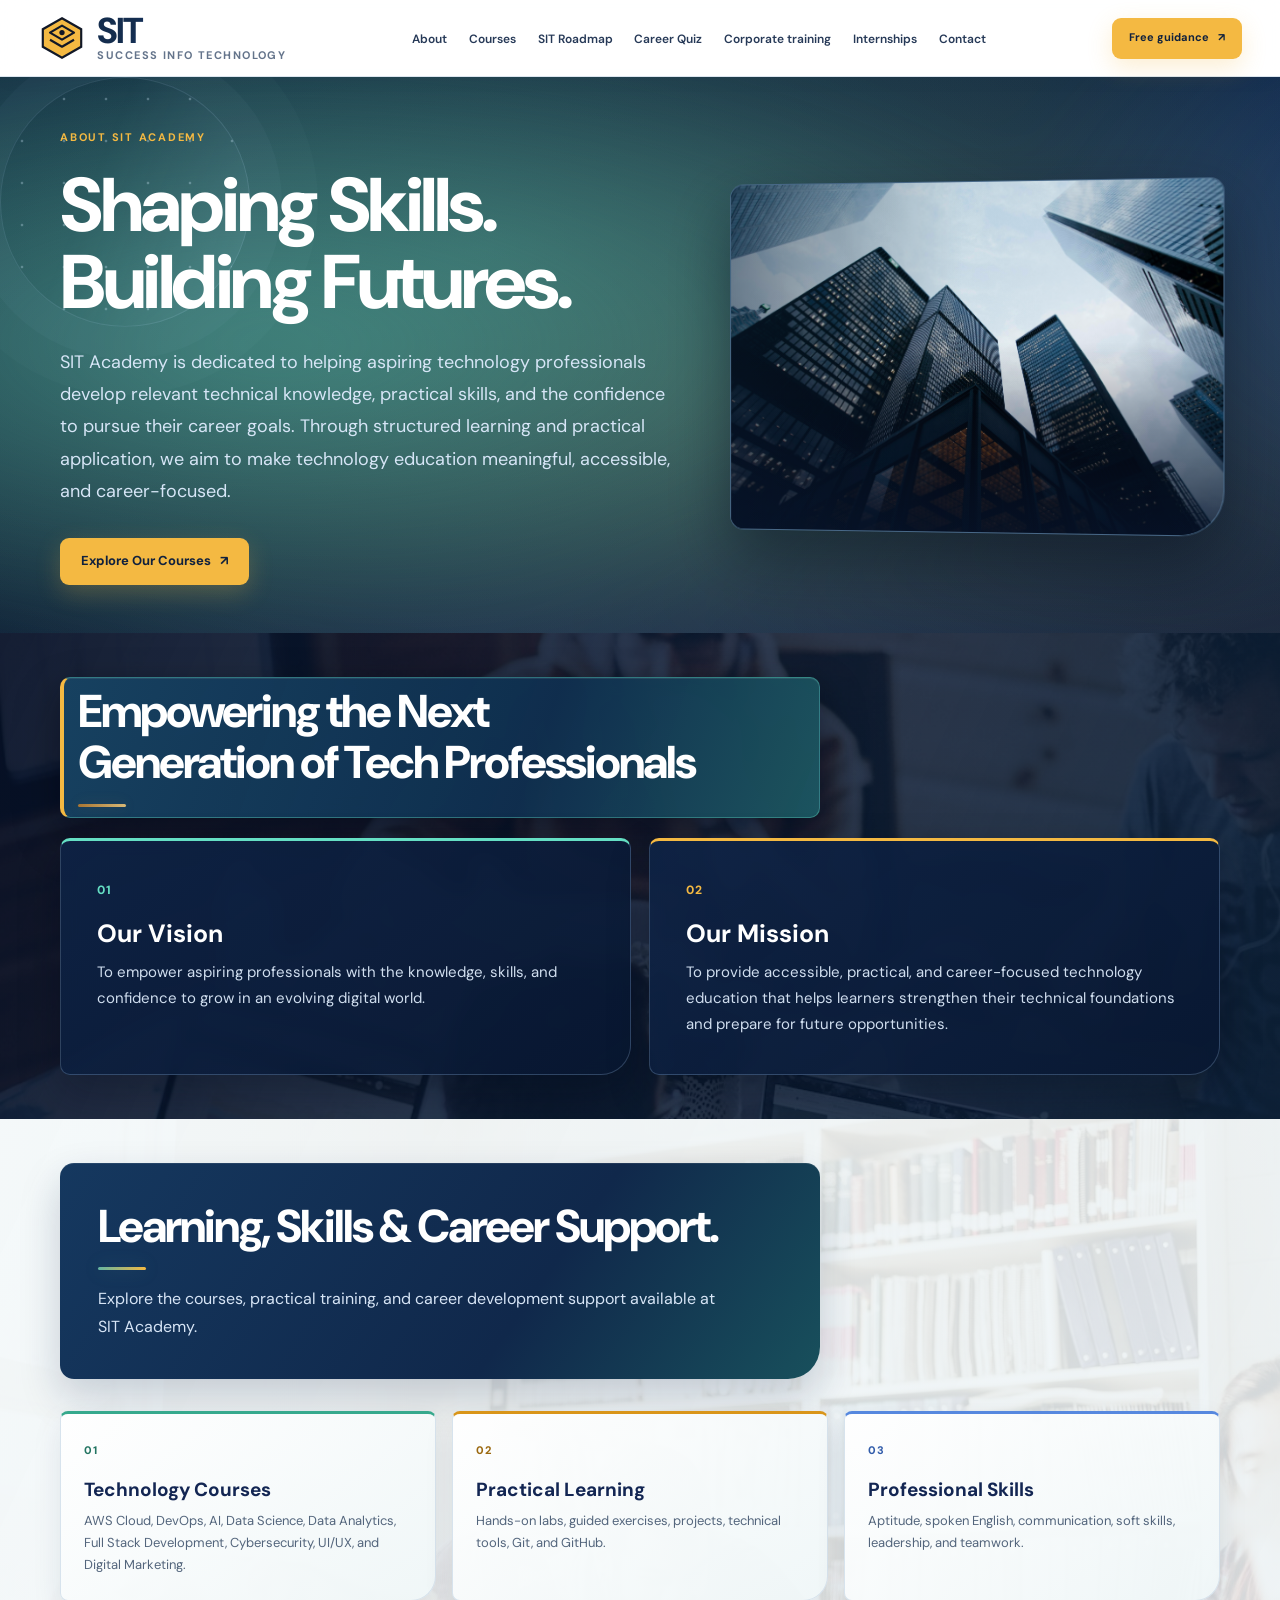
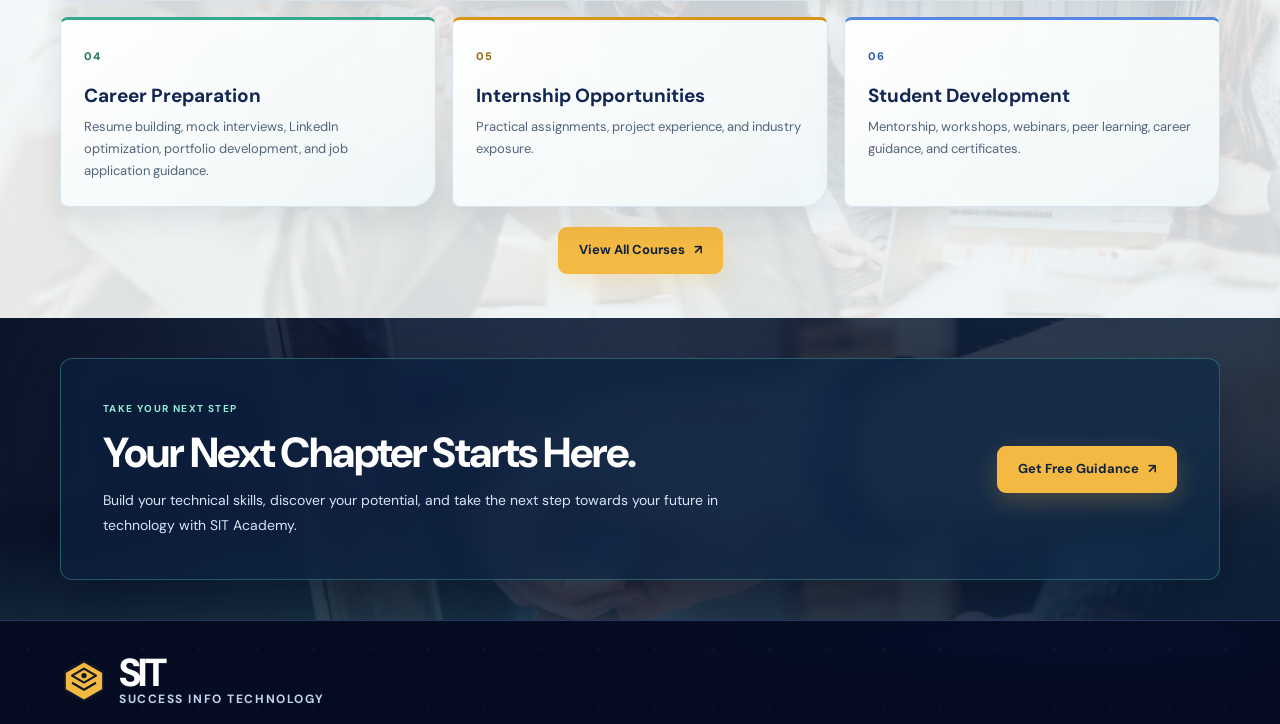
==== about.html @ fd3f7c96 "Update SIT Academy website content and design" ====
<!doctype html>
<html lang="en">
<head>
  <meta charset="utf-8">
  <meta name="viewport" content="width=device-width, initial-scale=1">
  <meta name="theme-color" content="#070f28">
  <meta name="description" content="Discover SIT Academy's vision, practical learning approach, technology courses, student support, and pathways for growing in a digital career.">
  <title>About SIT Academy | Success Info Technology</title>
  <link rel="preconnect" href="https://fonts.googleapis.com">
  <link rel="preconnect" href="https://fonts.gstatic.com" crossorigin>
  <link href="https://fonts.googleapis.com/css2?family=Bricolage+Grotesque:opsz,wght@12..96,500;12..96,600;12..96,700;12..96,800&family=DM+Sans:wght@400;500;600;700&display=swap" rel="stylesheet">
  <link rel="stylesheet" href="styles.css">
</head>
<body class="about-page">
  <header class="header">
    <div class="wrap nav-wrap">
      <a class="logo" href="index.html#home" aria-label="SIT home"><svg class="logo-mark" viewBox="0 0 40 40" aria-hidden="true"><path d="M20 3.5 36 12.7v14.6L20 36.5 4 27.3V12.7L20 3.5Z" fill="none" stroke="currentColor" stroke-width="1.8"/><path d="m10 15.5 10-5.8 10 5.8-10 5.8-10-5.8Zm0 6 10 5.8 10-5.8" fill="none" stroke="#ffc83d" stroke-width="1.8" stroke-linejoin="round"/><circle cx="20" cy="15.5" r="2.2" fill="#ffc83d"/></svg><span class="logo-badge">SIT</span><span class="logo-word">SUCCESS INFO TECHNOLOGY</span></a>
      <nav aria-label="Main navigation">
        <ul class="nav-links" id="aboutNavLinks">
          <li><a href="about.html" aria-current="page">About</a></li>
          <li><a href="index.html#courses">Courses</a></li>
          <li><a href="index.html#roadmap">SIT Roadmap</a></li>
          <li><a href="index.html#finder">Career Quiz</a></li>
          <li><a href="index.html#corporate-training">Corporate training</a></li>
          <li><a href="index.html#internships">Internships</a></li>
          <li><a href="index.html#heroEnquiryForm">Contact</a></li>
        </ul>
      </nav>
      <div class="nav-actions"><a class="btn btn-yellow" href="index.html#heroEnquiryForm">Free guidance <span aria-hidden="true">↗</span></a></div>
      <button class="menu-toggle" id="aboutMenuToggle" type="button" aria-label="Open navigation" aria-expanded="false" aria-controls="aboutNavLinks"><span></span><span></span><span></span></button>
    </div>
  </header>

  <main>
    <section class="about-hero" aria-labelledby="aboutTitle">
      <div class="wrap about-intro-inner">
        <div class="about-intro-content">
          <p class="eyebrow about-intro-eyebrow">About SIT Academy</p>
          <h1 id="aboutTitle">Shaping Skills. Building Futures.</h1>
          <p class="about-intro-copy">SIT Academy is dedicated to helping aspiring technology professionals develop relevant technical knowledge, practical skills, and the confidence to pursue their career goals. Through structured learning and practical application, we aim to make technology education meaningful, accessible, and career-focused.</p>
          <a class="btn btn-yellow" href="index.html#courses">Explore Our Courses <span aria-hidden="true">↗</span></a>
        </div>
        <figure class="about-intro-visual">
          <img src="images/corporate-skyscraper.jpg" alt="Modern glass corporate skyscraper viewed from below against the sky">
        </figure>
      </div>
    </section>

    <section class="section section-light about-section about-vision-section" aria-labelledby="aboutVisionTitle">
      <div class="wrap">
        <div class="section-head">
          <h2 id="aboutVisionTitle">Empowering the Next Generation of Tech Professionals</h2>
        </div>
        <div class="about-values-grid">
          <article class="about-value-card">
            <span class="about-card-number">01</span>
            <h3>Our Vision</h3>
            <p>To empower aspiring professionals with the knowledge, skills, and confidence to grow in an evolving digital world.</p>
          </article>
          <article class="about-value-card">
            <span class="about-card-number">02</span>
            <h3>Our Mission</h3>
            <p>To provide accessible, practical, and career-focused technology education that helps learners strengthen their technical foundations and prepare for future opportunities.</p>
          </article>
        </div>
      </div>
    </section>

    <section class="section section-light about-section about-courses-section" id="aboutCourses" aria-labelledby="aboutCoursesTitle">
      <div class="wrap">
        <div class="section-head">
          <h2 id="aboutCoursesTitle">Learning, Skills &amp; Career Support.</h2>
          <p>Explore the courses, practical training, and career development support available at SIT Academy.</p>
        </div>
        <div class="about-offering-grid">
          <article class="about-offering-card"><span>01</span><h3>Technology Courses</h3><p>AWS Cloud, DevOps, AI, Data Science, Data Analytics, Full Stack Development, Cybersecurity, UI/UX, and Digital Marketing.</p></article>
          <article class="about-offering-card"><span>02</span><h3>Practical Learning</h3><p>Hands-on labs, guided exercises, projects, technical tools, Git, and GitHub.</p></article>
          <article class="about-offering-card"><span>03</span><h3>Professional Skills</h3><p>Aptitude, spoken English, communication, soft skills, leadership, and teamwork.</p></article>
          <article class="about-offering-card"><span>04</span><h3>Career Preparation</h3><p>Resume building, mock interviews, LinkedIn optimization, portfolio development, and job application guidance.</p></article>
          <article class="about-offering-card"><span>05</span><h3>Internship Opportunities</h3><p>Practical assignments, project experience, and industry exposure.</p></article>
          <article class="about-offering-card"><span>06</span><h3>Student Development</h3><p>Mentorship, workshops, webinars, peer learning, career guidance, and certificates.</p></article>
        </div>
        <div class="about-course-action"><a class="btn btn-yellow" href="index.html#courses">View All Courses <span aria-hidden="true">↗</span></a></div>
      </div>
    </section>

    <section class="about-cta" aria-labelledby="aboutCtaTitle">
      <div class="wrap about-cta-inner">
        <div>
          <p class="eyebrow">Take your next step</p>
          <h2 id="aboutCtaTitle">Your Next Chapter Starts Here.</h2>
          <p>Build your technical skills, discover your potential, and take the next step towards your future in technology with SIT Academy.</p>
        </div>
        <a class="btn btn-yellow" href="index.html#heroEnquiryForm">Get Free Guidance <span aria-hidden="true">↗</span></a>
      </div>
    </section>
  </main>

  <footer class="footer">
    <div class="wrap about-footer">
      <a class="logo" href="index.html#home" aria-label="SIT home"><svg class="logo-mark" viewBox="0 0 40 40" aria-hidden="true"><path d="M20 3.5 36 12.7v14.6L20 36.5 4 27.3V12.7L20 3.5Z" fill="none" stroke="currentColor" stroke-width="1.8"/><path d="m10 15.5 10-5.8 10 5.8-10 5.8-10-5.8Zm0 6 10 5.8 10-5.8" fill="none" stroke="#ffc83d" stroke-width="1.8" stroke-linejoin="round"/><circle cx="20" cy="15.5" r="2.2" fill="#ffc83d"/></svg><span class="logo-badge">SIT</span><span class="logo-word">SUCCESS INFO TECHNOLOGY</span></a>
      <div class="about-footer-links"><a href="index.html#courses">Courses</a><a href="index.html#roadmap">SIT Roadmap</a><a href="index.html#finder">Career Quiz</a><a href="index.html#corporate-training">Corporate training</a><a href="index.html#internships">Internships</a><a href="index.html#heroEnquiryForm">Contact</a></div>
      <p>SIT Academy | Success Info Technology</p>
    </div>
  </footer>
  <script>
    const menuButton = document.querySelector('#aboutMenuToggle');
    const navigation = document.querySelector('#aboutNavLinks');
    menuButton.addEventListener('click', () => {
      const open = menuButton.getAttribute('aria-expanded') !== 'true';
      menuButton.setAttribute('aria-expanded', String(open));
      menuButton.setAttribute('aria-label', open ? 'Close navigation' : 'Open navigation');
      navigation.classList.toggle('open', open);
    });
    navigation.querySelectorAll('a').forEach(link => link.addEventListener('click', () => {
      navigation.classList.remove('open');
      menuButton.setAttribute('aria-expanded', 'false');
      menuButton.setAttribute('aria-label', 'Open navigation');
    }));
  </script>
  <script src="motion.js" defer></script>
</body>
</html>
---- styles.css ----
:root {
      color-scheme: light;
      --deep-navy: #0B1F3A;
      --midnight-blue: #142D4E;
      --primary-blue: #2563EB;
      --ice-blue: #BFE3FF;
      --pale-blue: #F0F7FF;
      --white: #FFFFFF;
      --navy-ink: #111827;
      --secondary-text: #64748B;
      --line: #E2E8F0;
      --night: #0B1F3A;
      --hero: #0B1F3A;
      --surface: #142D4E;
      --surface-2: #1D335C;
      --ink: #111827;
      --muted: #64748B;
      --ice: #BFE3FF;
      --yellow: #F4B942;
      --mint: #65dfc4;
      --light: #F0F7FF;
      --light-surface: #F7FBFF;
      --light-ink: #0B1F3A;
      --brand: #2563EB;
      --display: "Bricolage Grotesque", "Trebuchet MS", sans-serif;
      --body: "DM Sans", sans-serif;
      --wrap: 1160px;
      --radius: 12px;
      --shadow: 0 22px 72px rgba(11, 31, 58, 0.18);
    }
    *, *::before, *::after { box-sizing: border-box; }
    html { scroll-behavior: smooth; scroll-padding-top: 92px; }
    body { margin: 0; background: var(--pale-blue); color: var(--navy-ink); font: 15px/1.6 var(--body); }
    body, button, input, select { font-family: var(--body); }
    button, a, input, select { -webkit-tap-highlight-color: transparent; }
    button { color: inherit; }
    a { color: inherit; text-decoration: none; }
    img, svg { display: block; max-width: 100%; }
    :focus-visible { outline: 3px solid var(--yellow); outline-offset: 3px; }
    .wrap { width: min(var(--wrap), calc(100% - 48px)); margin-inline: auto; }
    .section { padding: 100px 0; position: relative; isolation: isolate; }
    .motion-ready .motion-item { opacity: 0; translate: 0 22px; scale: .985; transition: opacity .65s ease, translate .65s cubic-bezier(.2,.7,.2,1), scale .65s cubic-bezier(.2,.7,.2,1); transition-delay: var(--motion-delay, 0ms); }
    .motion-ready .motion-item.is-visible { opacity: 1; translate: 0 0; scale: 1; }
    .motion-ready .motion-item.is-visible:hover { transition-delay: 0ms; }
    .section-dark { background: var(--night); }
    .section-light { background: var(--light); color: var(--light-ink); }
    .section:not(#courses):not(.about-learning)::before { position: absolute; z-index: -1; inset: 0; content: ""; opacity: .8; background: radial-gradient(ellipse at 14% 25%, rgba(191, 227, 255, 0.9) 0, transparent 30%), radial-gradient(ellipse at 82% 22%, rgba(37, 99, 235, 0.18) 0, transparent 28%), radial-gradient(ellipse at 72% 88%, rgba(244, 185, 66, 0.2) 0, transparent 26%), radial-gradient(ellipse at 35% 78%, rgba(20, 45, 78, 0.1) 0, transparent 24%); background-size: 160% 160%; filter: blur(18px); animation: page-color-drift 13s ease-in-out infinite alternate, page-color-shift 27s linear infinite; pointer-events: none; }
    .section-light:not(#courses):not(.about-learning)::before { opacity: .62; background: radial-gradient(ellipse at 14% 25%, rgba(37, 99, 235, 0.12) 0, transparent 34%), radial-gradient(ellipse at 82% 22%, rgba(90, 200, 255, 0.18) 0, transparent 30%), radial-gradient(ellipse at 72% 88%, rgba(244, 185, 66, 0.15) 0, transparent 28%), radial-gradient(ellipse at 35% 78%, rgba(20, 45, 78, 0.08) 0, transparent 24%); }
    .section:not(#courses)::after { position: absolute; z-index: -1; inset: 0; content: ""; opacity: .22; background-image: radial-gradient(circle, rgba(255,255,255,0.9) 0 1px, transparent 1.7px), linear-gradient(115deg, transparent 30%, rgba(255,255,255,0.1) 49%, transparent 68%); background-size: 57px 57px, 220% 100%; mask-image: linear-gradient(135deg, transparent 3%, #000 43%, transparent 94%); animation: page-particle-drift 19s linear infinite, page-sheen-drift 12s ease-in-out infinite alternate; pointer-events: none; }
    .section-light:not(#courses)::after { opacity: .18; background-image: radial-gradient(circle, rgba(11,31,58,0.12) 0 1px, transparent 1.8px), linear-gradient(115deg, transparent 30%, rgba(255,255,255,0.7) 49%, transparent 68%); }
    @keyframes page-color-drift { 0% { background-position: 0% 12%; } 50% { background-position: 100% 78%; } 100% { background-position: 18% 100%; } }
    @keyframes page-color-shift { to { filter: blur(20px) hue-rotate(38deg); } }
    @keyframes page-particle-drift { to { background-position: 114px 114px, 0 0; } }
    @keyframes page-sheen-drift { to { background-position: 0 0, -110% 0; } }
    .eyebrow { margin: 0 0 12px; color: var(--ice); font-size: 11px; font-weight: 700; letter-spacing: .17em; text-transform: uppercase; }
    .section-light .eyebrow { color: #3151a0; }
    .section-head { position: relative; max-width: 720px; margin-bottom: 42px; padding: clamp(22px, 3vw, 34px); overflow: hidden; background: linear-gradient(135deg, rgba(255,255,255,0.96), rgba(240,247,255,0.96)); border: 1px solid rgba(37, 99, 235, 0.12); border-radius: 16px; box-shadow: 0 18px 48px rgba(11, 31, 58, 0.08); }
    .section-head::before { position: absolute; top: 0; bottom: 0; left: 0; width: 4px; content: ""; background: linear-gradient(180deg, var(--primary-blue), var(--ice-blue)); }
    .section-head::after { position: absolute; top: -95px; right: -75px; width: 230px; aspect-ratio: 1; content: ""; border-radius: 50%; background: radial-gradient(circle, rgba(191, 227, 255, 0.8), transparent 70%); pointer-events: none; }
    .section-head > * { position: relative; z-index: 1; }
    .section-head h2 { margin: 0; color: var(--deep-navy); font: 700 clamp(26px, 3.2vw, 40px)/1.08 var(--display); letter-spacing: 0; text-wrap: balance; }
    .section-head h2::after { content: ""; display: block; width: 54px; height: 4px; margin-top: 16px; border-radius: 2px; background: linear-gradient(90deg, var(--primary-blue), var(--ice-blue)); box-shadow: 0 0 18px rgba(37,99,235,0.25); }
    .section-head .eyebrow { display: table; margin: 0 0 15px; padding: 6px 10px; color: var(--primary-blue); background: rgba(191, 227, 255, 0.5); border: 1px solid rgba(37,99,235,.12); border-radius: 999px; font-size: 10px; letter-spacing: .14em; }
    .section-head p:last-child { max-width: 580px; margin: 15px 0 0; color: var(--secondary-text); }
    .section-light .section-head { background: linear-gradient(135deg, #ffffff, #f4f8ff); border-color: rgba(37, 99, 235, 0.1); box-shadow: 0 18px 44px rgba(11, 31, 58, 0.08); }
    .section-light .section-head .eyebrow { color: #3151a0; background: #eaf1ff; border-color: #dbe7fa; }
    .section-light .section-head p:last-child { color: #5d6c89; }
    #courses .section-head p:last-child { font-size: 17px; line-height: 1.65; }
    .btn { display: inline-flex; align-items: center; justify-content: center; gap: 9px; min-height: 48px; padding: 0 19px; border: 1px solid transparent; border-radius: 7px; font-size: 13px; font-weight: 700; cursor: pointer; transition: transform .2s, background .2s, border-color .2s, color .2s; }
    .btn:hover { transform: translateY(-2px); }
    .btn-yellow { background: var(--primary-blue); color: white; box-shadow: 0 8px 28px rgba(37,99,235,0.25); }
    .btn-yellow:hover { background: #1d4ed8; }
    .btn-line { border-color: rgba(37,99,235,0.25); background: rgba(255,255,255,0.75); color: var(--deep-navy); }
    .btn-line:hover { border-color: var(--primary-blue); background: rgba(191,227,255,0.4); }
    .btn-dark { background: var(--deep-navy); color: white; }
    .text-link { display: inline-flex; align-items: center; gap: 7px; color: var(--primary-blue); font-size: 13px; font-weight: 700; }
    .text-link:hover { color: #1d4ed8; }
    .top-progress { position: fixed; inset: 0 auto auto 0; z-index: 120; width: 0; height: 3px; background: var(--primary-blue); box-shadow: 0 0 12px rgba(37,99,235,0.55); }
    .announcement { min-height: 39px; display: flex; align-items: center; justify-content: center; gap: 12px; padding: 6px 18px; background: #0d1a3d; border-bottom: 1px solid var(--line); color: #c7d9f6; font-size: 11px; text-align: center; }
    .announcement strong { color: var(--ice-blue); font-variant-numeric: tabular-nums; letter-spacing: .04em; }
    .announcement a { margin-left: 5px; color: var(--ice-blue); font-weight: 700; white-space: nowrap; }
    .header { position: sticky; top: 0; z-index: 80; background: rgba(255,255,255,0.9); border-bottom: 1px solid rgba(11,31,58,0.08); backdrop-filter: blur(18px); }
    .nav-wrap { width: 100%; max-width: none; height: 74px; display: flex; align-items: center; gap: 28px; margin-inline: auto; padding-inline: clamp(20px, 3vw, 48px); }
    .nav-wrap > nav { flex: 1; min-width: 0; display: flex; justify-content: center; }
    .logo { display: inline-grid; grid-template-columns: 48px auto; grid-template-rows: auto auto; align-items: center; column-gap: 11px; row-gap: 2px; flex: 0 0 auto; }
    .logo-mark { grid-row: 1 / 3; width: 48px; height: 48px; flex: 0 0 auto; color: var(--primary-blue); transition: transform .25s; }
    .logo:hover .logo-mark { transform: translateY(-2px); }
    .logo-badge { align-self: end; background: linear-gradient(105deg, #f5f9ff 8%, var(--ice) 58%, var(--yellow)); background-clip: text; color: transparent; font: 800 36px/.9 var(--display); letter-spacing: -.065em; }
    .logo-word { align-self: start; color: #d6e5ff; font: 700 11px/1.1 var(--body); letter-spacing: .13em; }
    .nav-links { display: flex; align-items: center; justify-content: center; gap: 21px; margin: 0 auto; padding: 0; list-style: none; }
    .nav-links a { color: var(--deep-navy); font-size: 12px; font-weight: 600; transition: color .2s; }
    .nav-links a:hover { color: var(--primary-blue); }
    .nav-courses { position: relative; }
    .nav-internships { position: relative; }
    .nav-course-toggle { display: inline-flex; align-items: center; padding: 8px 0; color: var(--deep-navy); background: transparent; border: 0; cursor: pointer; font: 600 12px var(--body); }
    .nav-course-toggle:hover, .nav-course-toggle[aria-expanded="true"] { color: var(--primary-blue); }
    .course-menu { position: absolute; z-index: 90; top: calc(100% + 18px); left: -18px; display: grid; grid-template-columns: repeat(2, minmax(0, 1fr)); gap: 5px; width: min(620px, 85vw); max-height: min(68vh, 560px); overflow: auto; padding: 12px; background: rgba(255,255,255,0.96); border: 1px solid rgba(37,99,235,0.15); border-radius: 9px; box-shadow: 0 20px 55px rgba(11,31,58,0.15); }
    .course-menu[hidden] { display: none; }
    .course-menu-item { display: block; width: 100%; padding: 12px; color: var(--deep-navy); text-align: left; background: #f8fbff; border: 1px solid rgba(11,31,58,0.08); border-radius: 6px; cursor: pointer; transition: background .2s, border-color .2s, transform .2s; }
    .course-menu-item:hover { background: #edf5ff; border-color: rgba(37,99,235,0.2); transform: translateY(-1px); }
    .course-menu-item strong { display: block; margin-bottom: 4px; color: var(--deep-navy); font: 700 13px/1.25 var(--display); }
    .course-menu-item small { display: block; margin-bottom: 6px; color: var(--primary-blue); font-size: 9px; font-weight: 700; }
    .course-menu-item span { display: -webkit-box; overflow: hidden; color: var(--secondary-text); font-size: 10px; line-height: 1.5; -webkit-box-orient: vertical; -webkit-line-clamp: 2; }
    .internship-nav-menu { position: absolute; z-index: 90; top: calc(100% + 18px); left: -18px; display: grid; grid-template-columns: repeat(2, minmax(0, 1fr)); gap: 4px; width: min(430px, 80vw); padding: 10px; background: rgba(255,255,255,0.96); border: 1px solid rgba(37,99,235,0.15); border-radius: 9px; box-shadow: 0 20px 55px rgba(11,31,58,0.15); }
    .internship-nav-menu[hidden] { display: none; }
    .internship-nav-menu a { padding: 10px 11px; color: var(--deep-navy); background: #f8fbff; border: 1px solid rgba(11,31,58,0.08); border-radius: 6px; font-size: 11px; transition: background .2s, border-color .2s; }
    .internship-nav-menu a:hover { color: var(--primary-blue); background: #edf5ff; border-color: rgba(37,99,235,0.2); }
    .nav-actions { display: flex; align-items: center; gap: 9px; }
    .search-trigger { display: inline-flex; align-items: center; gap: 9px; min-height: 36px; padding: 0 9px; color: var(--deep-navy); background: rgba(191,227,255,0.2); border: 1px solid rgba(37,99,235,0.18); border-radius: 5px; cursor: pointer; font-size: 11px; }
    .search-trigger kbd { padding: 2px 5px; border: 1px solid rgba(37,99,235,0.2); border-radius: 3px; color: var(--secondary-text); font: 10px var(--body); }
    .nav-actions .btn { min-height: 38px; padding-inline: 13px; font-size: 11px; }
    .menu-toggle { display: none; width: 40px; height: 40px; padding: 9px; background: transparent; border: 1px solid var(--line); border-radius: 6px; cursor: pointer; }
    .menu-toggle span { display: block; height: 2px; margin: 4px 0; background: var(--deep-navy); }

    /* Hero */
    .hero { position: relative; overflow: hidden; min-height: 650px; padding: 76px 0 88px; background: linear-gradient(115deg, #0B1F3A 0%, #142D4E 42%, #0B1F3A 100%); isolation: isolate; }
    .hero::before { position: absolute; z-index: -1; inset: -25%; content: ""; opacity: .8; background: radial-gradient(ellipse at 26% 35%, rgba(191,227,255,0.2) 0, transparent 26%), radial-gradient(ellipse at 68% 28%, rgba(37,99,235,0.25) 0, transparent 23%), radial-gradient(ellipse at 82% 80%, rgba(191,227,255,0.14) 0, transparent 25%), radial-gradient(ellipse at 40% 85%, rgba(255,255,255,0.06) 0, transparent 24%); filter: blur(18px); animation: hero-aurora-drift 22s ease-in-out infinite alternate; pointer-events: none; }
    .hero::after { position: absolute; z-index: -1; top: 8%; right: -110px; width: min(56vw, 760px); aspect-ratio: 1; content: ""; border: 1px solid rgba(191,227,255,0.15); border-radius: 50%; box-shadow: 0 0 0 44px rgba(37,99,235,0.06), 0 0 0 110px rgba(191,227,255,0.05), inset 0 0 90px rgba(191,227,255,0.08); animation: hero-orbit-drift 34s linear infinite; pointer-events: none; }
    @keyframes hero-aurora-drift { 0% { transform: translate3d(-9%, 4%, 0) rotate(-6deg) scale(.96); } 50% { transform: translate3d(8%, -6%, 0) rotate(3deg) scale(1.1); } 100% { transform: translate3d(-5%, 8%, 0) rotate(8deg) scale(1.04); } }
    @keyframes hero-orbit-drift { to { transform: rotate(360deg); } }
    .hero .wrap { width: min(100% - clamp(48px, 8vw, 136px), 1760px); }
    #network { position: absolute; inset: 0; z-index: -2; width: 100%; height: 100%; opacity: .8; }
    .hero-grid { position: absolute; inset: 0; z-index: -1; opacity: .2; background-image: linear-gradient(rgba(191,227,255,0.12) 1px, transparent 1px), linear-gradient(90deg, rgba(191,227,255,0.12) 1px, transparent 1px); background-size: 56px 56px; mask-image: linear-gradient(to bottom, black, transparent 90%); }
    .glow { position: absolute; z-index: -1; width: 320px; aspect-ratio: 1; border-radius: 50%; filter: blur(90px); opacity: .15; animation: drift 13s ease-in-out infinite alternate; pointer-events: none; }
    .glow.one { background: rgba(37,99,235,0.7); top: -140px; left: 25%; opacity: .25; }
    .glow.two { background: rgba(191,227,255,0.7); right: 12%; bottom: -230px; opacity: .18; animation-delay: -7s; }
    @keyframes drift { to { transform: translate(120px, 72px) scale(1.3); } }
    .hero-layout { display: grid; grid-template-columns: 1.03fr .97fr; align-items: center; gap: clamp(35px, 6vw, 80px); }
    .hero-copy { position: relative; z-index: 1; }
    .hero-kicker { display: inline-flex; align-items: center; gap: 9px; margin-bottom: 20px; color: #BFE3FF; font-size: 12px; font-weight: 700; letter-spacing: .15em; text-transform: uppercase; }
    .live-dot { width: 7px; height: 7px; border-radius: 50%; background: var(--ice-blue); box-shadow: 0 0 10px rgba(191,227,255,0.85); }
    .hero h1 { max-width: 800px; margin: 0; color: white; font: 700 clamp(38px, 5.12vw, 66px)/.99 var(--display); letter-spacing: 0; text-wrap: balance; }
    .hero h1 .role-line { display: block; min-height: 1.06em; margin-top: 7px; color: var(--ice-blue); }
    .type-cursor { display: inline-block; width: 3px; height: .77em; margin-left: 3px; vertical-align: -.04em; background: var(--ice-blue); animation: blink .8s steps(2, start) infinite; }
    @keyframes blink { to { visibility: hidden; } }
    .hero-copy > p { max-width: 590px; margin: 23px 0 27px; color: rgba(255,255,255,0.78); font-size: 16px; }
    .hero-buttons { display: flex; flex-wrap: wrap; gap: 11px; }
    .stats-row { display: grid; gap: 9px; max-width: 650px; margin-top: 30px; }
    .stat-pill { display: grid; grid-template-columns: 68px minmax(0, 1fr); align-items: start; gap: 13px; padding: 13px 15px; background: rgba(255,255,255,0.08); border: 1px solid rgba(191,227,255,0.22); border-left: 3px solid var(--primary-blue); border-radius: 9px; box-shadow: 0 9px 24px rgba(11,31,58,0.16); transition: border-color .2s, background .2s, transform .2s, box-shadow .2s; }
    .stat-pill:hover { transform: translateX(3px); background: rgba(255,255,255,0.12); box-shadow: 0 12px 28px rgba(11,31,58,0.22); }
    .stat-pill:nth-child(2) { border-left-color: #8ec8ff; }
    .stat-pill:nth-child(2) > strong { color: #dff1ff; }
    .stat-pill > strong { color: #ffffff; font: 700 23px/1.1 var(--display); }
    .stat-pill:nth-child(3) { border-left-color: #7ae0c7; }
    .stat-pill:nth-child(3) > strong { color: #d8fff6; }
    .stat-copy h2 { margin: 0 0 3px; color: #eaf6ff; font: 700 12px/1.3 var(--display); }
    .stat-copy p { margin: 0; color: rgba(255,255,255,0.74); font-size: 11px; line-height: 1.5; }
    .form-stage { position: relative; padding: 20px 25px 22px; }
    .enquiry-card { position: relative; z-index: 2; max-width: 410px; margin-left: auto; padding: 26px; color: var(--light-ink); background: var(--light-surface); border: 1px solid #ffffffbd; border-radius: 10px; box-shadow: 0 25px 70px #02081866; }
    .enquiry-card::before { position: absolute; top: 0; right: 25px; left: 25px; height: 3px; content: ""; background: linear-gradient(90deg, var(--yellow), var(--mint)); border-radius: 0 0 4px 4px; }
    .enquiry-card h2 { margin: 0; font: 700 24px/1.15 var(--display); }
    .enquiry-card > p { margin: 8px 0 20px; color: #5e6e8e; font-size: 12px; }
    .field { display: grid; gap: 6px; margin: 12px 0; }
    .field label { color: #253a6b; font-size: 11px; font-weight: 700; }
    .field input, .field select { width: 100%; min-height: 44px; padding: 0 12px; color: #122044; background: white; border: 1px solid #d0dced; border-radius: 5px; font-size: 13px; }
    .field input::placeholder { color: #8d9ab0; }
    .enquiry-card .btn { width: 100%; margin-top: 4px; }
    .form-note { min-height: 19px; margin: 9px 0 0; color: #34528c; font-size: 11px; }
    .tech-strip { position: relative; isolation: isolate; overflow: hidden; padding: 18px 0; background: linear-gradient(105deg, #f3f8f5, #edf4f8 48%, #fbf7ec); border-block: 1px solid #d8e6df; }
    .tech-strip::before { position: absolute; z-index: -1; inset: 0; content: ""; opacity: .65; background: radial-gradient(ellipse at 20% 50%, #66c5a71c, transparent 38%), radial-gradient(ellipse at 80% 50%, #e7ad411c, transparent 38%); background-size: 150% 100%; animation: tech-strip-glow 16s ease-in-out infinite alternate; pointer-events: none; }
    .tech-track { position: relative; display: flex; width: max-content; gap: 54px; align-items: center; animation: marquee 32s linear infinite; }
    .tech-strip:hover .tech-track { animation-play-state: paused; }
    .tech-word { color: #536b68; font: 700 12px var(--display); letter-spacing: .08em; white-space: nowrap; }
    .tech-word:nth-child(3n) { color: #2e7163; }
    .tech-word i { display: inline-block; width: 5px; height: 5px; margin: 0 0 2px 47px; border-radius: 50%; background: #c08a20; }
    @keyframes tech-strip-glow { to { background-position: 100% 50%; } }
    @keyframes marquee { to { transform: translateX(-50%); } }

    /* Courses */
    #courses { isolation: isolate; overflow: hidden; color: #e8f2ff; background: radial-gradient(ellipse at 84% 8%, #65dfc426 0, transparent 28%), radial-gradient(ellipse at 5% 10%, #456fe933 0, transparent 33%), radial-gradient(ellipse at 96% 72%, #ffc83d17 0, transparent 32%), linear-gradient(135deg, #08142b 0%, #0d2040 55%, #12344b 100%); }
    #courses::after { position: absolute; z-index: -1; inset: -30%; content: ""; opacity: .55; background: radial-gradient(ellipse at 25% 35%, #6864db22 0, transparent 24%), radial-gradient(ellipse at 76% 65%, #43c4ad20 0, transparent 25%), radial-gradient(ellipse at 53% 10%, #efbd5720 0, transparent 20%); filter: blur(26px); animation: course-atmosphere 28s ease-in-out infinite alternate; pointer-events: none; }
    @keyframes course-atmosphere { 0% { transform: translate(-3%, 2%) rotate(-3deg) scale(.96); } 100% { transform: translate(3%, -2%) rotate(4deg) scale(1.06); } }
    #courses::before { position: absolute; z-index: -1; inset: 0; content: ""; opacity: .35; pointer-events: none; background-image: linear-gradient(#a7d4ff0a 1px, transparent 1px), linear-gradient(90deg, #a7d4ff0a 1px, transparent 1px); background-size: 44px 44px; mask-image: linear-gradient(135deg, transparent 5%, #000 50%, transparent 95%); }
    #courses .section-head { max-width: 800px; margin-inline: auto; text-align: center; color: #f3f7ff; background: linear-gradient(125deg, #10244a, #153862 55%, #17526a); border-color: #65dfc43b; box-shadow: 0 20px 48px #020a1b50; }
    #courses .section-head::before { width: 5px; background: linear-gradient(180deg, var(--yellow), var(--mint)); }
    #courses .section-head::after { background: radial-gradient(circle, #65dfc42b, transparent 70%); }
    #courses .section-head .eyebrow { color: #dff8f0; background: #65dfc41b; border-color: #65dfc43b; }
    #courses .section-head h2 { color: #fff; }
    #courses .section-head h2 span { background: linear-gradient(100deg, var(--mint), #ffe18b 85%); background-clip: text; color: transparent; -webkit-background-clip: text; text-shadow: 0 0 28px #65dfc422; }
    #courses .section-head h2::after { margin-inline: auto; background: linear-gradient(90deg, var(--mint), var(--yellow)); box-shadow: 0 0 18px #65dfc444; }
    #courses .section-head p:last-child { margin-inline: auto; color: #c4d7ee; }
    .course-tools { display: grid; gap: 15px; margin: -8px 0 25px; }
    .course-tools .filters { align-items: center; gap: 8px; }
    .course-control-row { display: flex; align-items: center; gap: 9px; }
    .course-result-count { flex: 1; margin: 0; color: #d2e1f5; font-size: 11px; font-weight: 600; }
    .course-sort, .course-search { min-height: 42px; color: #e8f3ff; background-color: #10244b; border: 1px solid #37557f; border-radius: 8px; font: 500 11px var(--body); box-shadow: 0 7px 20px #020a1b30; }
    .course-sort { min-width: 142px; padding: 0 29px 0 12px; cursor: pointer; }
    .course-sort option { color: #10213d; background: #f7fbff; }
    .course-search { width: min(310px, 100%); padding: 0 13px 0 38px; background-color: #f8fbff; border-color: #b9cde7; color: #12284b; font-size: 12px; background-image: url("data:image/svg+xml,%3Csvg xmlns='http://www.w3.org/2000/svg' width='18' height='18' fill='none' stroke='%233d6090' stroke-width='1.8' viewBox='0 0 24 24'%3E%3Ccircle cx='11' cy='11' r='7'/%3E%3Cpath d='m16 16 4 4'/%3E%3C/svg%3E"); background-repeat: no-repeat; background-position: 12px center; }
    .course-search::placeholder { color: #71829b; }
    .course-sort:focus-visible, .course-search:focus-visible { outline-color: var(--mint); border-color: var(--mint); }
    .filters { display: flex; flex-wrap: wrap; gap: 6px; }
    #courses .filter-btn { min-height: 39px; padding: 0 15px; color: #183c68; background: #dceeff; border: 1px solid #b4d4f5; border-radius: 999px; font-weight: 700; box-shadow: 0 4px 12px #020a1b18; }
    #courses .filter-btn:nth-child(1) { --filter-accent: #65dfc4; --filter-tint: #d9f8ef; --filter-ink: #126c61; }
    #courses .filter-btn:nth-child(2) { --filter-accent: #b28cf1; --filter-tint: #f0e8ff; --filter-ink: #6943a6; }
    #courses .filter-btn:nth-child(3) { --filter-accent: #65b5ef; --filter-tint: #e1f2ff; --filter-ink: #246498; }
    #courses .filter-btn:nth-child(4) { --filter-accent: #68c9b4; --filter-tint: #ddf6ed; --filter-ink: #277c6a; }
    #courses .filter-btn:nth-child(5) { --filter-accent: #ef9abc; --filter-tint: #ffe8f0; --filter-ink: #a04d70; }
    #courses .filter-btn:nth-child(6) { --filter-accent: #f1b95d; --filter-tint: #fff1d8; --filter-ink: #916017; }
    #courses .filter-btn:not(.active) { color: var(--filter-ink, #183c68); background: var(--filter-tint, #dceeff); border-color: color-mix(in srgb, var(--filter-accent, #b4d4f5) 45%, white); }
    #courses .filter-btn:not(.active):hover { color: #10213d; background: color-mix(in srgb, var(--filter-accent) 38%, white); border-color: var(--filter-accent); }
    #courses .filter-btn:hover { color: #fff; border-color: #91c2ed; background: #24578d; transform: translateY(-1px); }
    #courses .filter-btn.active { color: #fff; border-color: var(--filter-accent, #65dfc4); background: linear-gradient(120deg, color-mix(in srgb, var(--filter-ink, #174c72) 88%, #10244b), var(--filter-ink, #217e8b)); box-shadow: 0 5px 16px #020a1b66, 0 0 0 2px color-mix(in srgb, var(--filter-accent, #65dfc4) 24%, transparent); }
    .course-grid { display: grid; grid-template-columns: repeat(3, 1fr); gap: 21px; }
    .course-card { --course-accent: #65a8e5; position: relative; overflow: hidden; background: linear-gradient(180deg, #fbfdff, #e8f2ff); border: 1px solid #85acd355; border-radius: 15px; box-shadow: 0 16px 38px #020a1b48; transform-style: preserve-3d; transition: border-color .25s, box-shadow .3s, transform .2s ease-out; cursor: pointer; }
    .course-card:nth-child(5n + 2) { --course-accent: #8965d7; }
    .course-card:nth-child(5n + 3) { --course-accent: #1598a3; }
    .course-card:nth-child(5n + 4) { --course-accent: #c17b22; }
    .course-card:nth-child(5n) { --course-accent: #c35b85; }
    .course-card:hover, .course-card:focus-visible { border-color: var(--course-accent); box-shadow: 0 22px 46px #020a1b75, 0 0 0 2px color-mix(in srgb, var(--course-accent) 32%, transparent); }
    .course-art { position: relative; isolation: isolate; overflow: hidden; height: 190px; background: radial-gradient(ellipse at 50% 100%, #2262a8 0, transparent 66%), linear-gradient(135deg, #061631, #0e2d5c 55%, #123d70); }
    .course-art[data-art="pie"], .course-art[data-art="neural"] { background: radial-gradient(ellipse at 50% 100%, #3159a5 0, transparent 66%), linear-gradient(135deg, #091837, #142d62); }
    .course-art[data-art="browser"], .course-art[data-art="wireframe"] { background: radial-gradient(ellipse at 50% 100%, #1f739a 0, transparent 66%), linear-gradient(135deg, #061b36, #0d3a64); }
    .course-art[data-art="cloud"], .course-art[data-art="infinity"] { background: radial-gradient(ellipse at 50% 100%, #2765a5 0, transparent 66%), linear-gradient(135deg, #081931, #12345d); }
    .course-art[data-art="shield"] { background: radial-gradient(ellipse at 50% 100%, #3159a5 0, transparent 66%), linear-gradient(135deg, #09172e, #152d56); }
    .course-art[data-course-art="data-science"] { background: radial-gradient(ellipse at 75% 14%, #65dfc444, transparent 38%), linear-gradient(135deg, #09233d, #125477 58%, #173565); }
    .course-art[data-course-art="data-analytics"] { background: radial-gradient(ellipse at 22% 16%, #ffc83d35, transparent 38%), linear-gradient(135deg, #112549, #285787 58%, #236f86); }
    .course-art[data-course-art="generative-ai"] { background: radial-gradient(ellipse at 78% 28%, #c796ff55, transparent 40%), linear-gradient(135deg, #171b45, #4c3981 62%, #27638a); }
    .course-art[data-course-art="full-stack"] { background: radial-gradient(ellipse at 25% 15%, #65dfc433, transparent 38%), linear-gradient(135deg, #09233d, #125477 58%, #1d3c72); }
    .course-art[data-course-art="cloud-aws"] { background: radial-gradient(ellipse at 75% 22%, #ffc83d30, transparent 38%), linear-gradient(135deg, #10264b, #255a91 58%, #18808b); }
    .course-art[data-course-art="devops"] { background: radial-gradient(ellipse at 24% 22%, #65dfc440, transparent 38%), linear-gradient(135deg, #102740, #176b70 58%, #294c81); }
    .course-art[data-course-art="cyber-security"] { background: radial-gradient(ellipse at 72% 18%, #60a5fa45, transparent 38%), linear-gradient(135deg, #0b1f3a, #1e4e82 58%, #173765); }
    .course-art[data-course-art="ui-ux"] { background: radial-gradient(ellipse at 75% 20%, #ffc83d35, transparent 38%), linear-gradient(135deg, #25305d, #665092 58%, #a6537b); }
    .course-art[data-course-art="digital-marketing"] { background: radial-gradient(ellipse at 24% 18%, #ffc83d38, transparent 38%), linear-gradient(135deg, #152747, #345d94 58%, #9a526e); }
    .course-art::before { position: absolute; z-index: -1; inset: 0; content: ""; opacity: .62; background: radial-gradient(circle at 18% 20%, #c9e7ff 0 1px, transparent 1.6px), radial-gradient(circle at 80% 72%, #83caff 0 1px, transparent 1.6px), linear-gradient(120deg, transparent 35%, #ffffff16 50%, transparent 65%); background-size: 36px 36px, 48px 48px, 220% 100%; animation: course-art-shimmer 12s linear infinite; }
    .course-art::after { position: absolute; z-index: 2; top: -40%; left: -70%; width: 35%; height: 180%; content: ""; transform: rotate(24deg); background: #b9e1ff20; transition: left .55s ease; pointer-events: none; }
    .course-card:hover .course-art::after { left: 140%; }
    .course-art svg { position: relative; z-index: 1; width: 100%; height: 100%; filter: drop-shadow(0 8px 12px #244c7819); }
    .course-art svg > g { transform-box: fill-box; transform-origin: center; animation: course-art-float 6s ease-in-out infinite; }
    .course-art svg circle { transform-box: fill-box; transform-origin: center; animation: course-art-pulse 3.8s ease-in-out infinite alternate; }
    .course-art svg circle:nth-of-type(2n) { animation-delay: -1.3s; }
    .course-art svg circle:nth-of-type(3n) { animation-delay: -2.1s; }
    .course-card:hover .course-art svg > g { animation-duration: 3.2s; }
    .course-card:hover .course-art svg circle { animation-duration: 1.9s; }
    @keyframes course-art-float { 0%, 100% { transform: translateY(0) rotate(0); } 50% { transform: translateY(-7px) rotate(.8deg); } }
    @keyframes course-art-pulse { from { transform: scale(.94); opacity: .82; } to { transform: scale(1.08); opacity: 1; } }
    @keyframes course-art-shimmer { to { background-position: 36px 36px, -48px 48px, -220% 0; } }
    .course-art-tags { position: absolute; z-index: 3; right: 12px; bottom: 11px; left: 12px; display: flex; justify-content: flex-end; flex-wrap: wrap; gap: 6px; pointer-events: none; }
    .course-art-tags span { padding: 5px 8px; color: #183b69; background: #f5f9ffed; border: 1px solid #fff; border-radius: 999px; box-shadow: 0 3px 10px #17375a22; font-size: 9px; font-weight: 700; letter-spacing: .015em; animation: course-tag-enter .45s both; }
    .course-art-tags span:nth-child(2) { animation-delay: .12s; }
    @keyframes course-tag-enter { from { opacity: 0; transform: translateY(7px); } to { opacity: 1; transform: translateY(0); } }
    .course-art svg > g { stroke: #d5eaff; }
    .course-art svg > path { stroke: #8dc5f3; }
    .course-art svg [fill="#ffc83d"] { fill: #ffc83d; }
    .course-art svg [fill="#bcdcff"] { fill: #83b9ed; }
    .course-info { position: relative; padding: 18px 20px 20px; border-top: 4px solid var(--course-accent); background: linear-gradient(180deg, #fbfdff, #e9f2ff); }
    .course-meta { display: flex; justify-content: space-between; align-items: center; gap: 10px; color: #526a89; font-size: 10px; }
    .course-meta span:first-child { padding: 5px 8px; color: color-mix(in srgb, var(--course-accent), #102d56 40%); background: color-mix(in srgb, var(--course-accent) 24%, white); border: 1px solid color-mix(in srgb, var(--course-accent) 30%, white); border-radius: 99px; font-weight: 700; }
    .course-meta span:last-child { padding: 4px 7px; color: #506582; background: #ffffffaa; border: 1px solid #d6e2ef; border-radius: 999px; font-variant-numeric: tabular-nums; white-space: nowrap; }
    .course-title-row { display: flex; align-items: center; gap: 11px; min-height: 51px; margin: 10px 0 6px; }
    .course-icon { --icon-bg: #e2efff; --icon-color: #2b6db1; display: grid; width: 42px; height: 42px; flex: 0 0 42px; place-items: center; color: var(--icon-color); background: var(--icon-bg); border: 1px solid color-mix(in srgb, var(--icon-color) 22%, white); border-radius: 12px; box-shadow: 0 5px 12px #18385b13; transition: transform .25s, box-shadow .25s; }
    .course-icon svg { width: 23px; height: 23px; fill: none; stroke: currentColor; stroke-width: 1.8; stroke-linecap: round; stroke-linejoin: round; }
    .course-icon--chart { --icon-bg: #fff4d6; --icon-color: #a96b11; }
    .course-icon--pie { --icon-bg: #e2f4ff; --icon-color: #2876ab; }
    .course-icon--neural { --icon-bg: #e9e5ff; --icon-color: #6655be; }
    .course-icon--browser { --icon-bg: #def2f5; --icon-color: #24758c; }
    .course-icon--cloud { --icon-bg: #e2edff; --icon-color: #376bb0; }
    .course-icon--infinity { --icon-bg: #e2f3ee; --icon-color: #287c6a; }
    .course-icon--shield { --icon-bg: #fff0df; --icon-color: #a66322; }
    .course-icon--wireframe { --icon-bg: #fce9ef; --icon-color: #a74f75; }
    .course-card:hover .course-icon, .course-card:focus-visible .course-icon { transform: translateY(-2px) rotate(-3deg); box-shadow: 0 8px 16px #18385b20; }
    .course-info h3 { min-height: 0; margin: 0; color: color-mix(in srgb, var(--course-accent), #102d56 42%); font: 700 19px/1.15 var(--display); transition: color .2s; }
    .course-info h3::after { display: block; width: 26px; height: 2px; margin-top: 6px; content: ""; background: var(--course-accent); border-radius: 2px; transition: width .2s; }
    .course-card:hover .course-info h3::after, .course-card:focus-visible .course-info h3::after { width: 42px; }
    .course-card:hover .course-info h3, .course-card:focus-visible .course-info h3 { color: color-mix(in srgb, var(--course-accent), #102d56 20%); }
    .course-info p { min-height: 55px; margin: 0 0 15px; color: #5c6b83; font-size: 11px; line-height: 1.65; }
    .course-foot { display: flex; align-items: center; justify-content: space-between; gap: 8px; padding-top: 12px; border-top: 1px solid #e6edf6; color: #627089; font-size: 10px; }
    .course-foot strong { display: inline-flex; align-items: center; gap: 5px; color: color-mix(in srgb, var(--course-accent), #102d56 36%); font-size: 11px; }
    .course-foot strong i { color: #c58b12; font-size: 15px; font-style: normal; transition: transform .2s; }
    .course-card:hover .course-foot strong i, .course-card:focus-visible .course-foot strong i { transform: translate(2px,-2px); }
    .empty-state { grid-column: 1/-1; padding: 38px; color: #536480; text-align: center; background: #fff; border: 1px dashed #afc0d7; border-radius: 8px; }

    /* Course finder */
    .finder-layout { display: grid; grid-template-columns: .75fr 1.25fr; gap: 56px; align-items: start; }
    .finder-layout .section-head { margin: 0; }
    .quiz-panel { position: relative; overflow: hidden; padding: 30px; background: radial-gradient(ellipse at 100% 0, #20356866, transparent 46%), linear-gradient(145deg,#0d1940,#0a1534); border: 1px solid #293e6d; border-radius: 12px; box-shadow: 0 20px 55px #02091d3d; }
    .quiz-top { display: flex; justify-content: space-between; align-items: center; color: #b8c9e4; font-size: 11px; font-weight: 600; }
    .quiz-top span:last-child { color: var(--yellow); font-variant-numeric: tabular-nums; }
    .quiz-progress { height: 6px; margin: 12px 0 27px; background: #26375f; border-radius: 8px; overflow: hidden; }
    .quiz-progress span { display: block; width: 13%; height: 100%; background: linear-gradient(90deg,#8fb7f0,var(--yellow)); border-radius: inherit; box-shadow: 0 0 15px #ffc83d55; transition: width .45s cubic-bezier(.2,.75,.25,1); }
    .quiz-panel h3 { margin: 0 0 20px; font: 700 clamp(21px,2.5vw,27px)/1.2 var(--display); letter-spacing: -.015em; }
    .quiz-content.quiz-enter { animation: quiz-enter .34s cubic-bezier(.2,.75,.25,1) both; }
    @keyframes quiz-enter { from { opacity: 0; transform: translateY(10px); } to { opacity: 1; transform: translateY(0); } }
    .quiz-options { display: grid; grid-template-columns: repeat(2, minmax(0, 1fr)); gap: 10px; }
    .quiz-option { position: relative; display: grid; grid-template-columns: 30px 1fr 18px; align-items: center; gap: 10px; min-height: 68px; padding: 12px 14px; text-align: left; color: #d6e5ff; background: #101f4aab; border: 1px solid #2a3d6c; border-radius: 8px; cursor: pointer; font-size: 12px; line-height: 1.5; transition: border-color .22s, background .22s, transform .22s, box-shadow .22s; }
    .quiz-option:hover, .quiz-option:focus-visible { border-color: var(--yellow); background: #172750; box-shadow: 0 8px 22px #02091d55; transform: translateY(-2px); }
    .quiz-option-mark { display: grid; place-items: center; width: 28px; height: 28px; color: #c1d2eb; background: #ffffff0a; border: 1px solid #344a76; border-radius: 7px; font-size: 10px; font-weight: 700; }
    .quiz-option-arrow { color: var(--yellow); opacity: 0; transform: translateX(-4px); transition: opacity .2s, transform .2s; }
    .quiz-option:hover .quiz-option-arrow, .quiz-option:focus-visible .quiz-option-arrow { opacity: 1; transform: translateX(0); }
    .quiz-navigation { display: flex; justify-content: space-between; align-items: center; gap: 12px; min-height: 39px; margin-top: 17px; }
    .quiz-navigation > span { color: #879bbd; font-size: 10px; }
    .quiz-back { padding: 8px 11px; color: #c5d5ee; background: transparent; border: 1px solid #354973; border-radius: 6px; cursor: pointer; font: 600 11px var(--body); transition: color .2s, border-color .2s, background .2s; }
    .quiz-back:hover { color: var(--yellow); background: #ffffff08; border-color: #8295b8; }
    .quiz-result { display: none; }
    .quiz-result.show { display: block; animation: quiz-enter .4s ease both; }
    .quiz-result > .eyebrow { color: var(--yellow); }
    .quiz-result > h3 { margin-bottom: 22px; }
    .match-row { display: grid; gap: 7px; margin: 12px 0; padding: 16px; background: #101f4aab; border: 1px solid #2a3d6c; border-radius: 8px; }
    .match-rank { color: var(--yellow); font-size: 9px; font-weight: 700; letter-spacing: .12em; text-transform: uppercase; }
    .match-row strong { font: 700 17px/1.25 var(--display); }
    .match-row small { color: #a7bbdc; font-size: 10px; }
    .match-row p { margin: 2px 0 0; color: #bdcce3; font-size: 11px; line-height: 1.55; }
    .quiz-result-actions { display: flex; flex-wrap: wrap; gap: 10px; margin-top: 22px; }
    .quiz-result-actions .btn { min-height: 40px; }

    /* Learning roadmap */
    .roadmap { position: relative; display: grid; grid-template-columns: repeat(5, minmax(0, 1fr)); gap: 13px; padding-top: 43px; }
    .roadmap::before, .roadmap-fill { position: absolute; z-index: 0; top: 22px; left: 10%; width: 80%; height: 3px; content: ""; background: #293962; border-radius: 3px; }
    .roadmap-fill { width: 0; background: linear-gradient(90deg, #8fb7f0, var(--yellow)); box-shadow: 0 0 14px #ffc83d55; transition: width .35s ease-out, height .35s ease-out; }
    .road-step { position: relative; min-height: 196px; padding: 29px 16px 17px; color: var(--ice); background: linear-gradient(155deg, #101f48, #0b1735 78%); border: 1px solid #263960; border-radius: 8px; box-shadow: 0 12px 28px #02091d22; opacity: 0; transform: translateY(18px); transition: opacity .45s ease, transform .45s ease, border-color .25s, box-shadow .25s, background .25s; }
    .road-step.in-view { opacity: .7; transform: translateY(0); }
    .road-step.active { opacity: 1; transform: translateY(-4px); background: linear-gradient(155deg, #182b59, #0d1b3d 80%); border-color: #829bca; box-shadow: 0 16px 35px #02091d55, 0 0 0 1px #9bb9ee22; }
    .road-step:hover { border-color: #637da9; box-shadow: 0 18px 36px #02091d66; }
    .road-node { position: absolute; z-index: 1; top: -43px; left: 50%; display: grid; place-items: center; width: 46px; height: 46px; color: #b3c8e9; background: #0e1a3e; border: 2px solid #526991; border-radius: 50%; font: 700 13px var(--display); transform: translateX(-50%); transition: color .3s, background .3s, border-color .3s, box-shadow .3s, scale .3s; }
    .road-step.active .road-node { color: #182241; background: var(--yellow); border-color: #ffe18b; box-shadow: 0 0 0 5px #ffc83d1c, 0 0 22px #ffc83d55; scale: 1.06; }
    .road-step h3 { margin: 0 0 9px; font: 700 16px/1.2 var(--display); }
    .road-step p { margin: 0; color: #b4c5e0; font-size: 11px; line-height: 1.6; }
    .road-step small { display: inline-block; margin-top: 15px; padding: 5px 8px; color: #c7d7f0; background: #ffffff0b; border: 1px solid #ffffff12; border-radius: 4px; font-size: 9px; letter-spacing: .04em; }
    /* Learner support and add-on benefits */
    #mentors { overflow: hidden; background: radial-gradient(ellipse at 12% 88%, #65b5a21b, transparent 35%), linear-gradient(145deg, #f0f5f3, #e8f0f5); }
    .mentor-guidance-layout { display: grid; grid-template-columns: .9fr 1.1fr; align-items: center; gap: clamp(34px, 6vw, 80px); }
    .mentor-guidance-copy .eyebrow { color: #287363; }
    .mentor-guidance-copy h2 { max-width: 520px; margin: 0; color: #153936; font: 800 clamp(32px, 4vw, 46px)/1.05 var(--display); letter-spacing: -.03em; }
    .mentor-guidance-copy > p:not(.eyebrow) { max-width: 530px; margin: 17px 0 23px; color: #465e5b; font-size: 14px; line-height: 1.8; }
    .mentor-support-list { display: grid; gap: 15px; margin: 0 0 25px; padding: 0; list-style: none; }
    .mentor-support-point { display: grid; grid-template-columns: 38px 1fr; gap: 12px; align-items: start; }
    .mentor-support-point > span { display: grid; place-items: center; width: 34px; height: 34px; color: #237562; background: #ddf2e9; border: 1px solid #c6e5d7; border-radius: 10px; font: 700 11px var(--display); }
    .mentor-support-point strong { color: #203e3b; font: 700 14px var(--display); }
    .mentor-support-point p { margin: 3px 0 0; color: #526762; font-size: 13px; line-height: 1.6; }
    .mentor-teaching-visual { position: relative; min-height: 420px; }
    .mentor-teaching-main, .mentor-teaching-inset { position: absolute; overflow: hidden; margin: 0; background: #d7e6df; border: 5px solid #fff; box-shadow: 0 22px 52px #183b3526; }
    .mentor-teaching-main { inset: 0 12% 35px 0; border-radius: 18px 18px 54px 18px; transform: rotate(-2deg); animation: mentor-image-float 7s ease-in-out infinite; }
    .mentor-teaching-inset { right: 0; bottom: 0; width: 43%; height: 43%; border-radius: 14px 14px 28px 14px; transform: rotate(3deg); animation: mentor-image-float 8s ease-in-out -2s infinite reverse; }
    .mentor-teaching-main img, .mentor-teaching-inset img { width: 100%; height: 100%; object-fit: cover; transition: transform .6s; }
    .mentor-teaching-main:hover img, .mentor-teaching-inset:hover img { transform: scale(1.06); }
    .mentor-teaching-main figcaption, .mentor-teaching-inset figcaption { position: absolute; right: 12px; bottom: 12px; left: 12px; padding: 9px 11px; color: #fff; background: #102b2bd9; border: 1px solid #ffffff40; border-radius: 7px; font-size: 11px; font-weight: 700; backdrop-filter: blur(8px); }
    .mentor-image-note { position: absolute; right: 0; bottom: -24px; margin: 0; color: #50625c; font-size: 10px; }
    @keyframes mentor-image-float { 0%, 100% { translate: 0 0; } 50% { translate: 0 -9px; } }
    .addon-benefits-section { background: radial-gradient(ellipse at 8% 5%, #65b5a21c, transparent 32%), radial-gradient(ellipse at 92% 95%, #e6b6531c, transparent 34%), linear-gradient(135deg, #f7f9f5, #edf4f5); }
    .benefits-intro { max-width: 720px; margin-bottom: 34px; }
    .benefits-intro .eyebrow { color: #287363; }
    .benefits-intro h2 { margin: 0; color: #153936; font: 800 clamp(32px, 4vw, 46px)/1.05 var(--display); letter-spacing: -.03em; }
    .benefits-intro > p:last-child { max-width: 610px; margin: 14px 0 0; color: #4d625e; font-size: 14px; line-height: 1.75; }
    .addon-benefits-grid { display: grid; grid-template-columns: repeat(3, minmax(0, 1fr)); gap: 15px; }
    .addon-benefit-card { position: relative; min-height: 190px; padding: 23px; overflow: hidden; background: linear-gradient(145deg, #fff, #f5f8f6); border: 1px solid #dce8e3; border-radius: 12px 12px 30px 12px; box-shadow: 0 12px 28px #173b2c0c; transition: transform .28s, border-color .28s, box-shadow .28s; }
    .addon-benefit-card::after { position: absolute; right: -45px; bottom: -55px; width: 130px; aspect-ratio: 1; content: ""; border: 1px solid #65b5a22a; border-radius: 50%; box-shadow: 0 0 0 15px #65b5a20a, 0 0 0 38px #e6b65308; transition: transform .4s; }
    .addon-benefit-card:hover { transform: translateY(-5px); border-color: #93c5b3; box-shadow: 0 20px 36px #173b2c18; }
    .addon-benefit-card:hover::after { transform: scale(1.2) rotate(25deg); }
    .benefit-icon { display: grid; place-items: center; width: 38px; height: 38px; margin-bottom: 18px; color: #257563; background: #e1f3eb; border: 1px solid #c8e6d8; border-radius: 11px; font: 700 11px var(--display); }
    .addon-benefit-card:nth-child(3n + 2) .benefit-icon { color: #825d24; background: #fbf0d8; border-color: #efe0ba; }
    .addon-benefit-card:nth-child(3n) .benefit-icon { color: #5767a4; background: #eceeff; border-color: #daddf7; }
    .addon-benefit-card h3 { position: relative; z-index: 1; margin: 0 0 8px; color: #193a38; font: 700 18px/1.2 var(--display); }
    .addon-benefit-card p { position: relative; z-index: 1; max-width: 340px; margin: 0; color: #51635f; font-size: 13px; line-height: 1.7; }
    .benefits-note { margin: 21px 0 0; color: #536660; font-size: 11px; line-height: 1.65; }
    .corporate-training-section { overflow: hidden; background: radial-gradient(ellipse at 4% 14%, #66b69e24, transparent 34%), radial-gradient(ellipse at 96% 84%, #f0c65d25, transparent 34%), linear-gradient(140deg, #f7faf7, #edf4f4 58%, #f6f1e7); }
    .corporate-training-layout { display: grid; grid-template-columns: 1.08fr .92fr; align-items: center; gap: clamp(35px, 6vw, 78px); }
    .corporate-training-copy { position: relative; z-index: 1; }
    .corporate-training-copy .eyebrow { color: #287363; }
    .corporate-training-copy h2 { max-width: 560px; margin: 0; color: #153936; font: 800 clamp(34px, 4.2vw, 49px)/1.04 var(--display); letter-spacing: -.035em; }
    .corporate-training-copy > p:not(.eyebrow) { max-width: 560px; margin: 16px 0 23px; color: #4d625e; font-size: 14px; line-height: 1.8; }
    .corporate-training-points { display: grid; gap: 15px; margin: 0 0 25px; padding: 0; list-style: none; }
    .corporate-training-points li { display: grid; grid-template-columns: 36px 1fr; gap: 12px; align-items: start; }
    .corporate-training-points li > span { display: grid; place-items: center; width: 34px; height: 34px; color: #237562; background: #ddf2e9; border: 1px solid #c6e5d7; border-radius: 10px; font: 700 10px var(--display); }
    .corporate-training-points strong { color: #203e3b; font: 700 14px var(--display); }
    .corporate-training-points p { margin: 3px 0 0; color: #526762; font-size: 12px; line-height: 1.6; }
    .corporate-training-note { max-width: 520px; margin: 14px 0 0; color: #61716d; font-size: 10px; line-height: 1.6; }
    .progress-section { overflow: hidden; color: #183c38; background: radial-gradient(ellipse at 92% 4%, #70cbb328 0, transparent 31%), radial-gradient(ellipse at 8% 95%, #e6b65325 0, transparent 35%), linear-gradient(145deg, #f4f8f3, #edf5f1 62%, #eaf2f5); }
    .progress-intro { display: grid; grid-template-columns: 1fr .72fr; gap: 56px; align-items: end; margin-bottom: 42px; }
    .progress-intro .eyebrow { margin-bottom: 14px; }
    .progress-intro h2 { max-width: 620px; margin: 0; color: #173b37; font: 800 clamp(32px, 4.24vw, 51px)/.99 var(--display); letter-spacing: -.035em; }
    .progress-intro h2 span { color: #287d68; }
    .progress-intro-copy { padding-bottom: 5px; }
    .progress-intro-copy p { max-width: 430px; margin: 0 0 15px; color: #536a64; font-size: 14px; line-height: 1.75; }
    .progress-intro-copy .text-link { color: #237562; }
    .progress-intro-copy .text-link:hover { color: #164f43; }
    .progress-steps { display: grid; grid-template-columns: repeat(4, minmax(0, 1fr)); gap: 13px; }
    .progress-card { min-height: 273px; padding: 23px 21px 24px; background: linear-gradient(155deg, #fff, #f2f7f4); border: 1px solid #d6e5dd; border-radius: 10px; box-shadow: 0 12px 30px #173b2c10; transition: transform .22s, box-shadow .22s, border-color .22s; }
    .progress-card:hover { transform: translateY(-4px); border-color: #88bfa8; box-shadow: 0 18px 36px #173b2c1d; }
    .progress-card-top { display: flex; align-items: flex-start; justify-content: space-between; margin-bottom: 20px; }
    .progress-icon { display: grid; place-items: center; width: 48px; height: 48px; color: #426ba9; background: #e8effb; border: 1px solid #d0def1; border-radius: 9px; }
    .progress-icon svg { width: 30px; height: 30px; fill: none; stroke: currentColor; stroke-width: 2; stroke-linecap: round; stroke-linejoin: round; }
    .progress-number { color: #728777; font: 700 15px var(--display); }
    .progress-label { margin: 0 0 7px; color: #426ba9; font-size: 9px; font-weight: 700; letter-spacing: .14em; }
    .progress-card h3 { margin: 0 0 8px; color: #183c38; font: 700 20px/1.15 var(--display); }
    .progress-card > p:last-child { margin: 0; color: #526760; font-size: 12px; line-height: 1.7; }
    .progress-card:nth-child(2) .progress-icon { color: #986a19; background: #fbf1dc; border-color: #efe0bd; }
    .progress-card:nth-child(2) .progress-label { color: #986a19; }
    .progress-card:nth-child(3) .progress-icon { color: #237562; background: #e0f3eb; border-color: #c6e6d8; }
    .progress-card:nth-child(3) .progress-label { color: #237562; }
    .progress-card:nth-child(4) .progress-icon { color: #7659a2; background: #f0eafa; border-color: #dfd2f0; }
    .progress-card:nth-child(4) .progress-label { color: #7659a2; }
    .progress-cta { display: flex; align-items: center; justify-content: space-between; gap: 25px; margin-top: 18px; padding: 24px 29px; color: #183c38; background: linear-gradient(105deg, #e0f1e9, #edf3df); border: 1px solid #c8e1d4; border-radius: 10px; }
    .progress-cta-label { color: #287563; font-size: 9px; font-weight: 700; letter-spacing: .16em; }
    .progress-cta h3 { margin: 5px 0 3px; font: 700 21px/1.2 var(--display); }
    .progress-cta p { margin: 0; color: #526a61; font-size: 12px; }
    .internship-section { isolation: isolate; overflow: hidden; color: #142243; background: radial-gradient(ellipse at 9% 4%, #5876f133 0, transparent 30%), radial-gradient(ellipse at 92% 56%, #65dfc426 0, transparent 30%), radial-gradient(ellipse at 50% 110%, #ffc83d12 0, transparent 38%), linear-gradient(135deg, #07152f 0%, #0b2044 55%, #102d58 100%); }
    .internship-heading { max-width: 960px; margin: 0 auto 42px; text-align: center; }
    .internship-kicker { display: inline-block; margin: 0 0 12px; padding: 7px 12px; color: #d9efff; background: #ffffff10; border: 1px solid #9dc8ef3d; border-radius: 999px; font-size: 10px; font-weight: 700; letter-spacing: .15em; }
    .internship-heading h2 { margin: 0; color: #f4f8ff; font: 800 clamp(48px, 6.7vw, 82px)/.98 var(--display); font-size: clamp(48px, 6.7vw, 82px); letter-spacing: -.045em; text-wrap: balance; }
    .internship-heading h2 span { color: var(--mint); }
    .internship-heading > p:not(.internship-kicker) { max-width: 680px; margin: 18px auto 0; color: #cfdaea; font-size: 16px; line-height: 1.75; }
    .internship-highlights { display: flex; flex-wrap: wrap; justify-content: center; gap: 9px; margin: 21px 0 0; padding: 0; list-style: none; }
    .internship-highlights li { display: inline-flex; align-items: center; gap: 8px; min-height: 36px; padding: 7px 12px; color: #e0ebf8; background: #ffffff0b; border: 1px solid #9dc8ef32; border-radius: 999px; font-size: 11px; font-weight: 600; }
    .internship-highlights li span { color: var(--yellow); font-size: 13px; }
    .internship-course-grid { display: grid; grid-template-columns: repeat(4, minmax(0, 1fr)); gap: 16px; }
    .internship-course-card { --course-accent: #438be8; position: relative; overflow: hidden; min-height: 270px; background: linear-gradient(150deg, #fbfdff, #e9f2ff); border: 1px solid #d3e4f6; border-radius: 14px; box-shadow: 0 14px 35px #020a1b38; transition: transform .25s, box-shadow .25s, background .25s, border-color .25s; }
    .internship-course-card:nth-child(4n + 2) { --course-accent: #8b63dc; }
    .internship-course-card:nth-child(4n + 3) { --course-accent: #148f9d; }
    .internship-course-card:nth-child(4n) { --course-accent: #bd7b19; }
    .internship-course-card::before { position: absolute; top: 0; right: 0; left: 0; height: 5px; content: ""; background: linear-gradient(90deg, var(--course-accent), color-mix(in srgb, var(--course-accent), #fff 45%)); transition: height .22s; }
    .internship-course-card::after { position: absolute; top: -48px; right: -42px; width: 116px; aspect-ratio: 1; content: ""; background: radial-gradient(circle, color-mix(in srgb, var(--course-accent), transparent 78%), transparent 70%); pointer-events: none; }
    .internship-course-card:hover, .internship-course-card:focus-within { transform: translateY(-5px); background: linear-gradient(145deg, #173762, #0d2445); border-color: color-mix(in srgb, var(--course-accent), #fff 35%); box-shadow: 0 24px 48px #020a1b5c; }
    .internship-course-card:hover::before, .internship-course-card:focus-within::before { height: 7px; }
    .internship-course-content { position: relative; z-index: 1; display: flex; min-height: 270px; flex-direction: column; align-items: flex-start; padding: 22px 19px 19px; }
    .internship-topic { display: inline-flex; align-items: center; min-height: 24px; margin-bottom: 13px; padding: 4px 9px; color: color-mix(in srgb, var(--course-accent), #10213d 23%); background: color-mix(in srgb, var(--course-accent), #fff 88%); border: 1px solid color-mix(in srgb, var(--course-accent), #fff 70%); border-radius: 999px; font-size: 9px; font-weight: 700; letter-spacing: .06em; text-transform: uppercase; }
    .internship-course-content h3 { margin: 0 0 9px; color: #15345c; font: 700 18px/1.2 var(--display); transition: color .2s; }
    .internship-course-content p { flex: 1; margin: 0 0 13px; color: #536984; font-size: 11px; line-height: 1.6; transition: color .2s; }
    .internship-tags { display: flex; flex-wrap: wrap; gap: 5px; margin: 0 0 15px; }
    .internship-tags span { padding: 4px 7px; color: #425a78; background: #eaf1fa; border: 1px solid #d7e3f1; border-radius: 5px; font-size: 9px; font-weight: 600; line-height: 1.2; }
    .internship-course-card:hover .internship-topic, .internship-course-card:focus-within .internship-topic { color: #fff; background: color-mix(in srgb, var(--course-accent), #10213d 35%); border-color: color-mix(in srgb, var(--course-accent), #fff 25%); }
    .internship-course-card:hover .internship-tags span, .internship-course-card:focus-within .internship-tags span { color: #e7f1ff; background: #ffffff12; border-color: #ffffff22; }
    .internship-course-card:hover h3, .internship-course-card:focus-within h3 { color: #fff; }
    .internship-course-card:hover p, .internship-course-card:focus-within p { color: #c5d9f0; }
    .internship-course-content button { display: inline-flex; align-items: center; gap: 9px; min-height: 37px; padding: 0 11px; color: #fff; background: color-mix(in srgb, var(--course-accent), #10213d 24%); border: 1px solid transparent; border-radius: 7px; font-size: 10px; font-weight: 700; cursor: pointer; transition: background .2s, color .2s, transform .2s, border-color .2s; }
    .internship-course-content button:hover { color: #10213d; background: color-mix(in srgb, var(--course-accent), #fff 45%); border-color: color-mix(in srgb, var(--course-accent), #fff 20%); transform: translateX(3px); }
    .internship-course-content button span { color: inherit; font-size: 14px; transition: transform .2s; }
    .internship-course-content button:hover span { transform: translate(2px,-2px); }
    .internship-note { max-width: 850px; margin: 22px auto 0; color: #a9bfda; font-size: 10px; line-height: 1.55; text-align: center; }
    /* Stories, FAQ and footer */
    .testimonial-section .section-head { max-width: 750px; margin-bottom: 35px; }
    .testimonial-section .section-head > p:last-child { color: #98abc9; }
    #finder .section-head, #courses .section-head, .testimonial-section .section-head { color: #172945; background: linear-gradient(135deg, #fffdf7, #f0f7f5); border-color: #dbe9e2; box-shadow: 0 18px 44px #02081735; }
    #finder .section-head::after, #courses .section-head::after, .testimonial-section .section-head::after { background: radial-gradient(circle, #65b5a229, transparent 70%); }
    #finder .section-head .eyebrow, #courses .section-head .eyebrow, .testimonial-section .section-head .eyebrow { color: #347664; background: #e4f3eb; border-color: #d2e9dc; }
    #finder .section-head h2, #courses .section-head h2, .testimonial-section .section-head h2 { color: #172945; }
    #finder .section-head h2::after, #courses .section-head h2::after, .testimonial-section .section-head h2::after { background: linear-gradient(90deg, #55b895, #e9aa43); box-shadow: 0 0 18px #55b89533; }
    #finder .section-head p:last-child, #courses .section-head p:last-child, .testimonial-section .section-head p:last-child { color: #596b68; }
    #courses .section-head h2 span { background: linear-gradient(100deg, #2563eb, #0b1f3a 85%); background-clip: text; color: transparent; -webkit-background-clip: text; text-shadow: none; }
    .story-layout { display: grid; grid-template-columns: .78fr 1.22fr; align-items: stretch; overflow: hidden; background: linear-gradient(135deg, #101f47, #0b1735); border: 1px solid #263960; border-radius: 12px; box-shadow: 0 20px 50px #02081738; }
    .story-photo { position: relative; isolation: isolate; min-height: 425px; overflow: hidden; background: linear-gradient(145deg,#152b60,#0a1434 60%,#203c78); }
    .story-portrait { position: absolute; inset: 0; z-index: -1; width: 100%; height: 100%; object-fit: cover; }
    .story-photo::before { position: absolute; z-index: 0; inset: 50% 0 0; content: ""; background: linear-gradient(transparent,#050c22a8); }
    .story-photo small { position: absolute; z-index: 1; bottom: 19px; left: 19px; padding: 7px 9px; color: #e0eaff; background: #07142bc9; border: 1px solid #ffffff28; border-radius: 4px; font-size: 8px; font-weight: 700; letter-spacing: .08em; }
    .story-testimonial { display: flex; flex-direction: column; justify-content: center; min-height: 425px; padding: clamp(28px, 5vw, 64px); }
    .story-course-label { margin: 0 0 7px; color: #afc5f1; font-size: 9px; font-weight: 700; letter-spacing: .16em; }
    .story-course { margin: 0 0 17px; color: #fff; font: 800 clamp(27px, 3.6vw, 42px)/1.02 var(--display); letter-spacing: -.025em; }
    .quote-mark { height: 34px; color: var(--yellow); font: 700 48px/.9 var(--display); }
    .story-testimonial blockquote { margin: 8px 0 17px; color: #e4efff; font: 500 clamp(17px, 2vw, 21px)/1.55 var(--body); }
    .story-testimonial cite { color: #a9bbd9; font-size: 11px; font-style: normal; }
    .story-controls { display: flex; gap: 8px; margin-top: 23px; }
    .icon-btn { display: grid; place-items: center; width: 39px; height: 39px; color: var(--ink); background: transparent; border: 1px solid #344771; border-radius: 5px; cursor: pointer; }
    .icon-btn:hover { border-color: var(--yellow); color: var(--yellow); }
    .faq-list { display: grid; grid-template-columns: 1fr 1fr; gap: 10px; }
    .faq-item { align-self: start; background: #0c1839; border: 1px solid #1d2e5c; border-radius: 6px; }
    .faq-item summary { position: relative; padding: 16px 42px 16px 16px; cursor: pointer; list-style: none; font-size: 12px; font-weight: 700; }
    .faq-item summary::-webkit-details-marker { display: none; }
    .faq-item summary::after { position: absolute; right: 16px; content: "+"; color: var(--yellow); font-size: 19px; line-height: 1; }
    .faq-item[open] summary::after { content: "−"; }
    .faq-item p { margin: 0; padding: 0 16px 16px; color: #9db2d6; font-size: 11px; }
    .closing { position: relative; isolation: isolate; overflow: hidden; padding: 58px 0; background: var(--light); color: var(--light-ink); }
    .closing::before { position: absolute; z-index: -1; inset: 0; content: ""; opacity: .62; background: radial-gradient(ellipse at 12% 20%, #5376df20 0, transparent 34%), radial-gradient(ellipse at 82% 25%, #39b99b26 0, transparent 32%), radial-gradient(ellipse at 66% 88%, #e9ae4020 0, transparent 32%), radial-gradient(ellipse at 35% 78%, #9660d916 0, transparent 30%); background-size: 160% 160%; filter: blur(20px); animation: page-color-drift 13s ease-in-out infinite alternate, page-color-shift 27s linear infinite; pointer-events: none; }
    .closing::after { position: absolute; z-index: -1; inset: 0; content: ""; opacity: .22; background-image: radial-gradient(circle, #356b8a5c 0 1px, transparent 1.8px), linear-gradient(115deg, transparent 30%, #ffffff80 49%, transparent 68%); background-size: 57px 57px, 220% 100%; animation: page-particle-drift 19s linear infinite, page-sheen-drift 12s ease-in-out infinite alternate; pointer-events: none; }
    .closing-inner { position: relative; display: flex; align-items: center; justify-content: space-between; gap: 30px; padding: 33px 38px; background: #dbeaff; border: 1px solid #c7daef; border-radius: 9px; }
    .closing h2 { margin: 0; font: 700 clamp(21px, 2.4vw, 30px)/1.1 var(--display); }
    .closing p { margin: 8px 0 0; color: #566785; font-size: 12px; }
    .about-hero { position: relative; overflow: hidden; padding: 80px 0 76px; background: radial-gradient(ellipse at 12% 100%, #65dfc426 0, transparent 34%), radial-gradient(ellipse at 82% 18%, #1d3b78 0, transparent 37%), linear-gradient(125deg,#050c22,#0b1940 68%,#102454); }
    .about-hero::before { position: absolute; top: -145px; left: 34%; width: 520px; aspect-ratio: 1; content: ""; border: 1px solid #65dfc426; border-radius: 50%; box-shadow: 0 0 0 28px #65dfc40a, 0 0 0 68px #a98af00a, 0 0 0 120px #ffc83d08; animation: about-orbit 38s linear infinite; pointer-events: none; }
    @keyframes about-orbit { to { transform: rotate(360deg); } }
    .about-hero::after { position: absolute; right: 9%; top: 18%; width: 250px; height: 250px; content: ""; border: 1px solid #bcdcff20; border-radius: 50%; box-shadow: 0 0 0 32px #bcdcff08, 0 0 0 68px #bcdcff05; pointer-events: none; }
    .about-hero-inner { position: relative; z-index: 1; display: grid; grid-template-columns: minmax(0, 1.05fr) minmax(360px, .95fr); align-items: center; gap: clamp(35px, 6vw, 76px); }
    .about-hero-copy { position: relative; z-index: 1; }
    .about-hero h1 { max-width: 790px; margin: 0; color: #f4f8ff; font: 700 clamp(34px,4.8vw,58px)/1.02 var(--display); letter-spacing: -.025em; }
    .about-lead { max-width: 640px; margin: 22px 0 27px; color: #d1def0; font-size: 17px; line-height: 1.75; }
    .about-hero-actions { display: flex; flex-wrap: wrap; gap: 11px; }
    .about-nameplate { display: flex; align-items: center; gap: 13px; margin-top: 54px; color: #c5d6f0; }
    .about-nameplate span { color: var(--yellow); font: 800 25px/.9 var(--display); letter-spacing: -.06em; }
    .about-nameplate i { width: 1px; height: 27px; background: #53688f; }
    .about-nameplate strong { font-size: 12px; letter-spacing: .08em; text-transform: uppercase; }
    .about-hero-visual { position: relative; min-height: 390px; margin: 0; overflow: hidden; background: #172c4a; border: 1px solid #bcdcff33; border-radius: 18px 18px 54px 18px; box-shadow: 0 28px 65px #02081766; transform: rotate(1deg); animation: about-photo-float 7s ease-in-out infinite; }
    @keyframes about-photo-float { 0%, 100% { transform: rotate(1deg) translateY(0); } 50% { transform: rotate(-.4deg) translateY(-9px); } }
    .about-hero-visual::after { position: absolute; inset: 35% 0 0; content: ""; background: linear-gradient(transparent, #07132be0); }
    .about-hero-visual img { width: 100%; height: 100%; min-height: 390px; object-fit: cover; object-position: center; }
    .about-hero-visual figcaption { position: absolute; z-index: 1; right: 22px; bottom: 20px; left: 22px; display: grid; gap: 5px; color: white; }
    .about-hero-visual figcaption span { font: 700 18px var(--display); }
    .about-hero-visual figcaption small { color: #e2eafa; font-size: 11px; }
    .about-learning { position: relative; isolation: isolate; overflow: hidden; background: radial-gradient(ellipse at 92% 12%, #b4dcd12b 0, transparent 30%), linear-gradient(135deg, #f7f8f2, #edf5f1); background-size: 160% 160%; animation: page-color-drift 13s ease-in-out infinite alternate, page-color-shift 27s linear infinite; }
    .about-learning::before { position: absolute; z-index: -1; right: -150px; bottom: -290px; width: 620px; aspect-ratio: 1; content: ""; border: 1px solid #328c7924; border-radius: 50%; box-shadow: 0 0 0 35px #328c7909, 0 0 0 90px #dba5440b; animation: about-orbit 48s linear infinite reverse; pointer-events: none; }
    .about-learning-layout { display: grid; grid-template-columns: .92fr 1.08fr; align-items: center; gap: clamp(34px, 6vw, 80px); }
    .about-learning-copy .eyebrow { color: #287363; }
    .about-learning-copy h2 { max-width: 540px; margin: 0; color: #102b32; font: 800 clamp(31px, 4vw, 46px)/1.04 var(--display); letter-spacing: -.035em; }
    .about-learning-copy > p:not(.eyebrow) { max-width: 530px; margin: 16px 0 23px; color: #465e5b; font-size: 14px; line-height: 1.8; }
    .about-learning-points { display: grid; gap: 15px; margin: 0; padding: 0; list-style: none; }
    .about-learning-points li { display: grid; grid-template-columns: 34px 1fr; align-items: start; gap: 12px; }
    .about-learning-points li > span { display: grid; place-items: center; width: 32px; height: 32px; color: #237562; background: #dff2e8; border: 1px solid #c8e6d7; border-radius: 9px; font: 700 11px var(--display); }
    .about-learning-points strong { color: #203e3b; font: 700 13px var(--display); }
    .about-learning-points p { margin: 3px 0 0; color: #526762; font-size: 13px; line-height: 1.65; }
    .about-photo-grid { display: grid; grid-template-columns: 1.15fr .85fr; grid-template-rows: 210px 190px auto; gap: 12px; align-items: stretch; }
    .about-photo { position: relative; overflow: hidden; margin: 0; background: #d7e6df; border: 1px solid #fff; border-radius: 13px; box-shadow: 0 12px 28px #193f3318; }
    .about-photo-main { grid-row: 1 / 3; transform: translateY(12px); }
    .about-photo-secondary { transform: translateY(-12px); }
    .about-photo img { width: 100%; height: 100%; object-fit: cover; transition: transform .6s cubic-bezier(.2,.7,.2,1), filter .4s; }
    .about-photo:hover img { transform: scale(1.06); filter: saturate(1.12); }
    .about-photo figcaption { position: absolute; right: 10px; bottom: 10px; left: 10px; padding: 8px 10px; color: #fff; background: #102b2bc9; border: 1px solid #ffffff30; border-radius: 7px; font-size: 10px; font-weight: 700; backdrop-filter: blur(8px); }
    .about-photo-note { grid-column: 1/-1; margin: 0; color: #50625c; font-size: 11px; line-height: 1.6; }
    .about-principles { display: grid; grid-template-columns: repeat(3, 1fr); gap: 14px; }
    .about-principle { min-height: 190px; padding: 24px; background: linear-gradient(145deg, #fff, #f1f7f5); border: 1px solid #d7e2ef; border-radius: 8px 8px 24px 8px; box-shadow: 0 10px 28px #102a5510; transition: transform .3s, box-shadow .3s, border-color .3s; }
    .about-principle:hover { transform: translateY(-5px); border-color: #9bcbbb; box-shadow: 0 18px 36px #173b5319; }
    .about-principle > span { display: grid; place-items: center; width: 34px; height: 34px; margin-bottom: 22px; color: #17316e; background: #e5efff; border-radius: 7px; font: 700 13px var(--display); }
    .about-principle:nth-child(2) > span { color: #087b68; background: #d9f7ef; }
    .about-principle h3 { margin: 0 0 8px; color: #132653; font: 700 19px var(--display); }
    .about-principle p { margin: 0; color: #4b5e74; font-size: 14px; line-height: 1.7; }
    .about-course-flow { display: grid; grid-template-columns: .7fr 1.3fr; align-items: center; gap: 28px; margin-top: 28px; padding: 23px 25px; background: linear-gradient(120deg, #eef6f0, #f8f7ef); border: 1px solid #dfe9dd; border-radius: 12px; }
    .about-course-flow-heading span { color: #37816e; font-size: 9px; font-weight: 700; letter-spacing: .13em; }
    .about-course-flow-heading p { margin: 7px 0 0; color: #314c45; font: 700 17px/1.25 var(--display); }
    .about-course-flow ol { display: grid; grid-template-columns: repeat(4, minmax(0, 1fr)); gap: 8px; margin: 0; padding: 0; list-style: none; }
    .about-course-flow li { display: grid; gap: 5px; padding: 11px; background: #fff; border: 1px solid #e1e9df; border-radius: 8px; transition: transform .22s, border-color .22s, box-shadow .22s; }
    .about-course-flow li:hover { transform: translateY(-4px); border-color: #8acbb4; box-shadow: 0 9px 20px #285b4518; }
    .about-course-flow li > span { color: #ac7927; font: 700 10px var(--display); }
    .about-course-flow li strong { color: #24463e; font: 700 12px var(--display); }
    .about-course-flow li small { color: #71817a; font-size: 9px; }
    .about-course-grid { display: grid; grid-template-columns: repeat(3,1fr); gap: 12px; }
    .about-course { position: relative; min-height: 158px; padding: 19px; overflow: hidden; background: linear-gradient(150deg,#101f48,#0b1735); border: 1px solid #263960; border-radius: 8px 8px 24px 8px; transition: transform .25s,border-color .25s,background .25s,box-shadow .25s; }
    .about-course::after { position: absolute; right: -35px; bottom: -62px; width: 125px; aspect-ratio: 1; content: ""; border: 1px solid #65dfc426; border-radius: 50%; box-shadow: 0 0 0 15px #65dfc40a, 0 0 0 34px #ffc83d08; transition: transform .5s; }
    .about-course:hover { transform: translateY(-5px); border-color: #65dfc477; background: linear-gradient(150deg,#18355a,#0d2840); box-shadow: 0 16px 34px #02081745; }
    .about-course:hover::after { transform: scale(1.25) rotate(30deg); }
    .about-course > span { color: var(--yellow); font-size: 9px; font-weight: 700; letter-spacing: .1em; text-transform: uppercase; }
    .about-course h3 { margin: 10px 0 7px; color: #eef4ff; font: 700 18px/1.2 var(--display); }
    .about-course p { margin: 0; color: #c1cfe4; font-size: 13px; line-height: 1.7; }
    .about-note { margin: 19px 0 0; color: #c0cee4; font-size: 12px; line-height: 1.65; }
    .about-support-layout { display: grid; grid-template-columns: .9fr 1.1fr; gap: 54px; align-items: start; }
    .about-support-layout .section-head { margin: 0; }
    .about-support-card { padding: 27px; background: #fff; border: 1px solid #d7e2ef; border-radius: 9px; box-shadow: 0 12px 32px #102a5512; }
    .about-support-card h3 { margin: 0 0 16px; color: #132653; font: 700 22px var(--display); }
    .about-support-card ul { display: grid; gap: 12px; margin: 0 0 23px; padding: 0; list-style: none; }
    .about-support-card li { position: relative; padding-left: 25px; color: #465875; font-size: 14px; line-height: 1.65; }
    .about-page .section-head p:last-child { color: #4c5d77; font-size: 14px; line-height: 1.75; }
    .about-support-card li::before { position: absolute; left: 0; color: #b48100; content: "✓"; font-weight: 700; }
    .about-footer { display: flex; align-items: center; justify-content: space-between; gap: 25px; }
    .about-footer-links { display: flex; flex-wrap: wrap; gap: 18px; }
    .about-footer-links a, .about-footer > p { color: #8ea3c8; font-size: 10px; }
    .about-footer-links a:hover { color: var(--yellow); }
    .footer { position: relative; isolation: isolate; overflow: hidden; padding: 62px 0 22px; background: #050c22; border-top: 1px solid #19284e; }
    .footer::before { position: absolute; z-index: -1; inset: 0; content: ""; opacity: .72; background: radial-gradient(ellipse at 12% 20%, #536fea32 0, transparent 34%), radial-gradient(ellipse at 82% 25%, #45c6b730 0, transparent 32%), radial-gradient(ellipse at 66% 88%, #f6bc4a21 0, transparent 32%), radial-gradient(ellipse at 35% 78%, #a05fe51d 0, transparent 30%); background-size: 160% 160%; filter: blur(20px); animation: page-color-drift 13s ease-in-out infinite alternate, page-color-shift 27s linear infinite; pointer-events: none; }
    .footer::after { position: absolute; z-index: -1; inset: 0; content: ""; opacity: .18; background-image: radial-gradient(circle, #ffffff8a 0 1px, transparent 1.7px), linear-gradient(115deg, transparent 30%, #ffffff0c 49%, transparent 68%); background-size: 57px 57px, 220% 100%; animation: page-particle-drift 19s linear infinite, page-sheen-drift 12s ease-in-out infinite alternate; pointer-events: none; }
    .footer-grid { display: grid; grid-template-columns: 1.3fr 1fr 1fr 1.35fr; gap: 38px; padding-bottom: 42px; }
    .footer .logo-mark { width: 50px; height: 50px; }
    .footer .logo-badge { font-size: 39px; }
    .footer .logo-word { font-size: 12px; }
    .footer-about p { max-width: 250px; margin: 18px 0 0; color: #8ea3c8; font-size: 11px; }
    .footer-col h3 { margin: 3px 0 14px; color: #dce9ff; font-size: 11px; letter-spacing: .05em; }
    .footer-col p { margin: 8px 0; color: #8ea3c8; font-size: 10px; line-height: 1.6; }
    .footer-col a, .footer-col address { display: block; margin: 8px 0; color: #8ea3c8; font-size: 10px; font-style: normal; }
    .footer-col a:hover { color: var(--yellow); }
    .footer-bottom { display: flex; justify-content: space-between; gap: 15px; padding-top: 18px; border-top: 1px solid #1a2a50; color: #7387ad; font-size: 9px; }
    .floating-enquire, .back-top { position: fixed; z-index: 60; right: 22px; display: grid; place-items: center; width: 48px; height: 48px; border: 0; border-radius: 50%; box-shadow: 0 8px 26px #02081766; cursor: pointer; transition: transform .2s, opacity .2s; }
    .floating-enquire { bottom: 23px; color: #142143; background: var(--yellow); font-size: 20px; }
    .back-top { right: 79px; bottom: 27px; width: 40px; height: 40px; color: var(--ink); background: #1b2e5d; opacity: 0; pointer-events: none; font-size: 19px; }
    .back-top.visible { opacity: 1; pointer-events: auto; }
    .floating-enquire:hover, .back-top:hover { transform: translateY(-3px); }

    /* Dialogs */
    dialog { width: min(700px, calc(100% - 28px)); max-height: min(88vh, 850px); padding: 0; color: var(--light-ink); background: var(--light-surface); border: 1px solid #d0deef; border-radius: 10px; box-shadow: var(--shadow); }
    dialog::backdrop { background: #020817bb; backdrop-filter: blur(5px); }
    .dialog-head { display: flex; align-items: center; justify-content: space-between; gap: 15px; padding: 15px 19px; border-bottom: 1px solid #dbe4ef; }
    .dialog-head strong { color: #152858; font: 700 14px var(--display); }
    .dialog-close { display: grid; place-items: center; width: 32px; height: 32px; color: #293b65; background: transparent; border: 1px solid #c9d6e6; border-radius: 5px; cursor: pointer; font-size: 19px; }
    .course-dialog-art { height: 230px; background: #0a1534; }
    .course-dialog-art svg { width: 100%; height: 100%; }
    .dialog-content { padding: 20px 23px 24px; }
    .dialog-content h2 { margin: 0 0 7px; color: #132653; font: 700 28px/1.12 var(--display); }
    .dialog-content > p { color: #5c6d89; font-size: 12px; }
    .module-list { margin: 19px 0; border-top: 1px solid #d8e2ef; }
    .module-list details { border-bottom: 1px solid #d8e2ef; }
    .syllabus-heading { display: flex; align-items: baseline; justify-content: space-between; gap: 14px; margin-top: 24px; }
    .syllabus-heading h3 { margin: 0; color: #172c59; font: 700 18px var(--display); }
    .syllabus-heading p { margin: 0; color: #65738c; font-size: 10px; }
    .module-list summary { display: flex; align-items: baseline; gap: 11px; padding: 14px 3px; color: #1b315f; cursor: pointer; font-size: 13px; font-weight: 700; }
    .module-list summary span { flex: 0 0 auto; color: #277b70; font-size: 9px; letter-spacing: .08em; text-transform: uppercase; }
    .module-detail { padding: 0 4px 16px 52px; color: #536480; font-size: 12px; line-height: 1.6; }
    .module-detail > strong { color: #243e6d; font-size: 10px; letter-spacing: .07em; text-transform: uppercase; }
    .module-detail ul { display: grid; gap: 5px; margin: 7px 0 11px; padding-left: 17px; }
    .module-detail li::marker { color: #3b9c84; }
    .module-detail p { margin: 0; padding: 9px 11px; color: #405675; background: #edf4f8; border-left: 3px solid #65b5a2; border-radius: 0 5px 5px 0; font-size: 11px; }
    .module-detail p strong { color: #243e6d; }
    .course-knowledge-check { margin: 26px 0 22px; padding: 19px; background: linear-gradient(145deg, #f3f8f5, #edf3f7); border: 1px solid #d4e2dc; border-radius: 10px; }
    .course-quiz-heading { display: flex; align-items: flex-start; justify-content: space-between; gap: 14px; }
    .course-quiz-heading .eyebrow { margin: 0 0 5px; color: #287363; font-size: 9px; }
    .course-quiz-heading h3 { margin: 0; color: #173b37; font: 700 18px/1.2 var(--display); }
    .course-quiz-count { flex: 0 0 auto; padding: 5px 8px; color: #385c55; background: #e1efe9; border-radius: 99px; font-size: 9px; font-weight: 700; }
    .course-quiz-intro { margin: 9px 0 14px; color: #5c6d68; font-size: 11px; line-height: 1.6; }
    .course-quiz-progress { display: flex; justify-content: space-between; gap: 12px; margin-bottom: 7px; color: #64766e; font-size: 10px; font-weight: 600; }
    .course-quiz-track { height: 5px; overflow: hidden; background: #dce7e1; border-radius: 99px; }
    .course-quiz-track span { display: block; height: 100%; background: linear-gradient(90deg, #3d9c82, #d8a83d); border-radius: inherit; transition: width .3s ease; }
    .course-quiz-question { margin: 16px 0 11px; color: #1d3850; font: 700 15px/1.4 var(--display); }
    .course-quiz-options { display: grid; gap: 8px; }
    .course-quiz-option { display: grid; grid-template-columns: 27px 1fr; align-items: center; gap: 9px; min-height: 43px; padding: 8px 11px; color: #344c57; background: #fff; border: 1px solid #dce7e2; border-radius: 7px; text-align: left; cursor: pointer; font-size: 11px; line-height: 1.45; transition: background .2s, border-color .2s, transform .2s; }
    .course-quiz-option > span { display: grid; place-items: center; width: 25px; height: 25px; color: #527067; background: #eef4f1; border-radius: 6px; font-size: 9px; font-weight: 700; }
    .course-quiz-option:not(:disabled):hover { transform: translateY(-1px); border-color: #78b8a1; background: #f8fcf9; }
    .course-quiz-option:disabled { cursor: default; }
    .course-quiz-option.is-correct { border-color: #53a987; background: #eaf7ef; }
    .course-quiz-option.is-incorrect { border-color: #d58779; background: #fff0ed; }
    .course-quiz-feedback { margin-top: 12px; padding: 11px 12px; border-radius: 7px; font-size: 11px; }
    .course-quiz-feedback:empty { display: none; }
    .course-quiz-feedback.is-correct { color: #26583f; background: #e8f5eb; }
    .course-quiz-feedback.is-incorrect { color: #744238; background: #fff0ec; }
    .course-quiz-feedback p, .course-quiz-result p { margin: 4px 0 10px; line-height: 1.6; }
    .course-quiz-feedback .btn, .course-quiz-result .btn { min-height: 36px; padding: 8px 12px; font-size: 10px; }
    .course-quiz-result { text-align: center; padding: 10px 4px 0; }
    .course-quiz-result > strong { display: block; color: #237562; font: 800 36px/1 var(--display); }
    .course-quiz-result p { max-width: 390px; margin: 10px auto 14px; color: #526762; font-size: 11px; }
    .palette { width: min(560px, calc(100% - 24px)); align-self: start; margin-top: 14vh; overflow: visible; background: #0d1940; border: 1px solid #354976; color: var(--ink); }
    .palette input { width: 100%; min-height: 57px; padding: 0 19px; color: var(--ink); background: transparent; border: 0; border-bottom: 1px solid #26385f; outline: 0; font-size: 15px; }
    .palette-list { max-height: 340px; overflow: auto; padding: 8px; }
    .palette-item { display: flex; justify-content: space-between; gap: 12px; width: 100%; padding: 11px 12px; color: #dce9ff; background: transparent; border: 0; border-radius: 5px; text-align: left; cursor: pointer; font-size: 12px; }
    .palette-item small { color: #8196bb; font-size: 10px; }
    .palette-item[aria-selected="true"], .palette-item:hover { background: #1c2d58; }
    .palette-hint { padding: 9px 14px; color: #7f93b7; border-top: 1px solid #26385f; font-size: 9px; }
    .sr-only { position: absolute; width: 1px; height: 1px; padding: 0; margin: -1px; overflow: hidden; clip: rect(0,0,0,0); white-space: nowrap; border: 0; }

    @media (max-width: 1000px) {
      .nav-wrap { gap: 15px; }.nav-links { gap: 12px; }.nav-links a, .nav-course-toggle { font-size: 11px; }.nav-actions .btn { display: none; }
      .hero-layout { gap: 30px; }.hero h1 { font-size: clamp(37px, 5.12vw, 54px); }
      .addon-benefits-grid { grid-template-columns: repeat(2, minmax(0, 1fr)); }
    }
    @media (max-width: 760px) {
      html { scroll-padding-top: 70px; }.wrap { width: min(100% - 34px, var(--wrap)); }.section { padding: 72px 0; }
      .announcement { font-size: 10px; gap: 6px; }.announcement a { margin-left: 0; }
      .nav-wrap { width: 100%; height: 64px; justify-content: space-between; padding-inline: 17px; }.menu-toggle { display: block; order: 3; }.nav-actions { margin-left: auto; }.search-trigger { width: 39px; height: 39px; padding: 0; justify-content: center; font-size: 0; }.search-trigger kbd { display: none; }
      .nav-links { position: absolute; top: 64px; left: 0; right: 0; display: none; align-items: stretch; padding: 10px 18px 17px; background: #07112d; border-bottom: 1px solid var(--line); }
      .nav-links.open { display: grid; grid-template-columns: repeat(2, 1fr); gap: 2px 12px; }.nav-links a { display: block; padding: 10px; font-size: 12px; }
      .nav-courses, .nav-internships { grid-column: 1/-1; }
      .nav-course-toggle { min-height: 40px; padding: 10px; font-size: 12px; }
      .course-menu { position: static; grid-template-columns: 1fr; gap: 6px; width: 100%; max-height: 45vh; margin: 2px 0 8px; padding: 8px; box-shadow: none; }
      .internship-nav-menu { position: static; grid-template-columns: 1fr 1fr; gap: 6px; width: 100%; max-height: 40vh; overflow: auto; margin: 2px 0 8px; padding: 8px; box-shadow: none; }
      .syllabus-heading { align-items: flex-start; flex-direction: column; gap: 3px; }.module-detail { padding-left: 14px; }.module-list summary { align-items: flex-start; flex-direction: column; gap: 4px; }
      .about-hero { padding: 65px 0 58px; }.about-hero-inner { grid-template-columns: 1fr; gap: 35px; }.about-hero::after { right: -120px; top: 15%; width: 210px; height: 210px; }.about-lead { font-size: 14px; }.about-nameplate { margin-top: 32px; }.about-hero-visual, .about-hero-visual img { min-height: 280px; }.about-hero-visual { transform: none; }
      .about-learning-layout { grid-template-columns: 1fr; gap: 30px; }.about-photo-grid { grid-template-rows: 190px 170px auto; }
      .mentor-guidance-layout { grid-template-columns: 1fr; gap: 38px; }.mentor-teaching-visual { min-height: 330px; }.mentor-teaching-main { inset: 0 9% 28px 0; }.mentor-image-note { bottom: -20px; font-size: 9px; }
      .corporate-training-layout { grid-template-columns: 1fr; gap: 34px; }
      .addon-benefits-grid { grid-template-columns: 1fr; }
      .about-principles { grid-template-columns: 1fr; }.about-principle { min-height: 0; }.about-principle > span { margin-bottom: 14px; }
      .about-course-grid { grid-template-columns: repeat(2,minmax(0,1fr)); }.about-course { min-height: 0; padding: 16px; }
      .about-support-layout { grid-template-columns: 1fr; gap: 28px; }.about-footer { align-items: flex-start; flex-direction: column; }.about-footer-links { gap: 12px 18px; }
      .hero { min-height: 0; padding: 58px 0 65px; }.hero .wrap { width: min(100% - 34px, var(--wrap)); }.hero-layout { grid-template-columns: 1fr; gap: 45px; }.hero-copy { max-width: 620px; }.hero h1 { font-size: clamp(38px, 9.6vw, 58px); }.hero-copy > p { font-size: 14px; }.form-stage { width: min(500px, 100%); margin-inline: auto; padding: 10px 17px 18px; }.enquiry-card { margin: 0; }
      .course-tools { align-items: stretch; flex-direction: column; }.course-control-row { display: grid; grid-template-columns: 1fr 1fr; }.course-result-count { grid-column: 1/-1; }.course-search { width: 100%; }.filters { overflow-x: auto; flex-wrap: nowrap; padding-bottom: 4px; }.filter-btn { flex: 0 0 auto; }
      .course-grid { grid-template-columns: repeat(2, 1fr); gap: 12px; }.course-art { height: 145px; }.course-info { padding: 14px; }.course-info h3 { font-size: 17px; }.course-info p { min-height: 52px; }
      .finder-layout { grid-template-columns: 1fr; gap: 27px; }.finder-layout .section-head { max-width: 540px; }.quiz-panel { padding: 20px; }
      .roadmap { grid-template-columns: 1fr; gap: 16px; padding: 8px 0 8px 58px; }.roadmap::before, .roadmap-fill { top: var(--road-start, 30px); bottom: auto; left: 22px; width: 3px; height: var(--road-length, calc(100% - 60px)); }.roadmap-fill { height: 0; width: 3px; }.road-step { min-height: 0; padding: 19px 20px; }.road-node { top: 19px; left: -58px; width: 46px; height: 46px; transform: none; }.road-step.active { transform: translateX(4px); }.road-step h3 { padding-top: 0; }.road-step p { max-width: 100%; }.road-step small { margin-top: 11px; }
      .mentor-grid { grid-template-columns: repeat(2, 1fr); }.mentor-card { min-height: 220px; padding: 18px 15px; }
      .progress-intro { grid-template-columns: 1fr .8fr; gap: 25px; }.progress-steps { grid-template-columns: repeat(2, minmax(0, 1fr)); }.progress-card { min-height: 245px; }
      .internship-heading h2 { font-size: clamp(44px, 8vw, 62px); }.internship-heading > p:not(.internship-kicker) { font-size: 14px; }.internship-course-grid { grid-template-columns: repeat(2, minmax(0, 1fr)); gap: 13px; }.internship-course-card, .internship-course-content { min-height: 250px; }.internship-course-content { padding: 21px 19px 19px; }.internship-course-content h3 { font-size: 16px; }.internship-course-content p { font-size: 11px; }
      .story-layout { grid-template-columns: .75fr 1.25fr; }.story-photo, .story-testimonial { min-height: 350px; }.story-testimonial { padding: 28px; }.story-course { font-size: clamp(25px, 3.44vw, 34px); }
      .faq-list { grid-template-columns: 1fr; }.closing-inner { align-items: flex-start; flex-direction: column; padding: 25px; }
      .footer-grid { grid-template-columns: 1fr 1fr; gap: 30px 24px; }
    }
    @media (max-width: 480px) {
      .logo { grid-template-columns: 39px auto; column-gap: 8px; }.logo-mark { width: 39px; height: 39px; }.logo-badge { font-size: 30px; }.logo-word { font-size: 9px; letter-spacing: .1em; }.hero h1 { font-size: 37px; }.stats-row { gap: 7px; }.stat-pill { grid-template-columns: 54px minmax(0, 1fr); gap: 9px; padding: 10px; }.stat-pill > strong { font-size: 20px; }.stat-copy h2 { font-size: 11px; }.stat-copy p { font-size: 10px; }
      .about-hero h1 { font-size: 34px; }.about-course-grid { grid-template-columns: 1fr; }.about-nameplate strong { font-size: 10px; }.about-support-card { padding: 20px; }
      .about-course-flow { grid-template-columns: 1fr; gap: 16px; padding: 19px; }.about-course-flow ol { grid-template-columns: repeat(2, minmax(0, 1fr)); }.about-photo-grid { grid-template-columns: 1fr 1fr; grid-template-rows: 250px 145px auto; }.about-photo-main { grid-column: 1/-1; grid-row: auto; }
      .course-grid { grid-template-columns: 1fr; }.course-card { display: grid; grid-template-columns: 38% 1fr; min-height: 150px; }.course-art { height: 100%; min-height: 150px; }.course-info { display: flex; flex-direction: column; justify-content: center; padding: 13px; }.course-info p { min-height: 0; margin-bottom: 11px; }.course-meta { font-size: 9px; }.course-info h3 { font-size: 16px; }.course-foot { padding-top: 8px; }
      .internship-heading h2 { font-size: clamp(39px, 10vw, 48px); }.internship-heading > p:not(.internship-kicker) { font-size: 13px; }.internship-highlights { align-items: center; flex-direction: column; }.internship-highlights li { width: min(100%, 310px); justify-content: center; }.internship-course-grid { grid-template-columns: 1fr; }.internship-course-card, .internship-course-content { min-height: 0; }.internship-course-content { padding: 22px 20px 20px; }.internship-course-content h3 { font-size: 17px; }.internship-course-content p { margin-bottom: 12px; }
      .quiz-options { grid-template-columns: 1fr; }.quiz-option { min-height: 46px; }
      .addon-benefit-card { min-height: 0; padding: 20px; }
      .progress-intro { grid-template-columns: 1fr; gap: 18px; margin-bottom: 30px; }.progress-intro h2 { font-size: 34px; }.progress-intro-copy p { font-size: 13px; }.progress-steps { grid-template-columns: 1fr; gap: 10px; }.progress-card { min-height: 0; padding: 19px; }.progress-card-top { margin-bottom: 14px; }.progress-cta { align-items: flex-start; flex-direction: column; gap: 17px; padding: 22px; }.progress-cta h3 { font-size: 19px; }
      .story-layout { grid-template-columns: 1fr; }.story-photo { min-height: 290px; }.story-testimonial { min-height: 0; padding: 26px 23px; }.story-course { font-size: 30px; }
      .footer-grid { grid-template-columns: 1fr 1fr; }.footer-about { grid-column: 1/-1; }.footer-bottom { flex-direction: column; }
      .floating-enquire { right: 15px; bottom: 15px; width: 44px; height: 44px; }.back-top { right: 68px; bottom: 19px; }
    }
    @media (prefers-reduced-motion: reduce) {
      *, *::before, *::after { scroll-behavior: auto !important; animation-duration: .01ms !important; animation-iteration-count: 1 !important; transition-duration: .01ms !important; }
      .motion-ready .motion-item, .motion-ready .motion-item.is-visible { opacity: 1 !important; translate: none !important; scale: 1 !important; }
      .road-step, .road-step.active { opacity: 1; transform: none; }
      .course-art::before,       .course-art::before, .course-art svg > g, .course-art svg circle, .course-art-tags span { animation: none !important; }
    }

    /* Ice-blue premium learning theme */
    :root {
      color-scheme: light;
      --night: #0b1f3a;
      --hero: #ffffff;
      --surface: #ffffff;
      --surface-2: #f0f7ff;
      --ink: #111827;
      --muted: #64748b;
      --line: #e2e8f0;
      --ice: #bfe3ff;
      --yellow: #2563eb;
      --mint: #7db8f4;
      --light: #ffffff;
      --light-surface: #ffffff;
      --light-ink: #111827;
      --brand: #2563eb;
      --display: "Manrope", "DM Sans", sans-serif;
      --body: "DM Sans", sans-serif;
      --shadow: 0 24px 70px #0b1f3a1a;
    }
    html { scroll-padding-top: 84px; }
    body { background: #fff; color: #111827; }
    :focus-visible { outline-color: #2563eb; }
    .section { padding-block: clamp(68px, 8vw, 104px); }
    .section::before, .section::after { opacity: 0 !important; }
    .section-dark, .section-light { color: #111827; background: #fff; }
    .section-light .eyebrow, .eyebrow { color: #2563eb; }
    .section-head, .section-light .section-head, #courses .section-head, .finder-layout .section-head {
      max-width: 760px; padding: 0; overflow: visible; color: #0b1f3a; background: transparent;
      border: 0; border-radius: 0; box-shadow: none; text-align: left;
    }
    .section-head::before, .section-head::after { display: none; }
    .section-head .eyebrow { display: block; width: fit-content; margin: 0 0 14px; padding: 0; color: #2563eb; background: transparent; border: 0; }
    .section-head h2, #courses .section-head h2 { color: #0b1f3a; font: 800 clamp(30px, 4vw, 46px)/1.12 var(--display); letter-spacing: -.045em; }
    .section-head h2::after { display: none; }
    .section-head p:last-child, .section-light .section-head p:last-child, #courses .section-head p:last-child { max-width: 620px; margin: 15px 0 0; color: #64748b; font-size: 16px; line-height: 1.75; }
    .btn { min-height: 47px; padding-inline: 20px; border-radius: 9px; font-size: 13px; transition: transform .2s, background .2s, box-shadow .2s, border-color .2s; }
    .btn-yellow, .btn-dark { color: #fff; background: #2563eb; box-shadow: 0 8px 20px #2563eb24; }
    .btn-yellow:hover, .btn-dark:hover { color: #fff; background: #1d4ed8; box-shadow: 0 12px 24px #2563eb30; }
    .btn-line { color: #0b1f3a; background: #fff; border-color: #cbd5e1; }
    .btn-line:hover { color: #1d4ed8; background: #f0f7ff; border-color: #93c5fd; }
    .text-link, .text-link:hover { color: #2563eb; }
    .top-progress { height: 3px; background: #2563eb; box-shadow: none; }

    .header { background: #ffffffed; border-bottom: 1px solid #e2e8f0; box-shadow: 0 4px 18px #0b1f3a08; backdrop-filter: blur(16px); }
    .nav-wrap { height: 76px; gap: clamp(12px, 2vw, 28px); }
    .logo-mark { color: #2563eb; }
    .logo-mark path:first-child { stroke: #2563eb; }
    .logo-mark path:nth-child(2) { stroke: #2563eb; }
    .logo-mark circle { fill: #2563eb; }
    .logo-badge { background: none; color: #0b1f3a; }
    .logo-word { color: #64748b; }
    .nav-links { gap: clamp(11px, 1.7vw, 23px); }
    .nav-links a, .nav-course-toggle { color: #475569; font-size: 12px; }
    .nav-links a:hover, .nav-course-toggle:hover, .nav-course-toggle[aria-expanded="true"] { color: #2563eb; }
    .search-trigger { color: #475569; background: #fff; border-color: #e2e8f0; border-radius: 8px; }
    .search-trigger kbd { color: #64748b; border-color: #e2e8f0; }
    .nav-actions .btn { display: inline-flex; min-height: 41px; padding-inline: 16px; }
    .menu-toggle { border-color: #dbe5f0; }
    .menu-toggle span { background: #0b1f3a; }
    .course-menu, .internship-nav-menu { background: #fff; border-color: #e2e8f0; box-shadow: 0 22px 60px #0b1f3a20; }
    .course-menu-item, .internship-nav-menu a { color: #334155; background: #fff; border-color: #e2e8f0; }
    .course-menu-item:hover, .internship-nav-menu a:hover { color: #0b1f3a; background: #f0f7ff; border-color: #bfdbfe; }
    .course-menu-item strong { color: #0b1f3a; }
    .course-menu-item small { color: #2563eb; }
    .course-menu-item span { color: #64748b; }
    .internship-nav-menu a { color: #334155; }

    .hero { min-height: 0; padding: clamp(68px, 8vw, 110px) 0 42px; background: radial-gradient(ellipse at 79% 22%, #bfe3ff88, transparent 34%), radial-gradient(ellipse at 14% 90%, #f0f7ff 0, transparent 42%), #fff; }
    .hero::before { opacity: .35; background: radial-gradient(ellipse at 78% 43%, #bfe3ff 0, transparent 34%), radial-gradient(ellipse at 20% 85%, #dceeff 0, transparent 36%); filter: blur(32px); }
    .hero::after { top: 8%; right: 2%; width: min(45vw, 600px); border-color: #bfdbfe55; box-shadow: 0 0 0 40px #dbeeff25, 0 0 0 90px #eff7ff45; }
    #network, .hero-grid, .hero .glow { opacity: 0 !important; }
    .hero .wrap { width: min(var(--wrap), calc(100% - 48px)); }
    .hero-layout { grid-template-columns: 1fr 1fr; gap: clamp(35px, 6vw, 90px); }
    .hero-copy { max-width: 610px; }
    .hero-kicker { margin-bottom: 22px; color: #2563eb; font-size: 11px; letter-spacing: .11em; }
    .live-dot { background: #2563eb; box-shadow: 0 0 0 5px #dbeafe; }
    .hero h1 { max-width: 650px; color: #0b1f3a; font: 800 clamp(45px, 6.1vw, 76px)/1.02 var(--display); letter-spacing: -.065em; }
    .hero h1 .role-line { min-height: 0; margin-top: 8px; color: #2563eb; }
    .hero-copy > p { max-width: 550px; margin: 24px 0 29px; color: #64748b; font-size: clamp(16px, 1.5vw, 18px); line-height: 1.75; }
    .hero-buttons { gap: 12px; }
    .hero-dashboard { position: relative; display: grid; min-height: 440px; place-items: center; isolation: isolate; }
    .dashboard-window { position: relative; z-index: 2; width: min(100%, 500px); overflow: hidden; padding: 0 22px 20px; background: #fff; border: 1px solid #dce9f5; border-radius: 20px; box-shadow: 0 32px 85px #19456c20, 0 5px 16px #0b1f3a0a; transform: rotate(1deg); animation: dashboard-hover 7s ease-in-out infinite; }
    @keyframes dashboard-hover { 0%, 100% { translate: 0 0; } 50% { translate: 0 -8px; } }
    .dashboard-window-bar { display: flex; align-items: center; justify-content: space-between; height: 52px; margin-inline: -22px; padding: 0 18px; color: #7890a8; border-bottom: 1px solid #edf2f7; font-size: 9px; font-weight: 700; letter-spacing: .12em; }
    .dashboard-window-dots { display: flex; gap: 5px; }
    .dashboard-window-dots i { width: 7px; height: 7px; background: #dbeafe; border-radius: 50%; }
    .dashboard-window-dots i:first-child { background: #93c5fd; }
    .dashboard-avatar { display: grid; place-items: center; width: 27px; height: 27px; color: #1d4ed8; background: #eff6ff; border-radius: 50%; font-size: 11px; }
    .dashboard-welcome { display: flex; align-items: center; justify-content: space-between; gap: 12px; padding: 25px 0 19px; }
    .dashboard-welcome > div { display: grid; gap: 6px; }
    .dashboard-overline, .dashboard-course-copy > span { color: #2563eb; font-size: 8px; font-weight: 700; letter-spacing: .12em; }
    .dashboard-welcome strong { color: #0b1f3a; font: 700 18px/1.35 var(--display); }
    .dashboard-spark { display: grid; place-items: center; width: 35px; height: 35px; color: #2563eb; background: #eff6ff; border-radius: 11px; font-size: 17px; }
    .dashboard-course { display: flex; align-items: center; gap: 13px; padding: 15px; background: linear-gradient(110deg, #f0f7ff, #f8fbff); border: 1px solid #e1edf8; border-radius: 12px; }
    .dashboard-course-icon { display: grid; place-items: center; width: 42px; height: 42px; flex: 0 0 42px; color: #2563eb; background: #fff; border: 1px solid #dbeafe; border-radius: 11px; font-size: 20px; }
    .dashboard-course-copy { display: grid; gap: 3px; flex: 1; }
    .dashboard-course-copy > span { color: #64748b; font-size: 7px; }
    .dashboard-course-copy strong { color: #0b1f3a; font: 700 13px var(--display); }
    .dashboard-course-copy small { color: #64748b; font-size: 9px; }
    .dashboard-arrow { color: #2563eb; font-size: 18px; }
    .dashboard-progress { margin-top: 17px; padding: 15px; background: #fff; border: 1px solid #edf2f7; border-radius: 11px; }
    .dashboard-progress > div:first-child { display: flex; justify-content: space-between; color: #475569; font-size: 10px; }
    .dashboard-progress > div:first-child strong { color: #2563eb; font-size: 9px; }
    .dashboard-progress-track { height: 7px; margin: 11px 0 8px; overflow: hidden; background: #eaf2fa; border-radius: 8px; }
    .dashboard-progress-track i { display: block; width: 62%; height: 100%; background: linear-gradient(90deg, #60a5fa, #2563eb); border-radius: inherit; animation: dashboard-progress-in 1.2s ease-out both; }
    @keyframes dashboard-progress-in { from { width: 5%; } }
    .dashboard-milestones { display: flex; justify-content: space-between; color: #94a3b8; font-size: 8px; }
    .dashboard-milestones span:first-child, .dashboard-milestones span:nth-child(2) { color: #2563eb; }
    .dashboard-bottom { display: flex; align-items: end; justify-content: space-between; gap: 18px; padding-top: 15px; }
    .dashboard-next { display: flex; align-items: center; gap: 9px; }
    .dashboard-next-icon { display: grid; place-items: center; width: 31px; height: 31px; color: #2563eb; background: #eff6ff; border-radius: 9px; }
    .dashboard-next div { display: grid; gap: 2px; }
    .dashboard-next small { color: #64748b; font-size: 7px; font-weight: 700; letter-spacing: .08em; }
    .dashboard-next strong { color: #0b1f3a; font: 700 10px var(--display); }
    .dashboard-mini-chart { display: flex; align-items: end; gap: 4px; height: 32px; }
    .dashboard-mini-chart i { width: 7px; height: 12px; background: #bfdbfe; border-radius: 4px 4px 2px 2px; }
    .dashboard-mini-chart i:nth-child(2), .dashboard-mini-chart i:nth-child(5) { height: 21px; }
    .dashboard-mini-chart i:nth-child(3), .dashboard-mini-chart i:nth-child(6) { height: 16px; }
    .dashboard-mini-chart i:nth-child(4), .dashboard-mini-chart i:nth-child(7) { height: 29px; background: #60a5fa; }
    .dashboard-float-card { position: absolute; z-index: 3; display: flex; align-items: center; gap: 10px; padding: 11px 14px; background: #fff; border: 1px solid #e2e8f0; border-radius: 12px; box-shadow: 0 15px 38px #0b1f3a18; animation: dashboard-hover 6s ease-in-out infinite reverse; }
    .dashboard-float-card > span:last-child { display: grid; gap: 2px; }
    .dashboard-float-card strong { color: #0b1f3a; font: 700 10px var(--display); }
    .dashboard-float-card small { color: #64748b; font-size: 8px; }
    .dashboard-float-top { top: 56px; right: -20px; }
    .dashboard-float-bottom { bottom: 48px; left: -27px; animation-delay: -2s; }
    .dashboard-float-check, .dashboard-float-blue { display: grid; place-items: center; width: 27px; height: 27px; color: #1d4ed8; background: #eff6ff; border-radius: 8px; font-weight: 700; }
    .dashboard-orbit { position: absolute; z-index: 0; border: 1px solid #93c5fd55; border-radius: 50%; }
    .dashboard-orbit-a { width: 390px; height: 390px; animation: about-orbit 45s linear infinite; }
    .dashboard-orbit-b { width: 465px; height: 465px; border-color: #dbeafe; }
    .stats-row { display: grid; grid-template-columns: repeat(3, minmax(0, 1fr)); margin-top: clamp(43px, 6vw, 74px); border-top: 1px solid #e2e8f0; }
    .stat-pill { display: flex; align-items: center; gap: 17px; min-height: 98px; padding: 18px 30px 14px 0; background: transparent; border: 0; }
    .stat-pill + .stat-pill { padding-left: 30px; border-left: 1px solid #e2e8f0; }
    .stat-pill > strong { color: #0b1f3a; font: 800 clamp(32px, 4vw, 45px)/1 var(--display); letter-spacing: -.06em; }
    .stat-copy h2 { margin: 0; color: #64748b; font: 600 12px/1.45 var(--body); }

    .tech-strip { padding: 17px 0; background: #f0f7ff; border-block: 1px solid #e2e8f0; }
    .tech-strip::before { display: none; }
    .tech-word, .tech-word:nth-child(3n) { color: #58718c; }
    .tech-word i { background: #60a5fa; }
    #courses { color: #111827; background: #f0f7ff; }
    #courses::before { opacity: .25; background-image: linear-gradient(#2563eb0b 1px, transparent 1px), linear-gradient(90deg, #2563eb0b 1px, transparent 1px); }
    #courses::after { opacity: .3; }
    #courses .section-head { max-width: 820px; margin: 0 0 36px; color: #0b1f3a; background: transparent; border: 0; box-shadow: none; text-align: left; }
    #courses .section-head::before, #courses .section-head::after { display: none; }
    #courses .section-head .eyebrow { color: #2563eb; background: transparent; border: 0; }
    #courses .section-head h2 span { background: none; color: #2563eb; text-shadow: none; -webkit-text-fill-color: #2563eb; }
    #courses .section-head h2::after { display: none; }
    #courses .section-head p:last-child { color: #64748b; }
    .course-result-count { color: #64748b; }
    .course-sort, .course-search { color: #334155; background-color: #fff; border-color: #dbe5f0; box-shadow: 0 3px 8px #0b1f3a06; }
    #courses .filter-btn { color: #475569; background: #fff; border-color: #dbe5f0; box-shadow: none; }
    #courses .filter-btn:not(.active) { color: #475569; background: #fff; border-color: #dbe5f0; }
    #courses .filter-btn:not(.active):hover { color: #1d4ed8; background: #eff6ff; border-color: #bfdbfe; }
    #courses .filter-btn.active { color: #fff; background: #2563eb; border-color: #2563eb; box-shadow: 0 5px 14px #2563eb27; }
    .course-grid { grid-template-columns: repeat(3, minmax(0, 1fr)); gap: 20px; align-items: stretch; }
    .course-card { display: flex; flex-direction: column; background: #fff; border-color: #e2e8f0; border-radius: 15px; box-shadow: 0 5px 20px #0b1f3a08; }
    .course-card:hover, .course-card:focus-visible { border-color: #93c5fd; box-shadow: 0 18px 38px #0b1f3a12, 0 0 0 2px #dbeafe; }
    .course-art { height: 165px; background: linear-gradient(135deg, #eff7ff, #dbeeff) !important; }
    .course-art::before { opacity: .24; }
    .course-art::after { background: #fff8; }
    .course-art svg { filter: none; }
    .course-art svg [fill="#102d57"] { fill: #dceeff; }
    .course-art svg [fill="#0f2049"], .course-art svg [fill="#102549"] { fill: #dceeff; }
    .course-art svg [stroke="#dcecff"], .course-art svg > g { stroke: #366b9d; }
    .course-art svg > path { stroke: #4585bd; }
    .course-art-tags span { color: #1d4ed8; background: #fff; border-color: #dbeafe; box-shadow: 0 2px 7px #0b1f3a0d; }
    .course-info { display: flex; flex: 1; flex-direction: column; padding: 18px 19px 19px; background: #fff; border-top: 1px solid #eef2f7; }
    .course-meta { color: #64748b; }
    .course-meta span:first-child { color: #1d4ed8; background: #eff6ff; border-color: #dbeafe; }
    .course-title-row { min-height: 54px; }
    .course-icon { --icon-bg: #eff6ff !important; --icon-color: #2563eb !important; border-color: #dbeafe; border-radius: 11px; box-shadow: none; }
    .course-info h3 { color: #0b1f3a; font-size: 17px; }
    .course-info h3::after { display: none; }
    .course-card:hover .course-info h3 { color: #1d4ed8; }
    .course-info p { flex: 1; min-height: 0; color: #64748b; font-size: 12px; }
    .course-foot { color: #64748b; border-color: #eef2f7; }
    .course-foot strong { color: #2563eb; }
    .course-foot strong i { color: #2563eb; }

    .finder-layout { grid-template-columns: .88fr 1.12fr; gap: clamp(34px, 6vw, 76px); align-items: center; }
    #finder { overflow: hidden; background: linear-gradient(135deg, #eef7ff, #e6f2ff 55%, #f8fbff); }
    #finder::before { opacity: .75 !important; background: radial-gradient(ellipse at 96% 9%, #bfdbfe88, transparent 33%), radial-gradient(ellipse at 8% 92%, #dbeafeaa, transparent 38%); filter: blur(22px); }
    #finder::after { opacity: .23 !important; background-image: radial-gradient(circle, #2563eb50 0 1px, transparent 1.8px), linear-gradient(115deg, transparent 30%, #ffffffaa 49%, transparent 68%); }
    .finder-layout .section-head { position: relative; z-index: 1; }
    .finder-layout .section-head h2 { max-width: 520px; }
    .finder-cta { margin-top: 23px; }
    .quiz-panel { padding: clamp(20px, 3vw, 31px); color: #0b1f3a; background: #fff; border: 1px solid #d8e8f7; border-radius: 18px; box-shadow: 0 20px 55px #0b1f3a12; }
    .quiz-top { color: #64748b; }
    .quiz-top span:last-child { color: #2563eb; }
    .quiz-progress { background: #eaf2fa; }
    .quiz-progress span { background: linear-gradient(90deg, #93c5fd, #2563eb); box-shadow: none; }
    .quiz-panel h3 { color: #0b1f3a; font-size: clamp(21px, 2.4vw, 26px); }
    .quiz-option { color: #334155; background: #f8fbff; border-color: #e2e8f0; border-radius: 10px; }
    .quiz-option:hover, .quiz-option:focus-visible { color: #1d4ed8; background: #eff6ff; border-color: #93c5fd; box-shadow: 0 6px 18px #2563eb12; }
    .quiz-option-mark { color: #1d4ed8; background: #eff6ff; border-color: #dbeafe; }
    .quiz-option-arrow { color: #2563eb; }
    .quiz-navigation > span { color: #64748b; }
    .quiz-back { color: #475569; border-color: #dbe5f0; }
    .quiz-back:hover { color: #1d4ed8; background: #eff6ff; border-color: #93c5fd; }
    .match-row { background: #f8fbff; border-color: #e2e8f0; }
    .match-rank { color: #2563eb; }
    .match-row strong { color: #0b1f3a; }
    .match-row small, .match-row p { color: #64748b; }
    .quiz-result > .eyebrow { color: #2563eb; }
    .quiz-result-actions .btn-line { color: #0b1f3a; }

    #corporate-training, #mentors, #add-on-benefits { background: #fff; }
    #why { background: #f0f7ff; }
    .progress-intro h2, .progress-card h3, .benefits-intro h2, .mentor-guidance-copy h2, .corporate-training-copy h2 { color: #0b1f3a; }
    .progress-intro-copy p, .progress-card > p:last-child, .mentor-guidance-copy > p:not(.eyebrow), .corporate-training-copy > p:not(.eyebrow) { color: #64748b; }
    .progress-steps { gap: 16px; }
    .progress-card, .addon-benefit-card { background: #fff; border-color: #e2e8f0; border-radius: 14px; box-shadow: 0 5px 20px #0b1f3a08; }
    .progress-card:hover, .addon-benefit-card:hover { border-color: #bfdbfe; box-shadow: 0 16px 34px #0b1f3a12; }
    .progress-label, .progress-card:nth-child(n) .progress-label, .benefit-icon { color: #2563eb; }
    .progress-icon, .progress-card:nth-child(n) .progress-icon { color: #2563eb; background: #eff6ff; border-color: #dbeafe; }
    .progress-number { color: #94a3b8; }
    .progress-cta { color: #0b1f3a; background: #e5f2ff; border-color: #d3e7fb; border-radius: 14px; }
    .progress-cta-label { color: #2563eb; }
    .progress-cta p { color: #64748b; }
    .addon-benefits-section { background: #fff; }
    .benefits-intro h2, .benefits-intro .eyebrow { color: #0b1f3a; }
    .benefits-intro .eyebrow { color: #2563eb; }
    .benefits-intro > p:last-child, .benefits-note { color: #64748b; }
    .addon-benefit-card h3 { color: #0b1f3a; }
    .addon-benefit-card p { color: #64748b; }
    .benefit-icon, .addon-benefit-card:nth-child(n) .benefit-icon { color: #2563eb; background: #eff6ff; border-color: #dbeafe; }
    .mentor-support-point > span, .corporate-training-points li > span { color: #2563eb; background: #eff6ff; border-color: #dbeafe; }
    .mentor-support-point strong, .corporate-training-points strong { color: #0b1f3a; }
    .mentor-support-point p, .corporate-training-points p, .corporate-training-note { color: #64748b; }
    .mentor-guidance-copy .eyebrow, .corporate-training-copy .eyebrow { color: #2563eb; }
    .internship-section { color: #111827; background: #f0f7ff; }
    .internship-heading h2 { color: #0b1f3a; }
    .internship-heading > p:not(.internship-kicker) { color: #64748b; }
    .internship-kicker, .internship-topic { color: #2563eb; }
    .internship-highlights li { color: #334155; background: #fff; border-color: #dbeafe; }
    .internship-course-card { background: #fff; border-color: #e2e8f0; box-shadow: 0 7px 24px #0b1f3a0a; }
    .internship-course-content h3 { color: #0b1f3a; }
    .internship-course-content p { color: #64748b; }
    .internship-tags span { color: #1d4ed8; background: #eff6ff; border-color: #dbeafe; }
    .internship-course-content button { color: #2563eb; }
    #roadmap { color: #0b1f3a; background: #fff; }
    #roadmap .section-head { margin-bottom: 54px; }
    .roadmap { grid-template-columns: repeat(6, minmax(0, 1fr)); gap: 12px; }
    .roadmap::before { background: #dbeafe; }
    .roadmap-fill { background: #2563eb; box-shadow: none; }
    .road-step, .road-step.active { min-height: 185px; padding: 30px 15px 16px; color: #0b1f3a; background: #fff; border-color: #e2e8f0; border-radius: 14px; box-shadow: 0 6px 22px #0b1f3a08; }
    .road-step.in-view { opacity: 1; }
    .road-step.active { border-color: #bfdbfe; box-shadow: 0 12px 28px #2563eb12; }
    .road-node { color: #2563eb; background: #eff6ff; border-color: #bfdbfe; }
    .road-step.active .road-node { color: #fff; background: #2563eb; border-color: #2563eb; box-shadow: 0 0 0 5px #dbeafe; }
    .road-node svg { width: 20px; height: 20px; fill: none; stroke: currentColor; stroke-width: 1.7; stroke-linecap: round; stroke-linejoin: round; }
    .road-step h3 { color: #0b1f3a; }
    .road-step p { color: #64748b; }
    .road-step small { color: #2563eb; background: #eff6ff; border-color: #dbeafe; }
    .roadmap-fill { height: 3px; }

    .story-section, #faq { background: #f0f7ff; }
    #faq .section-head { margin-bottom: 34px; }
    .faq-item { color: #0b1f3a; background: #fff; border-color: #e2e8f0; border-radius: 11px; }
    .faq-item summary::after { color: #2563eb; }
    .faq-item p { color: #64748b; }
    .story-testimonial { color: #0b1f3a; background: #fff; border-color: #e2e8f0; }
    .story-testimonial blockquote, .story-attribution { color: #64748b; }
    .story-course { color: #0b1f3a; }
    .story-controls button { color: #2563eb; background: #eff6ff; border-color: #dbeafe; }
    .closing { background: #fff; }
    .closing::before { opacity: .55; background: radial-gradient(ellipse at 15% 25%, #bfdbfe88 0, transparent 36%), radial-gradient(ellipse at 85% 80%, #dbeafe88 0, transparent 38%); }
    .closing::after { opacity: .1; }
    .closing-inner { background: #f0f7ff; border-color: #dbeafe; border-radius: 16px; }
    .closing h2 { color: #0b1f3a; }
    .closing p { color: #64748b; }

    .contact-section { background: #f0f7ff; }
    .contact-layout { display: grid; grid-template-columns: .9fr 1.1fr; align-items: center; gap: clamp(35px, 7vw, 95px); }
    .contact-copy { max-width: 500px; }
    .contact-copy .eyebrow { color: #2563eb; }
    .contact-copy h2 { margin: 0; color: #0b1f3a; font: 800 clamp(32px, 4vw, 46px)/1.08 var(--display); letter-spacing: -.05em; }
    .contact-copy > p:not(.eyebrow) { margin: 17px 0 25px; color: #64748b; font-size: 16px; line-height: 1.75; }
    .contact-assurance { display: flex; align-items: center; gap: 9px; color: #475569; font-size: 12px; }
    .contact-assurance span { color: #2563eb; }
    .form-stage { width: 100%; max-width: 520px; margin-inline: auto; padding: 0; }
    .enquiry-card { margin: 0; background: #fff; border: 1px solid #e2e8f0; border-radius: 16px; box-shadow: 0 20px 55px #0b1f3a12; }
    .enquiry-card h2 { color: #0b1f3a; }
    .enquiry-card > p { color: #64748b; }
    .field label { color: #334155; }
    .field input, .field select { color: #0b1f3a; background: #fff; border-color: #dbe5f0; }
    .field input::placeholder { color: #94a3b8; }
    .field input:focus, .field select:focus { border-color: #60a5fa; box-shadow: 0 0 0 3px #dbeafe; }
    .form-note { color: #64748b; }

    .footer { background: #0b1f3a; border-top: 0; }
    .footer::before { opacity: .18; background: radial-gradient(ellipse at 85% 10%, #2563eb55 0, transparent 35%); filter: blur(24px); }
    .footer::after { opacity: .06; }
    .footer .logo-badge { color: #fff; }
    .footer .logo-word { color: #bfdbfe; }
    .footer .logo-mark path:first-child, .footer .logo-mark path:nth-child(2) { stroke: #93c5fd; }
    .footer .logo-mark circle { fill: #60a5fa; }
    .footer-about p, .footer-col a, .footer-col address, .about-footer-links a, .about-footer > p { color: #cbd5e1; }
    .footer-col h3 { color: #fff; }

    h1, h2, h3 { letter-spacing: 0; text-wrap: balance; }
    .section-head h2 {
      max-width: 19ch; padding-bottom: 15px; line-height: 1.12;
    }
    .section-head h2::after {
      display: block; width: 48px; height: 3px; margin: 15px 0 0; content: "";
      background: linear-gradient(90deg, #2563eb, #60a5fa); border-radius: 2px;
    }
    .section-head p:last-child { text-wrap: pretty; }
    .footer-col a:hover, .about-footer-links a:hover { color: #93c5fd; }
    .footer-bottom { color: #94a3b8; border-color: #ffffff1c; }
    .floating-enquire { color: #fff; background: #2563eb; box-shadow: 0 8px 24px #0b1f3a30; }
    .back-top { color: #fff; background: #1e3a5f; }

    dialog { color: #111827; background: #fff; border-color: #e2e8f0; border-radius: 16px; }
    .dialog-head { border-color: #e2e8f0; }
    .dialog-head strong, .dialog-content h2, .syllabus-heading h3 { color: #0b1f3a; }
    .dialog-close { color: #475569; border-color: #e2e8f0; }
    .dialog-content > p { color: #64748b; }
    .course-dialog-art { background: #eff6ff; }
    .module-list, .module-list details { border-color: #e2e8f0; }
    .module-list summary { color: #0b1f3a; }
    .module-list summary span, .module-detail > strong { color: #2563eb; }
    .module-detail, .module-detail p { color: #64748b; }
    .module-detail p { background: #f0f7ff; }
    .module-detail p strong { color: #0b1f3a; }
    .course-knowledge-check { background: #f0f7ff; border-color: #dbeafe; }
    .course-quiz-heading h3, .course-quiz-question { color: #0b1f3a; }
    .course-quiz-heading .eyebrow, .course-quiz-count { color: #2563eb; }
    .course-quiz-intro, .course-quiz-progress { color: #64748b; }
    .course-quiz-option { color: #334155; background: #fff; border-color: #e2e8f0; }
    .course-quiz-option > span { color: #2563eb; background: #eff6ff; }
    .course-quiz-option.is-correct { background: #eff6ff; border-color: #60a5fa; }
    .course-quiz-option.is-incorrect { background: #fff7f5; border-color: #fca5a5; }
    .course-quiz-result > strong { color: #2563eb; }
    .course-quiz-result p { color: #64748b; }
    .palette { color: #111827; background: #fff; border-color: #e2e8f0; }
    .palette input { color: #0b1f3a; border-color: #e2e8f0; }
    .palette-item { color: #334155; }
    .palette-item small, .palette-hint { color: #64748b; }
    .palette-item[aria-selected="true"], .palette-item:hover { background: #eff6ff; }
    .palette-hint { border-color: #e2e8f0; }

    @media (max-width: 1100px) {
      .nav-wrap { gap: 12px; padding-inline: 20px; }
      .nav-links { gap: 12px; }
      .nav-links a, .nav-course-toggle { font-size: 11px; }
      .nav-actions { gap: 6px; }
      .search-trigger { padding-inline: 7px; }
      .nav-actions .btn { padding-inline: 12px; }
      .roadmap { grid-template-columns: repeat(3, minmax(0, 1fr)); row-gap: 48px; }
      .roadmap::before, .roadmap-fill { display: none; }
      .road-node { top: -23px; left: 16px; width: 38px; height: 38px; transform: none; }
    }
    @media (max-width: 760px) {
      html { scroll-padding-top: 70px; }
      .header .nav-wrap { height: 66px; }
      .nav-links { background: #fff; border-color: #e2e8f0; box-shadow: 0 18px 28px #0b1f3a12; }
      .nav-links a, .nav-course-toggle { color: #334155; }
      .nav-actions .btn { display: none; }
      .hero { padding: 58px 0 32px; }
      .hero .wrap { width: min(100% - 34px, var(--wrap)); }
      .hero-layout { grid-template-columns: 1fr; gap: 24px; }
      .hero-copy { max-width: 650px; }
      .hero h1 { font-size: clamp(43px, 9.3vw, 64px); }
      .hero-copy > p { font-size: 15px; }
      .hero-dashboard { min-height: 390px; }
      .dashboard-window { width: min(90%, 500px); }
      .dashboard-float-top { right: -2px; }
      .dashboard-float-bottom { left: 0; }
      .dashboard-orbit-a { width: min(82vw, 370px); height: min(82vw, 370px); }
      .dashboard-orbit-b { width: min(95vw, 430px); height: min(95vw, 430px); }
      .stats-row { margin-top: 28px; }
      .stat-pill { gap: 10px; min-height: 78px; padding: 14px 14px 14px 0; }
      .stat-pill + .stat-pill { padding-left: 14px; }
      .stat-pill > strong { font-size: clamp(24px, 6vw, 34px); }
      .stat-copy h2 { font-size: 10px; }
      .course-grid { grid-template-columns: repeat(2, minmax(0, 1fr)); }
      .finder-layout { grid-template-columns: 1fr; gap: 27px; }
      .contact-layout { grid-template-columns: 1fr; gap: 30px; }
      .roadmap { grid-template-columns: 1fr; gap: 17px; padding: 8px 0 8px 59px; }
      .roadmap::before, .roadmap-fill { display: block; top: var(--road-start, 28px); bottom: auto; left: 21px; width: 3px; height: var(--road-length, calc(100% - 55px)); }
      .roadmap-fill { height: 0; width: 3px; }
      .road-step, .road-step.active { min-height: 0; padding: 18px 20px; }
      .road-node, .road-step.active .road-node { top: 17px; left: -57px; width: 40px; height: 40px; transform: none; }
      .road-step h3 { padding-top: 0; }
      .road-step.active { transform: translateX(3px); }
      .corporate-training-layout, .mentor-guidance-layout { grid-template-columns: 1fr; gap: 35px; }
      .progress-intro { grid-template-columns: 1fr; gap: 18px; }
      .progress-steps { grid-template-columns: repeat(2, minmax(0, 1fr)); }
      .progress-card { min-height: 220px; }
      .internship-course-grid { grid-template-columns: repeat(2, minmax(0, 1fr)); }
      .footer-grid { grid-template-columns: repeat(2, minmax(0, 1fr)); }
    }
    @media (max-width: 480px) {
      .wrap { width: min(100% - 34px, var(--wrap)); }
      .logo { grid-template-columns: 39px auto; column-gap: 8px; }
      .logo-mark { width: 39px; height: 39px; }
      .logo-badge { font-size: 30px; }
      .logo-word { font-size: 9px; letter-spacing: .1em; }
      .hero h1 { font-size: clamp(40px, 11.5vw, 52px); }
      .hero-buttons { align-items: stretch; flex-direction: column; }
      .hero-buttons .btn { width: 100%; }
      .hero-dashboard { min-height: 320px; margin-inline: -6px; }
      .dashboard-window { width: 94%; padding: 0 15px 15px; border-radius: 15px; }
      .dashboard-window-bar { height: 44px; margin-inline: -15px; padding-inline: 13px; }
      .dashboard-welcome { padding: 18px 0 14px; }
      .dashboard-welcome strong { font-size: 15px; }
      .dashboard-course { gap: 9px; padding: 11px; }
      .dashboard-course-icon { width: 36px; height: 36px; flex-basis: 36px; }
      .dashboard-course-copy strong { font-size: 11px; }
      .dashboard-progress { padding: 12px; }
      .dashboard-float-card { gap: 7px; padding: 8px 10px; }
      .dashboard-float-top { top: 17px; right: 0; }
      .dashboard-float-bottom { bottom: 13px; left: 0; }
      .stats-row { grid-template-columns: 1fr; margin-top: 20px; }
      .stat-pill, .stat-pill + .stat-pill { min-height: 67px; padding: 10px 0; border-left: 0; border-bottom: 1px solid #e2e8f0; }
      .stat-pill > strong { min-width: 78px; font-size: 30px; }
      .stat-copy h2 { font-size: 12px; }
      .course-tools { align-items: stretch; }
      .course-control-row { display: grid; grid-template-columns: 1fr 1fr; }
      .course-result-count { grid-column: 1/-1; }
      .course-search { width: 100%; }
      .course-grid { grid-template-columns: 1fr; gap: 13px; }
      .course-card { display: grid; grid-template-columns: 35% minmax(0, 1fr); min-height: 160px; }
      .course-art { height: 100%; min-height: 160px; }
      .course-art-tags { right: 6px; bottom: 7px; left: 6px; }
      .course-art-tags span { padding: 4px 6px; font-size: 8px; }
      .course-info { padding: 12px; }
      .course-title-row { min-height: 42px; gap: 7px; margin: 7px 0 5px; }
      .course-icon { width: 33px; height: 33px; flex-basis: 33px; }
      .course-icon svg { width: 19px; height: 19px; }
      .course-info h3 { font-size: 14px; }
      .course-info p { font-size: 10px; }
      .course-foot { align-items: flex-start; flex-direction: column; gap: 5px; }
      .quiz-panel { padding: 18px; }
      .quiz-options { grid-template-columns: 1fr; }
      .progress-steps, .internship-course-grid { grid-template-columns: 1fr; }
      .progress-card { min-height: 0; }
      .contact-layout { gap: 25px; }
      .enquiry-card { padding: 22px; }
      .footer-grid { gap: 25px 18px; }
      .footer-bottom { align-items: flex-start; flex-direction: column; }
    }
    .hero {
      background:
        radial-gradient(ellipse at 78% 28%, rgba(37, 99, 235, 0.24), transparent 36%),
        radial-gradient(ellipse at 9% 92%, rgba(191, 227, 255, 0.1), transparent 34%),
        linear-gradient(115deg, #0B1F3A 0%, #142D4E 52%, #0B1F3A 100%);
    }
    .hero .hero-grid {
      opacity: .28;
      background-image: linear-gradient(rgba(191, 227, 255, .1) 1px, transparent 1px), linear-gradient(90deg, rgba(191, 227, 255, .1) 1px, transparent 1px);
    }
    .hero .glow.one { background: rgba(37, 99, 235, .7); }
    .hero .glow.two { background: rgba(191, 227, 255, .65); }
    .hero-kicker { color: var(--ice-blue); }
    .hero h1 { color: #fff; }
    .hero h1 .role-line { color: var(--ice-blue); }
    .hero-copy > p { color: #D6E4F4; }
    .hero .btn-line {
      color: #fff;
      background: rgba(255, 255, 255, .08);
      border-color: rgba(191, 227, 255, .42);
    }
    .hero .btn-line:hover { background: rgba(191, 227, 255, .16); border-color: var(--ice-blue); }
    .hero .stats-row {
      max-width: none;
      padding: 8px 22px;
      background: rgba(20, 45, 78, .78);
      border: 1px solid rgba(191, 227, 255, .22);
      border-radius: 14px;
      box-shadow: 0 18px 44px rgba(2, 12, 29, .2);
    }
    .hero .stat-pill { background: transparent; }
    .hero .stat-pill + .stat-pill { border-left-color: rgba(191, 227, 255, .24); }
    .hero .stat-pill > strong { color: #fff; }
    .hero .stat-copy h2 { color: #D6E4F4; }

    .closing {
      color: #fff;
      background:
        radial-gradient(ellipse at 12% 15%, rgba(37, 99, 235, .22), transparent 38%),
        linear-gradient(125deg, #0B1F3A, #142D4E 58%, #0B1F3A);
    }
    .closing::before {
      opacity: .55;
      background:
        radial-gradient(ellipse at 15% 25%, rgba(191, 227, 255, .18), transparent 36%),
        radial-gradient(ellipse at 85% 80%, rgba(37, 99, 235, .18), transparent 38%);
    }
    .closing::after { opacity: .12; }
    .closing-inner {
      background: rgba(20, 45, 78, .82);
      border-color: rgba(191, 227, 255, .2);
      box-shadow: 0 22px 55px rgba(2, 12, 29, .22);
    }
    .closing h2 { color: #fff; }
    .closing p { color: #D6E4F4; }

    .footer {
      color: #E8F1FC;
      background: #0B1F3A;
      border-top: 1px solid rgba(191, 227, 255, .16);
    }
    .footer .logo-word { color: #BFDFFF; }
    .footer a { color: #D6E4F4; }
    .footer a:hover { color: #BFE3FF; }
    .footer h2, .footer h3, .footer strong { color: #fff; }
    .footer p, .footer small, .footer-bottom { color: #B3C4DA; }

    :root {
      --yellow: #F4B942;
      --mint: #7DB8F4;
    }
    .btn-yellow {
      color: #0B1F3A;
      background: #F4B942;
      box-shadow: 0 8px 26px rgba(244, 185, 66, .24);
    }
    .btn-yellow:hover { background: #E6A925; }
    .hero-kicker { color: #F4B942; }
    .live-dot { background: #F4B942; box-shadow: 0 0 10px rgba(244, 185, 66, .8); }
    .hero h1 .role-line { color: #F4B942; }
    .hero .btn-line { border-color: rgba(244, 185, 66, .55); }
    .hero .btn-line:hover { border-color: #F4B942; }
    .hero .stats-row {
      border-color: rgba(244, 185, 66, .36);
      box-shadow: 0 18px 44px rgba(2, 12, 29, .2), inset 0 1px rgba(244, 185, 66, .12);
    }
    .hero .stat-pill { border-left-color: #F4B942; }
    .hero .stat-pill:nth-child(2), .hero .stat-pill:nth-child(3) { border-left-color: #F4B942; }
    .hero .stat-pill:nth-child(2) > strong, .hero .stat-pill:nth-child(3) > strong { color: #FCE6A9; }
    #courses .section-head h2 span { color: #2563EB; }
    #courses .section-head::before { background: linear-gradient(180deg, #2563EB, #F4B942); }
    .course-card:hover, .course-card:focus-visible { border-color: #F4B942; }
    .closing-inner { border-color: rgba(244, 185, 66, .36); }
    .footer { border-top-color: rgba(244, 185, 66, .32); }
    .footer a:hover { color: #F4B942; }

    .hero h1,
    .section-head h2,
    #whyTitle,
    .progress-intro h2,
    .corporate-training-copy h2,
    .mentor-guidance-copy h2,
    .benefits-intro h2,
    #whyTitle,
    .internship-heading h2,
    .closing h2,
    .contact-copy h2,
    .about-hero h1,
    .about-learning-copy h2 {
      display: inline-block;
      max-width: 100%;
      padding: .18em .3em .22em;
      border: 1px solid rgba(37, 99, 235, .14);
      border-left: 4px solid #F4B942;
      border-radius: 12px;
      background: linear-gradient(110deg, rgba(191, 227, 255, .42), rgba(255, 255, 255, .72));
      box-shadow: 0 8px 24px rgba(11, 31, 58, .07);
      -webkit-box-decoration-break: clone;
      box-decoration-break: clone;
    }
    .hero h1,
    .internship-heading h2,
    .closing h2,
    .about-hero h1 {
      border-color: rgba(191, 227, 255, .22);
      border-left-color: #F4B942;
      background: linear-gradient(110deg, rgba(191, 227, 255, .13), rgba(255, 255, 255, .06));
      box-shadow: inset 0 1px rgba(255, 255, 255, .08);
    }
    .hero h1 { margin-left: -.3em; }
    .internship-heading h2 { border-left-color: #F4B942; }
    .section-head h2 { border-radius: 12px; }
    .contact-copy h2 { padding-inline: .28em; }
    .about-learning-copy h2 { background: linear-gradient(110deg, rgba(191, 227, 255, .45), rgba(255, 255, 255, .74)); }

    .nav-actions .btn { display: inline-flex; white-space: nowrap; }
    @media (max-width: 1000px) {
      .nav-wrap { gap: 12px; }
      .nav-links { gap: 10px; }
      .nav-actions { flex: 0 0 auto; }
      .nav-actions .btn { min-height: 36px; padding-inline: 10px; font-size: 10px; }
    }
    @media (max-width: 760px) {
      .header .nav-wrap { gap: 7px; }
      .header .nav-wrap > nav { flex: 0 0 auto; }
      .header .nav-actions { gap: 6px; margin-left: auto; }
      .header .nav-actions .btn { display: inline-flex; min-height: 35px; padding-inline: 9px; font-size: 10px; }
      .header .search-trigger { width: 34px; height: 35px; min-height: 35px; }
      .header .menu-toggle { width: 35px; height: 35px; flex: 0 0 35px; padding: 7px; }
    }
    @media (max-width: 480px) {
      .header .nav-wrap { padding-inline: 10px; gap: 5px; }
      .header .logo { grid-template-columns: 32px auto; column-gap: 5px; }
      .header .logo-mark { width: 32px; height: 32px; }
      .header .logo-badge { font-size: 25px; }
      .header .logo-word { font-size: 7px; letter-spacing: .07em; }
      .header .nav-actions { gap: 4px; }
      .header .nav-actions .btn { min-height: 33px; gap: 4px; padding-inline: 7px; font-size: 9px; }
      .header .search-trigger { width: 31px; min-height: 33px; height: 33px; }
      .header .menu-toggle { width: 32px; height: 33px; flex-basis: 32px; padding: 6px; }
    }
    @media (max-width: 380px) {
      .header .nav-wrap { padding-inline: 8px; gap: 4px; }
      .header .search-trigger { width: 29px; }
      .header .menu-toggle { width: 30px; flex-basis: 30px; }
      .header .nav-actions .btn { gap: 3px; padding-inline: 6px; font-size: 8px; }
    }

    /* Restore the earlier navy, teal and gold visual theme. */
    :root {
      --yellow: #F4B942;
      --mint: #65DFC4;
      --light: #F0F4F8;
      --light-surface: #FFFFFF;
      --light-ink: #15213E;
    }
    body { background: #F0F4F8; color: #172945; }
    :focus-visible { outline-color: #F4B942; }
    .section-dark { color: #E8F2FF; background: #0B1735; }
    .section-light { color: #172945; background: #F0F4F8; }
    .section:not(#courses):not(.about-learning)::before,
    .section:not(#courses)::after { opacity: .65; }
    .section-light:not(#courses):not(.about-learning)::after { opacity: .16; }
    .eyebrow, .section-light .eyebrow { color: #65DFC4; }
    .section-head, .section-light .section-head {
      color: #172945;
      background: linear-gradient(135deg, #FFFFFF, #EDF4F8);
      border-color: rgba(101, 223, 196, .24);
      border-radius: 12px;
      box-shadow: 0 18px 48px rgba(2, 8, 23, .18);
    }
    .section-head::before { background: linear-gradient(180deg, #65DFC4, #F4B942); }
    .section-head::after { background: radial-gradient(circle, rgba(101, 223, 196, .26), transparent 70%); }
    .section-head h2, .section-light .section-head h2 { color: #132653; }
    .section-head h2::after { background: linear-gradient(90deg, #65DFC4, #F4B942); box-shadow: 0 0 18px rgba(101, 223, 196, .3); }
    .section-head .eyebrow, .section-light .section-head .eyebrow {
      color: #287363;
      background: #E4F3EB;
      border-color: #D2E9DC;
    }
    .section-head p:last-child, .section-light .section-head p:last-child { color: #596B68; }
    .btn-yellow, .btn-dark {
      color: #10213D;
      background: #F4B942;
      box-shadow: 0 8px 24px rgba(244, 185, 66, .24);
    }
    .btn-yellow:hover, .btn-dark:hover { color: #10213D; background: #E6A925; }
    .btn-line { color: #132653; background: #FFFFFF; border-color: #B7C9DD; }
    .btn-line:hover { color: #153D6A; background: #EAF4F8; border-color: #65B5A2; }
    .text-link, .text-link:hover { color: #287D68; }
    .top-progress { background: linear-gradient(90deg, #65DFC4, #F4B942); }

    .announcement { color: #D6E5F6; background: #0D1A3D; border-color: #263960; }
    .header { background: rgba(255, 255, 255, .94); border-color: #DCE6EF; }
    .logo-mark { color: #142D4E; }
    .logo-mark path:first-child, .logo-mark path:nth-child(2) { stroke: #142D4E; }
    .logo-mark circle { fill: #F4B942; }
    .logo-badge { background: linear-gradient(105deg, #142D4E 20%, #2563EB 78%); background-clip: text; color: transparent; }
    .logo-word { color: #64748B; }
    .nav-links a, .nav-course-toggle { color: #263957; }
    .nav-links a:hover, .nav-course-toggle:hover, .nav-course-toggle[aria-expanded="true"] { color: #287D68; }
    .search-trigger { color: #263957; background: #F3F8FB; border-color: #D6E2EC; }
    .search-trigger kbd { color: #64748B; border-color: #D6E2EC; }
    .menu-toggle { border-color: #D6E2EC; }
    .menu-toggle span { background: #142D4E; }
    .nav-links.open { background: #FFFFFF; border-color: #DCE6EF; }
    .nav-links a, .nav-course-toggle { color: #263957; }
    .course-menu, .internship-nav-menu { border-color: #D9E5EF; }

    .hero {
      background:
        radial-gradient(ellipse at 77% 20%, rgba(83, 118, 223, .28), transparent 35%),
        radial-gradient(ellipse at 18% 86%, rgba(101, 223, 196, .2), transparent 38%),
        radial-gradient(ellipse at 55% 100%, rgba(244, 185, 66, .12), transparent 34%),
        linear-gradient(125deg, #07142B, #0D2040 55%, #12344B);
      background-size: 190% 190%, 190% 190%, 180% 180%, 220% 220%;
      animation: hero-background-flow 11s ease-in-out infinite alternate;
    }
    @keyframes hero-background-flow {
      0% { background-position: 0% 15%, 100% 85%, 30% 100%, 0% 50%; }
      100% { background-position: 100% 85%, 0% 15%, 75% 0%, 100% 50%; }
    }
    .hero::before { opacity: 1; animation-duration: 9s; }
    .hero::after { top: 2%; right: -9%; width: min(70vw, 900px); aspect-ratio: 1.18; border-radius: 48% 52% 57% 43% / 51% 42% 58% 49%; border-color: rgba(101, 223, 196, .4); box-shadow: 0 0 0 40px rgba(101, 223, 196, .1), 0 0 0 90px rgba(244, 185, 66, .065); animation-duration: 12s; }
    .hero .glow.one { animation-duration: 8s; }
    .hero .glow.two { animation-duration: 11s; }
    @media (max-width: 760px) {
      .hero::after { top: 5%; right: -22%; width: min(88vw, 560px); aspect-ratio: 1.05; }
    }
    #network, .hero-grid, .hero .glow { opacity: .7 !important; }
    .hero .glow.one { background: #5376DF; }
    .hero .glow.two { background: #65DFC4; }
    .hero-kicker { color: #F4B942; }
    .live-dot { background: #F4B942; box-shadow: 0 0 10px rgba(244, 185, 66, .8); }
    .hero h1 { color: #FFFFFF; }
    .hero h1 .role-line { color: #F4B942; }
    .hero-copy > p { color: #D6E5F6; }
    .hero .btn-line { color: #FFFFFF; background: rgba(255, 255, 255, .08); border-color: rgba(191, 219, 254, .38); }
    .hero .btn-line:hover { background: rgba(101, 223, 196, .12); border-color: #65DFC4; }
    .hero h1, .internship-heading h2, .closing h2, .about-hero h1 {
      border-color: rgba(101, 223, 196, .24);
      border-left-color: #F4B942;
      background: linear-gradient(110deg, rgba(19, 43, 77, .8), rgba(13, 32, 64, .48));
      box-shadow: inset 0 1px rgba(255, 255, 255, .07);
    }
    .hero .stats-row { background: transparent; border: 0; box-shadow: none; }
    .hero .stat-pill {
      background: rgba(255, 255, 255, .08);
      border: 1px solid rgba(191, 219, 254, .2);
      border-left: 3px solid #65DFC4;
      border-radius: 9px;
    }
    .hero .stat-pill + .stat-pill { border-left: 3px solid #F4B942; }
    .hero .stat-pill > strong, .hero .stat-pill:nth-child(2) > strong, .hero .stat-pill:nth-child(3) > strong { color: #FFFFFF; }
    .hero .stat-copy h2 { color: #E8F2FF; }
    .tech-strip { background: linear-gradient(105deg, #EFF7F4, #EDF4F8 48%, #FBF7EC); border-color: #D8E6DF; }
    .tech-word { color: #536B68; }
    .tech-word:nth-child(3n) { color: #2E7163; }
    .tech-word i { background: #F4B942; }

    #courses {
      color: #E8F2FF;
      background:
        radial-gradient(ellipse at 84% 8%, rgba(101, 223, 196, .15), transparent 28%),
        radial-gradient(ellipse at 5% 10%, rgba(83, 118, 223, .2), transparent 33%),
        radial-gradient(ellipse at 96% 72%, rgba(244, 185, 66, .1), transparent 32%),
        linear-gradient(135deg, #08142B, #0D2040 55%, #12344B);
    }
    #courses::before { opacity: .3; background-image: linear-gradient(#A7D4FF0A 1px, transparent 1px), linear-gradient(90deg, #A7D4FF0A 1px, transparent 1px); }
    #courses::after { opacity: .45; }
    #courses .section-head { color: #F3F7FF; background: linear-gradient(125deg, #10244A, #153862 55%, #17526A); border-color: rgba(101, 223, 196, .24); }
    #courses .section-head::before { display: block; background: linear-gradient(180deg, #65DFC4, #F4B942); }
    #courses .section-head::after { display: block; }
    #courses .section-head .eyebrow { color: #DFF8F0; background: rgba(101, 223, 196, .1); border-color: rgba(101, 223, 196, .25); }
    #courses .section-head h2 { color: #FFFFFF; }
    #courses .section-head h2 span { background: linear-gradient(100deg, #65DFC4, #FFE18B 85%); background-clip: text; color: transparent; -webkit-background-clip: text; -webkit-text-fill-color: transparent; }
    #courses .section-head h2::after { display: block; margin-inline: auto; }
    #courses .section-head p:last-child { color: #C4D7EE; }
    #courses .course-result-count { color: #D2E1F5; }
    #courses .course-sort { color: #E8F3FF; background-color: #10244B; border-color: #37557F; }
    #courses .filter-btn { color: #183C68; background: #DCEEFF; border-color: #B4D4F5; }
    #courses .filter-btn:not(.active) { color: var(--filter-ink, #183C68); background: var(--filter-tint, #DCEEFF); }
    #courses .filter-btn.active { color: #FFFFFF; background: linear-gradient(120deg, #174C72, #217E8B); border-color: #65DFC4; }
    #courses .course-card { background: #FFFFFF; border-color: #D4E3F0; }
    #courses .course-art { background: linear-gradient(135deg, #EAF4FC, #CFE5F6) !important; }
    #courses .course-info { background: #FFFFFF; }
    #courses .course-info h3 { color: #142D4E; }
    #courses .course-meta span:first-child, #courses .course-icon { color: #287D68; }
    #courses .course-foot strong { color: #287D68; }

    #finder {
      color: #E8F2FF;
      background:
        radial-gradient(ellipse at 90% 8%, rgba(101, 223, 196, .18), transparent 35%),
        linear-gradient(135deg, #0B1735, #142D4E 58%, #12344B);
    }
    #finder::before { opacity: .55 !important; background: radial-gradient(ellipse at 96% 9%, rgba(101, 223, 196, .25), transparent 35%), radial-gradient(ellipse at 8% 92%, rgba(244, 185, 66, .14), transparent 38%); }
    #finder::after { opacity: .2 !important; }
    #finder .section-head { background: linear-gradient(135deg, #FFFDF7, #F0F7F5); border-color: #DBE9E2; }
    #finder .section-head .eyebrow { color: #347664; background: #E4F3EB; border-color: #D2E9DC; }
    #finder .section-head h2 { color: #172945; }
    #finder .section-head h2::after { background: linear-gradient(90deg, #65B5A2, #E9AA43); }
    #finder .section-head p:last-child { color: #596B68; }
    .quiz-panel { color: #E8F2FF; background: linear-gradient(145deg, #10244A, #0D1940); border-color: #293E6D; box-shadow: 0 20px 55px rgba(2, 9, 29, .24); }
    .quiz-top, .quiz-navigation > span, .match-row small, .match-row p { color: #9DB2D6; }
    .quiz-top span:last-child, .match-rank, .quiz-result > .eyebrow { color: #65DFC4; }
    .quiz-progress { background: #263960; }
    .quiz-progress span { background: linear-gradient(90deg, #65DFC4, #F4B942); }
    .quiz-panel h3, .match-row strong { color: #F4F8FF; }
    .quiz-option, .match-row { color: #D6E5F6; background: #142D4E; border-color: #31496D; }
    .quiz-option-mark { color: #65DFC4; background: #1B3B58; border-color: #2D5670; }
    .quiz-option:hover, .quiz-option:focus-visible { background: #1A3A5D; border-color: #65B5A2; }
    .quiz-option-arrow { color: #F4B942; }
    .quiz-back { color: #D6E5F6; border-color: #405777; }

    #corporate-training, #mentors, #add-on-benefits { background: #FFFFFF; }
    #why { background: linear-gradient(145deg, #F4F8F3, #EDF5F1 62%, #EAF2F5); }
    .progress-intro h2, .progress-card h3, .benefits-intro h2, .mentor-guidance-copy h2, .corporate-training-copy h2 { color: #173B37; }
    .progress-intro h2 span { color: #287D68; }
    .progress-intro-copy p, .progress-card > p:last-child, .mentor-guidance-copy > p:not(.eyebrow), .corporate-training-copy > p:not(.eyebrow) { color: #536A64; }
    .progress-card, .addon-benefit-card { background: linear-gradient(155deg, #FFFFFF, #F2F7F4); border-color: #D6E5DD; }
    .progress-card:hover, .addon-benefit-card:hover { border-color: #88BFA8; }
    .progress-label, .benefit-icon { color: #287D68; }
    .progress-icon { color: #426BA9; background: #E8EFFB; border-color: #D0DEF1; }
    .progress-cta { color: #183C38; background: linear-gradient(105deg, #E0F1E9, #EDF3DF); border-color: #C8E1D4; }
    .progress-cta-label { color: #287563; }
    .progress-cta p { color: #526A61; }
    .benefits-intro h2, .benefits-intro .eyebrow { color: #153936; }
    .benefits-intro .eyebrow, .mentor-guidance-copy .eyebrow, .corporate-training-copy .eyebrow { color: #287363; }
    .addon-benefit-card h3, .mentor-support-point strong, .corporate-training-points strong { color: #203E3B; }
    .addon-benefit-card p, .benefits-intro > p:last-child, .benefits-note { color: #526762; }
    .benefit-icon, .mentor-support-point > span, .corporate-training-points li > span { color: #237562; background: #DFF2E8; border-color: #C8E6D7; }
    .mentor-support-point p, .corporate-training-points p, .corporate-training-note { color: #526762; }
    .internship-section {
      color: #E8F2FF;
      background:
        radial-gradient(ellipse at 9% 4%, rgba(83, 118, 223, .2), transparent 30%),
        radial-gradient(ellipse at 92% 56%, rgba(101, 223, 196, .16), transparent 30%),
        radial-gradient(ellipse at 50% 110%, rgba(244, 185, 66, .1), transparent 38%),
        linear-gradient(135deg, #07152F, #0B2044 55%, #102D58);
    }
    .internship-heading h2 { color: #F4F8FF; }
    .internship-heading h2 span { color: #65DFC4; }
    .internship-heading > p:not(.internship-kicker), .internship-note { color: #CFDAEA; }
    .internship-kicker, .internship-topic { color: #287D68; }
    .internship-highlights li { color: #E0EBF8; background: rgba(255, 255, 255, .07); border-color: rgba(157, 200, 239, .2); }
    .internship-course-card { background: linear-gradient(150deg, #FBFDFF, #E9F2FF); border-color: #D3E4F6; }
    .internship-course-card:hover, .internship-course-card:focus-within { background: linear-gradient(145deg, #173762, #0D2445); }
    .internship-course-content h3 { color: #15345C; }

    #roadmap { color: #E8F2FF; background: #0B1735; }
    #roadmap .section-head { background: linear-gradient(135deg, #FFFDF7, #F0F7F5); }
    .roadmap::before { background: #293E6D; }
    .roadmap-fill { background: linear-gradient(90deg, #65DFC4, #F4B942); }
    .road-step, .road-step.active { color: #E8F2FF; background: linear-gradient(155deg, #101F48, #0B1735 78%); border-color: #263960; }
    .road-step.active { border-color: #65B5A2; }
    .road-node { color: #65DFC4; background: #142D4E; border-color: #42648B; }
    .road-step.active .road-node { color: #10213D; background: #F4B942; border-color: #F4B942; box-shadow: 0 0 0 5px rgba(244, 185, 66, .16); }
    .road-step h3 { color: #F4F8FF; }
    .road-step p { color: #B8C9E0; }
    .road-step small { color: #DDF8F0; background: rgba(101, 223, 196, .1); border-color: rgba(101, 223, 196, .24); }
    #stories, #faq { color: #E8F2FF; background: #0B1735; }
    #stories .section-head, #faq .section-head { background: linear-gradient(135deg, #FFFDF7, #F0F7F5); }
    .story-layout { background: transparent; }
    .story-testimonial { color: #E8F2FF; background: linear-gradient(135deg, #101F47, #0B1735); border-color: #263960; }
    .story-review-label, .story-attribution { color: #A9BBD9; }
    .story-review-mark { color: #10213D; background: #F4B942; }
    .story-person-mark { color: #FFFFFF; background: #173762; border-color: #65DFC4; }
    .story-person-name, .story-course { color: #FFFFFF; }
    .story-testimonial .story-course-label { color: #65DFC4; }
    .story-testimonial blockquote { color: #E4EFFF; }
    .story-controls button { color: #F4B942; background: #142D4E; border-color: #344771; }
    .faq-item { color: #E8F2FF; background: #0C1839; border-color: #1D2E5C; }
    .faq-item summary::after { color: #F4B942; }
    .faq-item p { color: #9DB2D6; }
    .closing {
      color: #172945;
      background: radial-gradient(ellipse at 12% 20%, rgba(101, 223, 196, .12), transparent 34%), #F0F4F8;
    }
    .closing-inner { background: linear-gradient(110deg, #E0F1E9, #EDF3DF); border-color: #C8E1D4; }
    .closing h2 { color: #173B37; background: linear-gradient(110deg, #E0F1E9, #EDF3DF); border-color: #C8E1D4; }
    .closing p { color: #526A61; }
    .contact-section { background: #F0F4F8; }
    .contact-copy .eyebrow, .contact-assurance span { color: #287D68; }
    .footer { color: #E8F2FF; background: #050C22; border-top-color: #263960; }
    .footer .logo-word { color: #BFD5EF; }
    .footer a { color: #D6E5F6; }
    .footer a:hover { color: #F4B942; }
    .footer h2, .footer h3, .footer strong { color: #FFFFFF; }
    .footer p, .footer small, .footer-bottom { color: #A9BBD9; }
    .floating-enquire { color: #10213D; background: #F4B942; }
    .back-top { color: #FFFFFF; background: #1E3A5F; }
    .palette { color: #E8F2FF; background: #0D1940; border-color: #354976; }
    .palette input { color: #E8F2FF; border-color: #26385F; }
    .palette-item { color: #DCE9FF; }
    .palette-item[aria-selected="true"], .palette-item:hover { background: #1C2D58; }
    .palette-hint { color: #7F93B7; border-color: #26385F; }
    .course-knowledge-check { background: linear-gradient(145deg, #F3F8F5, #EDF3F7); border-color: #D4E2DC; }

    #finder {
      padding-block: clamp(92px, 11vw, 148px);
      background:
        radial-gradient(ellipse at 15% 12%, rgba(83, 118, 223, .3), transparent 37%),
        radial-gradient(ellipse at 87% 88%, rgba(101, 223, 196, .22), transparent 40%),
        radial-gradient(ellipse at 52% 48%, rgba(244, 185, 66, .1), transparent 52%),
        linear-gradient(125deg, #07142B 0%, #10264A 52%, #0B1735 100%);
    }
    #finder::before {
      inset: -8%;
      opacity: .8 !important;
      background:
        radial-gradient(ellipse at 12% 18%, rgba(83, 118, 223, .38), transparent 35%),
        radial-gradient(ellipse at 84% 80%, rgba(101, 223, 196, .28), transparent 38%),
        radial-gradient(ellipse at 55% 30%, rgba(244, 185, 66, .13), transparent 34%);
      filter: blur(34px);
      animation: page-color-drift 18s ease-in-out infinite alternate;
    }
    #finder::after {
      inset: 0;
      opacity: .3 !important;
      background-image:
        radial-gradient(circle, rgba(255, 255, 255, .8) 0 1px, transparent 1.8px),
        linear-gradient(115deg, transparent 30%, rgba(255, 255, 255, .12) 49%, transparent 68%);
      background-size: 49px 49px, 220% 100%;
      mask-image: linear-gradient(135deg, transparent 2%, #000 44%, transparent 96%);
    }
    .finder-layout {
      grid-template-columns: minmax(0, .82fr) minmax(0, 1.18fr);
      gap: clamp(36px, 6vw, 88px);
      align-items: center;
    }
    .finder-layout .section-head {
      max-width: 640px;
      padding: clamp(28px, 4vw, 45px);
      background: linear-gradient(145deg, rgba(255, 255, 255, .98), rgba(239, 247, 244, .97));
      border: 1px solid rgba(101, 223, 196, .32);
      border-radius: 20px;
      box-shadow: 0 24px 65px rgba(2, 8, 23, .3);
    }
    .finder-layout .section-head::before { display: block; width: 6px; }
    .finder-layout .section-head::after {
      display: block;
      top: -110px;
      right: -80px;
      width: 270px;
      background: radial-gradient(circle, rgba(101, 223, 196, .35), transparent 70%);
    }
    .finder-layout .section-head h2 {
      max-width: 520px;
      font-size: clamp(34px, 4.4vw, 54px);
      line-height: 1.04;
    }
    .finder-layout .section-head h2::after { margin-top: 20px; }
    .finder-layout .section-head p:last-child { max-width: 500px; font-size: 16px; }
    .finder-cta { min-height: 51px; margin-top: 25px; padding-inline: 22px; }
    .quiz-panel {
      min-height: 445px;
      padding: clamp(26px, 4vw, 44px);
      border-color: rgba(191, 219, 254, .24);
      border-radius: 20px;
      box-shadow: 0 28px 75px rgba(2, 8, 23, .36);
    }
    .quiz-panel::before {
      position: absolute;
      top: -130px;
      right: -90px;
      width: 270px;
      aspect-ratio: 1;
      content: "";
      border: 1px solid rgba(101, 223, 196, .2);
      border-radius: 50%;
      box-shadow: 0 0 0 24px rgba(101, 223, 196, .05), 0 0 0 58px rgba(244, 185, 66, .035);
      pointer-events: none;
    }
    .quiz-panel > * { position: relative; z-index: 1; }
    @media (max-width: 760px) {
      #finder { padding-block: 76px; }
      .finder-layout { grid-template-columns: minmax(0, 1fr); gap: 28px; }
      .finder-layout .section-head { max-width: none; padding: 25px; }
      .finder-layout .section-head h2 { font-size: clamp(32px, 8vw, 44px); }
      .quiz-panel { min-height: 0; padding: 24px; }
    }
    @media (max-width: 480px) {
      #finder { padding-block: 62px; }
      .finder-layout .section-head { padding: 23px 20px; }
      .quiz-panel { padding: 20px; border-radius: 15px; }
    }

    .story-layout {
      grid-template-columns: minmax(0, 780px);
      justify-content: center;
      overflow: visible;
      background: transparent;
      border: 0;
      box-shadow: none;
    }
    .story-testimonial {
      min-height: 0;
      padding: clamp(24px, 4vw, 38px);
      color: #0B1F3A;
      background: #fff;
      border: 1px solid #E2E8F0;
      border-radius: 14px;
      box-shadow: 0 18px 46px rgba(2, 12, 29, .18);
    }
    .story-review-top { display: flex; align-items: center; gap: 10px; margin-bottom: 24px; }
    .story-review-mark {
      display: grid;
      place-items: center;
      width: 32px;
      height: 32px;
      color: #0B1F3A;
      background: #F4B942;
      border-radius: 50%;
      font: 800 17px var(--display);
    }
    .story-review-label {
      color: #64748B;
      font-size: 10px;
      font-weight: 700;
      letter-spacing: .12em;
    }
    .story-review-meta { display: flex; align-items: center; gap: 12px; margin-bottom: 22px; }
    .story-person-mark {
      display: grid;
      place-items: center;
      width: 44px;
      height: 44px;
      flex: 0 0 44px;
      color: #fff;
      background: #142D4E;
      border: 2px solid #F4B942;
      border-radius: 50%;
      font-size: 17px;
      font-weight: 700;
    }
    .story-review-meta > div { display: grid; gap: 3px; }
    .story-person-name { color: #0B1F3A; font-size: 14px; }
    .story-attribution { color: #64748B; font-size: 11px; }
    .story-testimonial .story-course-label { margin-bottom: 5px; color: #2563EB; }
    .story-course { margin-bottom: 15px; color: #0B1F3A; font-size: 24px; }
    .story-testimonial blockquote {
      margin: 0;
      color: #334155;
      font: 500 16px/1.75 var(--body);
    }
    .story-controls { justify-content: flex-end; margin-top: 23px; }
    .hero-guidance { position: relative; display: flex; align-items: center; justify-content: center; min-width: 0; }
    .hero-enquiry-card { width: min(100%, 500px); max-width: 500px; margin: 0; padding: clamp(22px, 2.5vw, 30px); }
    .hero-enquiry-card .field { margin: 13px 0; }
    .hero-enquiry-card .field input, .hero-enquiry-card .field select { min-height: 46px; }
    @media (max-width: 760px) {
      .hero-guidance { width: min(100%, 540px); margin-inline: auto; }
      .hero-enquiry-card { width: 100%; }
    }

    #roadmap {
      padding-block: clamp(92px, 10vw, 136px);
      color: #E8F2FF;
      background:
        radial-gradient(ellipse at 8% 12%, rgba(83, 118, 223, .3), transparent 34%),
        radial-gradient(ellipse at 92% 78%, rgba(101, 223, 196, .2), transparent 34%),
        radial-gradient(ellipse at 52% 110%, rgba(244, 185, 66, .12), transparent 38%),
        linear-gradient(135deg, #07152F, #0B2044 55%, #102D58);
    }
    #roadmap .section-head {
      max-width: 850px;
      margin-bottom: 58px;
      padding: clamp(30px, 4vw, 48px);
      color: #10213D;
      background: linear-gradient(135deg, #FFFDF7, #EAF5F1);
      border: 2px solid rgba(101, 223, 196, .55);
      border-radius: 24px;
      box-shadow: 0 24px 65px rgba(2, 8, 23, .3), 0 0 0 7px rgba(101, 223, 196, .08);
    }
    #roadmap .section-head h2 {
      max-width: 720px;
      font-size: clamp(38px, 4.8vw, 58px);
      line-height: 1.02;
    }
    #roadmap .section-head > p:last-child {
      max-width: 700px;
      color: #526A61;
      font-size: clamp(15px, 1.35vw, 18px);
      line-height: 1.75;
    }
    #roadmap .roadmap {
      gap: 16px;
      padding: 78px 22px 22px;
      background: rgba(4, 14, 36, .35);
      border: 2px solid rgba(157, 200, 239, .22);
      border-radius: 28px;
      box-shadow: inset 0 1px 0 rgba(255, 255, 255, .08), 0 28px 70px rgba(2, 8, 23, .2);
    }
    #roadmap .roadmap::before,
    #roadmap .roadmap-fill { top: 57px; }
    #roadmap .roadmap::before { background: rgba(157, 200, 239, .35); }
    #roadmap .roadmap-fill { background: linear-gradient(90deg, #65DFC4, #F4B942); }
    #roadmap .road-step,
    #roadmap .road-step.active {
      min-height: 258px;
      padding: 34px 20px 22px;
      color: #E8F2FF;
      background: linear-gradient(155deg, rgba(24, 48, 87, .98), rgba(10, 26, 57, .98));
      border: 2px solid rgba(157, 200, 239, .24);
      border-radius: 20px;
      box-shadow: 0 16px 34px rgba(2, 9, 29, .28);
    }
    #roadmap .road-step.in-view { opacity: 1; }
    #roadmap .road-step.active {
      background: linear-gradient(155deg, #1C4266, #102A4B);
      border-color: #65DFC4;
      box-shadow: 0 20px 42px rgba(2, 9, 29, .42), 0 0 0 3px rgba(101, 223, 196, .12);
    }
    #roadmap .road-step:hover {
      border-color: #F4B942;
      box-shadow: 0 22px 44px rgba(2, 9, 29, .48);
    }
    #roadmap .road-node {
      top: -48px;
      width: 56px;
      height: 56px;
      color: #65DFC4;
      background: #10294B;
      border: 3px solid #65B5A2;
      box-shadow: 0 0 0 7px rgba(101, 223, 196, .1);
    }
    #roadmap .road-node svg { width: 25px; height: 25px; }
    #roadmap .road-step.active .road-node {
      color: #10213D;
      background: #F4B942;
      border-color: #FFE08A;
      box-shadow: 0 0 0 7px rgba(244, 185, 66, .16), 0 0 28px rgba(244, 185, 66, .35);
    }
    #roadmap .road-step h3 { margin-bottom: 12px; color: #F4F8FF; font-size: 21px; }
    #roadmap .road-step p { color: #C4D5EA; font-size: 13px; line-height: 1.7; }
    #roadmap .road-step small {
      margin-top: 20px;
      padding: 7px 10px;
      color: #DDF8F0;
      background: rgba(101, 223, 196, .1);
      border: 1px solid rgba(101, 223, 196, .32);
      border-radius: 7px;
      font-size: 10px;
    }
    @media (max-width: 1100px) {
      #roadmap .roadmap { gap: 48px 16px; padding: 34px 20px 22px; }
      #roadmap .road-node { top: -25px; left: 18px; width: 48px; height: 48px; transform: none; }
      #roadmap .road-step,
      #roadmap .road-step.active { min-height: 230px; padding: 42px 20px 20px; }
    }
    @media (max-width: 760px) {
      #roadmap { padding-block: 72px; }
      #roadmap .section-head { margin-bottom: 38px; padding: 25px 22px; border-radius: 19px; }
      #roadmap .section-head h2 { font-size: clamp(34px, 8vw, 46px); }
      #roadmap .roadmap { gap: 17px; padding: 16px 12px 16px 58px; border-radius: 21px; }
      #roadmap .road-step,
      #roadmap .road-step.active { min-height: 0; padding: 23px 19px; border-radius: 16px; }
      #roadmap .road-node,
      #roadmap .road-step.active .road-node { top: 18px; left: -57px; width: 44px; height: 44px; transform: none; }
      #roadmap .road-node svg { width: 21px; height: 21px; }
      #roadmap .road-step h3 { font-size: 19px; }
      #roadmap .road-step p { font-size: 13px; }
      #roadmap .road-step small { margin-top: 14px; }
    }
    @media (max-width: 480px) {
      #roadmap { padding-block: 62px; }
      #roadmap .section-head { padding: 22px 19px; }
      #roadmap .roadmap { padding: 13px 9px 13px 54px; }
      #roadmap .road-step,
      #roadmap .road-step.active { padding: 21px 16px; }
      #roadmap .road-node,
      #roadmap .road-step.active .road-node { left: -52px; width: 40px; height: 40px; }
    }

    #home #heroTitle {
      width: fit-content;
      max-width: 100%;
      padding: clamp(18px, 2.4vw, 30px);
      background: linear-gradient(115deg, #FFFDF6, #FFF1C2);
      border: 1px solid #F0D58A;
      border-left: 6px solid #F4B942;
      border-radius: 18px;
      box-shadow: 0 18px 48px rgba(92, 63, 8, .14), 0 0 0 6px rgba(244, 185, 66, .12);
      font-size: clamp(40px, 3vw, 46px);
      line-height: 1.08;
      letter-spacing: -.055em;
      text-wrap: balance;
    }
    @media (min-width: 1101px) {
      #home .hero-layout { grid-template-columns: minmax(0, 1.15fr) minmax(0, .85fr); gap: clamp(32px, 4vw, 60px); }
      #home .hero-copy { max-width: none; }
    }
    @media (max-width: 1100px) {
      #home #heroTitle { font-size: clamp(36px, 4.2vw, 46px); }
    }
    #home #heroTitle .role-line {
      display: inline;
      min-height: 0;
      margin: 0;
      color: #9A6500;
      transition: opacity .24s ease;
    }
    #home #heroTitle .hero-title-prefix { color: #68451F; }
    #home #heroTitle .role-line.is-changing { opacity: 0; }
    @media (max-width: 760px) {
      #home #heroTitle { padding: 20px; border-left-width: 5px; border-radius: 15px; font-size: clamp(36px, 9vw, 52px); }
    }
    @media (prefers-reduced-motion: reduce) {
      #home #heroTitle .role-line { transition: none; }
    }

    .section-head h2,
    .progress-intro h2,
    .corporate-training-copy h2,
    .mentor-guidance-copy h2,
    .benefits-intro h2,
    .internship-heading h2,
    .closing h2,
    .contact-copy h2,
    .about-learning-copy h2,
    .about-hero h1 {
      color: #68451F;
      background: linear-gradient(115deg, #FFFDF6, #FFF1C2);
      border-color: #F0D58A;
      border-left-color: #F4B942;
      box-shadow: 0 8px 24px rgba(92, 63, 8, .12);
    }
    #courses #coursesTitle,
    #finder #finderTitle,
    #stories #storiesTitle {
      color: #68451F;
    }
    #whyTitle { background: linear-gradient(115deg, #FFFDF6, #FFF1C2); }
    #courses #coursesTitle span {
      color: #9A6500;
      background: none;
      -webkit-text-fill-color: #9A6500;
      text-shadow: none;
    }
    .section-head h2 span,
    .progress-intro h2 span,
    .internship-heading h2 span {
      color: #9A6500;
      background: none;
      -webkit-text-fill-color: #9A6500;
      text-shadow: none;
    }
    .section-head h2::after {
      background: linear-gradient(90deg, #9A6500, #F4B942);
      box-shadow: 0 0 18px rgba(244, 185, 66, .28);
    }
    .section-head .eyebrow {
      color: #68451F;
      background: #FFF5D6;
      border-color: #F0D58A;
    }
    .hero h1,
    .section-head h2,
    #whyTitle,
    .progress-intro h2,
    .corporate-training-copy h2,
    .mentor-guidance-copy h2,
    .benefits-intro h2,
    .internship-heading h2,
    .closing h2,
    .contact-copy h2,
    .about-learning-copy h2,
    .about-hero h1 {
      color: #68451F;
      background: linear-gradient(115deg, #F8F5ED, #EFE8D9);
      border-color: rgba(184, 135, 70, .32);
      border-left-color: #B88746;
      box-shadow: 0 6px 20px rgba(11, 31, 58, .09);
    }
    .section-head h2 span,
    .progress-intro h2 span,
    .internship-heading h2 span {
      color: #93652F;
      -webkit-text-fill-color: #93652F;
    }
    #courses #coursesTitle span {
      color: #93652F;
      -webkit-text-fill-color: #93652F;
    }
    .section-head h2::after {
      background: linear-gradient(90deg, #A87532, #D9B976);
      box-shadow: 0 0 14px rgba(184, 135, 70, .2);
    }
    .section-head .eyebrow,
    #add-on-benefits .benefits-intro .eyebrow {
      color: #68451F;
      background: #F2EBDD;
      border-color: rgba(184, 135, 70, .28);
    }
    #home #heroTitle {
      background: linear-gradient(115deg, #F8F5ED, #EFE8D9);
      border-color: rgba(184, 135, 70, .32);
      border-left-color: #B88746;
      box-shadow: 0 10px 28px rgba(11, 31, 58, .12), 0 0 0 5px rgba(184, 135, 70, .06);
    }
    #home #heroTitle .hero-title-prefix { color: #68451F; }
    #home #heroTitle .role-line { color: #93652F; }
    #add-on-benefits {
      color: #E8F2FF;
      background:
        radial-gradient(ellipse at 8% 6%, rgba(83, 118, 223, .2), transparent 34%),
        radial-gradient(ellipse at 92% 92%, rgba(244, 185, 66, .14), transparent 34%),
        linear-gradient(135deg, #07152F, #0B2044 58%, #102D58);
    }
    #add-on-benefits .benefits-intro .eyebrow {
      color: #68451F;
      background: #FFF5D6;
      border: 1px solid #F0D58A;
      border-radius: 999px;
      padding: 6px 10px;
    }
    #add-on-benefits .benefits-intro h2 { color: #68451F; }
    #add-on-benefits .benefits-intro > p:last-child,
    #add-on-benefits .benefits-note { color: #C4D5EA; }
    #add-on-benefits .addon-benefit-card {
      background: linear-gradient(145deg, #142D4E, #0D1B38);
      border-color: rgba(244, 185, 66, .3);
      box-shadow: 0 14px 34px rgba(2, 9, 29, .26);
    }
    #add-on-benefits .addon-benefit-card:hover {
      border-color: #F4B942;
      box-shadow: 0 20px 40px rgba(2, 9, 29, .4), 0 0 0 2px rgba(244, 185, 66, .1);
    }
    #add-on-benefits .addon-benefit-card::after {
      border-color: rgba(244, 185, 66, .25);
      box-shadow: 0 0 0 15px rgba(244, 185, 66, .05), 0 0 0 38px rgba(244, 185, 66, .025);
    }
    #add-on-benefits .benefit-icon,
    #add-on-benefits .addon-benefit-card:nth-child(n) .benefit-icon {
      color: #F4B942;
      background: rgba(244, 185, 66, .12);
      border-color: rgba(244, 185, 66, .38);
    }
    #add-on-benefits .addon-benefit-card h3 { color: #FFF5D6; }
    #add-on-benefits .addon-benefit-card p { color: #C4D5EA; }

    #courses .course-art { height: 250px; flex: 0 0 250px; }
    #courses .course-syllabus {
      --syllabus-accent: #65DFC4;
      position: absolute;
      z-index: 4;
      inset: 0;
      display: flex;
      flex-direction: column;
      padding: 15px 16px;
      color: #FFFFFF;
      background: linear-gradient(90deg, rgba(5, 17, 38, .96), rgba(5, 17, 38, .88) 68%, rgba(5, 17, 38, .56)), radial-gradient(ellipse at 90% 8%, color-mix(in srgb, var(--syllabus-accent) 36%, transparent), transparent 55%);
      box-shadow: inset 4px 0 0 var(--syllabus-accent);
      text-align: left;
    }
    #courses [data-course-art="data-analytics"] .course-syllabus { --syllabus-accent: #FFD166; }
    #courses [data-course-art="generative-ai"] .course-syllabus { --syllabus-accent: #C4A1FF; }
    #courses [data-course-art="full-stack"] .course-syllabus { --syllabus-accent: #5DD6C0; }
    #courses [data-course-art="cloud-aws"] .course-syllabus { --syllabus-accent: #FFB454; }
    #courses [data-course-art="devops"] .course-syllabus { --syllabus-accent: #A6E36F; }
    #courses [data-course-art="cyber-security"] .course-syllabus { --syllabus-accent: #60A5FA; }
    #courses [data-course-art="ui-ux"] .course-syllabus { --syllabus-accent: #F59FB4; }
    #courses [data-course-art="digital-marketing"] .course-syllabus { --syllabus-accent: #FFC857; }
    .course-syllabus-top { display: flex; align-items: center; justify-content: space-between; gap: 8px; color: var(--syllabus-accent); font-size: 9px; font-weight: 800; letter-spacing: .12em; }
    .course-syllabus-top span:last-child { flex: 0 0 auto; padding: 5px 8px; color: #10213D; background: var(--syllabus-accent); border: 1px solid var(--syllabus-accent); border-radius: 999px; font-size: 9px; font-weight: 800; letter-spacing: .04em; }
    .course-syllabus h4 { margin: 9px 0 8px; padding-bottom: 8px; color: #FFFFFF; border-bottom: 1px solid color-mix(in srgb, var(--syllabus-accent) 55%, transparent); font: 700 16px/1.15 var(--display); text-wrap: balance; }
    .course-syllabus ul { display: grid; gap: 5px; margin: 0; padding: 0; list-style: none; }
    .course-syllabus li { position: relative; padding-left: 12px; color: #EEF5FF; font-size: 10.5px; font-weight: 500; line-height: 1.3; }
    .course-syllabus li::before { position: absolute; top: .45em; left: 0; width: 5px; height: 5px; content: ""; background: var(--syllabus-accent); border-radius: 50%; }
    @media (max-width: 480px) {
      #courses .course-card { display: flex; flex-direction: column; }
      #courses .course-art { height: 240px; flex-basis: 240px; }
      #courses .course-syllabus { padding: 15px 17px; }
    }

    #courses .section-head {
      max-width: 820px;
      margin: 0 0 36px;
      padding: clamp(24px, 3.5vw, 40px);
      color: #0B1F3A;
      background: linear-gradient(125deg, #FFFFFF, #EDF6FF 58%, #E8F5F1);
      border: 1px solid rgba(37, 99, 235, .18);
      border-radius: 18px;
      box-shadow: 0 18px 44px rgba(2, 8, 23, .14);
    }
    #courses .section-head::before {
      display: block;
      top: 18px;
      bottom: 18px;
      left: 0;
      width: 5px;
      border-radius: 999px;
      background: linear-gradient(180deg, #65DFC4, #F4B942);
    }
    #courses #coursesTitle {
      display: block;
      max-width: 100%;
      margin: 0;
      padding: 0;
      color: #0B1F3A;
      background: none;
      border: 0;
      border-radius: 0;
      box-shadow: none;
    }
    #courses #coursesTitle span {
      display: inline-block;
      max-width: 100%;
      color: #2563EB;
      -webkit-text-fill-color: #2563EB;
      animation: courses-title-drift 2.8s ease-in-out infinite alternate;
    }
    @keyframes courses-title-drift {
      from { transform: translateX(0); }
      to { transform: translateX(8px); }
    }
    #courses .section-head h2::after { margin: 16px 0 0; background: linear-gradient(90deg, #65DFC4, #F4B942); }
    #courses .section-head p:last-child { max-width: 620px; margin: 17px 0 0; color: #52677F; font-size: 16px; line-height: 1.7; }
    #courses .course-icon--chart { --icon-bg: #FFF2D1 !important; --icon-color: #A96B11 !important; color: #A96B11; background: #FFF2D1; border-color: #F0D58A; }
    #courses .course-icon--pie { --icon-bg: #E2F4FF !important; --icon-color: #2876AB !important; color: #2876AB; background: #E2F4FF; border-color: #B9DDF0; }
    #courses .course-icon--neural { --icon-bg: #EEE8FF !important; --icon-color: #6655BE !important; color: #6655BE; background: #EEE8FF; border-color: #D5C9F5; }
    #courses .course-icon--browser { --icon-bg: #DEF2F5 !important; --icon-color: #24758C !important; color: #24758C; background: #DEF2F5; border-color: #B9E0E6; }
    #courses .course-icon--cloud { --icon-bg: #E2EDFF !important; --icon-color: #376BB0 !important; color: #376BB0; background: #E2EDFF; border-color: #C5D8F5; }
    #courses .course-icon--infinity { --icon-bg: #E2F3EE !important; --icon-color: #287C6A !important; color: #287C6A; background: #E2F3EE; border-color: #BFE3D7; }
    #courses .course-icon--shield { --icon-bg: #E2EDFF !important; --icon-color: #2563EB !important; color: #2563EB; background: #E2EDFF; border-color: #BFD5FA; }
    #courses .course-icon--wireframe { --icon-bg: #FCE9EF !important; --icon-color: #A74F75 !important; color: #A74F75; background: #FCE9EF; border-color: #F0C6D3; }
    #courses [data-course="digital-marketing"] .course-icon { --icon-bg: #FCE8DF !important; --icon-color: #C45B3D !important; color: #C45B3D; background: #FCE8DF; border-color: #F0C2B0; }
    #courses .course-card[data-course="cyber-security"] { --course-accent: #2563EB; }
    #courses .course-card[data-course="cyber-security"] .course-art { background: radial-gradient(ellipse at 72% 18%, rgba(96, 165, 250, .32), transparent 40%), linear-gradient(135deg, #0B1F3A, #1E4E82 58%, #173765) !important; }
    #courses .course-card[data-course="cyber-security"] .course-meta span:first-child { color: #1D4ED8; background: #EFF6FF; border-color: #BFDBFE; }

    #finder .finder-layout .section-head {
      max-width: 640px;
      padding: clamp(28px, 4vw, 45px);
      color: #0B1F3A;
      background: linear-gradient(125deg, #FFFFFF, #EDF6FF 58%, #E8F5F1);
      border: 1px solid rgba(37, 99, 235, .18);
      border-radius: 20px;
      box-shadow: 0 20px 54px rgba(2, 8, 23, .22);
    }
    #finder .finder-layout .section-head::before {
      display: block;
      top: 20px;
      bottom: 20px;
      left: 0;
      width: 5px;
      border-radius: 999px;
      background: linear-gradient(180deg, #65DFC4, #F4B942);
    }
    #finder .finder-layout .section-head .eyebrow {
      display: inline-flex;
      margin: 0 0 15px;
      padding: 6px 10px;
      color: #2563EB;
      background: #EAF2FF;
      border: 1px solid #D2E2FB;
      border-radius: 999px;
    }
    #finder .finder-layout .section-head h2,
    #finder #finderTitle {
      display: block;
      max-width: 100%;
      margin: 0;
      padding: 0;
      color: #0B1F3A;
      background: none;
      border: 0;
      border-radius: 0;
      box-shadow: none;
    }
    #finder .finder-layout .section-head h2::after {
      display: block;
      margin: 20px 0 0;
      background: linear-gradient(90deg, #2563EB, #65DFC4);
      box-shadow: 0 0 18px rgba(37, 99, 235, .18);
    }
    #finder .finder-layout .section-head p:not(.eyebrow) { color: #52677F; }

    .section-head::before {
      top: 18px;
      bottom: 18px;
      border-radius: 999px;
    }

    .internship-heading .internship-kicker {
      display: block;
      width: fit-content;
      max-width: 100%;
      margin: 0 auto 10px;
      padding: 0;
      color: #65DFC4;
      background: linear-gradient(100deg, #FFFFFF 5%, #65DFC4 35%, #FFFFFF 60%, #F4B942 85%, #FFFFFF);
      background-size: 220% 100%;
      background-clip: text;
      -webkit-text-fill-color: transparent;
      border: 0;
      border-radius: 0;
      box-shadow: none;
      font: 800 72px/1.02 var(--display);
      letter-spacing: 0;
      text-wrap: balance;
      animation: internship-title-shimmer 4s linear infinite;
    }
    @keyframes internship-title-shimmer {
      to { background-position: 220% 50%; }
    }
    .internship-heading > p.internship-subtitle {
      max-width: none;
      margin: 0 auto;
      color: #E8F2FF;
      font: 700 18px/1.35 var(--display);
      text-wrap: balance;
    }
    .internship-subtitle span { color: #65DFC4; }
    .internship-heading > p.internship-description {
      max-width: 680px;
      margin: 12px auto 0;
      color: #CFDAEA;
      font-size: 14px;
      line-height: 1.7;
    }
    @media (max-width: 760px) {
      .internship-heading .internship-kicker { font-size: 52px; }
      .internship-heading > p.internship-subtitle { font-size: 16px; }
    }
    @media (max-width: 480px) {
      .internship-heading .internship-kicker { font-size: 36px; }
      .internship-heading > p.internship-subtitle { font-size: 14px; }
    }
    #corporate-training.corporate-training-section {
      position: relative;
      display: flex;
      min-height: 720px;
      align-items: center;
      overflow: hidden;
      padding: clamp(96px, 11vw, 150px) 0;
      color: #fff;
      background-color: #07162e;
      background-image:
        linear-gradient(90deg, rgba(4, 17, 40, .91) 0%, rgba(4, 17, 40, .82) 48%, rgba(4, 17, 40, .66) 100%),
        linear-gradient(0deg, rgba(4, 17, 40, .48), transparent 72%),
        url("images/corporate-skyscraper.jpg");
      background-position: center, center, center 43%;
      background-size: cover;
    }
    #corporate-training .corporate-training-layout { display: block; }
    #corporate-training .corporate-training-copy { max-width: 1040px; }
    #corporate-training .corporate-training-copy .eyebrow {
      display: inline-flex;
      margin: 0 0 20px;
      padding: 8px 13px;
      color: #b9dcff;
      background: rgba(15, 46, 83, .72);
      border: 1px solid rgba(185, 220, 255, .38);
      border-radius: 999px;
      font-size: 11px;
      letter-spacing: .12em;
    }
    #corporate-training .corporate-training-copy h2 {
      display: block;
      max-width: 880px;
      margin: 0;
      padding: 0;
      color: #fff;
      background: none;
      border: 0;
      border-radius: 0;
      box-shadow: none;
      font-size: clamp(42px, 6vw, 76px);
      line-height: 1.02;
      letter-spacing: -.045em;
      text-shadow: 0 3px 24px rgba(0, 0, 0, .28);
    }
    #corporate-training .corporate-training-intro {
      max-width: 760px;
      margin: 24px 0 30px;
      color: #e2edfa;
      font-size: 16px;
      line-height: 1.8;
    }
    #corporate-training .corporate-training-points {
      grid-template-columns: repeat(3, minmax(0, 1fr));
      gap: 14px;
      margin: 0 0 28px;
    }
    #corporate-training .corporate-training-points li {
      min-height: 124px;
      padding: 18px;
      background: rgba(7, 22, 46, .62);
      border: 1px solid rgba(191, 219, 254, .25);
      border-radius: 12px;
      backdrop-filter: blur(8px);
    }
    #corporate-training .corporate-training-points li > span {
      color: #d8ebff;
      background: rgba(37, 99, 235, .34);
      border-color: rgba(147, 197, 253, .4);
    }
    #corporate-training .corporate-training-points strong { color: #fff; }
    #corporate-training .corporate-training-points p { color: #cfdeef; }
    #corporate-training .corporate-training-cta {
      min-height: 52px;
      padding-inline: 22px;
      color: #fff;
      background: #2563eb;
      border-color: #68a2ff;
      box-shadow: 0 10px 30px rgba(37, 99, 235, .4);
    }
    #corporate-training .corporate-training-cta:hover {
      color: #fff;
      background: #1d4ed8;
      box-shadow: 0 14px 34px rgba(37, 99, 235, .52);
    }
    #corporate-training .corporate-training-next {
      max-width: 760px;
      margin-top: 8px;
      padding: 22px 24px;
      background: rgba(7, 22, 46, .58);
      border: 1px solid rgba(191, 219, 254, .25);
      border-radius: 14px;
      backdrop-filter: blur(8px);
    }
    #corporate-training .corporate-training-next h3 {
      margin: 0;
      color: #fff;
      font: 700 clamp(20px, 2.5vw, 28px)/1.2 var(--display);
    }
    #corporate-training .corporate-training-next > p:not(.corporate-training-note) {
      margin: 9px 0 16px;
      color: #e2edfa;
      font-size: 14px;
      line-height: 1.7;
    }
    #corporate-training .corporate-training-note {
      max-width: none;
      margin: 13px 0 0;
      color: #c5d5e9;
      font-size: 11px;
      line-height: 1.6;
    }
    @media (max-width: 760px) {
      #corporate-training.corporate-training-section {
        min-height: 0;
        padding: 82px 0;
        background-image:
          linear-gradient(90deg, rgba(4, 17, 40, .9), rgba(4, 17, 40, .78)),
          linear-gradient(0deg, rgba(4, 17, 40, .46), transparent 72%),
          url("images/corporate-skyscraper.jpg");
        background-position: center, center, 56% center;
      }
      #corporate-training .corporate-training-points { grid-template-columns: 1fr; }
      #corporate-training .corporate-training-points li { min-height: 0; }
    }
    @media (max-width: 480px) {
      #corporate-training.corporate-training-section { padding: 70px 0; }
      #corporate-training .corporate-training-copy h2 { font-size: clamp(38px, 10vw, 48px); }
      #corporate-training .corporate-training-intro { font-size: 14px; }
      #corporate-training .corporate-training-next { padding: 18px; }
    }
    #finder.section {
      padding-block: clamp(34px, 4vw, 50px);
      background: linear-gradient(135deg, #eef6ff, #f8fbff 55%, #edf5ff);
    }
    #finder::before,
    #finder::after { display: none; }
    #finder .finder-layout {
      grid-template-columns: minmax(0, .82fr) minmax(0, 1.18fr);
      align-items: center;
      gap: clamp(14px, 2vw, 24px);
    }
    #finder .finder-layout .section-head {
      max-width: none;
      margin: 0;
      padding: clamp(20px, 2.5vw, 28px);
      background: linear-gradient(135deg, #fff, #f1f7ff);
      border-color: #d7e6f7;
      border-radius: 16px;
      box-shadow: 0 10px 28px rgba(11, 31, 58, .08);
    }
    #finder .finder-layout .section-head .eyebrow {
      margin-bottom: 10px;
      color: #2563eb;
      background: #eaf2ff;
      border-color: #d2e2fb;
    }
    #finder .finder-layout .section-head h2 { font-size: clamp(30px, 3.2vw, 42px); }
    #finder .finder-layout .section-head h2::after { margin-top: 12px; }
    #finder .finder-layout .section-head p:not(.eyebrow) {
      margin-top: 12px;
      color: #52677f;
      font-size: 14px;
    }
    #finder .finder-cta { margin-top: 16px; }
    #finder .quiz-panel {
      padding: clamp(20px, 2.5vw, 28px);
      color: #0b1f3a;
      background: #fff;
      border-color: #d8e8f7;
      border-radius: 16px;
      box-shadow: 0 10px 30px rgba(11, 31, 58, .09);
    }
    #finder .quiz-panel::before { display: none; }
    #finder .quiz-top,
    #finder .quiz-navigation > span,
    #finder .match-row small,
    #finder .match-row p { color: #64748b; }
    #finder .quiz-top span:last-child,
    #finder .match-rank,
    #finder .quiz-result > .eyebrow { color: #2563eb; }
    #finder .quiz-progress { margin: 10px 0 18px; background: #eaf2fa; }
    #finder .quiz-progress span { background: linear-gradient(90deg, #93c5fd, #2563eb); box-shadow: none; }
    #finder .quiz-panel h3,
    #finder .match-row strong { color: #0b1f3a; }
    #finder .quiz-panel h3 { margin-bottom: 14px; }
    #finder .quiz-options { gap: 8px; }
    #finder .quiz-option,
    #finder .match-row {
      color: #334155;
      background: #f8fbff;
      border-color: #e2e8f0;
    }
    #finder .quiz-option { min-height: 60px; padding: 10px 12px; }
    #finder .quiz-option-mark { color: #1d4ed8; background: #eff6ff; border-color: #dbeafe; }
    #finder .quiz-option-arrow { color: #2563eb; }
    #finder .quiz-option:hover,
    #finder .quiz-option:focus-visible { color: #1d4ed8; background: #eff6ff; border-color: #93c5fd; }
    #finder .quiz-navigation { min-height: 32px; margin-top: 12px; }
    #finder .quiz-back { color: #475569; border-color: #dbe5f0; }
    #finder .quiz-back:hover { color: #1d4ed8; background: #eff6ff; border-color: #93c5fd; }
    #finder .quiz-result-actions { margin-top: 16px; }
    @media (max-width: 760px) {
      #finder.section { padding-block: 30px; }
      #finder .finder-layout { grid-template-columns: minmax(0, 1fr); gap: 12px; }
      #finder .finder-layout .section-head { padding: 19px; }
      #finder .finder-layout .section-head h2 { font-size: clamp(30px, 8vw, 40px); }
      #finder .quiz-panel { min-height: 0; padding: 20px; }
    }
    @media (max-width: 480px) {
      #finder.section { padding-block: 24px; }
      #finder .finder-layout .section-head { padding: 17px; }
      #finder .quiz-panel { padding: 15px; border-radius: 13px; }
      #finder .quiz-options { grid-template-columns: 1fr; }
    }
    #corporate-training.corporate-training-section { padding-bottom: clamp(28px, 3vw, 40px); }
    #internships.internship-section { padding-top: clamp(28px, 3vw, 40px); }
    @media (max-width: 760px) {
      #corporate-training.corporate-training-section { padding-bottom: 22px; }
      #internships.internship-section { padding-top: 22px; }
    }
    #internships.internship-section {
      color: #0b1f3a;
      background: linear-gradient(135deg, #f2f7ff, #ffffff 52%, #edf5ff);
    }
    #internships.internship-section::before,
    #internships.internship-section::after { display: none; }
    #internships .internship-heading {
      position: relative;
      isolation: isolate;
      overflow: hidden;
      max-width: 1040px;
      margin-bottom: 28px;
      padding: clamp(24px, 4vw, 42px);
      background:
        radial-gradient(ellipse at 88% 12%, rgba(101, 223, 196, .2), transparent 34%),
        radial-gradient(ellipse at 8% 100%, rgba(37, 99, 235, .28), transparent 42%),
        repeating-linear-gradient(0deg, transparent 0 35px, rgba(191, 227, 255, .035) 36px),
        repeating-linear-gradient(90deg, transparent 0 35px, rgba(191, 227, 255, .035) 36px),
        linear-gradient(135deg, #081a34, #10294b 58%, #123858);
      border: 1px solid rgba(147, 197, 253, .3);
      border-radius: 22px;
      box-shadow: 0 22px 48px rgba(11, 31, 58, .2), inset 0 1px rgba(255, 255, 255, .1);
    }
    #internships .internship-heading::before,
    #internships .internship-heading::after {
      position: absolute;
      z-index: 0;
      content: "";
      pointer-events: none;
    }
    #internships .internship-heading::before {
      inset: 0;
      opacity: .75;
      background: linear-gradient(112deg, transparent 28%, rgba(191, 227, 255, .08) 49%, transparent 68%);
      background-size: 220% 100%;
      animation: internship-panel-sheen 12s ease-in-out infinite alternate;
    }
    #internships .internship-heading::after {
      top: -118px;
      right: -58px;
      width: 280px;
      aspect-ratio: 1;
      border: 1px solid rgba(191, 227, 255, .16);
      border-radius: 50%;
      box-shadow: 0 0 0 24px rgba(101, 223, 196, .045), 0 0 0 58px rgba(191, 227, 255, .035), inset 0 0 50px rgba(101, 223, 196, .06);
    }
    #internships .internship-heading > * { position: relative; z-index: 1; }
    @keyframes internship-panel-sheen {
      from { background-position: 100% 50%; }
      to { background-position: 0% 50%; }
    }
    #internships .internship-kicker {
      color: #bfe3ff;
      background: linear-gradient(100deg, #fff 5%, #65dfc4 38%, #fff 62%, #f4b942 85%, #fff);
      background-size: 220% 100%;
      background-clip: text;
      -webkit-text-fill-color: transparent;
    }
    #internships .internship-heading > p:not(.internship-kicker) { color: #cfdaea; }
    #internships .internship-subtitle { color: #f4f8ff; }
    #internships .internship-subtitle span { color: #65dfc4; }
    #internships .internship-highlights li {
      min-height: 42px;
      padding: 8px 14px;
      color: #e0ebf8;
      background: rgba(8, 26, 52, .58);
      border-color: rgba(157, 200, 239, .28);
      box-shadow: inset 0 1px rgba(255, 255, 255, .06);
      backdrop-filter: blur(8px);
      transition: background .2s, border-color .2s, transform .2s;
    }
    #internships .internship-highlights li:hover {
      transform: translateY(-2px);
      background: rgba(37, 99, 235, .2);
      border-color: rgba(101, 223, 196, .55);
    }
    #internships .internship-highlights li span { color: #65dfc4; }
    #internships .internship-note { color: #64748b; }
    #internships.internship-section { padding-bottom: 34px; }
    #roadmap.section {
      padding-top: 44px;
      padding-bottom: clamp(72px, 7vw, 96px);
    }
    #roadmap .section-head {
      max-width: 900px;
      margin-bottom: 24px;
      padding: clamp(20px, 2.8vw, 30px);
      background:
        radial-gradient(ellipse at 94% 8%, rgba(101, 223, 196, .16), transparent 36%),
        linear-gradient(125deg, #10294b, #0b1f3a 72%);
      border: 1px solid rgba(147, 197, 253, .3);
      border-left: 5px solid #65dfc4;
      border-radius: 18px;
      box-shadow: 0 18px 42px rgba(2, 8, 23, .2), inset 0 1px rgba(255, 255, 255, .08);
    }
    #roadmap .section-head .eyebrow {
      display: block;
      width: fit-content;
      margin: 0 0 10px;
      padding: 0;
      color: #2563eb;
      background: linear-gradient(100deg, #2563eb, #167c96 75%);
      background-clip: text;
      -webkit-background-clip: text;
      -webkit-text-fill-color: transparent;
      border: 0;
      border-radius: 0;
      font: 800 clamp(36px, 4.8vw, 58px)/.98 var(--display);
      letter-spacing: -.045em;
    }
    #roadmap .section-head h2 {
      display: block;
      max-width: 700px;
      margin: 0;
      padding: 0;
      color: #d9efff;
      background: none;
      border: 0;
      border-radius: 0;
      box-shadow: none;
      font-size: clamp(26px, 3vw, 38px);
      line-height: 1.05;
    }
    #roadmap .section-head h2::after {
      margin-top: 10px;
      background: linear-gradient(90deg, #2563eb, #65dfc4);
      box-shadow: 0 0 16px rgba(37, 99, 235, .2);
    }
    #roadmap .section-head > p:last-child {
      max-width: 680px;
      margin-top: 10px;
      color: #c0d0e3;
      font-size: clamp(12px, 1vw, 14px);
      line-height: 1.6;
    }
    @media (max-width: 760px) {
      #internships.internship-section { padding-bottom: 22px; }
      #roadmap.section { padding-top: 30px; padding-bottom: 64px; }
      #roadmap .section-head { margin-bottom: 18px; padding: 20px 18px; }
      #roadmap .section-head .eyebrow { font-size: clamp(34px, 9vw, 46px); }
      #roadmap .section-head h2 { font-size: clamp(24px, 6vw, 32px); }
    }
    #add-on-benefits.addon-benefits-section {
      position: relative;
      isolation: isolate;
      overflow: hidden;
      color: #0b1f3a;
      background-color: #eef5ff;
      background-image:
        linear-gradient(115deg, rgba(246, 250, 247, .78), rgba(241, 248, 243, .7)),
        url("images/learning-collaboration.jpg");
      background-repeat: no-repeat;
      background-position: center, 47% center;
      background-size: 100% 100%, 112% 112%;
      animation: benefits-photo-drift 26s ease-in-out infinite alternate;
    }
    #add-on-benefits.section:not(#courses):not(.about-learning)::before {
      display: none;
    }
    #add-on-benefits.section:not(#courses):not(.about-learning)::after { display: none; }
    @keyframes benefits-photo-drift {
      from { background-position: center, 47% center; }
      to { background-position: center, 53% center; }
    }
    #add-on-benefits .benefits-intro .eyebrow {
      color: #2563eb;
      background: #eaf2ff;
      border-color: #d2e2fb;
    }
    #add-on-benefits .benefits-intro {
      max-width: 850px;
      padding: 0;
      background: none;
      border: 0;
      border-radius: 0;
      box-shadow: none;
    }
    #add-on-benefits .benefits-intro .eyebrow {
      color: #287d68;
      background: rgba(240, 249, 245, .94);
      border-color: #c6e5d7;
    }
    #add-on-benefits .benefits-intro > p:last-child { color: #405875; }
    #add-on-benefits .benefits-intro h2 {
      display: flex;
      flex-direction: column;
      align-items: flex-start;
      gap: 8px;
      width: fit-content;
      max-width: 100%;
      padding: 0;
      color: #0b1f3a;
      background: none;
      border: 0;
      border-radius: 0;
      box-shadow: none;
    }
    #add-on-benefits .benefits-note { color: #405875; }
    #add-on-benefits .benefits-free-label {
      display: inline-block;
      margin: 0;
      padding: 0;
      color: #287d68;
      font-size: clamp(18px, 2.4vw, 25px);
      font-weight: 800;
      letter-spacing: -.02em;
      text-transform: none;
      background: none;
      border: 0;
      border-radius: 0;
    }
    #add-on-benefits .benefits-intro > p:last-child { margin-top: 10px; color: #405875; }
    #add-on-benefits .benefits-cta {
      display: flex;
      align-items: center;
      justify-content: space-between;
      gap: 24px;
      margin-top: 28px;
      padding: clamp(20px, 3vw, 30px);
      background: linear-gradient(120deg, #e7f0ff, #f7faff);
      border: 1px solid #d5e4fb;
      border-radius: 18px;
    }
    #add-on-benefits .benefits-cta h3 {
      margin: 0;
      color: #0b1f3a;
      font: 800 clamp(21px, 2.5vw, 28px)/1.15 var(--display);
    }
    #add-on-benefits .benefits-cta p {
      max-width: 650px;
      margin: 8px 0 0;
      color: #52677f;
      font-size: 14px;
      line-height: 1.65;
    }
    #add-on-benefits .benefits-cta .btn {
      flex: 0 0 auto;
      white-space: normal;
      text-align: center;
    }
    @media (max-width: 760px) {
      #add-on-benefits .benefits-cta { align-items: flex-start; flex-direction: column; }
      #add-on-benefits .benefits-cta .btn { width: 100%; }
    }
    #faq .section-head h2 {
      color: #173b37;
      background: linear-gradient(110deg, #e0f1e9, #edf3df);
      border-color: #c8e1d4;
      border-left-color: #65b5a2;
      box-shadow: 0 8px 24px rgba(11, 31, 58, .12);
    }
    #faq .section-head h2::after {
      background: linear-gradient(90deg, #65b5a2, #f4b942);
      box-shadow: 0 0 14px rgba(101, 181, 162, .24);
    }
    #faq.section { padding: 48px 0 24px; }
    #faq .section-head { margin-bottom: 16px; padding: 18px 22px; }
    #faq .faq-list { gap: 8px; }
    #faq .faq-item summary { padding: 13px 40px 13px 14px; }
    #faq .faq-item p { padding: 0 14px 13px; }
    .closing { padding: 32px 0; }
    #finder.section {
      background-image:
        linear-gradient(115deg, rgba(242, 248, 252, .88), rgba(235, 244, 249, .8)),
        url("images/learning-classroom.jpg");
      background-position: center, center;
      background-size: cover;
    }
    #internships .internship-course-content button { color: #fff; }
    #internships .internship-course-content button:hover,
    #internships .internship-course-content button:focus-visible {
      color: #fff;
      background: color-mix(in srgb, var(--course-accent), #10213d 12%);
      border-color: color-mix(in srgb, var(--course-accent), #fff 25%);
    }
    #home #heroTitle {
      background: linear-gradient(115deg, rgba(20, 45, 78, .96), rgba(13, 32, 64, .88));
      border-color: rgba(101, 223, 196, .36);
      border-left-color: #65dfc4;
      box-shadow: 0 14px 34px rgba(2, 9, 29, .22), 0 0 0 5px rgba(101, 223, 196, .08);
    }
    #home #heroTitle .hero-title-prefix { color: #f4f8ff; }
    #home #heroTitle .role-line { color: #65dfc4; }
    .closing h2 {
      color: #173b37;
      background: linear-gradient(110deg, #e0f1e9, #edf3df);
      border-color: #c8e1d4;
      border-left-color: #65b5a2;
      box-shadow: 0 8px 24px rgba(11, 31, 58, .12);
    }
    #add-on-benefits .addon-benefit-card {
      --benefit-accent: #60a5fa;
      --benefit-accent-rgb: 96, 165, 250;
      position: relative;
      isolation: isolate;
      background:
        radial-gradient(ellipse at 100% 0%, rgba(var(--benefit-accent-rgb), .2), transparent 48%),
        linear-gradient(145deg, #17375e, #0d1b38);
      border-color: rgba(var(--benefit-accent-rgb), .48);
      border-radius: 16px 16px 30px 16px;
      box-shadow: 0 14px 32px rgba(4, 18, 42, .2);
      animation: benefit-card-arrive .65s cubic-bezier(.2, .7, .2, 1) both;
      animation-delay: calc((var(--benefit-index, 1) - 1) * 70ms);
      transition: transform .3s cubic-bezier(.2, .7, .2, 1), border-color .3s, box-shadow .3s;
    }
    #add-on-benefits .addon-benefit-card::before {
      position: absolute;
      z-index: 1;
      top: 0;
      left: 23px;
      width: 48px;
      height: 3px;
      content: "";
      background: var(--benefit-accent);
      border-radius: 0 0 4px 4px;
      box-shadow: 0 0 16px rgba(var(--benefit-accent-rgb), .6);
      transition: width .3s ease;
    }
    #add-on-benefits .addon-benefit-card::after {
      border-color: rgba(var(--benefit-accent-rgb), .32);
      box-shadow: 0 0 0 15px rgba(var(--benefit-accent-rgb), .07), 0 0 0 38px rgba(var(--benefit-accent-rgb), .035);
    }
    #add-on-benefits .addon-benefit-card:hover {
      transform: translateY(-7px) scale(1.012);
      border-color: var(--benefit-accent);
      box-shadow: 0 22px 42px rgba(4, 18, 42, .32), 0 0 0 1px rgba(var(--benefit-accent-rgb), .18);
    }
    #add-on-benefits .addon-benefit-card:hover::before { width: 76px; }
    #add-on-benefits .addon-benefit-card .benefit-icon {
      position: relative;
      z-index: 2;
      color: var(--benefit-accent);
      background: rgba(var(--benefit-accent-rgb), .14);
      border-color: rgba(var(--benefit-accent-rgb), .42);
      transition: transform .3s ease, background-color .3s ease;
    }
    #add-on-benefits .addon-benefit-card:hover .benefit-icon {
      transform: translateY(-2px) rotate(-5deg);
      background: rgba(var(--benefit-accent-rgb), .22);
    }
    #add-on-benefits .addon-benefit-card h3 { color: #f3f7ff; }
    #add-on-benefits .addon-benefit-card p { color: #cfdbec; }
    #add-on-benefits .addon-benefit-card:nth-child(1) { --benefit-index: 1; --benefit-accent: #65dfc4; --benefit-accent-rgb: 101, 223, 196; }
    #add-on-benefits .addon-benefit-card:nth-child(2) { --benefit-index: 2; --benefit-accent: #f4b942; --benefit-accent-rgb: 244, 185, 66; }
    #add-on-benefits .addon-benefit-card:nth-child(3) { --benefit-index: 3; --benefit-accent: #8edbc3; --benefit-accent-rgb: 142, 219, 195; }
    #add-on-benefits .addon-benefit-card:nth-child(4) { --benefit-index: 4; --benefit-accent: #ffd166; --benefit-accent-rgb: 255, 209, 102; }
    #add-on-benefits .addon-benefit-card:nth-child(5) { --benefit-index: 5; --benefit-accent: #67cda8; --benefit-accent-rgb: 103, 205, 168; }
    #add-on-benefits .addon-benefit-card:nth-child(6) { --benefit-index: 6; --benefit-accent: #a6e3d4; --benefit-accent-rgb: 166, 227, 212; }
    #add-on-benefits .addon-benefit-card:nth-child(7) { --benefit-index: 7; --benefit-accent: #e7b65c; --benefit-accent-rgb: 231, 182, 92; }
    #add-on-benefits .addon-benefit-card:nth-child(8) { --benefit-index: 8; --benefit-accent: #75d6c3; --benefit-accent-rgb: 117, 214, 195; }
    #add-on-benefits .addon-benefit-card:nth-child(9) { --benefit-index: 9; --benefit-accent: #f4b942; --benefit-accent-rgb: 244, 185, 66; }
    @keyframes benefit-card-arrive {
      from { opacity: 0; transform: translateY(16px); }
      to { opacity: 1; transform: translateY(0); }
    }

    .about-page .about-hero {
      isolation: isolate;
      padding: clamp(86px, 11vw, 148px) 0 clamp(78px, 10vw, 128px);
      background-color: #07142b;
      background-image:
        radial-gradient(ellipse at 18% 20%, rgba(101, 223, 196, .24), transparent 38%),
        radial-gradient(ellipse at 83% 76%, rgba(244, 185, 66, .16), transparent 34%),
        linear-gradient(125deg, #07142b, #0d2040 48%, #12344b 74%, #07142b);
      background-size: 210% 210%, 220% 220%, 260% 260%;
      background-position: 0% 10%, 100% 90%, 0% 50%;
      animation: about-hero-background 10s ease-in-out infinite alternate;
    }
    .about-page .about-hero::before {
      position: absolute;
      z-index: -1;
      inset: -45%;
      width: 190%;
      height: 190%;
      content: "";
      background:
        radial-gradient(ellipse at 25% 35%, rgba(101, 223, 196, .45), transparent 24%),
        radial-gradient(ellipse at 76% 28%, rgba(37, 99, 235, .52), transparent 28%),
        radial-gradient(ellipse at 62% 76%, rgba(244, 185, 66, .27), transparent 24%),
        radial-gradient(ellipse at 35% 82%, rgba(83, 118, 223, .42), transparent 30%);
      background-size: 140% 140%;
      filter: blur(42px);
      opacity: .9;
      animation: about-hero-color-drift 11s ease-in-out infinite alternate;
      pointer-events: none;
    }
    .about-page .about-hero::after {
      position: absolute;
      z-index: -1;
      inset: 0;
      content: "";
      background:
        linear-gradient(112deg, transparent 20%, rgba(190, 235, 255, .11) 48%, transparent 72%),
        radial-gradient(circle, rgba(213, 238, 255, .3) 0 1px, transparent 1.7px);
      background-size: 220% 100%, 42px 42px;
      animation: about-hero-sheen 8s ease-in-out infinite alternate, about-hero-particles 24s linear infinite;
      pointer-events: none;
    }
    @keyframes about-hero-color-drift {
      0% { transform: translate3d(-5%, -3%, 0) rotate(-4deg) scale(.96); background-position: 0% 40%; }
      50% { transform: translate3d(2%, 3%, 0) rotate(2deg) scale(1.04); background-position: 55% 15%; }
      100% { transform: translate3d(5%, -1%, 0) rotate(5deg) scale(1.08); background-position: 100% 70%; }
    }
    @keyframes about-hero-background {
      0% { background-position: 0% 50%, 100% 50%, 0% 50%; }
      100% { background-position: 100% 50%, 0% 50%, 100% 50%; }
    }
    @keyframes about-hero-sheen {
      from { background-position: 100% 0, 0 0; opacity: .5; }
      to { background-position: 0 0, 21px 14px; opacity: 1; }
    }
    @keyframes about-hero-particles {
      to { background-position: 0 0, 84px 84px; }
    }
    @media (max-width: 760px) {
      .about-page .about-hero::before { inset: -25%; width: 150%; height: 150%; filter: blur(35px); }
      .about-page .about-hero::after { background-size: 300% 100%, 54px 54px; }
    }
    .about-intro-inner { position: relative; z-index: 1; display: grid; grid-template-columns: minmax(0, 1.05fr) minmax(300px, .85fr); align-items: center; gap: clamp(34px, 6vw, 78px); }
    .about-intro-content { position: relative; z-index: 2; }
    .about-intro-content > .about-intro-eyebrow { margin: 0 0 20px; color: #f4b942; font-size: 11px; font-weight: 700; letter-spacing: .16em; text-transform: uppercase; }
    .about-intro-inner h1 { max-width: 850px; margin: 0; padding: 0; color: #fff; background: none; border: 0; box-shadow: none; font: 800 clamp(42px, 7vw, 76px)/1.02 var(--display); letter-spacing: -.045em; }
    .about-intro-copy { max-width: 760px; margin: 24px 0 30px; color: #d6e5f6; font-size: clamp(15px, 1.5vw, 18px); line-height: 1.8; }
    .about-intro-visual { position: relative; min-height: 410px; margin: 0; overflow: hidden; background: #102b4b; border: 1px solid rgba(178, 218, 245, .35); border-radius: 14px 14px 44px 14px; box-shadow: 0 28px 65px rgba(2, 8, 23, .46); transform: perspective(1000px) rotateY(-5deg); }
    .about-intro-visual::before { position: absolute; z-index: 1; inset: 0; content: ""; background: linear-gradient(90deg, rgba(7, 20, 43, .45), transparent 48%), linear-gradient(0deg, rgba(7, 20, 43, .82), transparent 54%), linear-gradient(135deg, rgba(20, 93, 115, .22), rgba(7, 20, 43, .05) 60%); pointer-events: none; }
    .about-intro-visual img { display: block; width: 100%; height: 100%; min-height: 410px; object-fit: cover; object-position: center; filter: saturate(.86) contrast(1.04); }
    .about-intro-visual figcaption { position: absolute; z-index: 2; right: 20px; bottom: 19px; left: 22px; color: #e6f6ff; font: 600 14px/1.4 var(--display); letter-spacing: .02em; text-shadow: 0 2px 12px rgba(0, 0, 0, .4); }
    .about-page .about-section { padding-block: clamp(60px, 8vw, 92px); }
    .about-page .about-section .section-head { margin-bottom: 32px; }
    .about-values-grid { display: grid; grid-template-columns: repeat(2, minmax(0, 1fr)); gap: 18px; }
    .about-value-card { position: relative; min-height: 220px; padding: clamp(24px, 3vw, 36px); overflow: hidden; background: linear-gradient(145deg, #fff, #f3f7f6); border: 1px solid #dbe6ec; border-radius: 10px 10px 30px 10px; box-shadow: 0 14px 36px rgba(14, 37, 70, .08); }
    .about-card-number { color: #287d68; font: 800 12px var(--display); letter-spacing: .12em; }
    .about-value-card h3 { margin: 18px 0 10px; color: #132653; font: 700 25px/1.2 var(--display); }
    .about-value-card p { max-width: 560px; margin: 0; color: #53657c; font-size: 15px; line-height: 1.75; }
    .about-approach-grid { display: grid; grid-template-columns: repeat(4, minmax(0, 1fr)); gap: 13px; }
    .about-approach-card { min-height: 228px; padding: 23px 20px; background: linear-gradient(145deg, #122750, #0d1b3b); border: 1px solid #2a416c; border-top: 3px solid #65dfc4; border-radius: 8px 8px 22px 8px; }
    .about-approach-card:nth-child(even) { border-top-color: #f4b942; }
    .about-approach-card > span, .about-community-grid article > span { color: #65dfc4; font: 800 12px var(--display); letter-spacing: .1em; }
    .about-approach-card:nth-child(even) > span { color: #f4b942; }
    .about-approach-card h3 { margin: 24px 0 9px; color: #f1f6ff; font: 700 18px/1.25 var(--display); }
    .about-approach-card p { margin: 0; color: #c1cfe4; font-size: 13px; line-height: 1.7; }
    .about-page #aboutCourses .section-head { margin-bottom: 32px; }
    .about-page #aboutCourses .about-course-grid { gap: 14px; }
    .about-page #aboutCourses .about-course { min-height: 180px; }
    .about-course-action { display: flex; justify-content: center; margin-top: 28px; }
    .about-journey { position: relative; display: grid; grid-template-columns: repeat(5, minmax(0, 1fr)); gap: 12px; margin: 0; padding: 0; list-style: none; }
    .about-journey::before { position: absolute; top: 23px; right: 8%; left: 8%; height: 1px; content: ""; background: linear-gradient(90deg, #65dfc4, #f4b942); opacity: .65; }
    .about-journey li { position: relative; z-index: 1; min-height: 212px; padding: 0 16px 19px; background: linear-gradient(180deg, rgba(18, 39, 80, .7), rgba(11, 23, 53, .95)); border: 1px solid #263960; border-radius: 8px; }
    .about-journey li > span { display: grid; place-items: center; width: 46px; height: 46px; margin: 0 0 20px; color: #10213d; background: #65dfc4; border: 5px solid #0b1735; border-radius: 50%; font: 800 11px var(--display); }
    .about-journey li:nth-child(even) > span { background: #f4b942; }
    .about-journey h3 { margin: 0 0 8px; color: #fff; font: 700 19px var(--display); }
    .about-journey p { margin: 0; color: #c1cfe4; font-size: 12px; line-height: 1.7; }
    .about-support-grid { display: grid; grid-template-columns: repeat(4, minmax(0, 1fr)); gap: 13px; }
    .about-support-grid article { min-height: 164px; padding: 21px; background: #fff; border: 1px solid #dbe6ec; border-left: 3px solid #65b5a2; border-radius: 8px; box-shadow: 0 10px 26px rgba(14, 37, 70, .06); }
    .about-support-grid article:nth-child(3n + 2) { border-left-color: #f4b942; }
    .about-support-grid h3 { margin: 0 0 9px; color: #17316e; font: 700 17px/1.25 var(--display); }
    .about-support-grid p { margin: 0; color: #53657c; font-size: 12px; line-height: 1.7; }
    .about-availability-note { margin: 20px 0 0; color: #64748b; font-size: 12px; line-height: 1.65; }
    .about-community-grid { display: grid; grid-template-columns: repeat(4, minmax(0, 1fr)); gap: 13px; }
    .about-community-grid article { min-height: 190px; padding: 22px; background: linear-gradient(145deg, #122750, #0d1b3b); border: 1px solid #2a416c; border-radius: 8px 8px 22px 8px; }
    .about-community-grid article:nth-child(even) > span { color: #f4b942; }
    .about-community-grid h3 { margin: 20px 0 9px; color: #f1f6ff; font: 700 17px/1.25 var(--display); }
    .about-community-grid p { margin: 0; color: #c1cfe4; font-size: 12px; line-height: 1.7; }
    .about-community-close { margin: 26px 0 18px; color: #d6e5f6; font: 600 17px/1.5 var(--display); }
    .about-cta { padding: clamp(54px, 7vw, 82px) 0; color: #172945; background: linear-gradient(120deg, #e9f4f2, #f4f6f8 58%, #fff7e7); }
    .about-cta-inner { display: flex; align-items: center; justify-content: space-between; gap: 30px; padding: clamp(25px, 4vw, 42px); background: rgba(255, 255, 255, .78); border: 1px solid #d7e5e8; border-radius: 12px; box-shadow: 0 16px 42px rgba(14, 37, 70, .08); }
    .about-cta .eyebrow { margin: 0 0 13px; color: #287d68; font-size: 10px; font-weight: 700; letter-spacing: .14em; text-transform: uppercase; }
    .about-cta h2 { margin: 0; color: #132653; font: 800 clamp(27px, 4vw, 42px)/1.1 var(--display); letter-spacing: -.03em; }
    .about-cta-inner > div > p:last-child { max-width: 680px; margin: 12px 0 0; color: #53657c; font-size: 14px; line-height: 1.75; }
    .about-cta .btn { flex: 0 0 auto; }

    @media (max-width: 1000px) {
      .about-approach-grid, .about-support-grid, .about-community-grid { grid-template-columns: repeat(2, minmax(0, 1fr)); }
      .about-journey { grid-template-columns: repeat(3, minmax(0, 1fr)); }
      .about-journey::before { display: none; }
    }
    @media (max-width: 760px) {
      .about-page .about-hero { padding: 78px 0 72px; }
      .about-intro-inner { grid-template-columns: 1fr; gap: 35px; }
      .about-intro-visual { min-height: 300px; transform: none; }
      .about-intro-visual img { min-height: 300px; }
      .about-values-grid { grid-template-columns: 1fr; }
      .about-value-card { min-height: 0; }
      .about-journey { grid-template-columns: repeat(2, minmax(0, 1fr)); }
      .about-cta-inner { align-items: flex-start; flex-direction: column; }
    }
    @media (max-width: 480px) {
      .about-intro-inner h1 { font-size: clamp(39px, 12vw, 54px); }
      .about-approach-grid, .about-support-grid, .about-community-grid, .about-journey { grid-template-columns: 1fr; }
      .about-approach-card, .about-journey li, .about-community-grid article, .about-support-grid article { min-height: 0; }
      .about-approach-card h3 { margin-top: 15px; }
    }
    .about-page .about-vision-section,
    .about-page .about-courses-section {
      position: relative;
      isolation: isolate;
      overflow: hidden;
      color: #f4f8ff;
      background-color: #08152f;
    }
    .about-page .about-vision-section {
      background-image:
        linear-gradient(115deg, rgba(5, 15, 38, .92), rgba(9, 26, 54, .79) 55%, rgba(10, 31, 56, .88)),
        url("images/learning-collaboration.jpg");
      background-position: center, 50% 42%;
      background-size: cover;
    }
    .about-page .about-courses-section {
      background-image:
        linear-gradient(115deg, rgba(5, 15, 38, .94), rgba(9, 24, 53, .82) 52%, rgba(8, 31, 54, .9)),
        url("images/learning-classroom.jpg");
      background-position: center, 50% 44%;
      background-size: cover;
    }
    .about-page .about-vision-section::before,
    .about-page .about-courses-section::before {
      position: absolute;
      z-index: -1;
      inset: 0;
      width: auto;
      content: "";
      background:
        radial-gradient(ellipse at 10% 20%, rgba(101, 223, 196, .24), transparent 34%),
        radial-gradient(ellipse at 92% 86%, rgba(244, 185, 66, .22), transparent 32%),
        linear-gradient(125deg, transparent 30%, rgba(45, 112, 202, .18), transparent 75%);
      background-size: 180% 180%;
      animation: about-section-color-flow 16s ease-in-out infinite alternate;
      pointer-events: none;
    }
    .about-page .about-vision-section::after,
    .about-page .about-courses-section::after { display: none; }
    @keyframes about-section-color-flow {
      from { background-position: 0% 20%; }
      to { background-position: 100% 80%; }
    }
    .about-page .about-vision-section .section-head,
    .about-page .about-courses-section .section-head {
      color: #f4f8ff;
      background: linear-gradient(125deg, rgba(12, 29, 60, .82), rgba(15, 42, 72, .68));
      border-color: rgba(101, 223, 196, .28);
      box-shadow: 0 20px 48px rgba(0, 7, 22, .26);
      backdrop-filter: blur(10px);
    }
    .about-page .about-vision-section .section-head h2,
    .about-page .about-courses-section .section-head h2 { color: #fff; }
    .about-page .about-vision-section .section-head h2 {
      padding: .18em .3em .22em;
      background: linear-gradient(110deg, rgba(24, 68, 99, .94), rgba(16, 48, 80, .9) 62%, rgba(30, 91, 99, .88));
      border: 1px solid rgba(101, 223, 196, .38);
      border-left: 4px solid #f4b942;
      border-radius: 10px;
      box-shadow: 0 10px 28px rgba(0, 7, 22, .24), inset 0 1px rgba(255, 255, 255, .08);
      -webkit-box-decoration-break: clone;
      box-decoration-break: clone;
    }
    .about-page .about-vision-section .section-head p:last-child,
    .about-page .about-courses-section .section-head p:last-child { color: #d7e5f6; }
    .about-page .about-value-card {
      background: linear-gradient(145deg, rgba(14, 35, 70, .91), rgba(8, 23, 49, .88));
      border-color: rgba(158, 195, 230, .25);
      box-shadow: 0 18px 40px rgba(0, 7, 22, .28);
      backdrop-filter: blur(9px);
    }
    .about-page .about-value-card:nth-child(1) { border-top: 3px solid #65dfc4; }
    .about-page .about-value-card:nth-child(2) { border-top: 3px solid #f4b942; }
    .about-page .about-card-number { color: #65dfc4; }
    .about-page .about-value-card:nth-child(2) .about-card-number { color: #f4b942; }
    .about-page .about-value-card h3 { color: #fff; }
    .about-page .about-value-card p { color: #d0deef; }
    .about-page #aboutCourses .about-course {
      background: linear-gradient(145deg, rgba(14, 35, 70, .94), rgba(8, 23, 49, .91));
      border-color: rgba(143, 184, 222, .28);
      box-shadow: 0 14px 32px rgba(0, 7, 22, .2);
      backdrop-filter: blur(7px);
    }
    .about-page #aboutCourses .about-course:nth-child(3n + 1) { border-top: 3px solid #65dfc4; }
    .about-page #aboutCourses .about-course:nth-child(3n + 2) { border-top: 3px solid #f4b942; }
    .about-page #aboutCourses .about-course:nth-child(3n) { border-top: 3px solid #8cb8ff; }
    .about-page #aboutCourses .about-course > span { color: #91f0d9; }
    .about-page #aboutCourses .about-course:nth-child(3n + 2) > span { color: #ffd979; }
    .about-page #aboutCourses .about-course h3 { color: #fff; }
    .about-page #aboutCourses .about-course p { color: #d0deef; }
    .about-page .about-cta {
      position: relative;
      isolation: isolate;
      overflow: hidden;
      color: #f4f8ff;
      background-color: #08152f;
      background-image:
        linear-gradient(110deg, rgba(5, 15, 38, .93), rgba(9, 26, 54, .78) 54%, rgba(10, 31, 56, .9)),
        url("images/learning-computing.jpg");
      background-position: center, 50% 46%;
      background-size: cover;
    }
    .about-page .about-cta::before {
      position: absolute;
      z-index: -1;
      inset: 0;
      content: "";
      background:
        radial-gradient(ellipse at 12% 80%, rgba(101, 223, 196, .26), transparent 36%),
        radial-gradient(ellipse at 88% 15%, rgba(244, 185, 66, .2), transparent 33%);
      background-size: 180% 180%;
      animation: about-section-color-flow 14s ease-in-out infinite alternate-reverse;
      pointer-events: none;
    }
    .about-page .about-cta-inner {
      color: #f4f8ff;
      background: linear-gradient(125deg, rgba(12, 29, 60, .86), rgba(15, 42, 72, .72));
      border-color: rgba(101, 223, 196, .3);
      box-shadow: 0 20px 50px rgba(0, 7, 22, .3);
      backdrop-filter: blur(10px);
    }
    .about-page .about-cta .eyebrow { color: #91f0d9; }
    .about-page .about-cta h2 { color: #fff; }
    .about-page .about-cta-inner > div > p:last-child { color: #d7e5f6; }
    @media (prefers-reduced-motion: reduce) {
      .about-page .about-vision-section::before,
      .about-page .about-courses-section::before,
      .about-page .about-cta::before { animation: none; }
    }
    .about-page .about-courses-section {
      color: #172945;
      background-color: #f5f8fc;
      background-image:
        linear-gradient(115deg, rgba(246, 250, 251, .91), rgba(242, 248, 251, .86)),
        url("images/learning-classroom.jpg");
      background-position: center, 50% 46%;
      background-size: cover;
      animation: none;
    }
    .about-page .about-courses-section::before { display: none; }
    .about-page .about-courses-section .section-head {
      color: #172945;
      padding: clamp(24px, 3.5vw, 38px);
      background: linear-gradient(125deg, #15385f, #10284b 62%, #18505c);
      border-color: rgba(101, 223, 196, .38);
      border-radius: 14px 14px 32px 14px;
      box-shadow: 0 18px 42px rgba(14, 37, 70, .2), inset 0 1px rgba(255, 255, 255, .08);
      backdrop-filter: none;
    }
    .about-page .about-courses-section .section-head h2 { color: #132653; }
    .about-page .about-courses-section .section-head h2 {
      display: inline-block;
      max-width: 100%;
      margin: 0;
      padding: 0;
      color: #fff;
      background: transparent;
      border: 0;
      border-radius: 0;
      box-shadow: none;
    }
    .about-page .about-courses-section .section-head h2::after {
      background: linear-gradient(90deg, #65b5a2, #f4b942);
      box-shadow: 0 0 18px rgba(101, 181, 162, .25);
    }
    .about-page .about-courses-section .section-head p:last-child { color: #d7e5f6; }
    .about-page #aboutCourses .about-course {
      background: linear-gradient(145deg, #fff, #f1f7f8);
      border-color: #d7e3ed;
      box-shadow: 0 12px 30px rgba(14, 37, 70, .09);
      backdrop-filter: none;
    }
    .about-page #aboutCourses .about-course:nth-child(3n + 1) { border-top: 3px solid #36a98d; }
    .about-page #aboutCourses .about-course:nth-child(3n + 2) { border-top: 3px solid #d99519; }
    .about-page #aboutCourses .about-course:nth-child(3n) { border-top: 3px solid #5688df; }
    .about-page #aboutCourses .about-course > span { color: #237562; }
    .about-page #aboutCourses .about-course:nth-child(3n + 2) > span { color: #9b6910; }
    .about-page #aboutCourses .about-course:nth-child(3n) > span { color: #315caa; }
    .about-page #aboutCourses .about-course h3 { color: #132653; }
    .about-page #aboutCourses .about-course p { color: #53657c; }
    .about-page #aboutCourses .about-course:hover {
      background: linear-gradient(145deg, #fff, #e8f5f1);
      border-color: #8acbb4;
      box-shadow: 0 18px 36px rgba(14, 37, 70, .14);
    }
    .about-page .about-hero { padding-block: 52px 48px; }
    .about-page .about-intro-inner { gap: clamp(28px, 4vw, 54px); }
    .about-page .about-intro-visual,
    .about-page .about-intro-visual img { min-height: 350px; }
    .about-page .about-section { padding-block: 44px; }
    .about-page .about-section .section-head { margin-bottom: 20px; }
    .about-page .about-course-action { margin-top: 20px; }
    .about-page .about-cta { padding-block: 40px; }
    .about-page .footer { padding: 34px 0 18px; }
    @media (max-width: 760px) {
      .about-page .about-hero { padding-block: 42px 38px; }
      .about-page .about-intro-inner { gap: 24px; }
      .about-page .about-intro-visual,
      .about-page .about-intro-visual img { min-height: 260px; }
      .about-page .about-section { padding-block: 34px; }
      .about-page .about-section .section-head { margin-bottom: 18px; }
      .about-page .about-cta { padding-block: 32px; }
      .about-page .footer { padding: 30px 0 16px; }
    }
    .logo-mark path:first-child { fill: #f4b942; stroke: #111827; }
    .logo-mark path:nth-child(2) { stroke: #111827; }
    .logo-mark circle { fill: #111827; }
    .footer .logo-mark path:first-child { fill: #f4b942; stroke: #111827; }
    .footer .logo-mark path:nth-child(2) { stroke: #111827; }
    .footer .logo-mark circle { fill: #111827; }

    .about-offering-grid { display: grid; grid-template-columns: repeat(3, minmax(0, 1fr)); gap: 16px; }
    .about-offering-card {
      position: relative;
      min-height: 190px;
      padding: 23px;
      overflow: hidden;
      background: linear-gradient(145deg, rgba(255, 255, 255, .97), rgba(240, 247, 248, .94));
      border: 1px solid #d7e3ed;
      border-top: 3px solid #36a98d;
      border-radius: 8px 8px 25px 8px;
      box-shadow: 0 12px 30px rgba(14, 37, 70, .09);
      transition: transform .25s ease, box-shadow .25s ease, border-color .25s ease;
    }
    .about-offering-card:nth-child(3n + 2) { border-top-color: #d99519; }
    .about-offering-card:nth-child(3n) { border-top-color: #5688df; }
    .about-offering-card > span { color: #237562; font: 800 11px var(--display); letter-spacing: .12em; }
    .about-offering-card:nth-child(3n + 2) > span { color: #9b6910; }
    .about-offering-card:nth-child(3n) > span { color: #315caa; }
    .about-offering-card h3 { margin: 17px 0 8px; color: #132653; font: 700 19px/1.25 var(--display); }
    .about-offering-card p { margin: 0; color: #53657c; font-size: 13px; line-height: 1.7; }
    .about-offering-card:hover { transform: translateY(-4px); border-color: #8acbb4; box-shadow: 0 18px 36px rgba(14, 37, 70, .14); }
    @media (max-width: 760px) {
      .about-offering-grid { grid-template-columns: repeat(2, minmax(0, 1fr)); gap: 12px; }
      .about-offering-card { min-height: 0; padding: 19px; }
    }
    @media (max-width: 480px) {
      .about-offering-grid { grid-template-columns: 1fr; }
    }

    #home .hero-copy { transform: translateY(-1cm); }
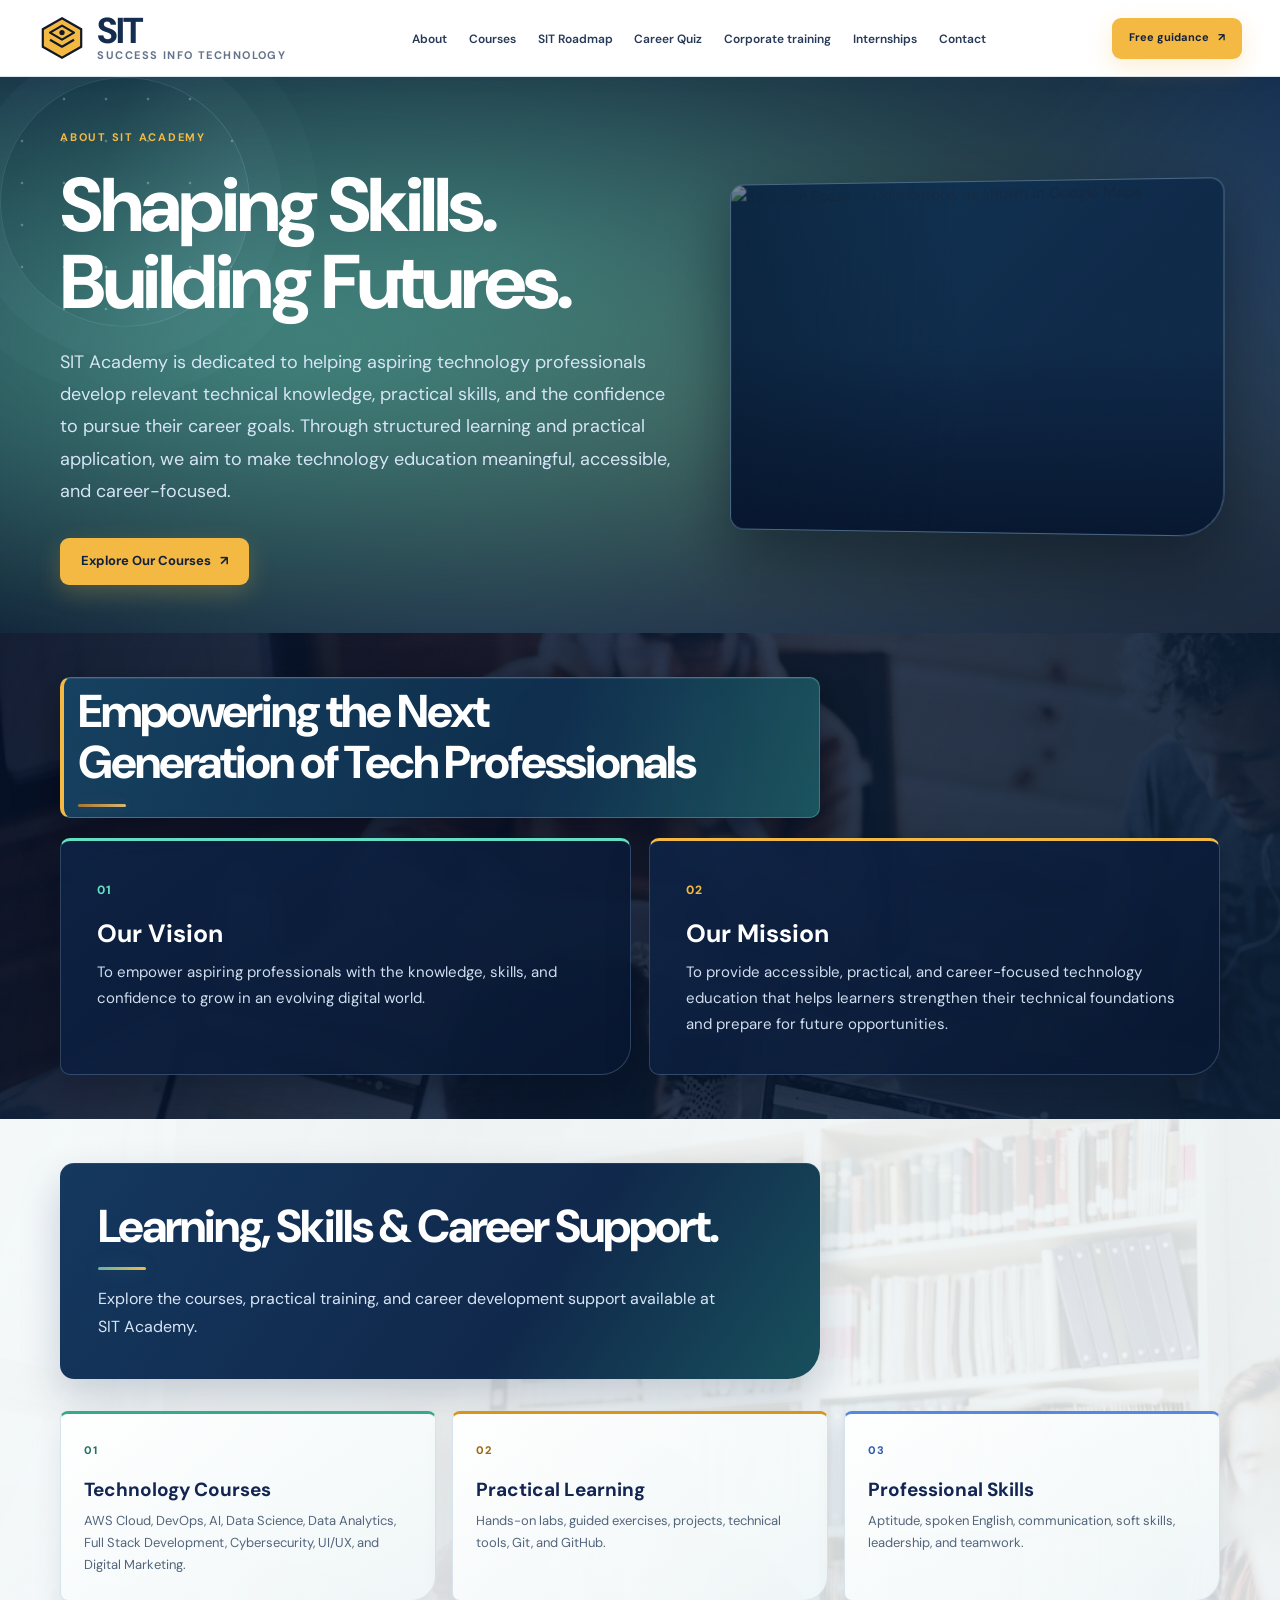
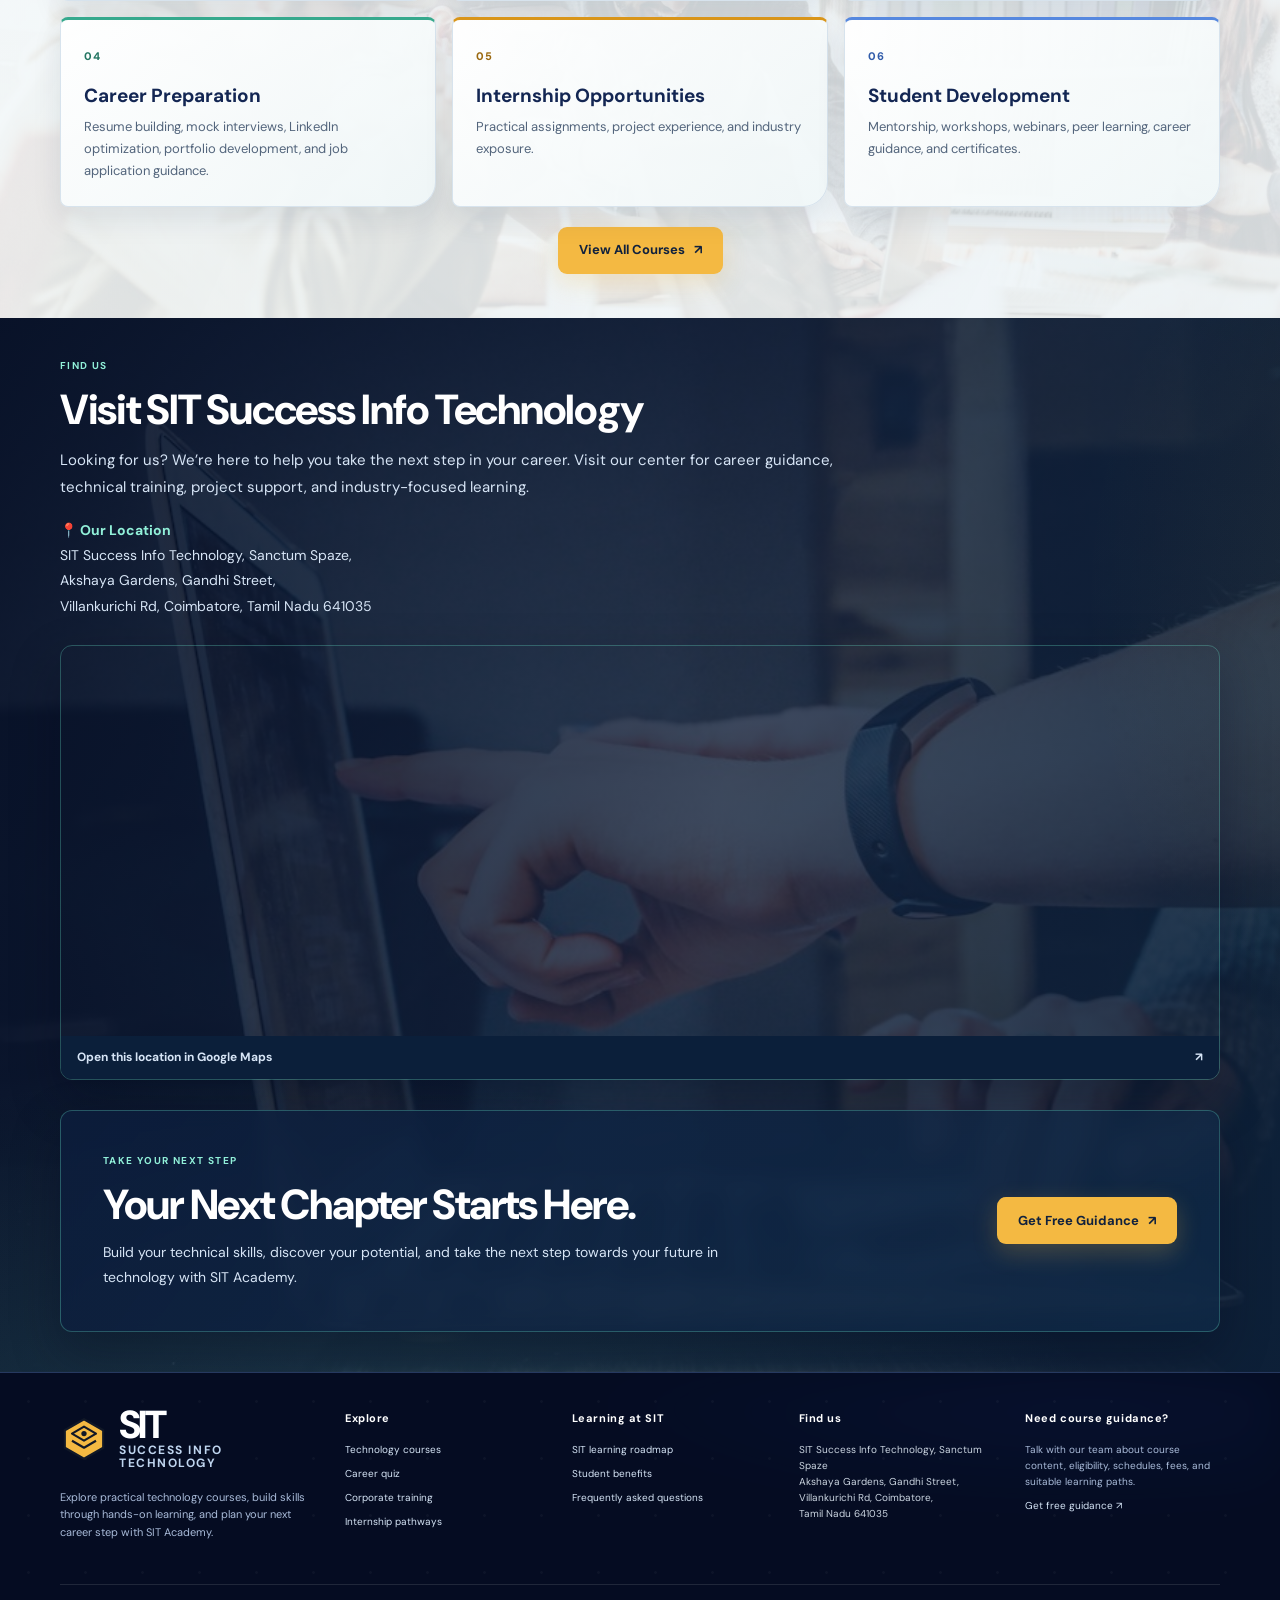
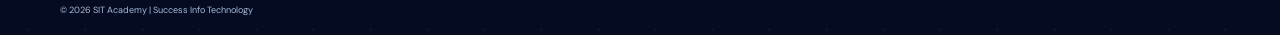
==== commit e190bb2d: "Update contact page and website" ====
--- a/about.html
+++ b/about.html
@@ -23,7 +23,7 @@
           <li><a href="index.html#finder">Career Quiz</a></li>
           <li><a href="index.html#corporate-training">Corporate training</a></li>
           <li><a href="index.html#internships">Internships</a></li>
-          <li><a href="index.html#heroEnquiryForm">Contact</a></li>
+          <li><a href="contact.html">Contact</a></li>
         </ul>
       </nav>
       <div class="nav-actions"><a class="btn btn-yellow" href="index.html#heroEnquiryForm">Free guidance <span aria-hidden="true">↗</span></a></div>
@@ -41,7 +41,7 @@
           <a class="btn btn-yellow" href="index.html#courses">Explore Our Courses <span aria-hidden="true">↗</span></a>
         </div>
         <figure class="about-intro-visual">
-          <img src="images/corporate-skyscraper.jpg" alt="Modern glass corporate skyscraper viewed from below against the sky">
+          <img src="https://lh3.googleusercontent.com/gps-cs-s/ANWiy9ROU7x8P2as_x-xl1s85Inem24TxnjW7W27lV2B8pYbzhQRS407QPSEM5UPFpu6jLRlg3iuyqz1wZWsiTf4SU4ato0dguTrqLSivK5PSehdmJU7LXovGqDATGmBM-9EgAFpVflgbYFzN8Aa=w1200-h1800-k-no" alt="Sanctum Spaze in Coimbatore, as shown in Google Maps">
         </figure>
       </div>
     </section>
@@ -85,6 +85,22 @@
     </section>
 
     <section class="about-cta" aria-labelledby="aboutCtaTitle">
+      <div class="wrap about-location-heading">
+        <p class="eyebrow">Find Us</p>
+        <h2>Visit SIT Success Info Technology</h2>
+        <p class="about-location-description">Looking for us? We’re here to help you take the next step in your career. Visit our center for career guidance, technical training, project support, and industry-focused learning.</p>
+        <p class="about-location-address"><strong>📍 Our Location</strong><br>SIT Success Info Technology, Sanctum Spaze,<br>Akshaya Gardens, Gandhi Street,<br>Villankurichi Rd, Coimbatore, Tamil Nadu 641035</p>
+      </div>
+      <div class="wrap about-location-map">
+        <iframe
+          src="https://www.google.com/maps?q=SIT%20Success%20Info%20Technology%2C%20Sanctum%20Spaze%2C%20Akshaya%20Gardens%2C%20Gandhi%20Street%2C%20Villankurichi%20Rd%2C%20Coimbatore%2C%20Tamil%20Nadu%20641035&z=17&output=embed"
+          title="Map showing SIT Success Info Technology at Sanctum Spaze, Coimbatore"
+          loading="eager"
+          referrerpolicy="no-referrer-when-downgrade"
+          allowfullscreen>
+        </iframe>
+        <a class="about-location-map-link" href="https://www.google.com/maps/search/?api=1&amp;query=SIT%20Success%20Info%20Technology%2C%20Sanctum%20Spaze%2C%20Akshaya%20Gardens%2C%20Gandhi%20Street%2C%20Villankurichi%20Rd%2C%20Coimbatore%2C%20Tamil%20Nadu%20641035" target="_blank" rel="noopener noreferrer">Open this location in Google Maps <span aria-hidden="true">↗</span></a>
+      </div>
       <div class="wrap about-cta-inner">
         <div>
           <p class="eyebrow">Take your next step</p>
@@ -97,13 +113,22 @@
   </main>
 
   <footer class="footer">
-    <div class="wrap about-footer">
-      <a class="logo" href="index.html#home" aria-label="SIT home"><svg class="logo-mark" viewBox="0 0 40 40" aria-hidden="true"><path d="M20 3.5 36 12.7v14.6L20 36.5 4 27.3V12.7L20 3.5Z" fill="none" stroke="currentColor" stroke-width="1.8"/><path d="m10 15.5 10-5.8 10 5.8-10 5.8-10-5.8Zm0 6 10 5.8 10-5.8" fill="none" stroke="#ffc83d" stroke-width="1.8" stroke-linejoin="round"/><circle cx="20" cy="15.5" r="2.2" fill="#ffc83d"/></svg><span class="logo-badge">SIT</span><span class="logo-word">SUCCESS INFO TECHNOLOGY</span></a>
-      <div class="about-footer-links"><a href="index.html#courses">Courses</a><a href="index.html#roadmap">SIT Roadmap</a><a href="index.html#finder">Career Quiz</a><a href="index.html#corporate-training">Corporate training</a><a href="index.html#internships">Internships</a><a href="index.html#heroEnquiryForm">Contact</a></div>
-      <p>SIT Academy | Success Info Technology</p>
+    <div class="wrap">
+      <div class="footer-grid">
+        <div class="footer-about">
+          <a class="logo" href="index.html#home" aria-label="SIT home"><svg class="logo-mark" viewBox="0 0 40 40" aria-hidden="true"><path d="M20 3.5 36 12.7v14.6L20 36.5 4 27.3V12.7L20 3.5Z" fill="none" stroke="currentColor" stroke-width="1.8"/><path d="m10 15.5 10-5.8 10 5.8-10 5.8-10-5.8Zm0 6 10 5.8 10-5.8" fill="none" stroke="#ffc83d" stroke-width="1.8" stroke-linejoin="round"/><circle cx="20" cy="15.5" r="2.2" fill="#ffc83d"/></svg><span class="logo-badge">SIT</span><span class="logo-word">SUCCESS INFO TECHNOLOGY</span></a>
+          <p>Explore practical technology courses, build skills through hands-on learning, and plan your next career step with SIT Academy.</p>
+        </div>
+        <div class="footer-col"><h3>Explore</h3><a href="index.html#courses">Technology courses</a><a href="index.html#finder">Career quiz</a><a href="index.html#corporate-training">Corporate training</a><a href="index.html#internships">Internship pathways</a></div>
+        <div class="footer-col"><h3>Learning at SIT</h3><a href="index.html#roadmap">SIT learning roadmap</a><a href="index.html#add-on-benefits">Student benefits</a><a href="index.html#faq">Frequently asked questions</a></div>
+        <div class="footer-col"><h3>Find us</h3><address>SIT Success Info Technology, Sanctum Spaze<br>Akshaya Gardens, Gandhi Street,<br>Villankurichi Rd, Coimbatore,<br>Tamil Nadu 641035</address></div>
+        <div class="footer-col"><h3>Need course guidance?</h3><p>Talk with our team about course content, eligibility, schedules, fees, and suitable learning paths.</p><a href="contact.html">Get free guidance <span aria-hidden="true">↗</span></a></div>
+      </div>
+      <div class="footer-bottom"><span>© <span id="yearNow"></span> SIT Academy | Success Info Technology</span></div>
     </div>
   </footer>
   <script>
+    document.querySelector('#yearNow').textContent = new Date().getFullYear();
     const menuButton = document.querySelector('#aboutMenuToggle');
     const navigation = document.querySelector('#aboutNavLinks');
     menuButton.addEventListener('click', () => {
--- a/styles.css
+++ b/styles.css
@@ -552,6 +552,13 @@
     .footer-col a, .footer-col address { display: block; margin: 8px 0; color: #8ea3c8; font-size: 10px; font-style: normal; }
     .footer-col a:hover { color: var(--yellow); }
     .footer-bottom { display: flex; justify-content: space-between; gap: 15px; padding-top: 18px; border-top: 1px solid #1a2a50; color: #7387ad; font-size: 9px; }
+    @media (max-width: 1000px) {
+      body:not(.about-page) .footer-grid { grid-template-columns: repeat(3, minmax(0, 1fr)); }
+      body:not(.about-page) .footer-about { grid-column: 1 / -1; }
+    }
+    @media (max-width: 760px) {
+      body:not(.about-page) .footer-grid { grid-template-columns: repeat(2, minmax(0, 1fr)); }
+    }
     .floating-enquire, .back-top { position: fixed; z-index: 60; right: 22px; display: grid; place-items: center; width: 48px; height: 48px; border: 0; border-radius: 50%; box-shadow: 0 8px 26px #02081766; cursor: pointer; transition: transform .2s, opacity .2s; }
     .floating-enquire { bottom: 23px; color: #142143; background: var(--yellow); font-size: 20px; }
     .back-top { right: 79px; bottom: 27px; width: 40px; height: 40px; color: var(--ink); background: #1b2e5d; opacity: 0; pointer-events: none; font-size: 19px; }
@@ -951,10 +958,57 @@
     .contact-layout { display: grid; grid-template-columns: .9fr 1.1fr; align-items: center; gap: clamp(35px, 7vw, 95px); }
     .contact-copy { max-width: 500px; }
     .contact-copy .eyebrow { color: #2563eb; }
-    .contact-copy h2 { margin: 0; color: #0b1f3a; font: 800 clamp(32px, 4vw, 46px)/1.08 var(--display); letter-spacing: -.05em; }
+    .contact-copy h1, .contact-copy h2 { margin: 0; color: #0b1f3a; font: 800 clamp(32px, 4vw, 46px)/1.08 var(--display); letter-spacing: -.05em; }
     .contact-copy > p:not(.eyebrow) { margin: 17px 0 25px; color: #64748b; font-size: 16px; line-height: 1.75; }
     .contact-assurance { display: flex; align-items: center; gap: 9px; color: #475569; font-size: 12px; }
     .contact-assurance span { color: #2563eb; }
+    .contact-page .contact-section { min-height: min(760px, calc(100vh - 90px)); display: grid; align-items: center; }
+    .contact-page .contact-section {
+      background-color: #0b1f3a;
+      background-image:
+        linear-gradient(110deg, rgba(5, 15, 38, .76), rgba(9, 26, 54, .58)),
+        url("https://lh3.googleusercontent.com/gps-cs-s/ANWiy9SerdIh_VHO3kI3TICJwqDs2Dakkeg7WNN6AfwFVYEOMRslB3E10wKA9clsss4UXSO8arVez26WDoH3RiYqyasn5BCYkq-nPkXBtjE0wHQz5BM3Ghd0BNcPrgL4j50RcyKS-Iewt-oOmAgq=w1200-h1800-k-no");
+      background-position: center, center 45%;
+      background-size: cover;
+    }
+    .contact-page .contact-copy { position: relative; max-width: 560px; padding: clamp(28px, 4vw, 46px); color: #f4f8ff; background: transparent; border: 0; border-radius: 0; box-shadow: none; }
+    .contact-page .contact-copy .eyebrow { margin-bottom: 14px; color: #91f0d9; }
+    .contact-page .contact-copy h1 { color: #fff; }
+    .contact-page .contact-copy > p:not(.eyebrow) { color: #d7e5f6; }
+    .contact-page .contact-copy > .contact-assurance { margin: 0; color: #d7e5f6; }
+    .contact-page .contact-copy .contact-assurance span { color: #91f0d9; }
+    .contact-info-bar { color: #d7e5f6; background: #0b1f3a; border-top: 1px solid rgba(101, 223, 196, .22); border-bottom: 1px solid rgba(101, 223, 196, .22); }
+    .contact-info-bar-inner { display: flex; align-items: center; justify-content: space-between; gap: 20px 36px; min-height: 64px; padding-block: 12px; }
+    .contact-info-bar p { display: flex; align-items: baseline; gap: 9px; margin: 0; font-size: 12px; line-height: 1.6; }
+    .contact-info-bar p > span { color: #91f0d9; font-size: 15px; }
+    .contact-info-bar strong { color: #fff; white-space: nowrap; }
+    .contact-info-bar a { color: #91f0d9; text-decoration: underline; text-underline-offset: 3px; }
+    .contact-info-bar small { color: #a9bbd9; font-size: 10px; }
+    .contact-location-section { background: #f0f7ff; }
+    .contact-location-card { display: flex; align-items: center; justify-content: space-between; gap: 28px; padding: clamp(26px, 4vw, 42px); color: #f4f8ff; background-color: #0b1f3a; background-image: linear-gradient(110deg, rgba(5, 15, 38, .82), rgba(9, 26, 54, .68)), url("https://lh3.googleusercontent.com/gps-cs-s/ANWiy9SerdIh_VHO3kI3TICJwqDs2Dakkeg7WNN6AfwFVYEOMRslB3E10wKA9clsss4UXSO8arVez26WDoH3RiYqyasn5BCYkq-nPkXBtjE0wHQz5BM3Ghd0BNcPrgL4j50RcyKS-Iewt-oOmAgq=w1200-h1800-k-no"); background-position: center, center 45%; background-size: cover; border: 1px solid rgba(101, 223, 196, .3); border-radius: 16px; box-shadow: 0 20px 55px rgba(11, 31, 58, .2); }
+    .contact-location-card .eyebrow { margin: 0 0 14px; color: #91f0d9; }
+    .contact-location-card h2 { margin: 0; color: #fff; font: 800 clamp(24px, 3vw, 34px)/1.12 var(--display); }
+    .contact-location-card address { margin: 18px 0; color: #e0ebf8; font-size: 14px; font-style: normal; line-height: 1.8; }
+    .contact-location-card .text-link { display: inline-flex; align-items: center; gap: 10px; padding: 13px 17px; color: #0b1f3a; background: #91f0d9; border: 1px solid rgba(255, 255, 255, .45); border-radius: 9px; box-shadow: 0 8px 22px rgba(0, 7, 22, .24); transition: background .2s, color .2s, transform .2s; }
+    .contact-location-card .text-link:hover { color: #0b1f3a; background: #fff; transform: translateY(-2px); }
+    .contact-page .form-stage { max-width: 540px; padding: 0; justify-self: end; transform: translateX(clamp(0px, 2vw, 24px)); }
+    .contact-page .contact-enquiry-card { width: 100%; max-width: 540px; margin: 0; padding: clamp(26px, 3vw, 36px); background: linear-gradient(145deg, #fff 0%, #f5fbff 100%); border: 1px solid rgba(191, 227, 255, .9); border-radius: 22px; box-shadow: 0 28px 70px rgba(4, 17, 43, .28); }
+    .contact-page .contact-enquiry-card::before { right: 30px; left: 30px; height: 4px; background: linear-gradient(90deg, #65dfc4, #2563eb 58%, #f4b942); }
+    .contact-page .contact-enquiry-card h2 { color: #102a4d; font-size: 27px; letter-spacing: -.025em; }
+    .contact-page .contact-enquiry-card > p { margin-block: 9px 22px; color: #63758c; }
+    .contact-page .contact-enquiry-card .field { gap: 8px; margin: 15px 0; }
+    .contact-page .contact-enquiry-card .field label { color: #263f60; font-size: 12px; }
+    .contact-page .contact-enquiry-card .field input,
+    .contact-page .contact-enquiry-card .field select { min-height: 49px; padding-inline: 14px; border-radius: 8px; }
+    .contact-page .contact-enquiry-card .btn { min-height: 50px; margin-top: 8px; border-radius: 9px; }
+    .contact-page .contact-enquiry-card .form-note { margin-top: 12px; line-height: 1.55; }
+    @media (max-width: 760px) {
+      .contact-page .contact-layout { grid-template-columns: 1fr; gap: 30px; }
+      .contact-page .form-stage { justify-self: stretch; max-width: 520px; transform: none; }
+      .contact-page .contact-enquiry-card { max-width: none; }
+      .contact-location-card { align-items: flex-start; flex-direction: column; }
+      .contact-info-bar-inner { align-items: flex-start; flex-direction: column; gap: 8px; padding-block: 13px; }
+    }
     .form-stage { width: 100%; max-width: 520px; margin-inline: auto; padding: 0; }
     .enquiry-card { margin: 0; background: #fff; border: 1px solid #e2e8f0; border-radius: 16px; box-shadow: 0 20px 55px #0b1f3a12; }
     .enquiry-card h2 { color: #0b1f3a; }
@@ -2854,6 +2908,16 @@
     .about-community-grid p { margin: 0; color: #c1cfe4; font-size: 12px; line-height: 1.7; }
     .about-community-close { margin: 26px 0 18px; color: #d6e5f6; font: 600 17px/1.5 var(--display); }
     .about-cta { padding: clamp(54px, 7vw, 82px) 0; color: #172945; background: linear-gradient(120deg, #e9f4f2, #f4f6f8 58%, #fff7e7); }
+    .about-location-heading { margin-bottom: 26px; }
+    .about-location-heading .eyebrow { margin-bottom: 10px; }
+    .about-location-heading h2 { margin: 0; color: #fff; font: 800 clamp(29px, 4vw, 44px)/1.1 var(--display); letter-spacing: -.03em; }
+    .about-location-description { max-width: 780px; margin: 14px 0 0; color: #d7e5f6; font-size: 15px; line-height: 1.75; }
+    .about-location-address { margin: 18px 0 0; color: #d7e5f6; font-size: 14px; line-height: 1.8; }
+    .about-location-address strong { color: #91f0d9; }
+    .about-location-map { margin-bottom: 30px; overflow: hidden; border: 1px solid rgba(101, 223, 196, .3); border-radius: 12px; box-shadow: 0 20px 50px rgba(0, 7, 22, .3); }
+    .about-location-map iframe { display: block; width: 100%; height: clamp(240px, 34vw, 390px); border: 0; }
+    .about-location-map-link { display: flex; justify-content: space-between; gap: 12px; padding: 12px 16px; color: #d7e5f6; background: #0b1f3a; font-size: 12px; font-weight: 700; }
+    .about-location-map-link:hover { color: #91f0d9; }
     .about-cta-inner { display: flex; align-items: center; justify-content: space-between; gap: 30px; padding: clamp(25px, 4vw, 42px); background: rgba(255, 255, 255, .78); border: 1px solid #d7e5e8; border-radius: 12px; box-shadow: 0 16px 42px rgba(14, 37, 70, .08); }
     .about-cta .eyebrow { margin: 0 0 13px; color: #287d68; font-size: 10px; font-weight: 700; letter-spacing: .14em; text-transform: uppercase; }
     .about-cta h2 { margin: 0; color: #132653; font: 800 clamp(27px, 4vw, 42px)/1.1 var(--display); letter-spacing: -.03em; }
@@ -3075,6 +3139,11 @@
     .about-page .about-course-action { margin-top: 20px; }
     .about-page .about-cta { padding-block: 40px; }
     .about-page .footer { padding: 34px 0 18px; }
+    .about-page .footer-grid { grid-template-columns: 1.3fr repeat(4, minmax(0, 1fr)); gap: clamp(18px, 2.5vw, 32px); }
+    @media (max-width: 1000px) {
+      .about-page .footer-grid { grid-template-columns: repeat(2, minmax(0, 1fr)); gap: 30px 24px; }
+      .about-page .footer-about { grid-column: 1/-1; }
+    }
     @media (max-width: 760px) {
       .about-page .about-hero { padding-block: 42px 38px; }
       .about-page .about-intro-inner { gap: 24px; }
@@ -3121,4 +3190,12 @@
       .about-offering-grid { grid-template-columns: 1fr; }
     }
 
-    #home .hero-copy { transform: translateY(-1cm); }+    #home .hero-copy { transform: translateY(-1cm); }
+    .contact-page .contact-location-section {
+      background-color: #eaf3fb;
+      background-image:
+        radial-gradient(ellipse at 8% 12%, rgba(111, 169, 231, .22), transparent 38%),
+        radial-gradient(ellipse at 93% 88%, rgba(101, 223, 196, .18), transparent 37%),
+        linear-gradient(145deg, transparent 36%, rgba(255, 255, 255, .48) 36.2%, rgba(255, 255, 255, .48) 58%, transparent 58.2%);
+      background-size: auto, auto, 100% 100%;
+    }
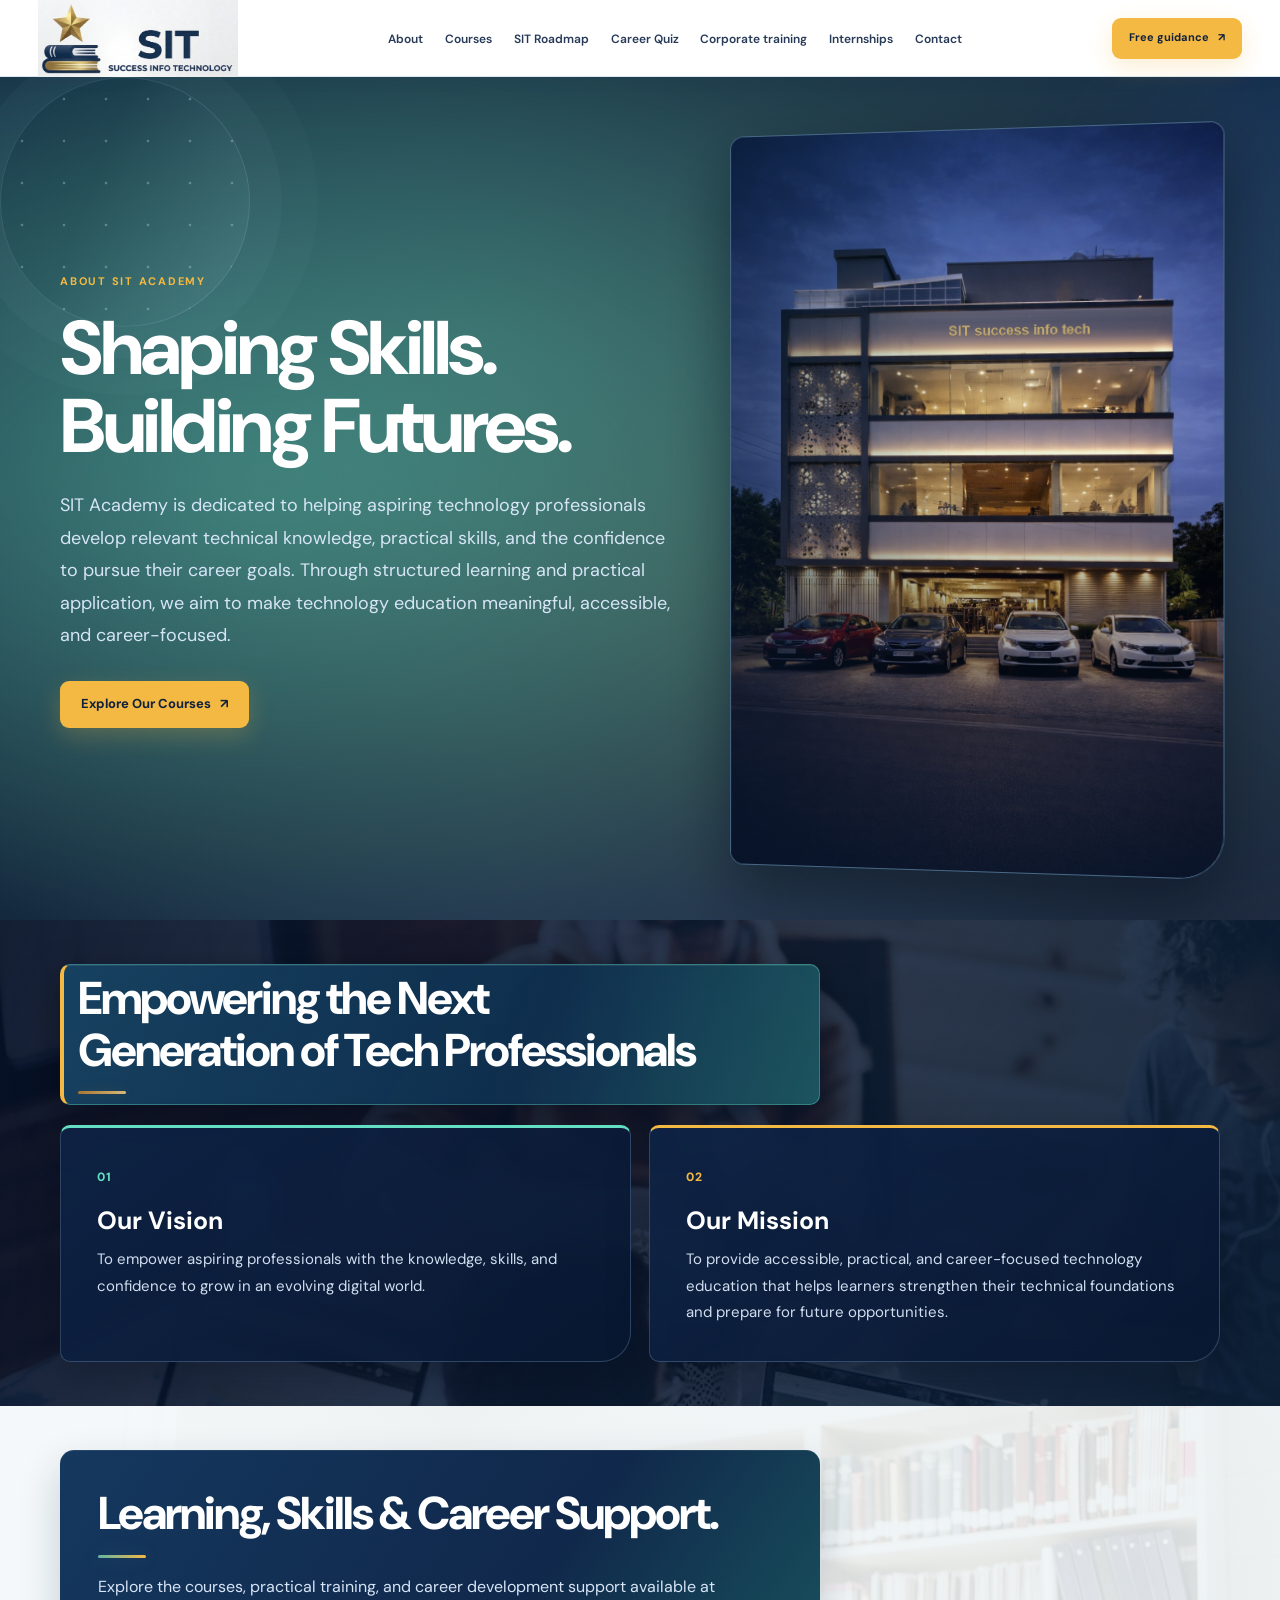
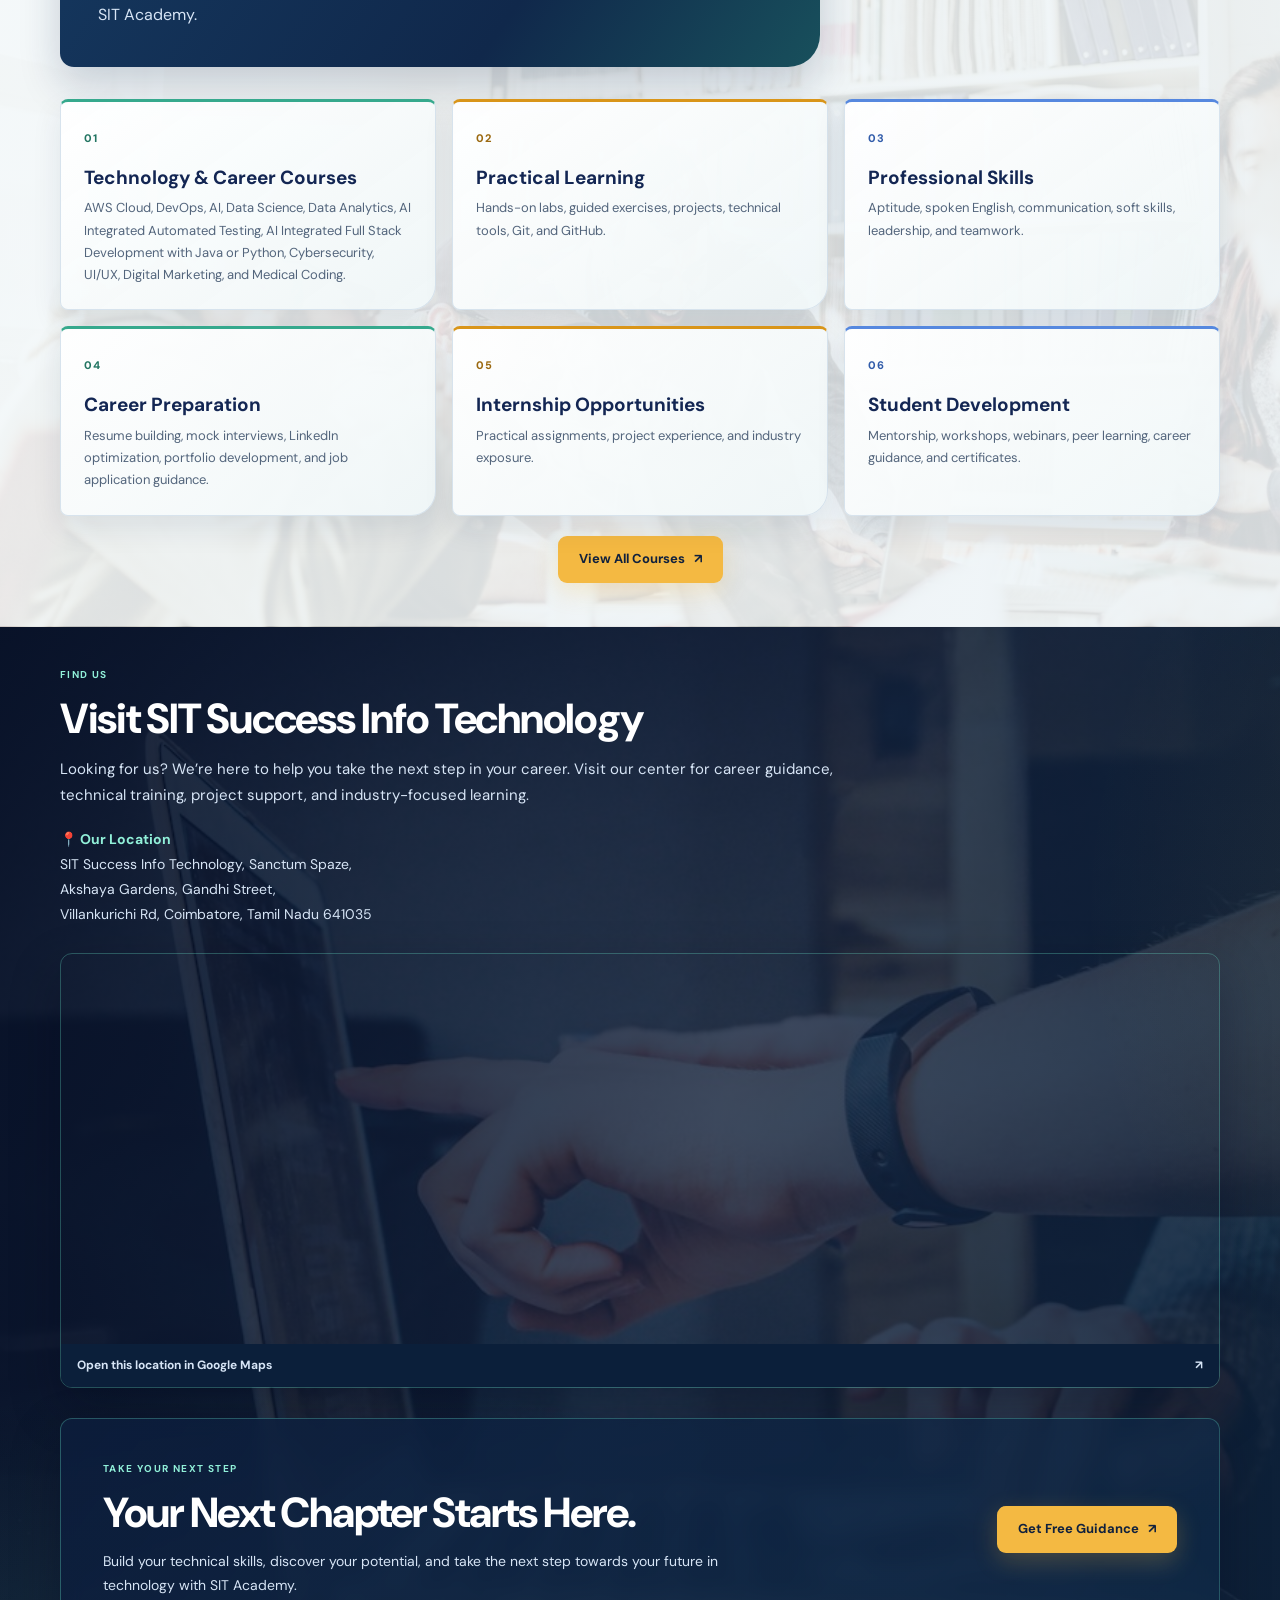
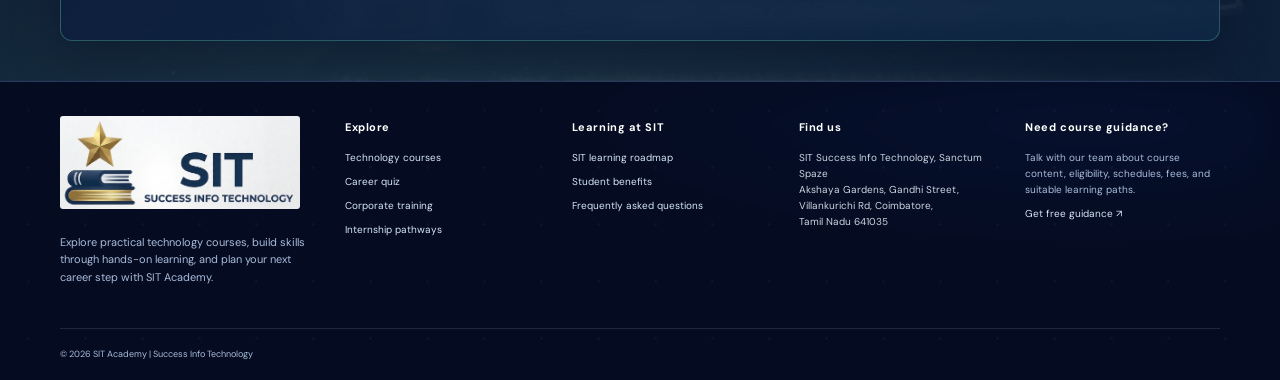
==== commit b96a2779: "Update SIT website and add new logos" ====
--- a/about.html
+++ b/about.html
@@ -41,7 +41,7 @@
           <a class="btn btn-yellow" href="index.html#courses">Explore Our Courses <span aria-hidden="true">↗</span></a>
         </div>
         <figure class="about-intro-visual">
-          <img src="https://lh3.googleusercontent.com/gps-cs-s/ANWiy9ROU7x8P2as_x-xl1s85Inem24TxnjW7W27lV2B8pYbzhQRS407QPSEM5UPFpu6jLRlg3iuyqz1wZWsiTf4SU4ato0dguTrqLSivK5PSehdmJU7LXovGqDATGmBM-9EgAFpVflgbYFzN8Aa=w1200-h1800-k-no" alt="Sanctum Spaze in Coimbatore, as shown in Google Maps">
+          <img src="images/sit-success-info-tech-sign.png" alt="SIT Success Info Technology sign on the building in Coimbatore">
         </figure>
       </div>
     </section>
@@ -73,7 +73,7 @@
           <p>Explore the courses, practical training, and career development support available at SIT Academy.</p>
         </div>
         <div class="about-offering-grid">
-          <article class="about-offering-card"><span>01</span><h3>Technology Courses</h3><p>AWS Cloud, DevOps, AI, Data Science, Data Analytics, Full Stack Development, Cybersecurity, UI/UX, and Digital Marketing.</p></article>
+          <article class="about-offering-card"><span>01</span><h3>Technology &amp; Career Courses</h3><p>AWS Cloud, DevOps, AI, Data Science, Data Analytics, AI Integrated Automated Testing, AI Integrated Full Stack Development with Java or Python, Cybersecurity, UI/UX, Digital Marketing, and Medical Coding.</p></article>
           <article class="about-offering-card"><span>02</span><h3>Practical Learning</h3><p>Hands-on labs, guided exercises, projects, technical tools, Git, and GitHub.</p></article>
           <article class="about-offering-card"><span>03</span><h3>Professional Skills</h3><p>Aptitude, spoken English, communication, soft skills, leadership, and teamwork.</p></article>
           <article class="about-offering-card"><span>04</span><h3>Career Preparation</h3><p>Resume building, mock interviews, LinkedIn optimization, portfolio development, and job application guidance.</p></article>
--- a/styles.css
+++ b/styles.css
@@ -82,11 +82,10 @@
     .header { position: sticky; top: 0; z-index: 80; background: rgba(255,255,255,0.9); border-bottom: 1px solid rgba(11,31,58,0.08); backdrop-filter: blur(18px); }
     .nav-wrap { width: 100%; max-width: none; height: 74px; display: flex; align-items: center; gap: 28px; margin-inline: auto; padding-inline: clamp(20px, 3vw, 48px); }
     .nav-wrap > nav { flex: 1; min-width: 0; display: flex; justify-content: center; }
-    .logo { display: inline-grid; grid-template-columns: 48px auto; grid-template-rows: auto auto; align-items: center; column-gap: 11px; row-gap: 2px; flex: 0 0 auto; }
-    .logo-mark { grid-row: 1 / 3; width: 48px; height: 48px; flex: 0 0 auto; color: var(--primary-blue); transition: transform .25s; }
-    .logo:hover .logo-mark { transform: translateY(-2px); }
-    .logo-badge { align-self: end; background: linear-gradient(105deg, #f5f9ff 8%, var(--ice) 58%, var(--yellow)); background-clip: text; color: transparent; font: 800 36px/.9 var(--display); letter-spacing: -.065em; }
-    .logo-word { align-self: start; color: #d6e5ff; font: 700 11px/1.1 var(--body); letter-spacing: .13em; }
+    .logo { display: inline-flex; align-items: center; flex: 0 0 auto; }
+    .logo > * { display: none; }
+    .logo::before { display: block; width: 200px; aspect-ratio: 1060 / 410; content: ""; background: url("images/sit-logo.png") center / contain no-repeat; transition: transform .25s; }
+    .logo:hover::before { transform: translateY(-2px); }
     .nav-links { display: flex; align-items: center; justify-content: center; gap: 21px; margin: 0 auto; padding: 0; list-style: none; }
     .nav-links a { color: var(--deep-navy); font-size: 12px; font-weight: 600; transition: color .2s; }
     .nav-links a:hover { color: var(--primary-blue); }
@@ -216,7 +215,9 @@
     .course-art[data-course-art="data-science"] { background: radial-gradient(ellipse at 75% 14%, #65dfc444, transparent 38%), linear-gradient(135deg, #09233d, #125477 58%, #173565); }
     .course-art[data-course-art="data-analytics"] { background: radial-gradient(ellipse at 22% 16%, #ffc83d35, transparent 38%), linear-gradient(135deg, #112549, #285787 58%, #236f86); }
     .course-art[data-course-art="generative-ai"] { background: radial-gradient(ellipse at 78% 28%, #c796ff55, transparent 40%), linear-gradient(135deg, #171b45, #4c3981 62%, #27638a); }
-    .course-art[data-course-art="full-stack"] { background: radial-gradient(ellipse at 25% 15%, #65dfc433, transparent 38%), linear-gradient(135deg, #09233d, #125477 58%, #1d3c72); }
+    .course-art[data-course-art="ai-automated-testing"] { background: radial-gradient(ellipse at 75% 14%, #65dfc444, transparent 38%), linear-gradient(135deg, #09233d, #125477 58%, #173565); }
+    .course-art[data-course-art="ai-full-stack-java"] { background: radial-gradient(ellipse at 25% 15%, #ffc83d33, transparent 38%), linear-gradient(135deg, #09233d, #125477 58%, #1d3c72); }
+    .course-art[data-course-art="ai-full-stack-python"] { background: radial-gradient(ellipse at 75% 18%, #65dfc440, transparent 38%), linear-gradient(135deg, #102740, #176b70 58%, #294c81); }
     .course-art[data-course-art="cloud-aws"] { background: radial-gradient(ellipse at 75% 22%, #ffc83d30, transparent 38%), linear-gradient(135deg, #10264b, #255a91 58%, #18808b); }
     .course-art[data-course-art="devops"] { background: radial-gradient(ellipse at 24% 22%, #65dfc440, transparent 38%), linear-gradient(135deg, #102740, #176b70 58%, #294c81); }
     .course-art[data-course-art="cyber-security"] { background: radial-gradient(ellipse at 72% 18%, #60a5fa45, transparent 38%), linear-gradient(135deg, #0b1f3a, #1e4e82 58%, #173765); }
@@ -543,9 +544,7 @@
     .footer::before { position: absolute; z-index: -1; inset: 0; content: ""; opacity: .72; background: radial-gradient(ellipse at 12% 20%, #536fea32 0, transparent 34%), radial-gradient(ellipse at 82% 25%, #45c6b730 0, transparent 32%), radial-gradient(ellipse at 66% 88%, #f6bc4a21 0, transparent 32%), radial-gradient(ellipse at 35% 78%, #a05fe51d 0, transparent 30%); background-size: 160% 160%; filter: blur(20px); animation: page-color-drift 13s ease-in-out infinite alternate, page-color-shift 27s linear infinite; pointer-events: none; }
     .footer::after { position: absolute; z-index: -1; inset: 0; content: ""; opacity: .18; background-image: radial-gradient(circle, #ffffff8a 0 1px, transparent 1.7px), linear-gradient(115deg, transparent 30%, #ffffff0c 49%, transparent 68%); background-size: 57px 57px, 220% 100%; animation: page-particle-drift 19s linear infinite, page-sheen-drift 12s ease-in-out infinite alternate; pointer-events: none; }
     .footer-grid { display: grid; grid-template-columns: 1.3fr 1fr 1fr 1.35fr; gap: 38px; padding-bottom: 42px; }
-    .footer .logo-mark { width: 50px; height: 50px; }
-    .footer .logo-badge { font-size: 39px; }
-    .footer .logo-word { font-size: 12px; }
+    .footer .logo::before { width: 240px; border-radius: 3px; background-color: #f8fafc; }
     .footer-about p { max-width: 250px; margin: 18px 0 0; color: #8ea3c8; font-size: 11px; }
     .footer-col h3 { margin: 3px 0 14px; color: #dce9ff; font-size: 11px; letter-spacing: .05em; }
     .footer-col p { margin: 8px 0; color: #8ea3c8; font-size: 10px; line-height: 1.6; }
@@ -633,6 +632,7 @@
       html { scroll-padding-top: 70px; }.wrap { width: min(100% - 34px, var(--wrap)); }.section { padding: 72px 0; }
       .announcement { font-size: 10px; gap: 6px; }.announcement a { margin-left: 0; }
       .nav-wrap { width: 100%; height: 64px; justify-content: space-between; padding-inline: 17px; }.menu-toggle { display: block; order: 3; }.nav-actions { margin-left: auto; }.search-trigger { width: 39px; height: 39px; padding: 0; justify-content: center; font-size: 0; }.search-trigger kbd { display: none; }
+      .header .logo::before { width: min(168px, 42vw); }
       .nav-links { position: absolute; top: 64px; left: 0; right: 0; display: none; align-items: stretch; padding: 10px 18px 17px; background: #07112d; border-bottom: 1px solid var(--line); }
       .nav-links.open { display: grid; grid-template-columns: repeat(2, 1fr); gap: 2px 12px; }.nav-links a { display: block; padding: 10px; font-size: 12px; }
       .nav-courses, .nav-internships { grid-column: 1/-1; }
@@ -661,7 +661,7 @@
       .footer-grid { grid-template-columns: 1fr 1fr; gap: 30px 24px; }
     }
     @media (max-width: 480px) {
-      .logo { grid-template-columns: 39px auto; column-gap: 8px; }.logo-mark { width: 39px; height: 39px; }.logo-badge { font-size: 30px; }.logo-word { font-size: 9px; letter-spacing: .1em; }.hero h1 { font-size: 37px; }.stats-row { gap: 7px; }.stat-pill { grid-template-columns: 54px minmax(0, 1fr); gap: 9px; padding: 10px; }.stat-pill > strong { font-size: 20px; }.stat-copy h2 { font-size: 11px; }.stat-copy p { font-size: 10px; }
+      .hero h1 { font-size: 37px; }.stats-row { gap: 7px; }.stat-pill { grid-template-columns: 54px minmax(0, 1fr); gap: 9px; padding: 10px; }.stat-pill > strong { font-size: 20px; }.stat-copy h2 { font-size: 11px; }.stat-copy p { font-size: 10px; }
       .about-hero h1 { font-size: 34px; }.about-course-grid { grid-template-columns: 1fr; }.about-nameplate strong { font-size: 10px; }.about-support-card { padding: 20px; }
       .about-course-flow { grid-template-columns: 1fr; gap: 16px; padding: 19px; }.about-course-flow ol { grid-template-columns: repeat(2, minmax(0, 1fr)); }.about-photo-grid { grid-template-columns: 1fr 1fr; grid-template-rows: 250px 145px auto; }.about-photo-main { grid-column: 1/-1; grid-row: auto; }
       .course-grid { grid-template-columns: 1fr; }.course-card { display: grid; grid-template-columns: 38% 1fr; min-height: 150px; }.course-art { height: 100%; min-height: 150px; }.course-info { display: flex; flex-direction: column; justify-content: center; padding: 13px; }.course-info p { min-height: 0; margin-bottom: 11px; }.course-meta { font-size: 9px; }.course-info h3 { font-size: 16px; }.course-foot { padding-top: 8px; }
@@ -1125,10 +1125,6 @@
     }
     @media (max-width: 480px) {
       .wrap { width: min(100% - 34px, var(--wrap)); }
-      .logo { grid-template-columns: 39px auto; column-gap: 8px; }
-      .logo-mark { width: 39px; height: 39px; }
-      .logo-badge { font-size: 30px; }
-      .logo-word { font-size: 9px; letter-spacing: .1em; }
       .hero h1 { font-size: clamp(40px, 11.5vw, 52px); }
       .hero-buttons { align-items: stretch; flex-direction: column; }
       .hero-buttons .btn { width: 100%; }
@@ -1325,10 +1321,6 @@
     }
     @media (max-width: 480px) {
       .header .nav-wrap { padding-inline: 10px; gap: 5px; }
-      .header .logo { grid-template-columns: 32px auto; column-gap: 5px; }
-      .header .logo-mark { width: 32px; height: 32px; }
-      .header .logo-badge { font-size: 25px; }
-      .header .logo-word { font-size: 7px; letter-spacing: .07em; }
       .header .nav-actions { gap: 4px; }
       .header .nav-actions .btn { min-height: 33px; gap: 4px; padding-inline: 7px; font-size: 9px; }
       .header .search-trigger { width: 31px; min-height: 33px; height: 33px; }
@@ -2051,7 +2043,9 @@
     }
     #courses [data-course-art="data-analytics"] .course-syllabus { --syllabus-accent: #FFD166; }
     #courses [data-course-art="generative-ai"] .course-syllabus { --syllabus-accent: #C4A1FF; }
-    #courses [data-course-art="full-stack"] .course-syllabus { --syllabus-accent: #5DD6C0; }
+    #courses [data-course-art="ai-automated-testing"] .course-syllabus { --syllabus-accent: #5DD6C0; }
+    #courses [data-course-art="ai-full-stack-java"] .course-syllabus { --syllabus-accent: #FFB454; }
+    #courses [data-course-art="ai-full-stack-python"] .course-syllabus { --syllabus-accent: #A6E36F; }
     #courses [data-course-art="cloud-aws"] .course-syllabus { --syllabus-accent: #FFB454; }
     #courses [data-course-art="devops"] .course-syllabus { --syllabus-accent: #A6E36F; }
     #courses [data-course-art="cyber-security"] .course-syllabus { --syllabus-accent: #60A5FA; }
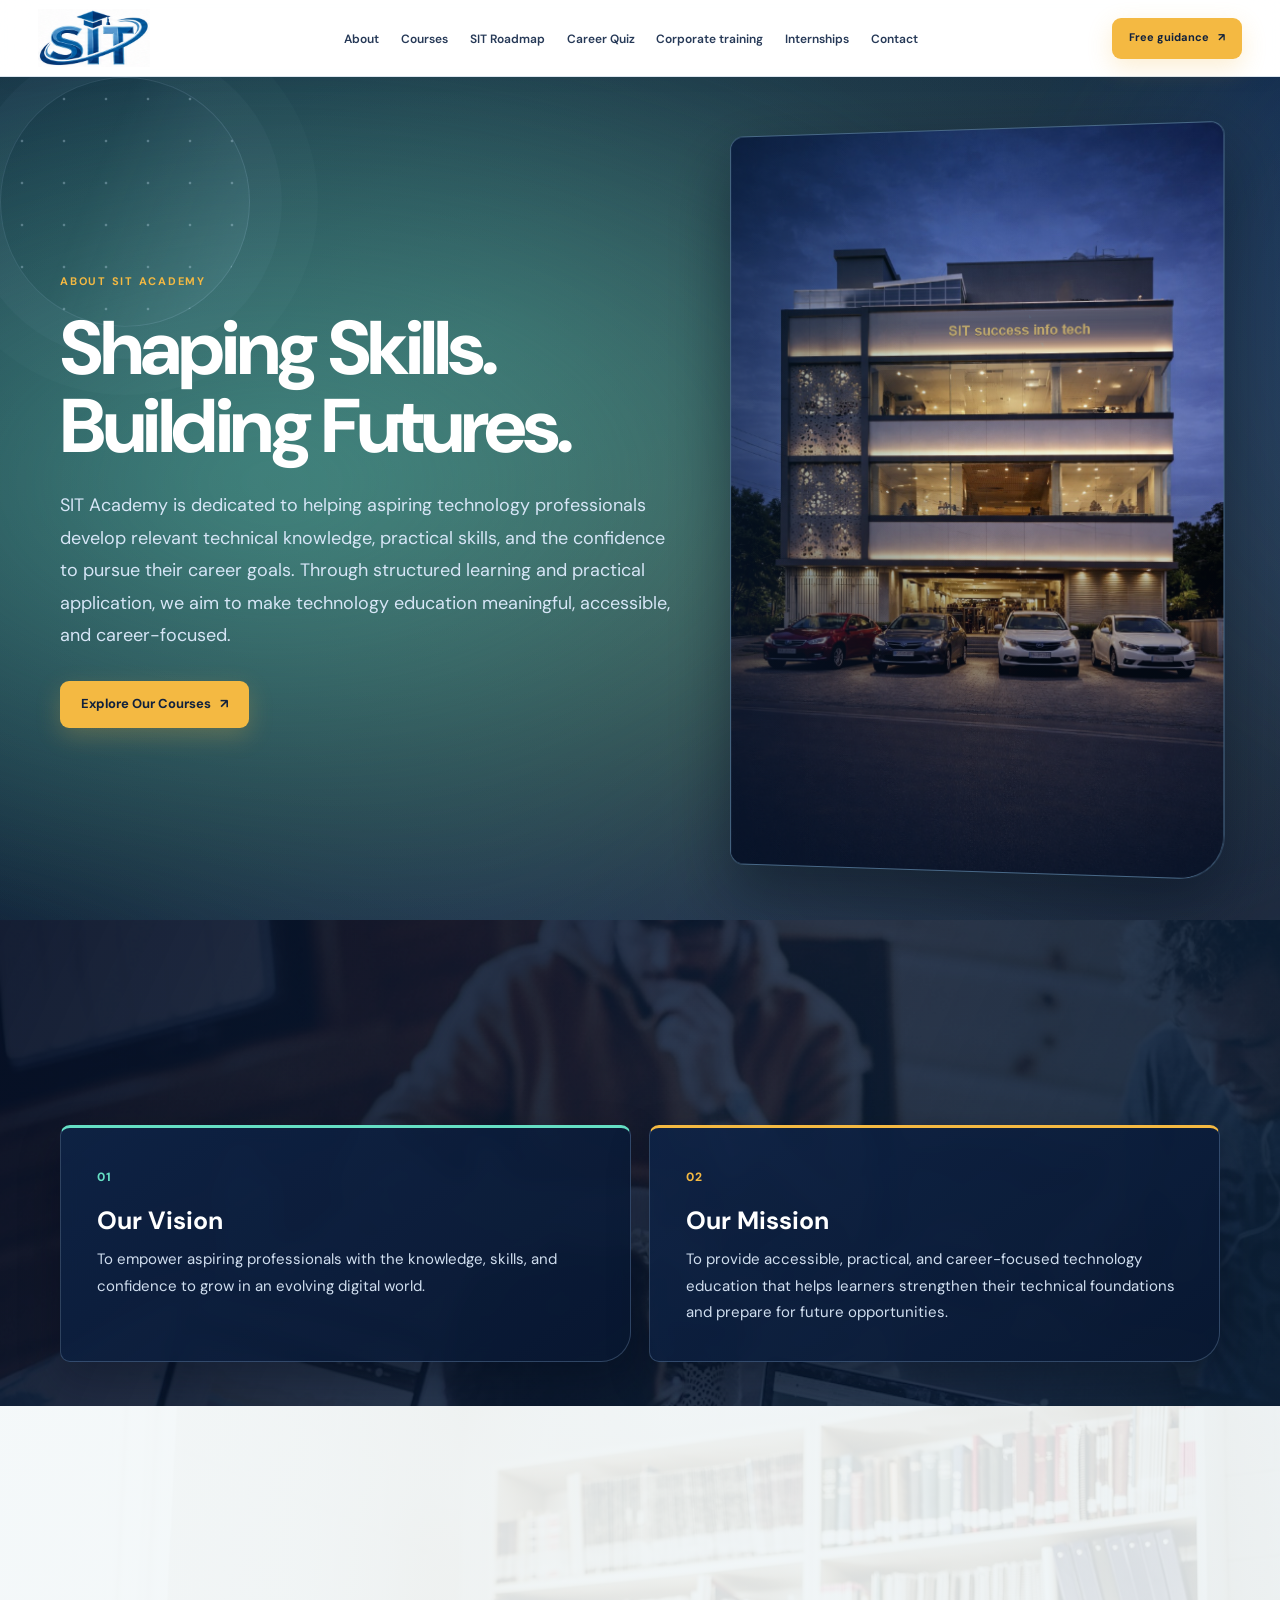
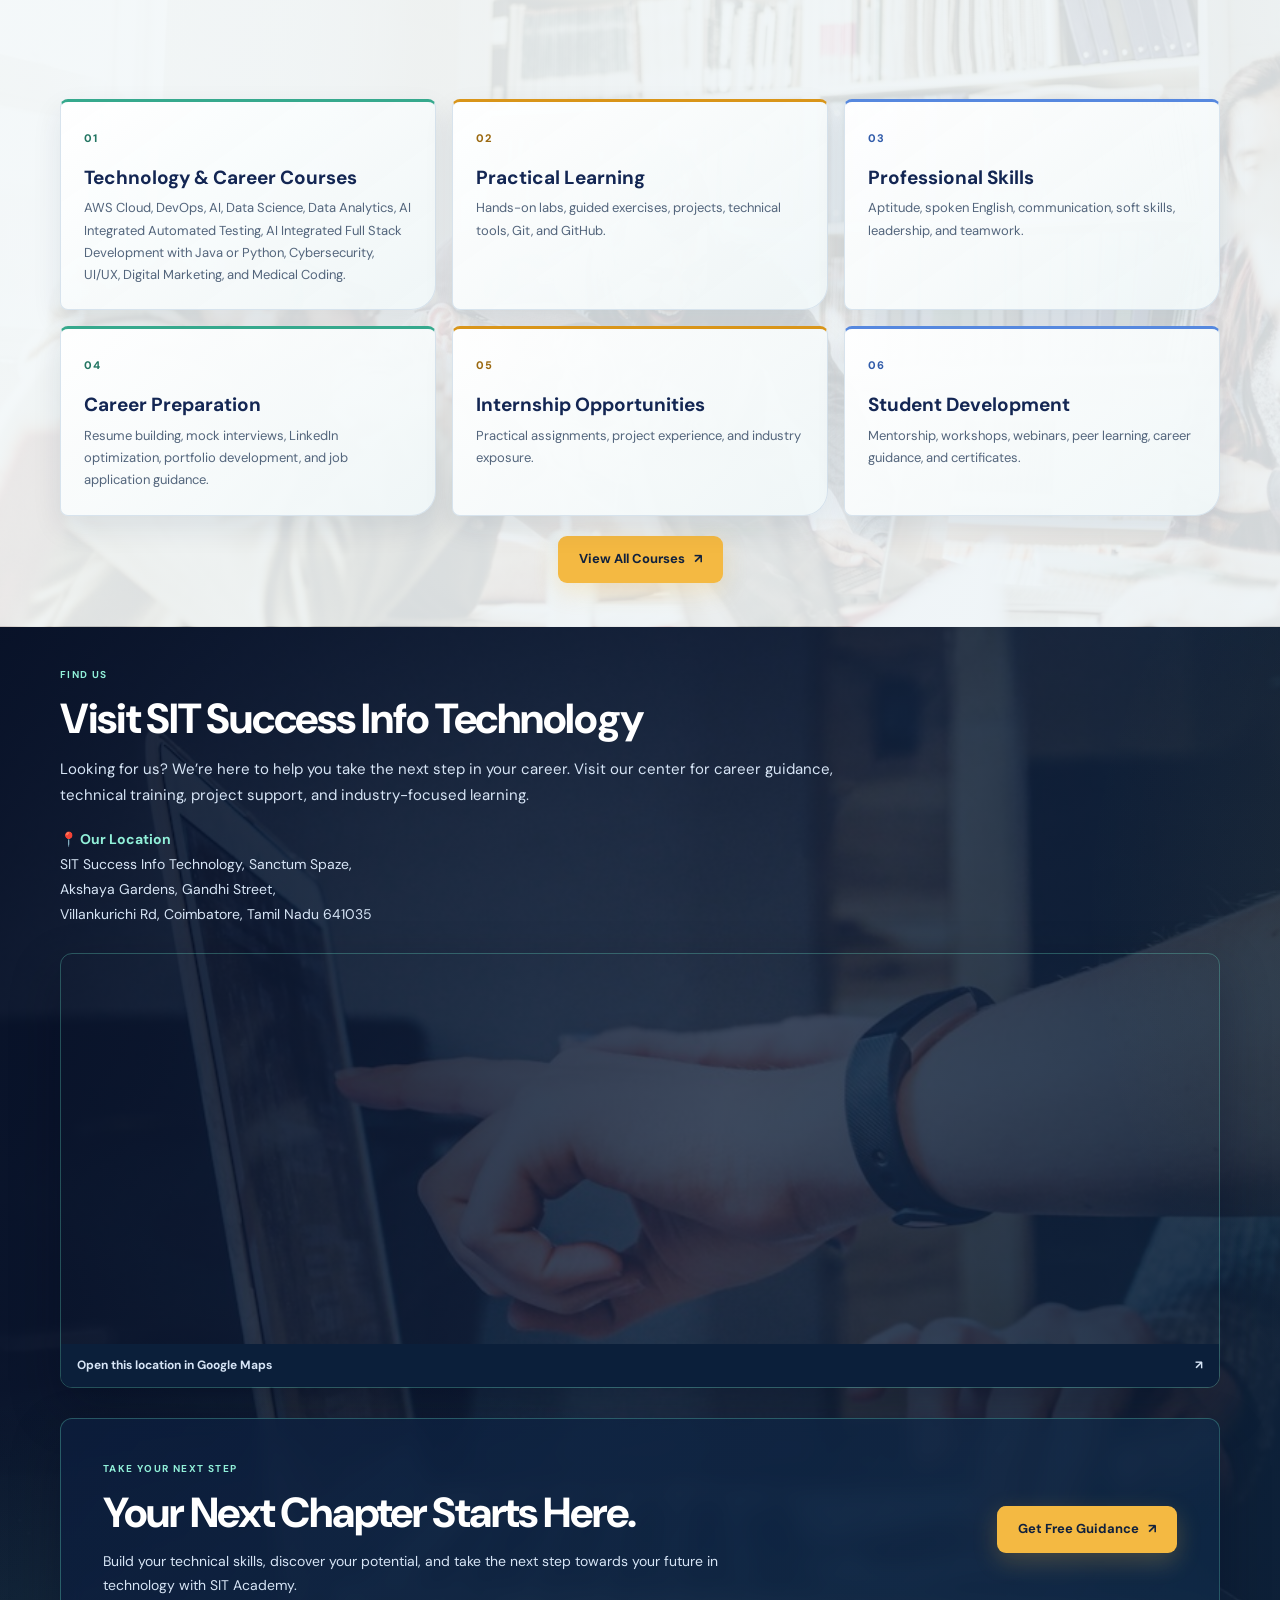
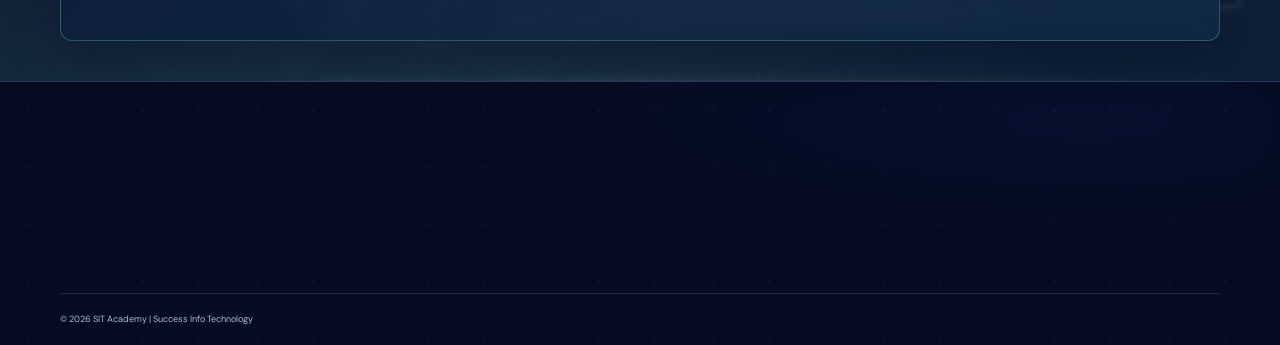
==== commit 780e12f7: "Update SIT website" ====
--- a/about.html
+++ b/about.html
@@ -14,7 +14,7 @@
 <body class="about-page">
   <header class="header">
     <div class="wrap nav-wrap">
-      <a class="logo" href="index.html#home" aria-label="SIT home"><svg class="logo-mark" viewBox="0 0 40 40" aria-hidden="true"><path d="M20 3.5 36 12.7v14.6L20 36.5 4 27.3V12.7L20 3.5Z" fill="none" stroke="currentColor" stroke-width="1.8"/><path d="m10 15.5 10-5.8 10 5.8-10 5.8-10-5.8Zm0 6 10 5.8 10-5.8" fill="none" stroke="#ffc83d" stroke-width="1.8" stroke-linejoin="round"/><circle cx="20" cy="15.5" r="2.2" fill="#ffc83d"/></svg><span class="logo-badge">SIT</span><span class="logo-word">SUCCESS INFO TECHNOLOGY</span></a>
+      <a class="logo" href="index.html#home" aria-label="SIT home"><img src="images/sit-logo.png" alt="SIT Success Info Technology"></a>
       <nav aria-label="Main navigation">
         <ul class="nav-links" id="aboutNavLinks">
           <li><a href="about.html" aria-current="page">About</a></li>
@@ -116,7 +116,7 @@
     <div class="wrap">
       <div class="footer-grid">
         <div class="footer-about">
-          <a class="logo" href="index.html#home" aria-label="SIT home"><svg class="logo-mark" viewBox="0 0 40 40" aria-hidden="true"><path d="M20 3.5 36 12.7v14.6L20 36.5 4 27.3V12.7L20 3.5Z" fill="none" stroke="currentColor" stroke-width="1.8"/><path d="m10 15.5 10-5.8 10 5.8-10 5.8-10-5.8Zm0 6 10 5.8 10-5.8" fill="none" stroke="#ffc83d" stroke-width="1.8" stroke-linejoin="round"/><circle cx="20" cy="15.5" r="2.2" fill="#ffc83d"/></svg><span class="logo-badge">SIT</span><span class="logo-word">SUCCESS INFO TECHNOLOGY</span></a>
+          <a class="logo" href="index.html#home" aria-label="SIT home"><img src="images/sit-logo.svg" alt=""><span class="logo-name">SUCCESS INFO<span>TECHNOLOGY</span></span></a>
           <p>Explore practical technology courses, build skills through hands-on learning, and plan your next career step with SIT Academy.</p>
         </div>
         <div class="footer-col"><h3>Explore</h3><a href="index.html#courses">Technology courses</a><a href="index.html#finder">Career quiz</a><a href="index.html#corporate-training">Corporate training</a><a href="index.html#internships">Internship pathways</a></div>
--- a/styles.css
+++ b/styles.css
@@ -82,10 +82,11 @@
     .header { position: sticky; top: 0; z-index: 80; background: rgba(255,255,255,0.9); border-bottom: 1px solid rgba(11,31,58,0.08); backdrop-filter: blur(18px); }
     .nav-wrap { width: 100%; max-width: none; height: 74px; display: flex; align-items: center; gap: 28px; margin-inline: auto; padding-inline: clamp(20px, 3vw, 48px); }
     .nav-wrap > nav { flex: 1; min-width: 0; display: flex; justify-content: center; }
-    .logo { display: inline-flex; align-items: center; flex: 0 0 auto; }
-    .logo > * { display: none; }
-    .logo::before { display: block; width: 200px; aspect-ratio: 1060 / 410; content: ""; background: url("images/sit-logo.png") center / contain no-repeat; transition: transform .25s; }
-    .logo:hover::before { transform: translateY(-2px); }
+    .logo { display: inline-flex; align-items: center; gap: 10px; flex: 0 0 auto; line-height: 1; }
+    .logo img { display: block; width: 112px; height: 74px; object-fit: contain; transition: transform .25s; }
+    .logo:hover img { transform: translateY(-2px); }
+    .logo-name { display: grid; gap: 4px; color: #0b1f3a; font-size: 10px; font-weight: 800; letter-spacing: .09em; line-height: 1.2; white-space: nowrap; }
+    .logo-name span { color: #2563eb; font-size: 9px; letter-spacing: .16em; }
     .nav-links { display: flex; align-items: center; justify-content: center; gap: 21px; margin: 0 auto; padding: 0; list-style: none; }
     .nav-links a { color: var(--deep-navy); font-size: 12px; font-weight: 600; transition: color .2s; }
     .nav-links a:hover { color: var(--primary-blue); }
@@ -544,7 +545,9 @@
     .footer::before { position: absolute; z-index: -1; inset: 0; content: ""; opacity: .72; background: radial-gradient(ellipse at 12% 20%, #536fea32 0, transparent 34%), radial-gradient(ellipse at 82% 25%, #45c6b730 0, transparent 32%), radial-gradient(ellipse at 66% 88%, #f6bc4a21 0, transparent 32%), radial-gradient(ellipse at 35% 78%, #a05fe51d 0, transparent 30%); background-size: 160% 160%; filter: blur(20px); animation: page-color-drift 13s ease-in-out infinite alternate, page-color-shift 27s linear infinite; pointer-events: none; }
     .footer::after { position: absolute; z-index: -1; inset: 0; content: ""; opacity: .18; background-image: radial-gradient(circle, #ffffff8a 0 1px, transparent 1.7px), linear-gradient(115deg, transparent 30%, #ffffff0c 49%, transparent 68%); background-size: 57px 57px, 220% 100%; animation: page-particle-drift 19s linear infinite, page-sheen-drift 12s ease-in-out infinite alternate; pointer-events: none; }
     .footer-grid { display: grid; grid-template-columns: 1.3fr 1fr 1fr 1.35fr; gap: 38px; padding-bottom: 42px; }
-    .footer .logo::before { width: 240px; border-radius: 3px; background-color: #f8fafc; }
+    .footer .logo img { width: 142px; height: 58px; }
+    .footer .logo-name { color: #f4f8ff; }
+    .footer .logo-name span { color: #bfdbfe; }
     .footer-about p { max-width: 250px; margin: 18px 0 0; color: #8ea3c8; font-size: 11px; }
     .footer-col h3 { margin: 3px 0 14px; color: #dce9ff; font-size: 11px; letter-spacing: .05em; }
     .footer-col p { margin: 8px 0; color: #8ea3c8; font-size: 10px; line-height: 1.6; }
@@ -632,7 +635,8 @@
       html { scroll-padding-top: 70px; }.wrap { width: min(100% - 34px, var(--wrap)); }.section { padding: 72px 0; }
       .announcement { font-size: 10px; gap: 6px; }.announcement a { margin-left: 0; }
       .nav-wrap { width: 100%; height: 64px; justify-content: space-between; padding-inline: 17px; }.menu-toggle { display: block; order: 3; }.nav-actions { margin-left: auto; }.search-trigger { width: 39px; height: 39px; padding: 0; justify-content: center; font-size: 0; }.search-trigger kbd { display: none; }
-      .header .logo::before { width: min(168px, 42vw); }
+      .header .logo img { width: min(100px, 29vw); height: 62px; }
+      .header .logo { gap: 7px; }
       .nav-links { position: absolute; top: 64px; left: 0; right: 0; display: none; align-items: stretch; padding: 10px 18px 17px; background: #07112d; border-bottom: 1px solid var(--line); }
       .nav-links.open { display: grid; grid-template-columns: repeat(2, 1fr); gap: 2px 12px; }.nav-links a { display: block; padding: 10px; font-size: 12px; }
       .nav-courses, .nav-internships { grid-column: 1/-1; }
@@ -967,7 +971,7 @@
       background-color: #0b1f3a;
       background-image:
         linear-gradient(110deg, rgba(5, 15, 38, .76), rgba(9, 26, 54, .58)),
-        url("https://lh3.googleusercontent.com/gps-cs-s/ANWiy9SerdIh_VHO3kI3TICJwqDs2Dakkeg7WNN6AfwFVYEOMRslB3E10wKA9clsss4UXSO8arVez26WDoH3RiYqyasn5BCYkq-nPkXBtjE0wHQz5BM3Ghd0BNcPrgL4j50RcyKS-Iewt-oOmAgq=w1200-h1800-k-no");
+        url("images/sanctum-spaze-background.jpg");
       background-position: center, center 45%;
       background-size: cover;
     }
@@ -985,7 +989,7 @@
     .contact-info-bar a { color: #91f0d9; text-decoration: underline; text-underline-offset: 3px; }
     .contact-info-bar small { color: #a9bbd9; font-size: 10px; }
     .contact-location-section { background: #f0f7ff; }
-    .contact-location-card { display: flex; align-items: center; justify-content: space-between; gap: 28px; padding: clamp(26px, 4vw, 42px); color: #f4f8ff; background-color: #0b1f3a; background-image: linear-gradient(110deg, rgba(5, 15, 38, .82), rgba(9, 26, 54, .68)), url("https://lh3.googleusercontent.com/gps-cs-s/ANWiy9SerdIh_VHO3kI3TICJwqDs2Dakkeg7WNN6AfwFVYEOMRslB3E10wKA9clsss4UXSO8arVez26WDoH3RiYqyasn5BCYkq-nPkXBtjE0wHQz5BM3Ghd0BNcPrgL4j50RcyKS-Iewt-oOmAgq=w1200-h1800-k-no"); background-position: center, center 45%; background-size: cover; border: 1px solid rgba(101, 223, 196, .3); border-radius: 16px; box-shadow: 0 20px 55px rgba(11, 31, 58, .2); }
+    .contact-location-card { display: flex; align-items: center; justify-content: space-between; gap: 28px; padding: clamp(26px, 4vw, 42px); color: #f4f8ff; background-color: #0b1f3a; background-image: linear-gradient(110deg, rgba(5, 15, 38, .82), rgba(9, 26, 54, .68)), url("images/sanctum-spaze-background.jpg"); background-position: center, center 45%; background-size: cover; border: 1px solid rgba(101, 223, 196, .3); border-radius: 16px; box-shadow: 0 20px 55px rgba(11, 31, 58, .2); }
     .contact-location-card .eyebrow { margin: 0 0 14px; color: #91f0d9; }
     .contact-location-card h2 { margin: 0; color: #fff; font: 800 clamp(24px, 3vw, 34px)/1.12 var(--display); }
     .contact-location-card address { margin: 18px 0; color: #e0ebf8; font-size: 14px; font-style: normal; line-height: 1.8; }
@@ -1002,10 +1006,18 @@
     .contact-page .contact-enquiry-card .field select { min-height: 49px; padding-inline: 14px; border-radius: 8px; }
     .contact-page .contact-enquiry-card .btn { min-height: 50px; margin-top: 8px; border-radius: 9px; }
     .contact-page .contact-enquiry-card .form-note { margin-top: 12px; line-height: 1.55; }
+    .contact-page .form-stage { max-width: 650px; }
+    .contact-page .contact-enquiry-card { max-width: 650px; }
+    .contact-form-grid { display: grid; grid-template-columns: repeat(2, minmax(0, 1fr)); column-gap: 16px; }
+    .contact-form-grid .field { min-width: 0; }
+    .contact-form-grid .field--full { grid-column: 1 / -1; }
+    .contact-page .contact-enquiry-card .contact-form-grid .field[hidden] { display: none; }
     @media (max-width: 760px) {
       .contact-page .contact-layout { grid-template-columns: 1fr; gap: 30px; }
       .contact-page .form-stage { justify-self: stretch; max-width: 520px; transform: none; }
       .contact-page .contact-enquiry-card { max-width: none; }
+      .contact-form-grid { grid-template-columns: 1fr; }
+      .contact-form-grid .field--full { grid-column: auto; }
       .contact-location-card { align-items: flex-start; flex-direction: column; }
       .contact-info-bar-inner { align-items: flex-start; flex-direction: column; gap: 8px; padding-block: 13px; }
     }
@@ -1124,6 +1136,7 @@
       .footer-grid { grid-template-columns: repeat(2, minmax(0, 1fr)); }
     }
     @media (max-width: 480px) {
+      .header .logo img { width: min(90px, 27vw); height: 60px; }
       .wrap { width: min(100% - 34px, var(--wrap)); }
       .hero h1 { font-size: clamp(40px, 11.5vw, 52px); }
       .hero-buttons { align-items: stretch; flex-direction: column; }
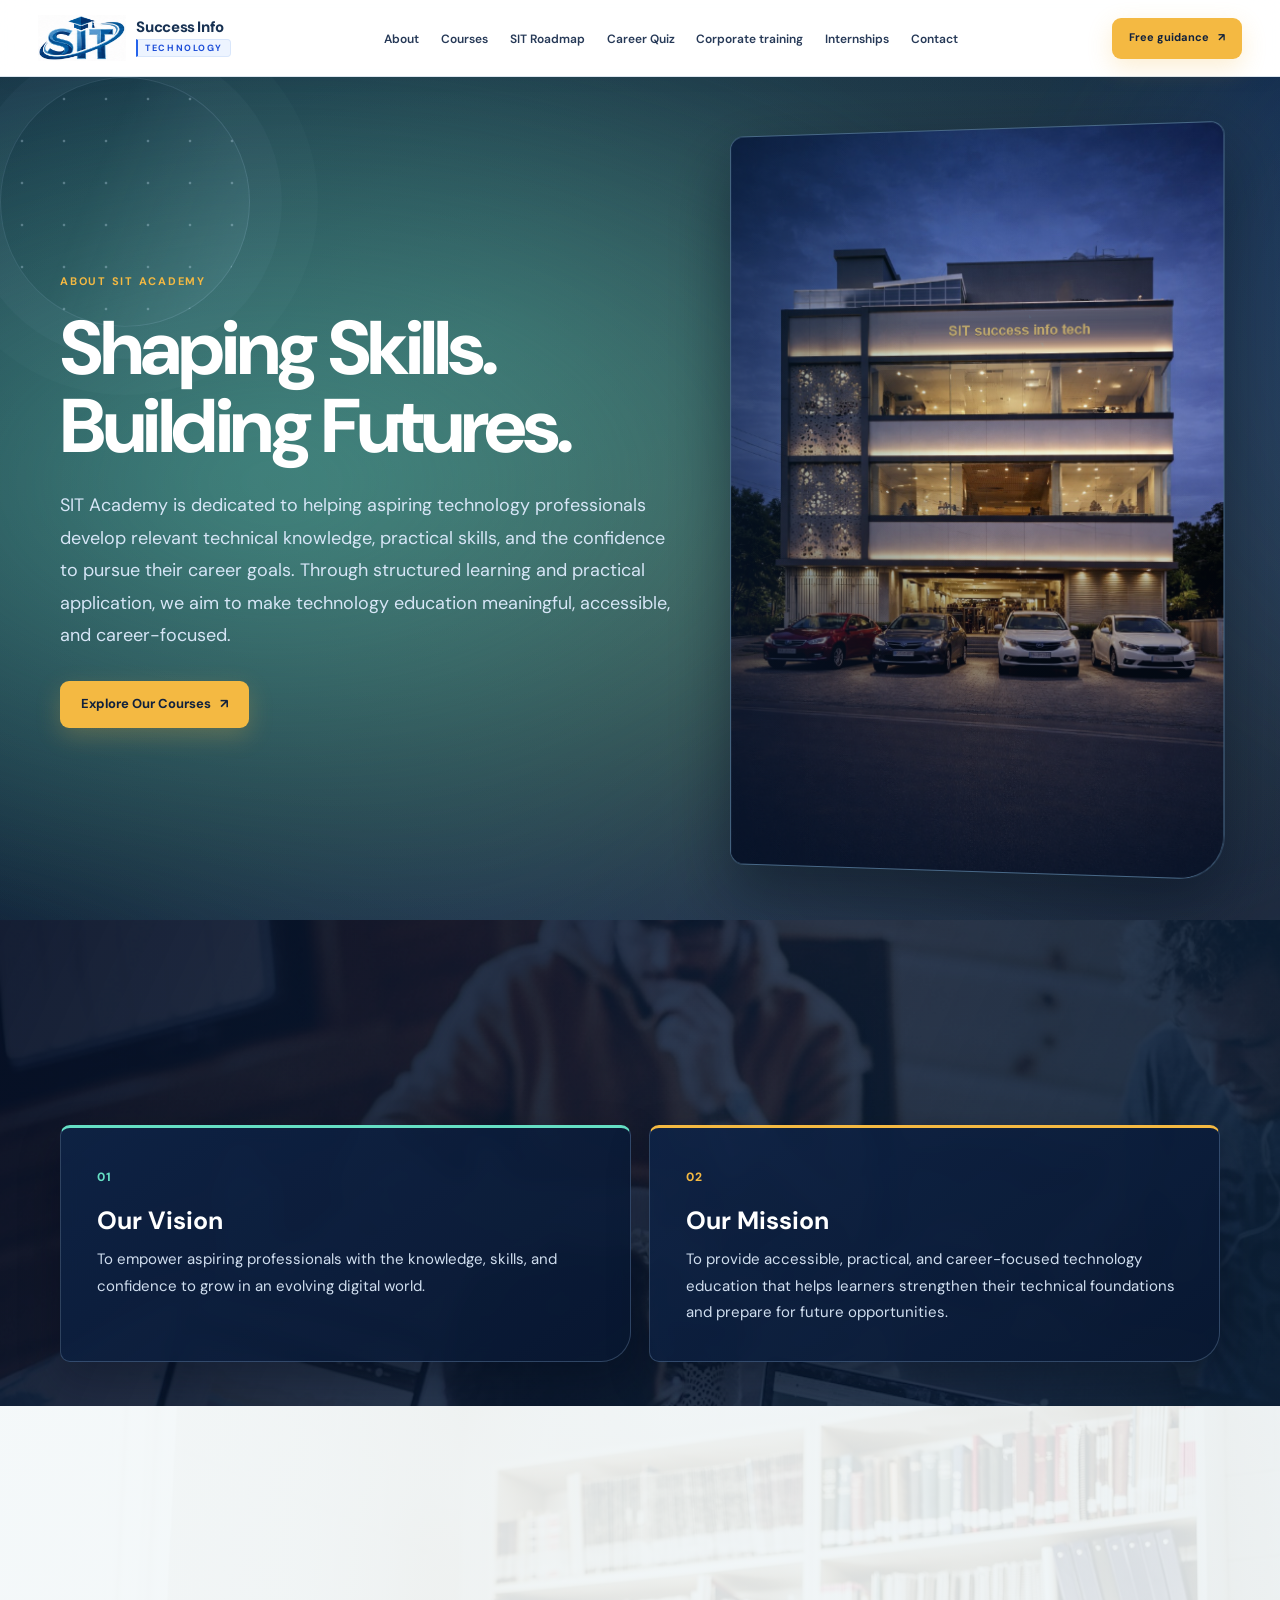
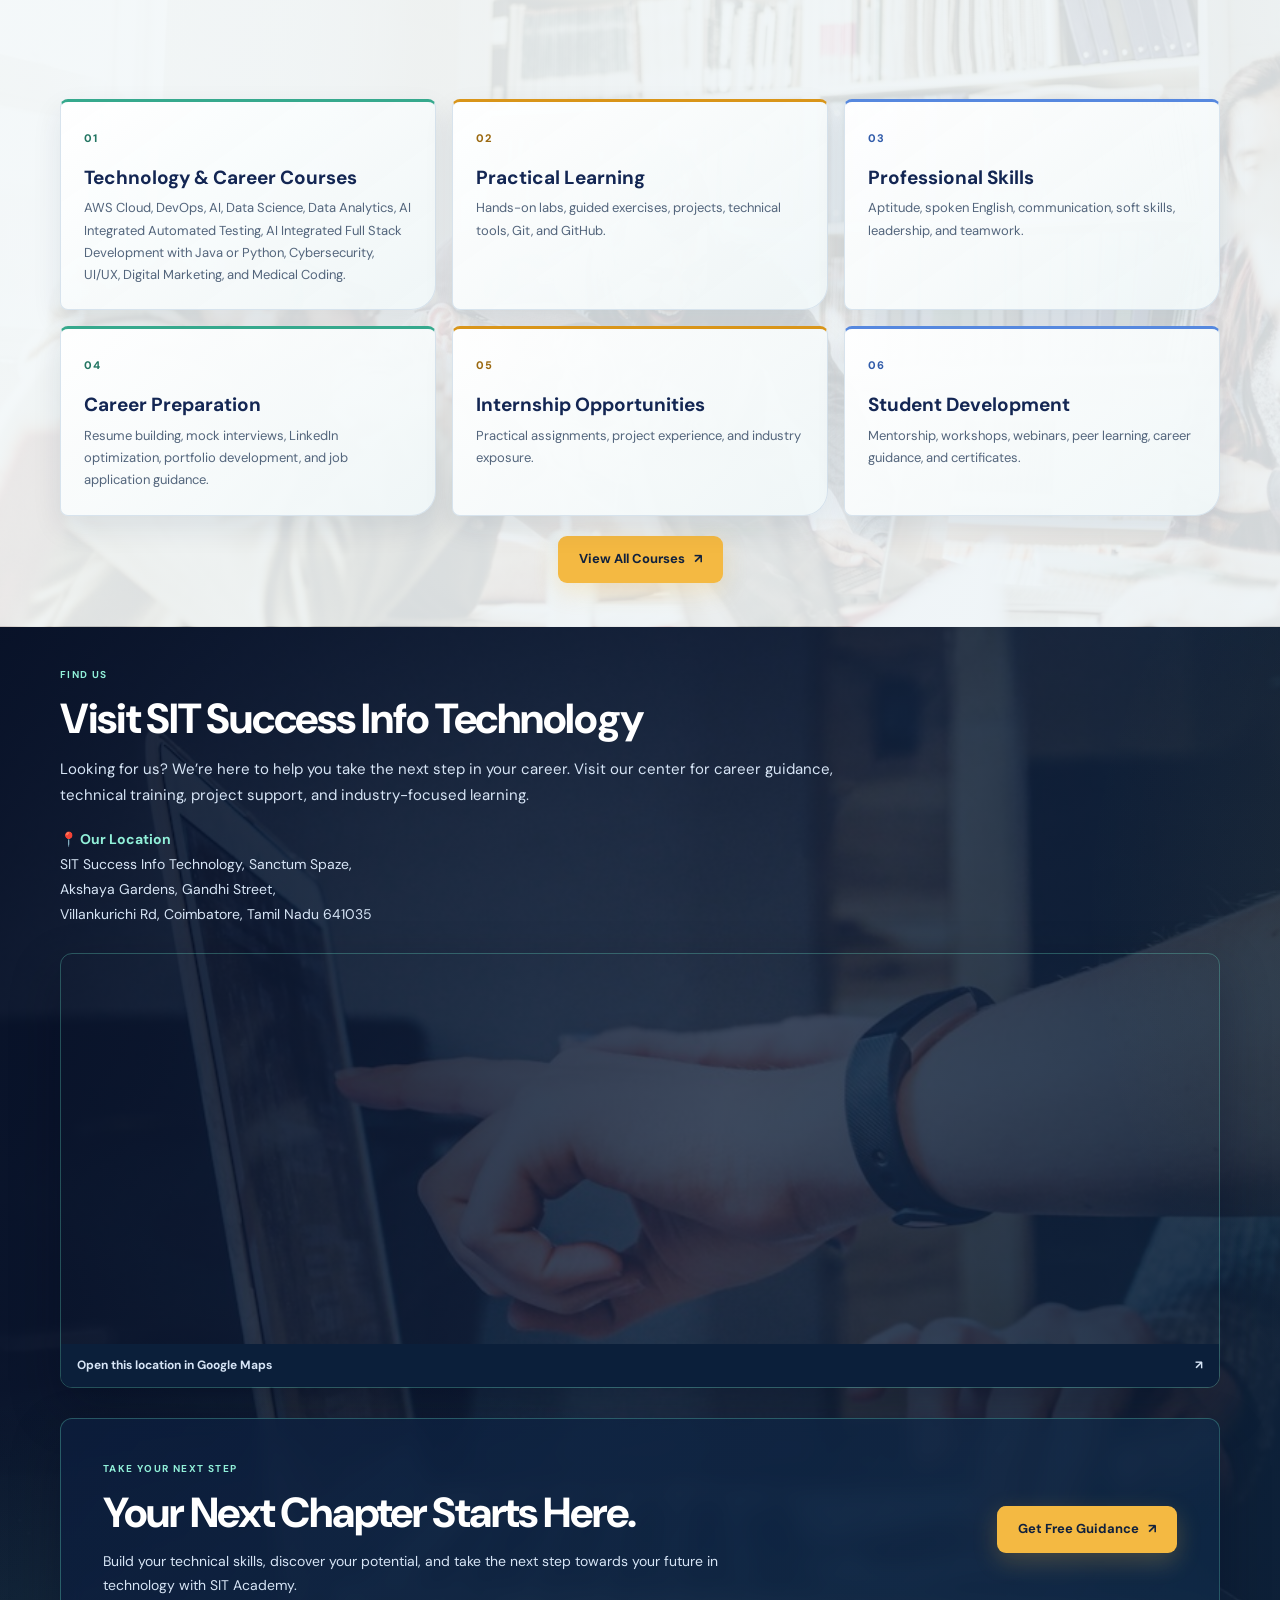
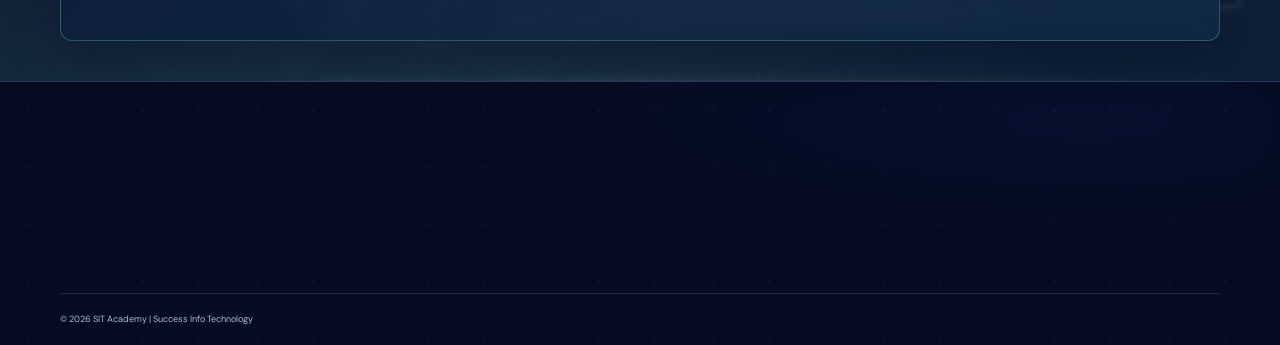
==== commit 65bb4486: "Update SIT website" ====
--- a/about.html
+++ b/about.html
@@ -14,7 +14,7 @@
 <body class="about-page">
   <header class="header">
     <div class="wrap nav-wrap">
-      <a class="logo" href="index.html#home" aria-label="SIT home"><img src="images/sit-logo.png" alt="SIT Success Info Technology"></a>
+      <a class="logo" href="index.html#home" aria-label="SIT home"><img src="images/sit-logo.png" alt=""><span class="logo-name">Success Info<span>Technology</span></span></a>
       <nav aria-label="Main navigation">
         <ul class="nav-links" id="aboutNavLinks">
           <li><a href="about.html" aria-current="page">About</a></li>
--- a/styles.css
+++ b/styles.css
@@ -83,10 +83,10 @@
     .nav-wrap { width: 100%; max-width: none; height: 74px; display: flex; align-items: center; gap: 28px; margin-inline: auto; padding-inline: clamp(20px, 3vw, 48px); }
     .nav-wrap > nav { flex: 1; min-width: 0; display: flex; justify-content: center; }
     .logo { display: inline-flex; align-items: center; gap: 10px; flex: 0 0 auto; line-height: 1; }
-    .logo img { display: block; width: 112px; height: 74px; object-fit: contain; transition: transform .25s; }
+    .logo img { display: block; width: 88px; height: 48px; object-fit: contain; transition: transform .25s; }
     .logo:hover img { transform: translateY(-2px); }
-    .logo-name { display: grid; gap: 4px; color: #0b1f3a; font-size: 10px; font-weight: 800; letter-spacing: .09em; line-height: 1.2; white-space: nowrap; }
-    .logo-name span { color: #2563eb; font-size: 9px; letter-spacing: .16em; }
+    .logo-name { display: grid; justify-items: start; gap: 4px; color: #183253; font: 800 15px/1 var(--display); letter-spacing: -.025em; white-space: nowrap; }
+    .logo-name span { width: max-content; padding: 4px 7px 3px; color: #1d4ed8; background: #edf4ff; border: 1px solid #d8e6fb; border-left: 2px solid #2563eb; border-radius: 0 4px 4px 0; font: 700 9px/1 var(--body); letter-spacing: .17em; text-transform: uppercase; }
     .nav-links { display: flex; align-items: center; justify-content: center; gap: 21px; margin: 0 auto; padding: 0; list-style: none; }
     .nav-links a { color: var(--deep-navy); font-size: 12px; font-weight: 600; transition: color .2s; }
     .nav-links a:hover { color: var(--primary-blue); }
@@ -547,7 +547,7 @@
     .footer-grid { display: grid; grid-template-columns: 1.3fr 1fr 1fr 1.35fr; gap: 38px; padding-bottom: 42px; }
     .footer .logo img { width: 142px; height: 58px; }
     .footer .logo-name { color: #f4f8ff; }
-    .footer .logo-name span { color: #bfdbfe; }
+    .footer .logo-name span { color: #bfdbfe; background: rgba(71, 115, 190, .16); border-color: rgba(147, 184, 240, .25); border-left-color: #60a5fa; }
     .footer-about p { max-width: 250px; margin: 18px 0 0; color: #8ea3c8; font-size: 11px; }
     .footer-col h3 { margin: 3px 0 14px; color: #dce9ff; font-size: 11px; letter-spacing: .05em; }
     .footer-col p { margin: 8px 0; color: #8ea3c8; font-size: 10px; line-height: 1.6; }
@@ -628,6 +628,7 @@
 
     @media (max-width: 1000px) {
       .nav-wrap { gap: 15px; }.nav-links { gap: 12px; }.nav-links a, .nav-course-toggle { font-size: 11px; }.nav-actions .btn { display: none; }
+      .header .logo img { width: 80px; height: 44px; }
       .hero-layout { gap: 30px; }.hero h1 { font-size: clamp(37px, 5.12vw, 54px); }
       .addon-benefits-grid { grid-template-columns: repeat(2, minmax(0, 1fr)); }
     }
@@ -635,8 +636,10 @@
       html { scroll-padding-top: 70px; }.wrap { width: min(100% - 34px, var(--wrap)); }.section { padding: 72px 0; }
       .announcement { font-size: 10px; gap: 6px; }.announcement a { margin-left: 0; }
       .nav-wrap { width: 100%; height: 64px; justify-content: space-between; padding-inline: 17px; }.menu-toggle { display: block; order: 3; }.nav-actions { margin-left: auto; }.search-trigger { width: 39px; height: 39px; padding: 0; justify-content: center; font-size: 0; }.search-trigger kbd { display: none; }
-      .header .logo img { width: min(100px, 29vw); height: 62px; }
+      .header .logo img { width: min(72px, 20vw); height: 40px; }
       .header .logo { gap: 7px; }
+      .header .logo-name { font-size: 14px; }
+      .header .logo-name span { padding: 3px 6px 2px; font-size: 8px; }
       .nav-links { position: absolute; top: 64px; left: 0; right: 0; display: none; align-items: stretch; padding: 10px 18px 17px; background: #07112d; border-bottom: 1px solid var(--line); }
       .nav-links.open { display: grid; grid-template-columns: repeat(2, 1fr); gap: 2px 12px; }.nav-links a { display: block; padding: 10px; font-size: 12px; }
       .nav-courses, .nav-internships { grid-column: 1/-1; }
@@ -1136,7 +1139,9 @@
       .footer-grid { grid-template-columns: repeat(2, minmax(0, 1fr)); }
     }
     @media (max-width: 480px) {
-      .header .logo img { width: min(90px, 27vw); height: 60px; }
+      .header .logo img { width: min(66px, 19vw); height: 36px; }
+      .header .logo-name { font-size: 12px; }
+      .header .logo-name span { padding: 3px 5px 2px; font-size: 7px; }
       .wrap { width: min(100% - 34px, var(--wrap)); }
       .hero h1 { font-size: clamp(40px, 11.5vw, 52px); }
       .hero-buttons { align-items: stretch; flex-direction: column; }
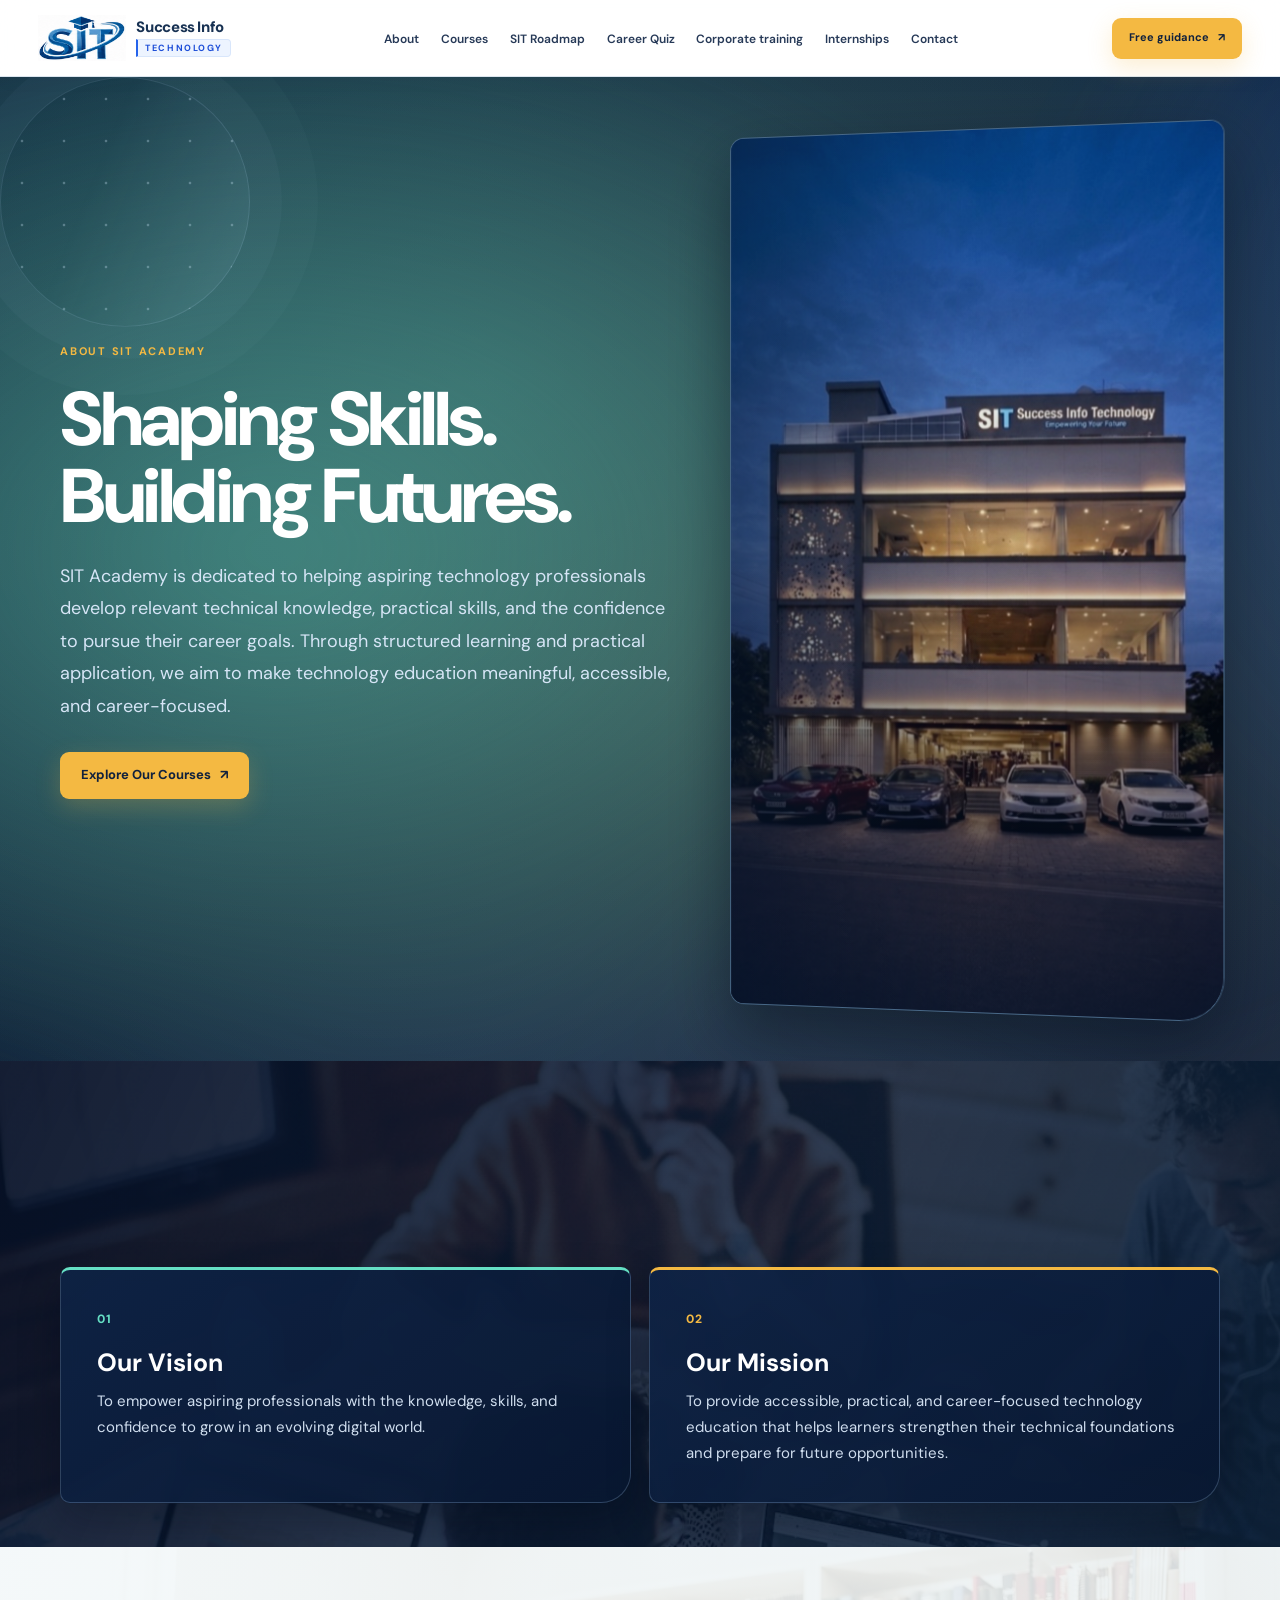
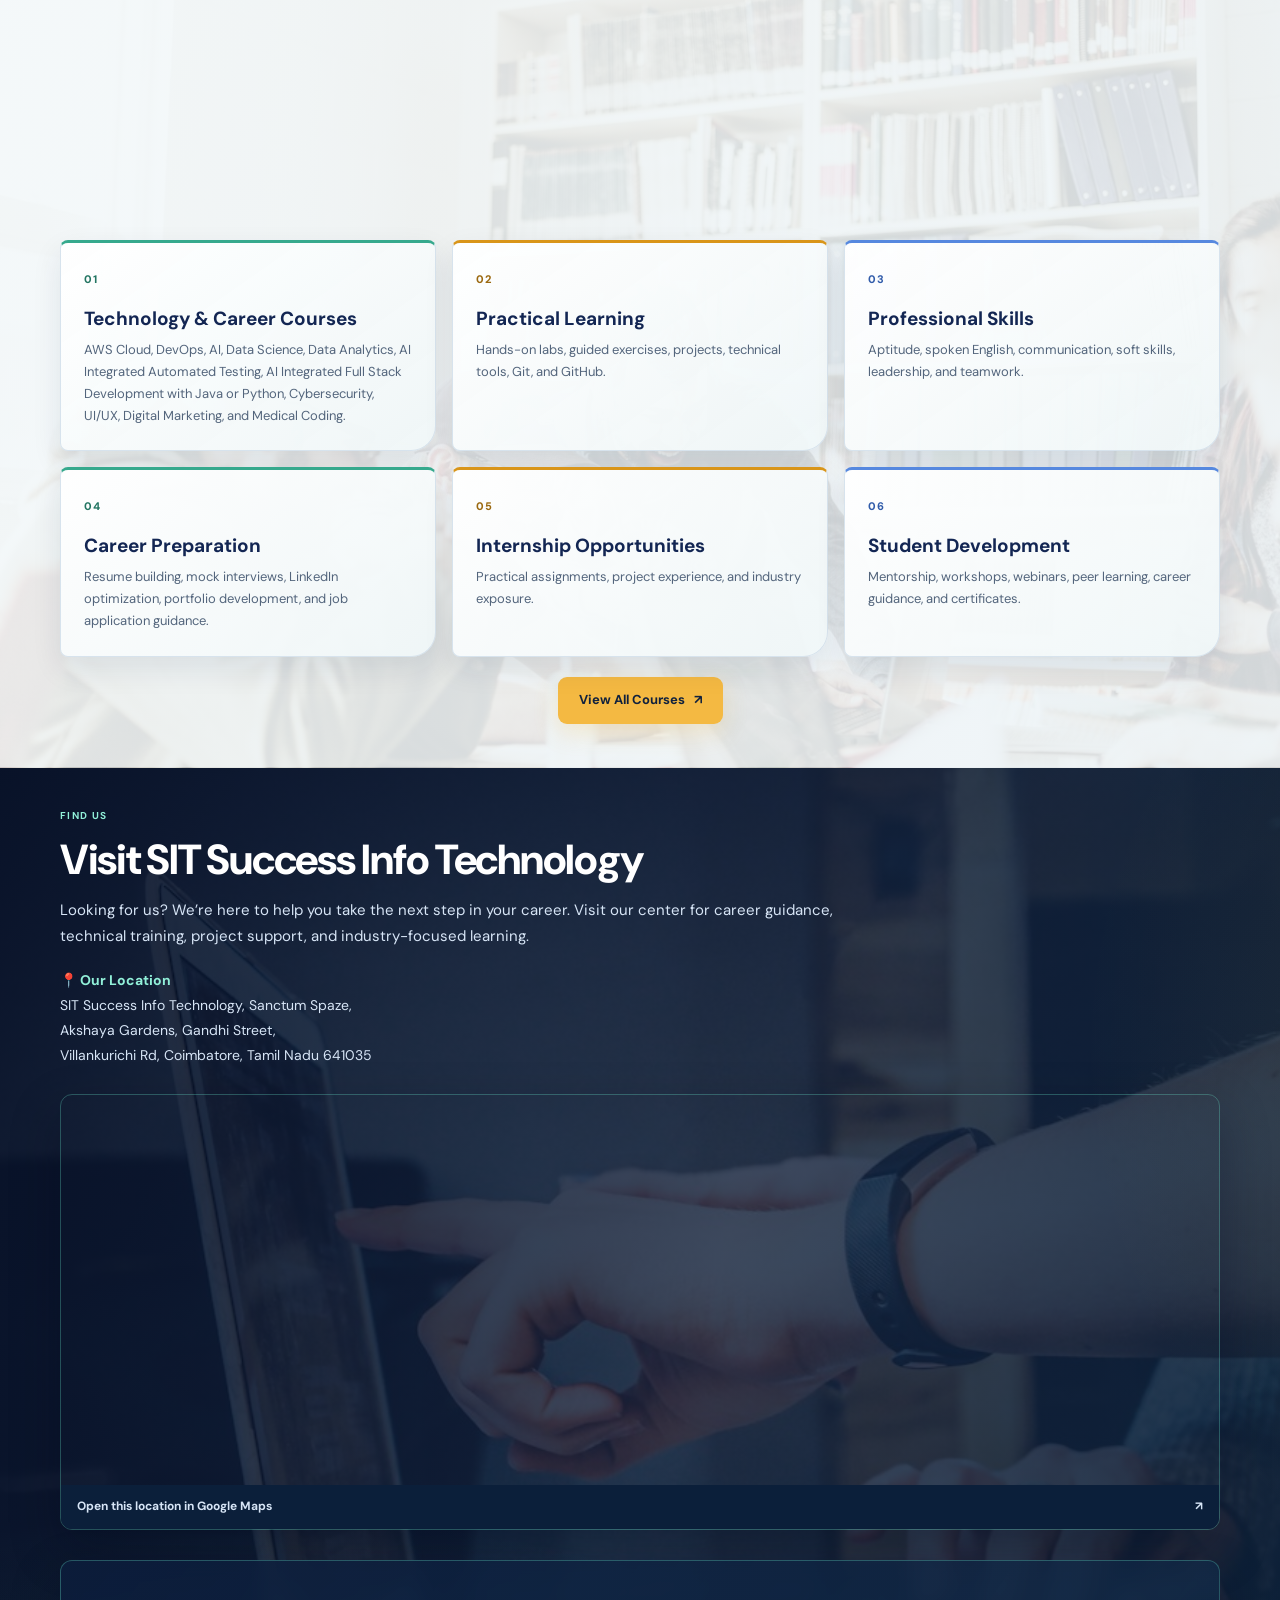
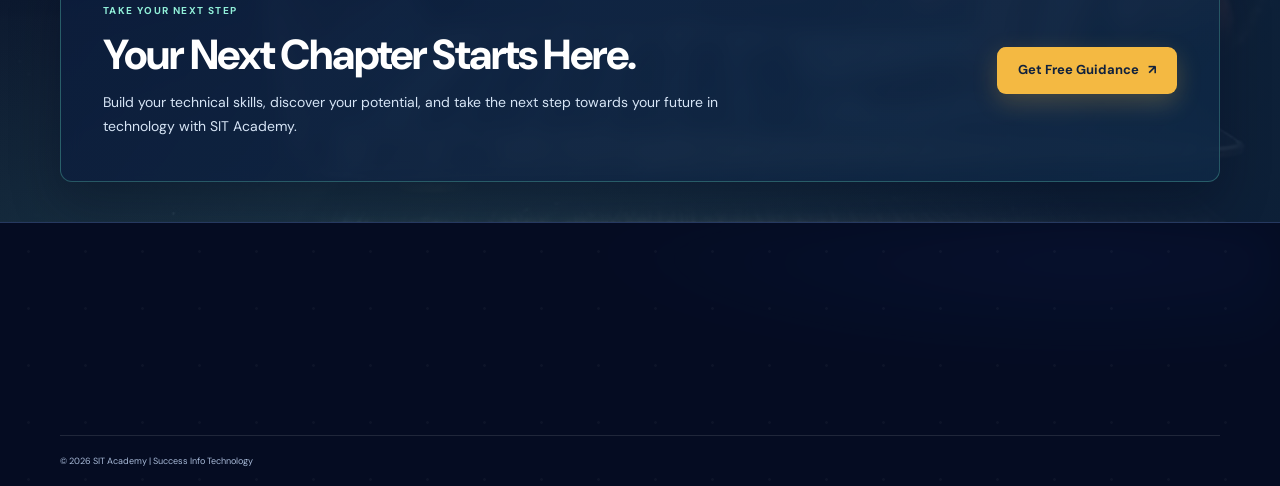
==== commit 726ab9bb: "Update SIT website" ====
--- a/about.html
+++ b/about.html
@@ -41,7 +41,7 @@
           <a class="btn btn-yellow" href="index.html#courses">Explore Our Courses <span aria-hidden="true">↗</span></a>
         </div>
         <figure class="about-intro-visual">
-          <img src="images/sit-success-info-tech-sign.png" alt="SIT Success Info Technology sign on the building in Coimbatore">
+          <img src="images/about-sit-building.jpg" alt="SIT Success Info Technology building in Coimbatore at dusk">
         </figure>
       </div>
     </section>
--- a/styles.css
+++ b/styles.css
@@ -978,7 +978,7 @@
       background-position: center, center 45%;
       background-size: cover;
     }
-    .contact-page .contact-copy { position: relative; max-width: 560px; padding: clamp(28px, 4vw, 46px); color: #f4f8ff; background: transparent; border: 0; border-radius: 0; box-shadow: none; }
+    .contact-page .contact-copy { position: relative; align-self: start; max-width: 560px; padding: clamp(28px, 4vw, 46px); color: #f4f8ff; background: transparent; border: 0; border-radius: 0; box-shadow: none; }
     .contact-page .contact-copy .eyebrow { margin-bottom: 14px; color: #91f0d9; }
     .contact-page .contact-copy h1 { color: #fff; }
     .contact-page .contact-copy > p:not(.eyebrow) { color: #d7e5f6; }
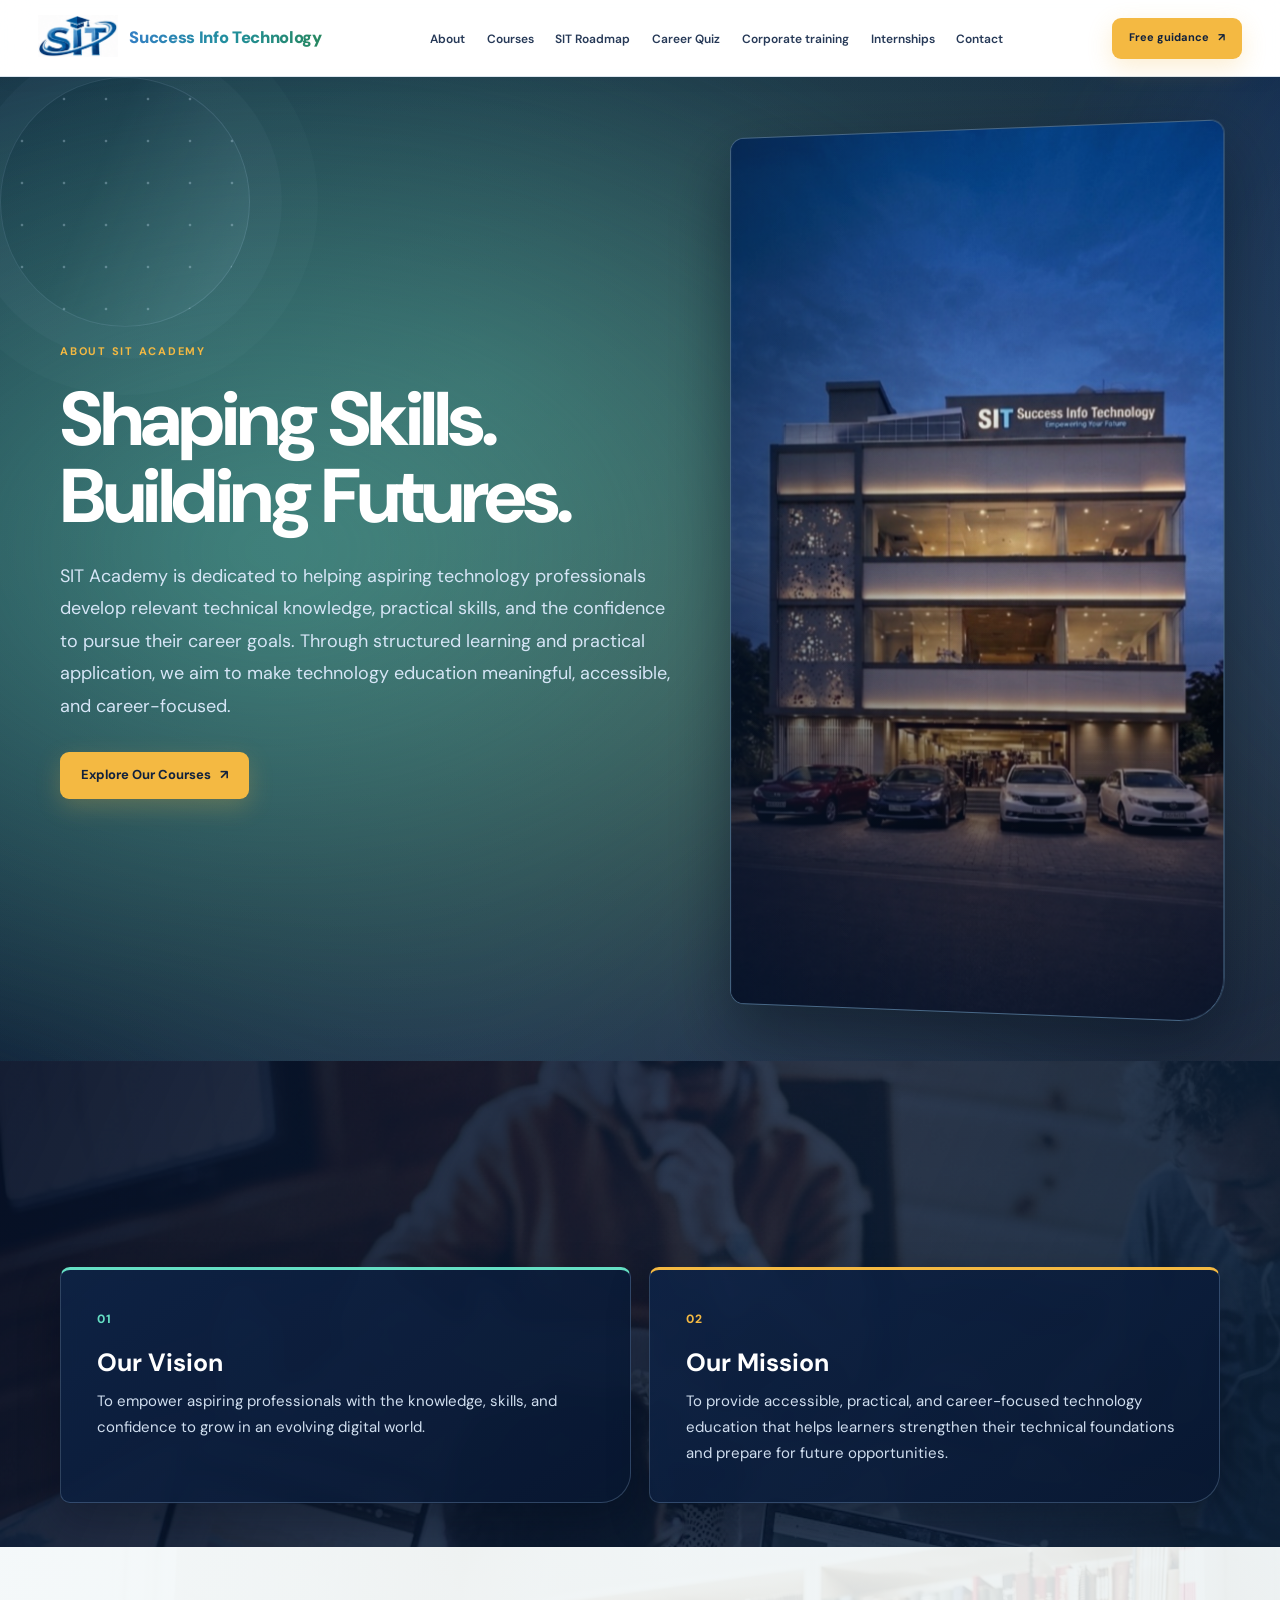
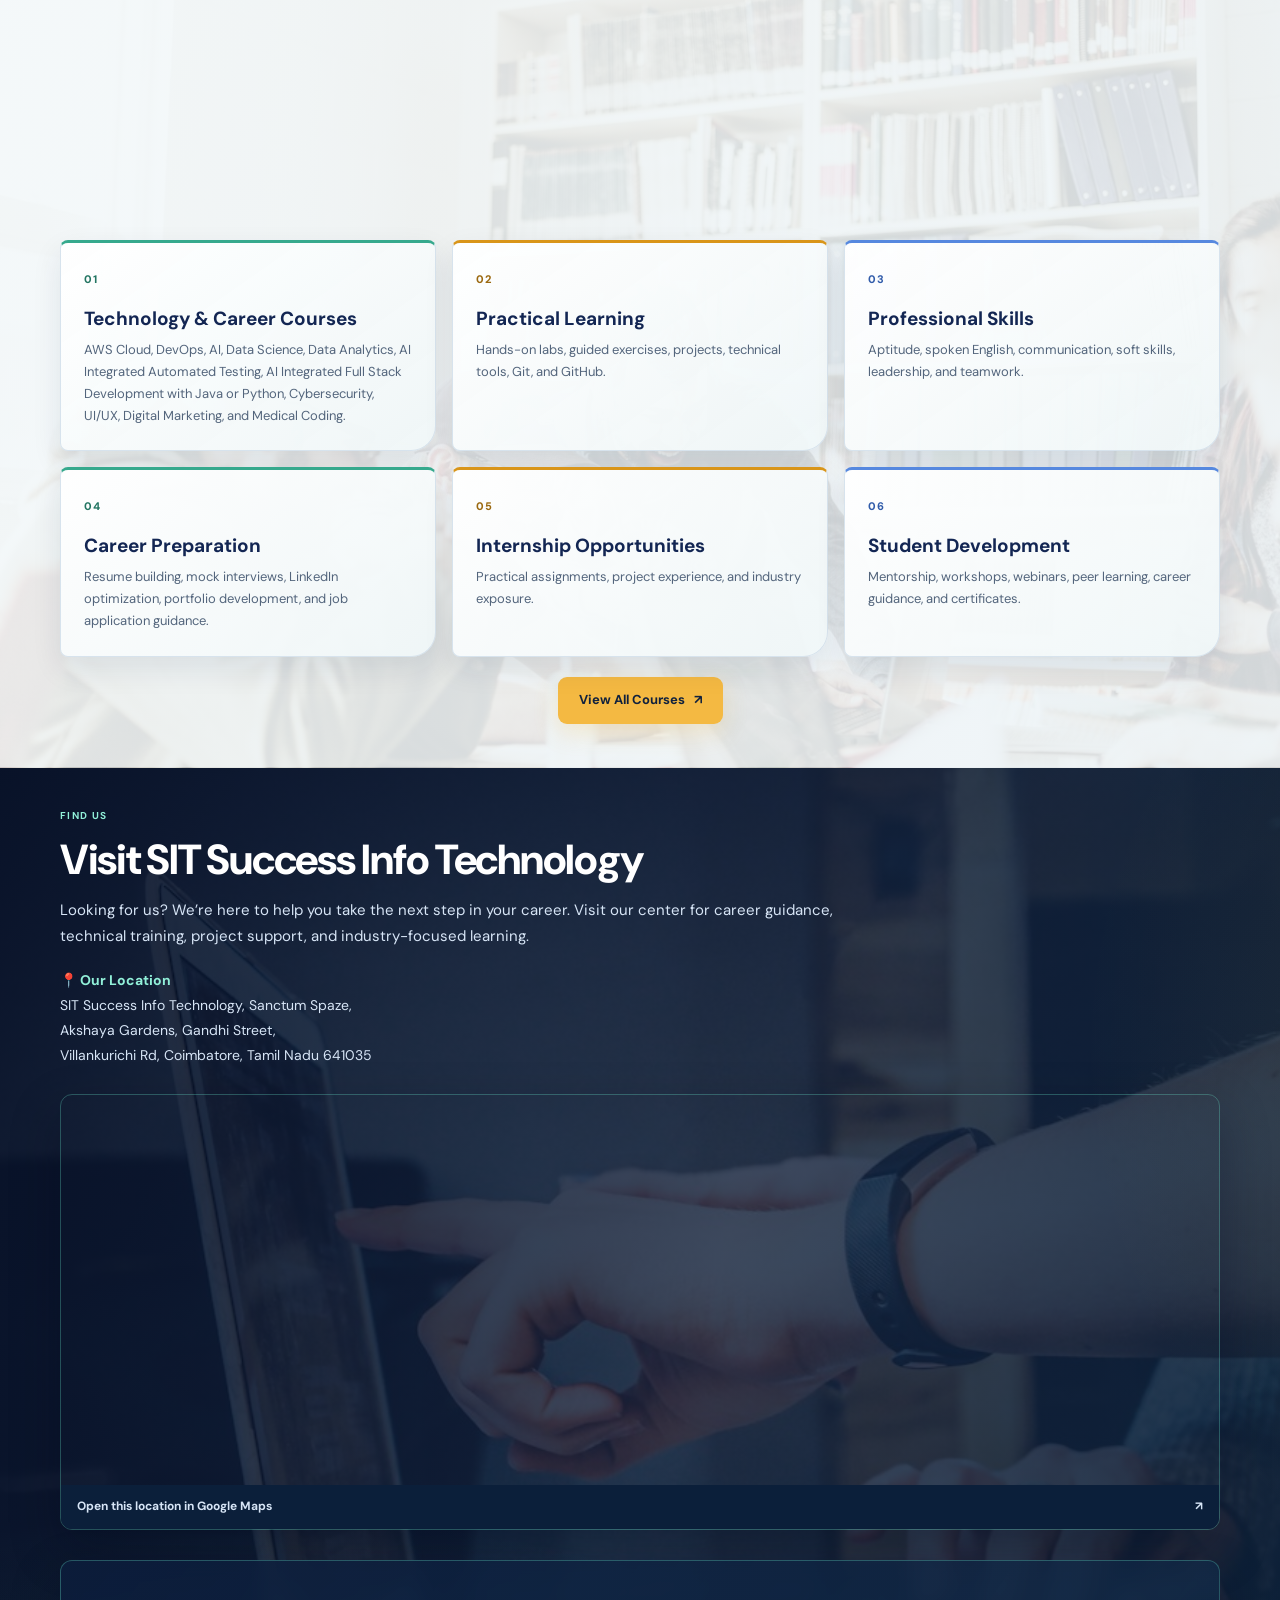
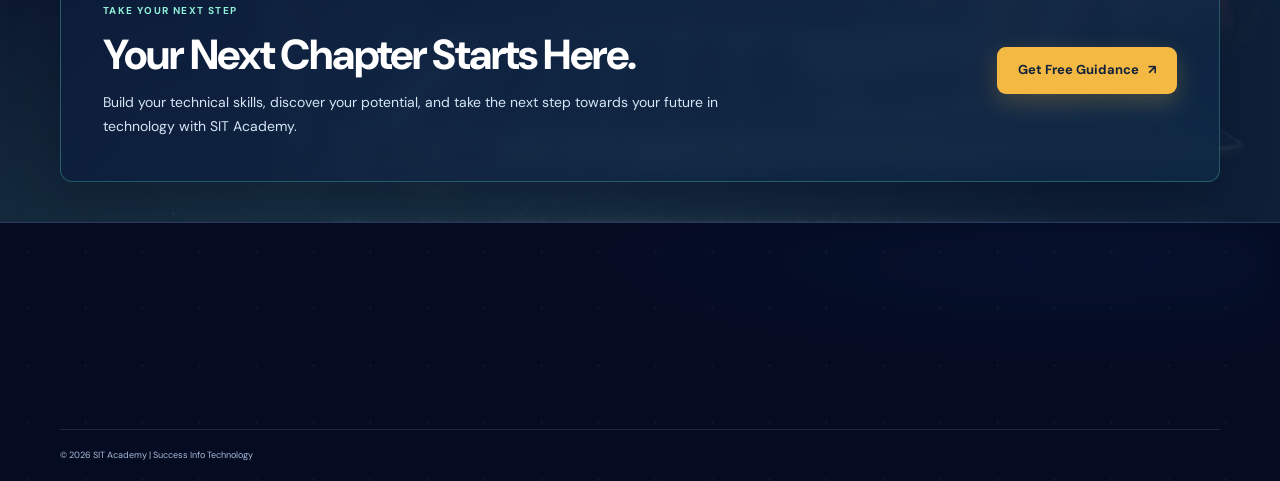
==== commit 6f80e39b: "Update SIT website" ====
--- a/about.html
+++ b/about.html
@@ -8,13 +8,13 @@
   <title>About SIT Academy | Success Info Technology</title>
   <link rel="preconnect" href="https://fonts.googleapis.com">
   <link rel="preconnect" href="https://fonts.gstatic.com" crossorigin>
-  <link href="https://fonts.googleapis.com/css2?family=Bricolage+Grotesque:opsz,wght@12..96,500;12..96,600;12..96,700;12..96,800&family=DM+Sans:wght@400;500;600;700&display=swap" rel="stylesheet">
+  <link href="https://fonts.googleapis.com/css2?family=Bricolage+Grotesque:opsz,wght@12..96,500;12..96,600;12..96,700;12..96,800&family=DM+Sans:wght@400;500;600;700;800;900&display=swap" rel="stylesheet">
   <link rel="stylesheet" href="styles.css">
 </head>
 <body class="about-page">
   <header class="header">
     <div class="wrap nav-wrap">
-      <a class="logo" href="index.html#home" aria-label="SIT home"><img src="images/sit-logo.png" alt=""><span class="logo-name">Success Info<span>Technology</span></span></a>
+      <a class="logo" href="index.html#home" aria-label="SIT home"><img src="images/sit-logo.png" alt=""><span class="logo-name"><span class="logo-word-success">Success</span> <span class="logo-word-info">Info</span> <span class="logo-word-technology">Technology</span></span></a>
       <nav aria-label="Main navigation">
         <ul class="nav-links" id="aboutNavLinks">
           <li><a href="about.html" aria-current="page">About</a></li>
@@ -116,7 +116,7 @@
     <div class="wrap">
       <div class="footer-grid">
         <div class="footer-about">
-          <a class="logo" href="index.html#home" aria-label="SIT home"><img src="images/sit-logo.svg" alt=""><span class="logo-name">SUCCESS INFO<span>TECHNOLOGY</span></span></a>
+          <a class="logo" href="index.html#home" aria-label="SIT home"><img src="images/sit-logo.png" alt=""><span class="logo-name"><span class="logo-word-success">Success</span> <span class="logo-word-info">Info</span> <span class="logo-word-technology">Technology</span></span></a>
           <p>Explore practical technology courses, build skills through hands-on learning, and plan your next career step with SIT Academy.</p>
         </div>
         <div class="footer-col"><h3>Explore</h3><a href="index.html#courses">Technology courses</a><a href="index.html#finder">Career quiz</a><a href="index.html#corporate-training">Corporate training</a><a href="index.html#internships">Internship pathways</a></div>
--- a/styles.css
+++ b/styles.css
@@ -82,11 +82,28 @@
     .header { position: sticky; top: 0; z-index: 80; background: rgba(255,255,255,0.9); border-bottom: 1px solid rgba(11,31,58,0.08); backdrop-filter: blur(18px); }
     .nav-wrap { width: 100%; max-width: none; height: 74px; display: flex; align-items: center; gap: 28px; margin-inline: auto; padding-inline: clamp(20px, 3vw, 48px); }
     .nav-wrap > nav { flex: 1; min-width: 0; display: flex; justify-content: center; }
-    .logo { display: inline-flex; align-items: center; gap: 10px; flex: 0 0 auto; line-height: 1; }
-    .logo img { display: block; width: 88px; height: 48px; object-fit: contain; transition: transform .25s; }
-    .logo:hover img { transform: translateY(-2px); }
-    .logo-name { display: grid; justify-items: start; gap: 4px; color: #183253; font: 800 15px/1 var(--display); letter-spacing: -.025em; white-space: nowrap; }
-    .logo-name span { width: max-content; padding: 4px 7px 3px; color: #1d4ed8; background: #edf4ff; border: 1px solid #d8e6fb; border-left: 2px solid #2563eb; border-radius: 0 4px 4px 0; font: 700 9px/1 var(--body); letter-spacing: .17em; text-transform: uppercase; }
+    .logo { display: inline-flex; align-items: center; gap: 11px; flex: 0 0 auto; line-height: 1; text-decoration: none; }
+    .header .logo { transform: translateY(-2px); }
+    .logo img { display: block; width: 80px; height: 44px; object-fit: contain; transition: transform .25s ease; }
+    .logo:hover img { transform: translateY(-2px) scale(1.02); }
+    .logo-name {
+      position: relative;
+      top: 2px;
+      display: block;
+      color: transparent;
+      background: linear-gradient(100deg, #347fc4 0%, #218f9d 52%, #27875f 100%);
+      background-clip: text;
+      -webkit-background-clip: text;
+      -webkit-text-fill-color: transparent;
+      font-family: 'DM Sans', sans-serif;
+      font-size: 16.5px;
+      font-weight: 900;
+      line-height: 1.15;
+      letter-spacing: -0.02em;
+      white-space: nowrap;
+      transition: color .2s;
+    }
+    .logo-name > span { color: inherit; }
     .nav-links { display: flex; align-items: center; justify-content: center; gap: 21px; margin: 0 auto; padding: 0; list-style: none; }
     .nav-links a { color: var(--deep-navy); font-size: 12px; font-weight: 600; transition: color .2s; }
     .nav-links a:hover { color: var(--primary-blue); }
@@ -545,9 +562,9 @@
     .footer::before { position: absolute; z-index: -1; inset: 0; content: ""; opacity: .72; background: radial-gradient(ellipse at 12% 20%, #536fea32 0, transparent 34%), radial-gradient(ellipse at 82% 25%, #45c6b730 0, transparent 32%), radial-gradient(ellipse at 66% 88%, #f6bc4a21 0, transparent 32%), radial-gradient(ellipse at 35% 78%, #a05fe51d 0, transparent 30%); background-size: 160% 160%; filter: blur(20px); animation: page-color-drift 13s ease-in-out infinite alternate, page-color-shift 27s linear infinite; pointer-events: none; }
     .footer::after { position: absolute; z-index: -1; inset: 0; content: ""; opacity: .18; background-image: radial-gradient(circle, #ffffff8a 0 1px, transparent 1.7px), linear-gradient(115deg, transparent 30%, #ffffff0c 49%, transparent 68%); background-size: 57px 57px, 220% 100%; animation: page-particle-drift 19s linear infinite, page-sheen-drift 12s ease-in-out infinite alternate; pointer-events: none; }
     .footer-grid { display: grid; grid-template-columns: 1.3fr 1fr 1fr 1.35fr; gap: 38px; padding-bottom: 42px; }
-    .footer .logo img { width: 142px; height: 58px; }
-    .footer .logo-name { color: #f4f8ff; }
-    .footer .logo-name span { color: #bfdbfe; background: rgba(71, 115, 190, .16); border-color: rgba(147, 184, 240, .25); border-left-color: #60a5fa; }
+    .footer .logo { gap: 7px; max-width: 100%; }
+    .footer .logo img { flex: 0 0 auto; width: 112px; height: 46px; border-radius: 4px; }
+    .footer .logo-name { min-width: 0; background-image: linear-gradient(100deg, #8cc9f0 0%, #79d2c1 52%, #96d99e 100%); font-size: 12px; line-height: 1.05; }
     .footer-about p { max-width: 250px; margin: 18px 0 0; color: #8ea3c8; font-size: 11px; }
     .footer-col h3 { margin: 3px 0 14px; color: #dce9ff; font-size: 11px; letter-spacing: .05em; }
     .footer-col p { margin: 8px 0; color: #8ea3c8; font-size: 10px; line-height: 1.6; }
@@ -560,6 +577,13 @@
     }
     @media (max-width: 760px) {
       body:not(.about-page) .footer-grid { grid-template-columns: repeat(2, minmax(0, 1fr)); }
+      .footer .logo img { width: 96px; height: 40px; }
+      .footer .logo-name { font-size: 11px; }
+    }
+    @media (max-width: 420px) {
+      .footer .logo { gap: 5px; }
+      .footer .logo img { width: 86px; height: 36px; }
+      .footer .logo-name { font-size: 10px; }
     }
     .floating-enquire, .back-top { position: fixed; z-index: 60; right: 22px; display: grid; place-items: center; width: 48px; height: 48px; border: 0; border-radius: 50%; box-shadow: 0 8px 26px #02081766; cursor: pointer; transition: transform .2s, opacity .2s; }
     .floating-enquire { bottom: 23px; color: #142143; background: var(--yellow); font-size: 20px; }
@@ -628,7 +652,7 @@
 
     @media (max-width: 1000px) {
       .nav-wrap { gap: 15px; }.nav-links { gap: 12px; }.nav-links a, .nav-course-toggle { font-size: 11px; }.nav-actions .btn { display: none; }
-      .header .logo img { width: 80px; height: 44px; }
+      .header .logo img { width: 74px; height: 40px; }
       .hero-layout { gap: 30px; }.hero h1 { font-size: clamp(37px, 5.12vw, 54px); }
       .addon-benefits-grid { grid-template-columns: repeat(2, minmax(0, 1fr)); }
     }
@@ -636,10 +660,8 @@
       html { scroll-padding-top: 70px; }.wrap { width: min(100% - 34px, var(--wrap)); }.section { padding: 72px 0; }
       .announcement { font-size: 10px; gap: 6px; }.announcement a { margin-left: 0; }
       .nav-wrap { width: 100%; height: 64px; justify-content: space-between; padding-inline: 17px; }.menu-toggle { display: block; order: 3; }.nav-actions { margin-left: auto; }.search-trigger { width: 39px; height: 39px; padding: 0; justify-content: center; font-size: 0; }.search-trigger kbd { display: none; }
-      .header .logo img { width: min(72px, 20vw); height: 40px; }
-      .header .logo { gap: 7px; }
-      .header .logo-name { font-size: 14px; }
-      .header .logo-name span { padding: 3px 6px 2px; font-size: 8px; }
+      .header .logo img { width: min(66px, 18vw); height: 36px; }
+      .header .logo-name { font-size: 13px; }
       .nav-links { position: absolute; top: 64px; left: 0; right: 0; display: none; align-items: stretch; padding: 10px 18px 17px; background: #07112d; border-bottom: 1px solid var(--line); }
       .nav-links.open { display: grid; grid-template-columns: repeat(2, 1fr); gap: 2px 12px; }.nav-links a { display: block; padding: 10px; font-size: 12px; }
       .nav-courses, .nav-internships { grid-column: 1/-1; }
@@ -1139,9 +1161,8 @@
       .footer-grid { grid-template-columns: repeat(2, minmax(0, 1fr)); }
     }
     @media (max-width: 480px) {
-      .header .logo img { width: min(66px, 19vw); height: 36px; }
-      .header .logo-name { font-size: 12px; }
-      .header .logo-name span { padding: 3px 5px 2px; font-size: 7px; }
+      .header .logo img { width: min(60px, 17vw); height: 33px; }
+      .header .logo-name { font-size: 11.5px; }
       .wrap { width: min(100% - 34px, var(--wrap)); }
       .hero h1 { font-size: clamp(40px, 11.5vw, 52px); }
       .hero-buttons { align-items: stretch; flex-direction: column; }
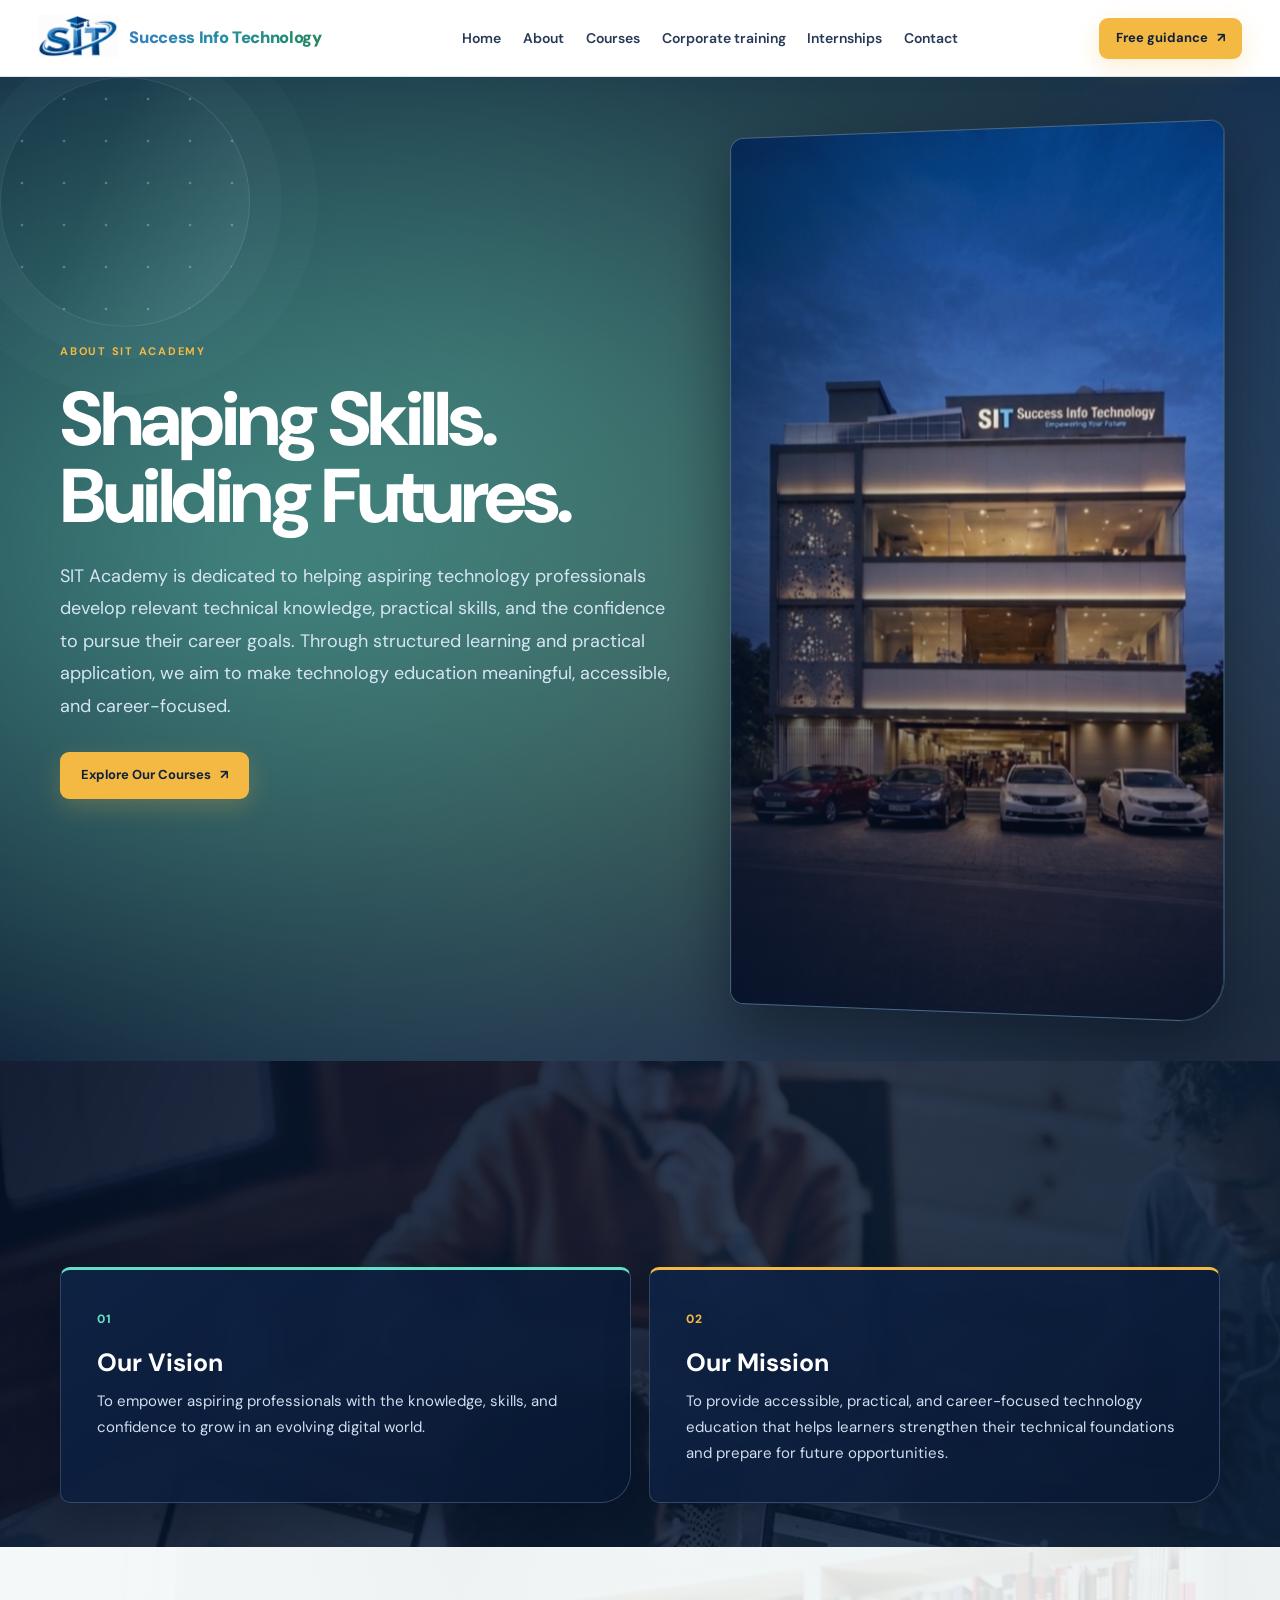
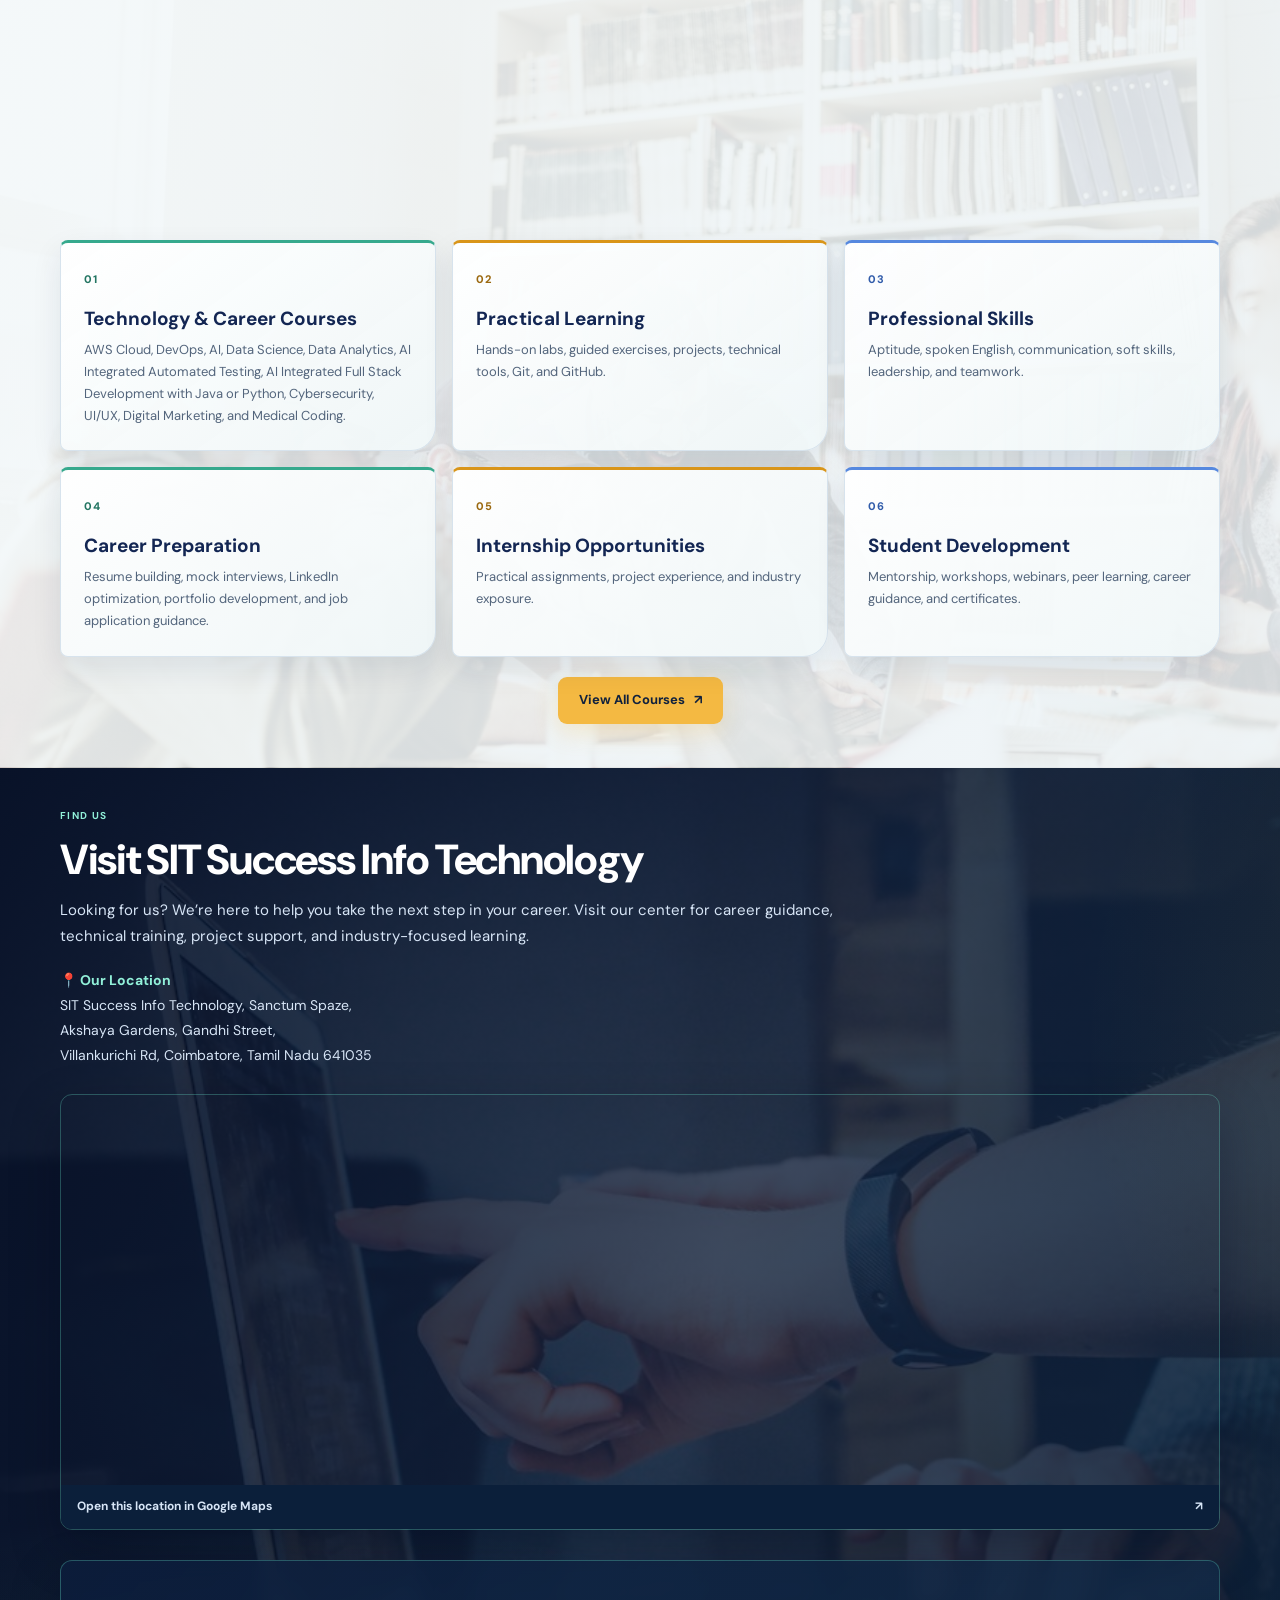
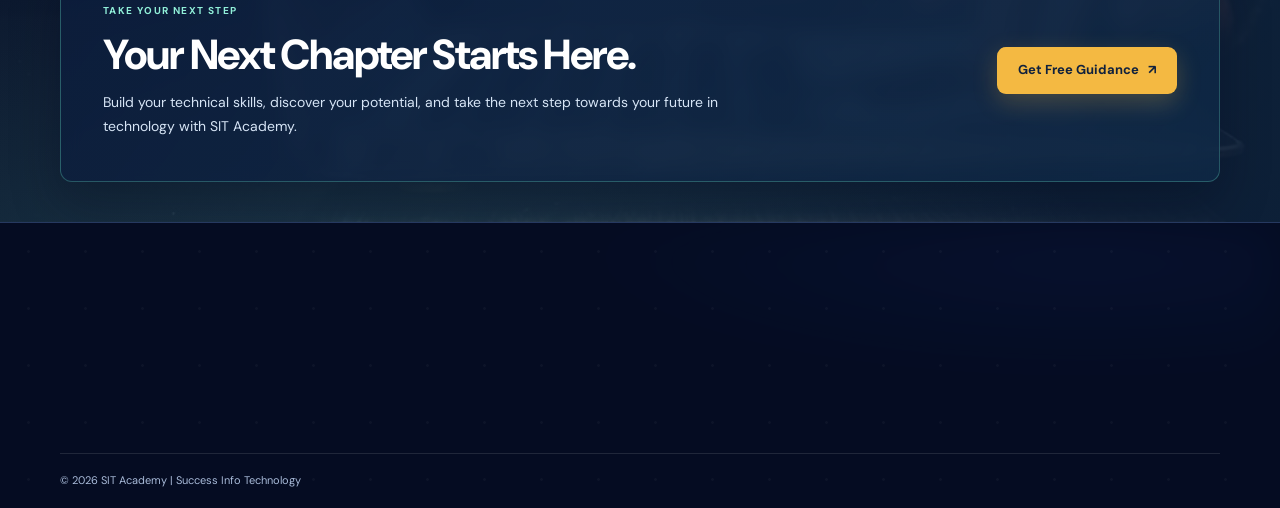
==== commit a434e814: "Update SIT website" ====
--- a/about.html
+++ b/about.html
@@ -17,10 +17,9 @@
       <a class="logo" href="index.html#home" aria-label="SIT home"><img src="images/sit-logo.png" alt=""><span class="logo-name"><span class="logo-word-success">Success</span> <span class="logo-word-info">Info</span> <span class="logo-word-technology">Technology</span></span></a>
       <nav aria-label="Main navigation">
         <ul class="nav-links" id="aboutNavLinks">
+          <li><a href="index.html#home">Home</a></li>
           <li><a href="about.html" aria-current="page">About</a></li>
           <li><a href="index.html#courses">Courses</a></li>
-          <li><a href="index.html#roadmap">SIT Roadmap</a></li>
-          <li><a href="index.html#finder">Career Quiz</a></li>
           <li><a href="index.html#corporate-training">Corporate training</a></li>
           <li><a href="index.html#internships">Internships</a></li>
           <li><a href="contact.html">Contact</a></li>
--- a/styles.css
+++ b/styles.css
@@ -112,6 +112,7 @@
     .nav-course-toggle { display: inline-flex; align-items: center; padding: 8px 0; color: var(--deep-navy); background: transparent; border: 0; cursor: pointer; font: 600 12px var(--body); }
     .nav-course-toggle:hover, .nav-course-toggle[aria-expanded="true"] { color: var(--primary-blue); }
     .course-menu { position: absolute; z-index: 90; top: calc(100% + 18px); left: -18px; display: grid; grid-template-columns: repeat(2, minmax(0, 1fr)); gap: 5px; width: min(620px, 85vw); max-height: min(68vh, 560px); overflow: auto; padding: 12px; background: rgba(255,255,255,0.96); border: 1px solid rgba(37,99,235,0.15); border-radius: 9px; box-shadow: 0 20px 55px rgba(11,31,58,0.15); }
+    #courseMenu.internship-nav-menu { grid-template-columns: repeat(2, minmax(0, 1fr)); width: min(620px, 85vw); max-height: min(68vh, 560px); overflow: auto; padding: 12px; }
     .course-menu[hidden] { display: none; }
     .course-menu-item { display: block; width: 100%; padding: 12px; color: var(--deep-navy); text-align: left; background: #f8fbff; border: 1px solid rgba(11,31,58,0.08); border-radius: 6px; cursor: pointer; transition: background .2s, border-color .2s, transform .2s; }
     .course-menu-item:hover { background: #edf5ff; border-color: rgba(37,99,235,0.2); transform: translateY(-1px); }
@@ -3231,4 +3232,82 @@
         radial-gradient(ellipse at 93% 88%, rgba(101, 223, 196, .18), transparent 37%),
         linear-gradient(145deg, transparent 36%, rgba(255, 255, 255, .48) 36.2%, rgba(255, 255, 255, .48) 58%, transparent 58.2%);
       background-size: auto, auto, 100% 100%;
+    }
+
+    /* Footer typography */
+    .footer .footer-about p { font-size: 13px; }
+    .footer .footer-col h3 { font-size: 13px; }
+    .footer .footer-col p,
+    .footer .footer-col a,
+    .footer .footer-col address { font-size: 12px; }
+    .footer .footer-bottom { font-size: 11px; }
+    .footer .about-footer-links a,
+    .footer .about-footer > p { font-size: 12px; }
+
+    /* Internship pathway card typography */
+    #internships .internship-course-card,
+    #internships .internship-course-content { min-height: 330px; }
+    #internships .internship-topic { font-size: 12px; }
+    #internships .internship-course-content h3 { font-size: 23px; line-height: 1.22; }
+    #internships .internship-course-content p { font-size: 15px; line-height: 1.55; }
+    #internships .internship-tags span { font-size: 12px; }
+    #internships .internship-course-content button { min-height: 42px; font-size: 13px; }
+    #internships .internship-course-content button span { font-size: 16px; }
+
+    @media (max-width: 760px) {
+      #internships .internship-course-card,
+      #internships .internship-course-content { min-height: 290px; }
+      #internships .internship-topic { font-size: 11px; }
+      #internships .internship-course-content h3 { font-size: 21px; }
+      #internships .internship-course-content p { font-size: 14px; }
+      #internships .internship-tags span { font-size: 11px; }
+      #internships .internship-course-content button { font-size: 12px; }
+    }
+
+    /* Course list typography */
+    .course-result-count,
+    .course-sort,
+    .course-search { font-size: 13px; }
+    .course-meta { font-size: 12px; }
+    .course-info h3 { font-size: 22px; }
+    .course-info p { font-size: 14px; line-height: 1.55; }
+    .course-foot { font-size: 12px; }
+    .course-foot strong { font-size: 13px; }
+    .course-syllabus-top { font-size: 11px; }
+    .course-syllabus-top span:last-child { font-size: 11px; }
+    .course-syllabus h4 { font-size: 19px; }
+    .course-syllabus li { font-size: 13px; line-height: 1.35; }
+
+    @media (max-width: 760px) {
+      .course-result-count,
+      .course-sort,
+      .course-search { font-size: 12px; }
+      .course-meta { font-size: 11px; }
+      .course-info h3 { font-size: 19px; }
+      .course-info p { font-size: 13px; }
+      .course-foot { font-size: 11px; }
+      .course-foot strong { font-size: 12px; }
+      .course-syllabus-top { font-size: 10px; }
+      .course-syllabus-top span:last-child { font-size: 10px; }
+      .course-syllabus h4 { font-size: 17px; }
+      .course-syllabus li { font-size: 12px; }
+    }
+
+    /* Header typography */
+    .header .nav-links a,
+    .header .nav-course-toggle { font-size: 14px; }
+    .header .search-trigger { font-size: 13px; }
+    .header .nav-actions .btn { font-size: 13px; }
+
+    @media (max-width: 1000px) {
+      .header .nav-links a,
+      .header .nav-course-toggle { font-size: 12px; }
+      .header .search-trigger { font-size: 11px; }
+      .header .nav-actions .btn { font-size: 11px; }
+    }
+
+    @media (max-width: 760px) {
+      .header .nav-links a,
+      .header .nav-course-toggle { font-size: 12px; }
+      .header .nav-actions .btn { font-size: 12px; }
     }
